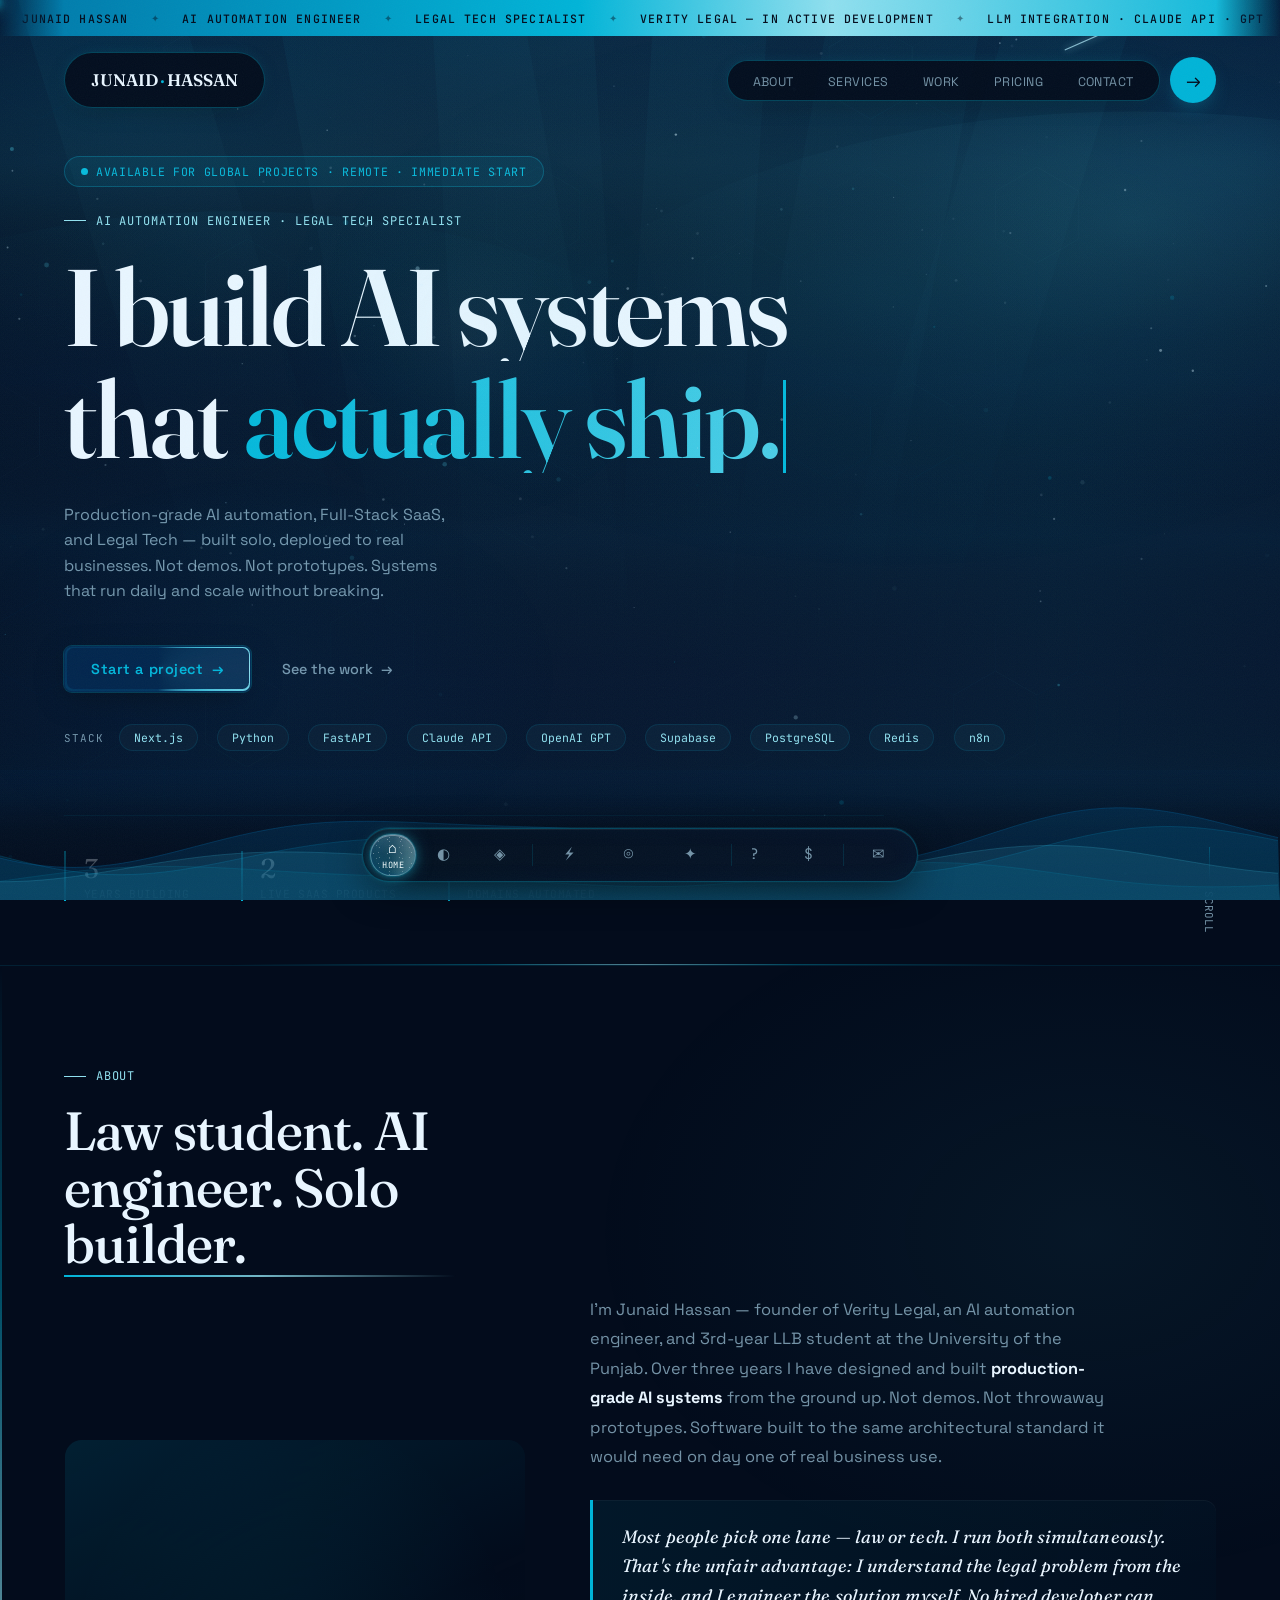
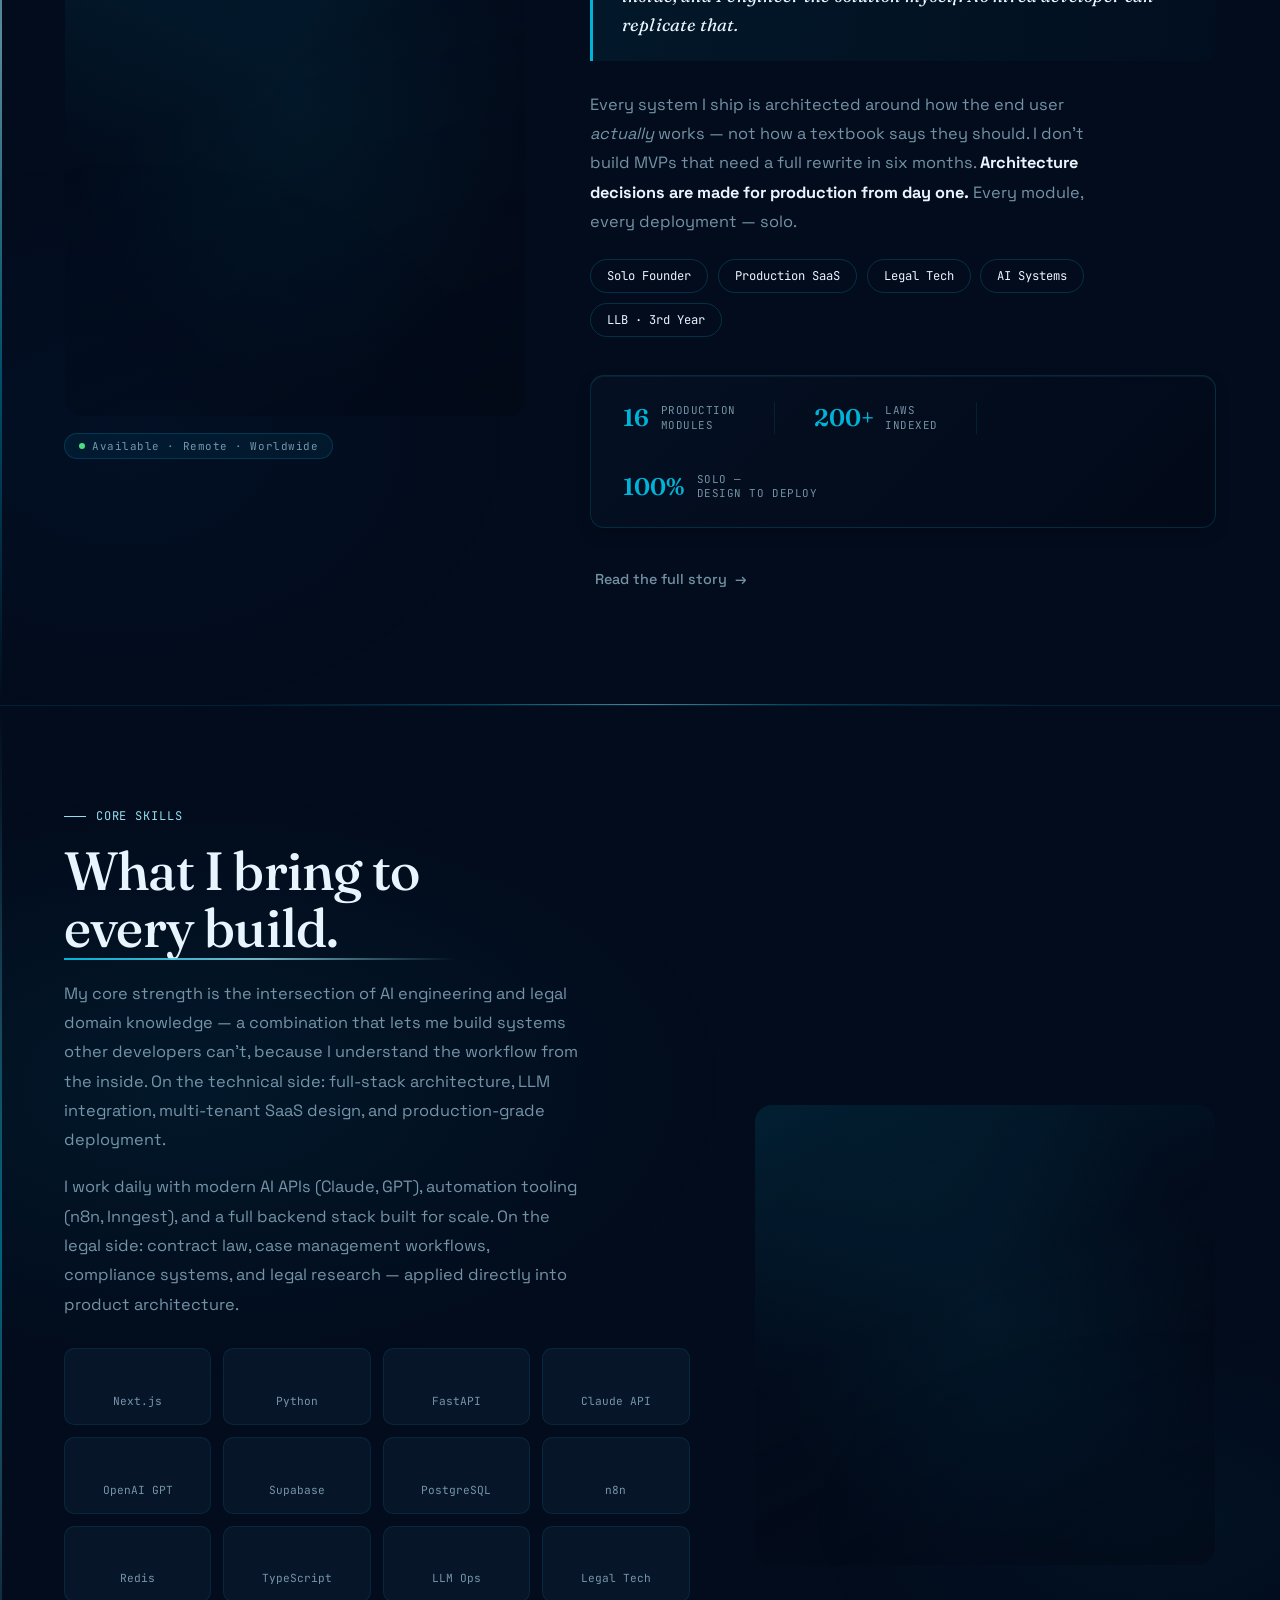
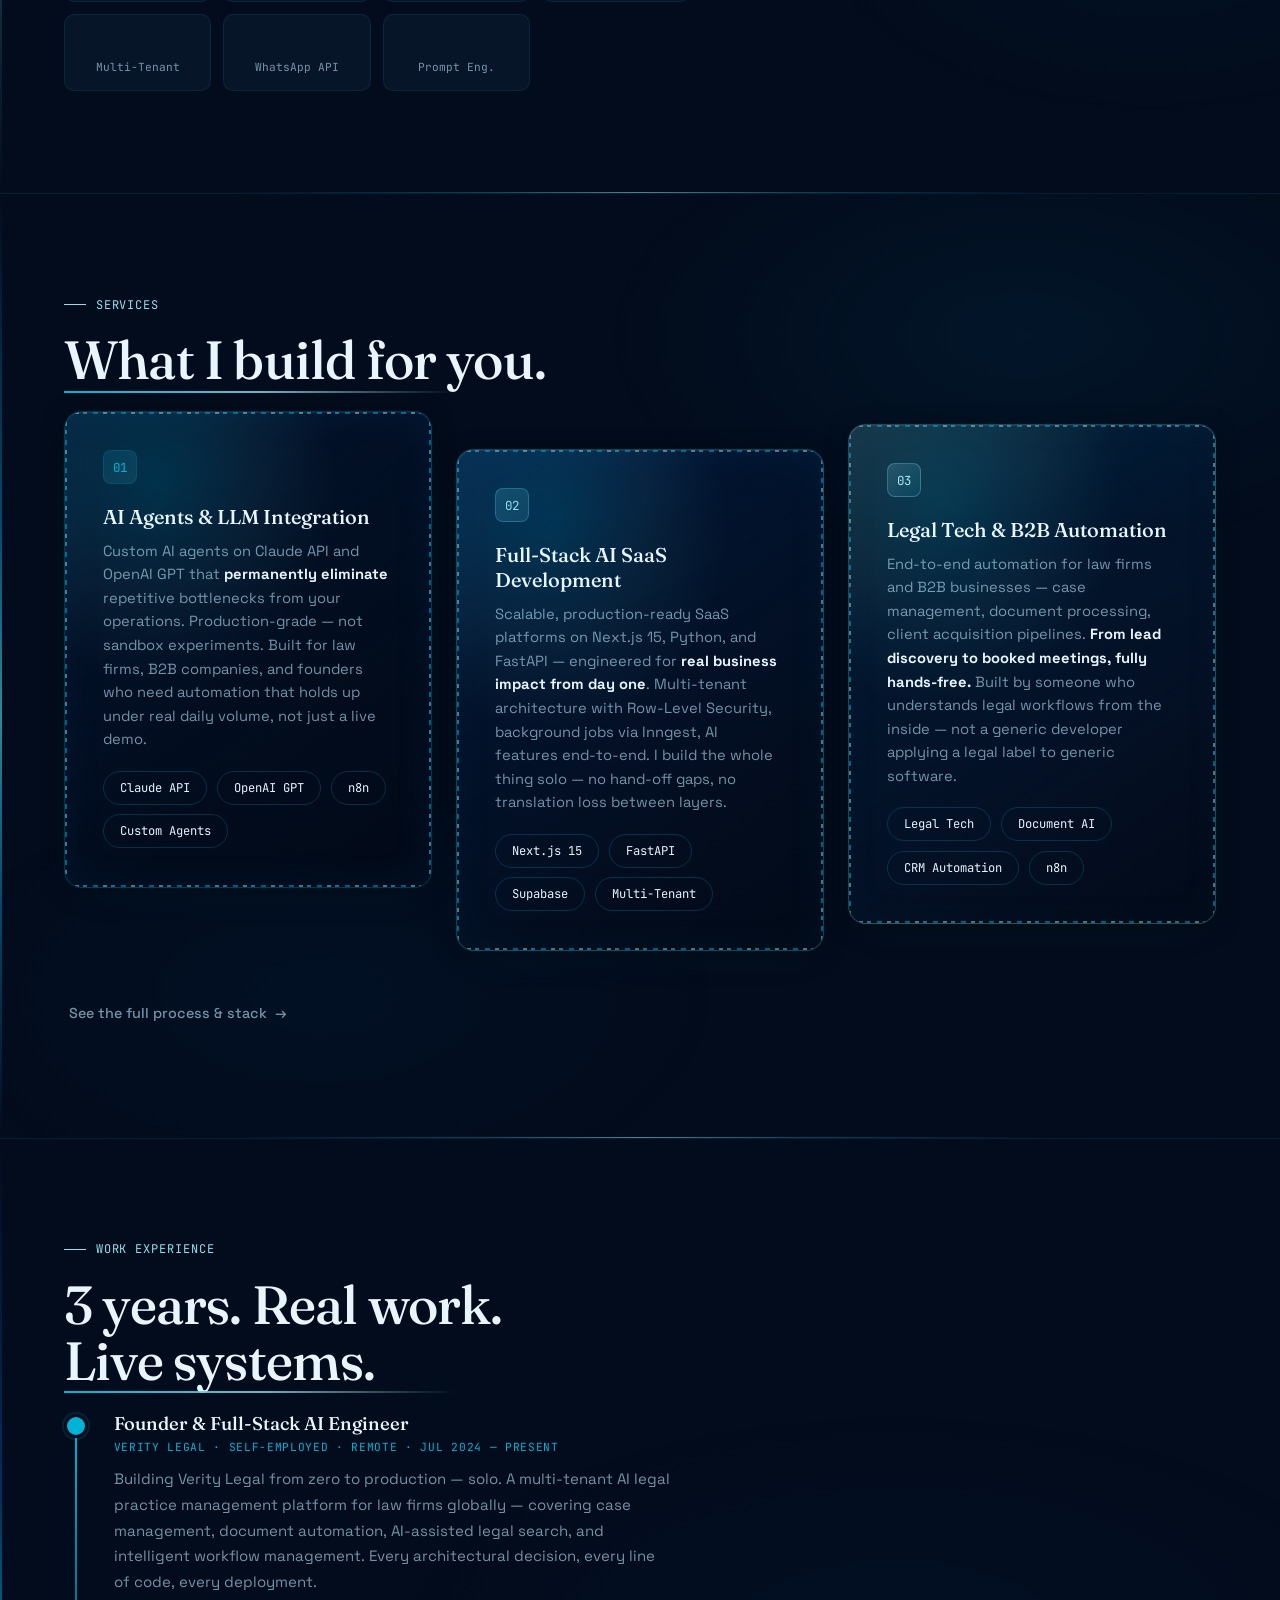
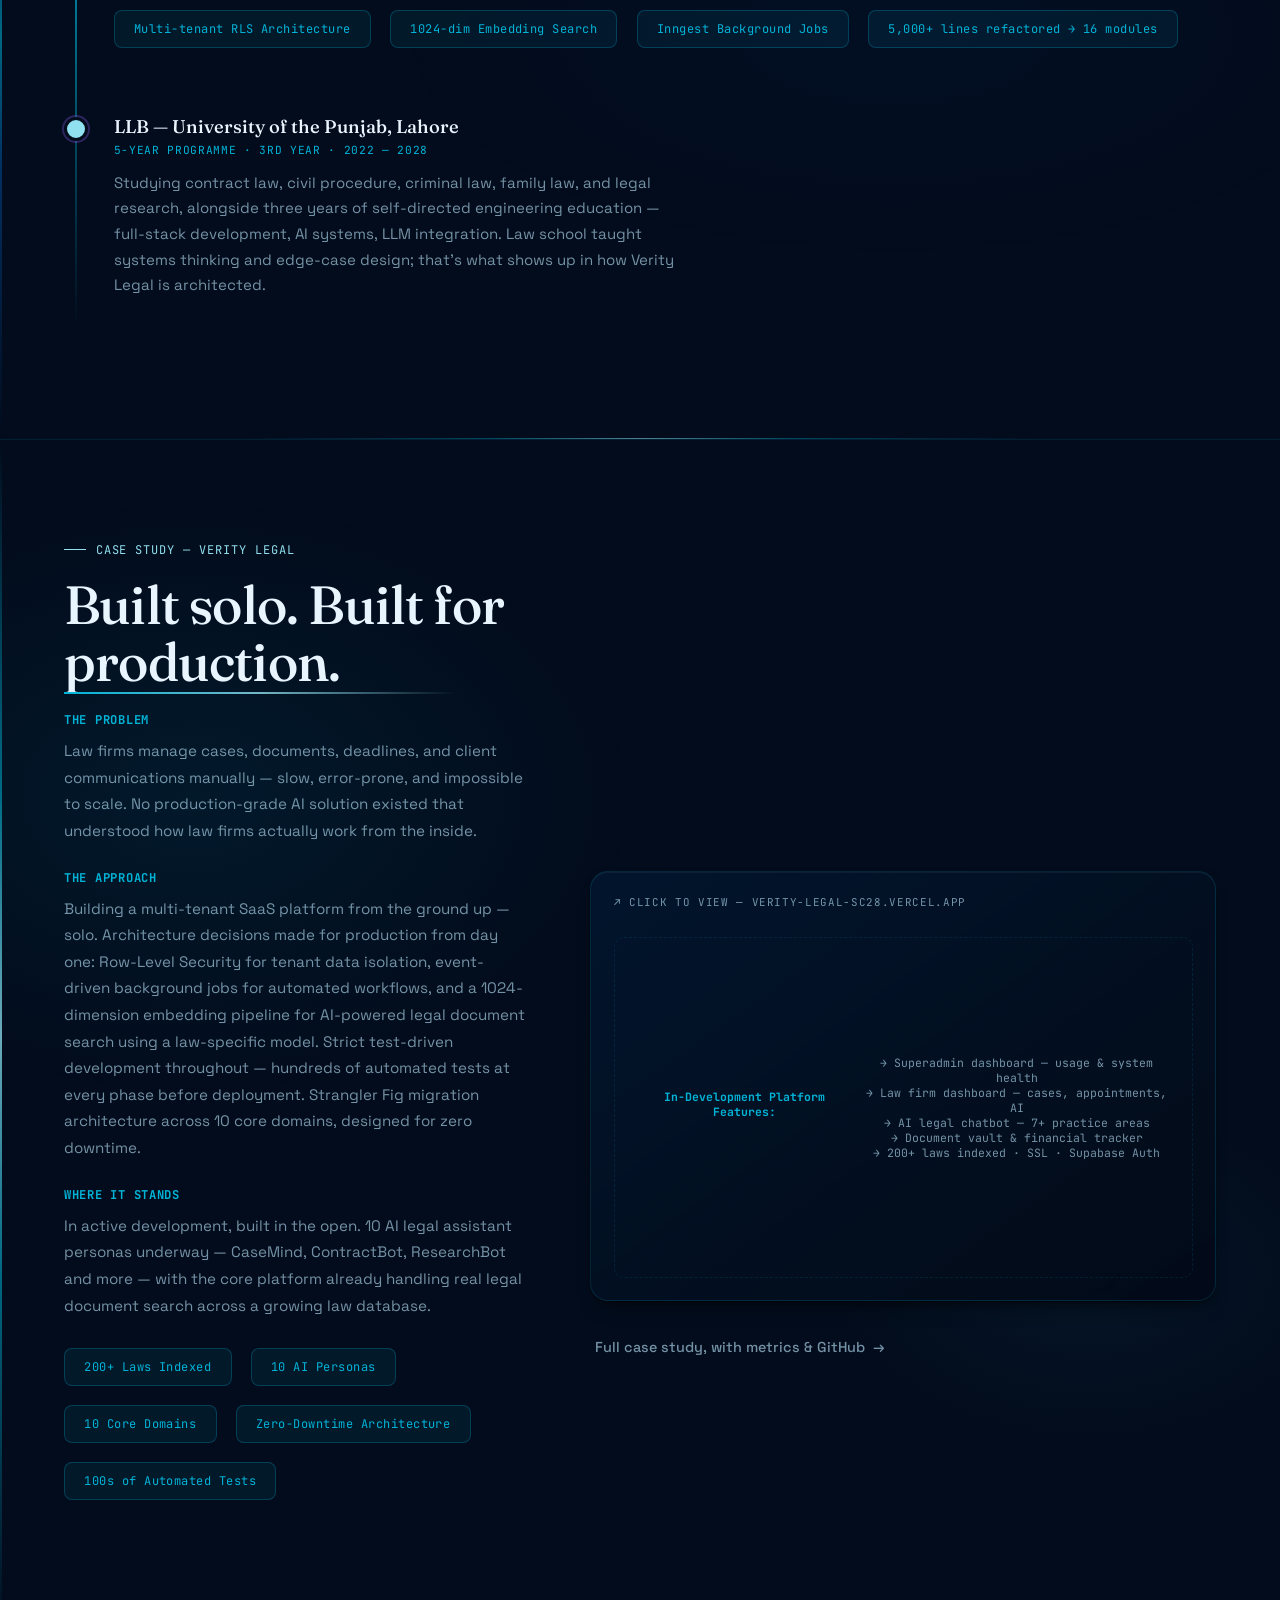
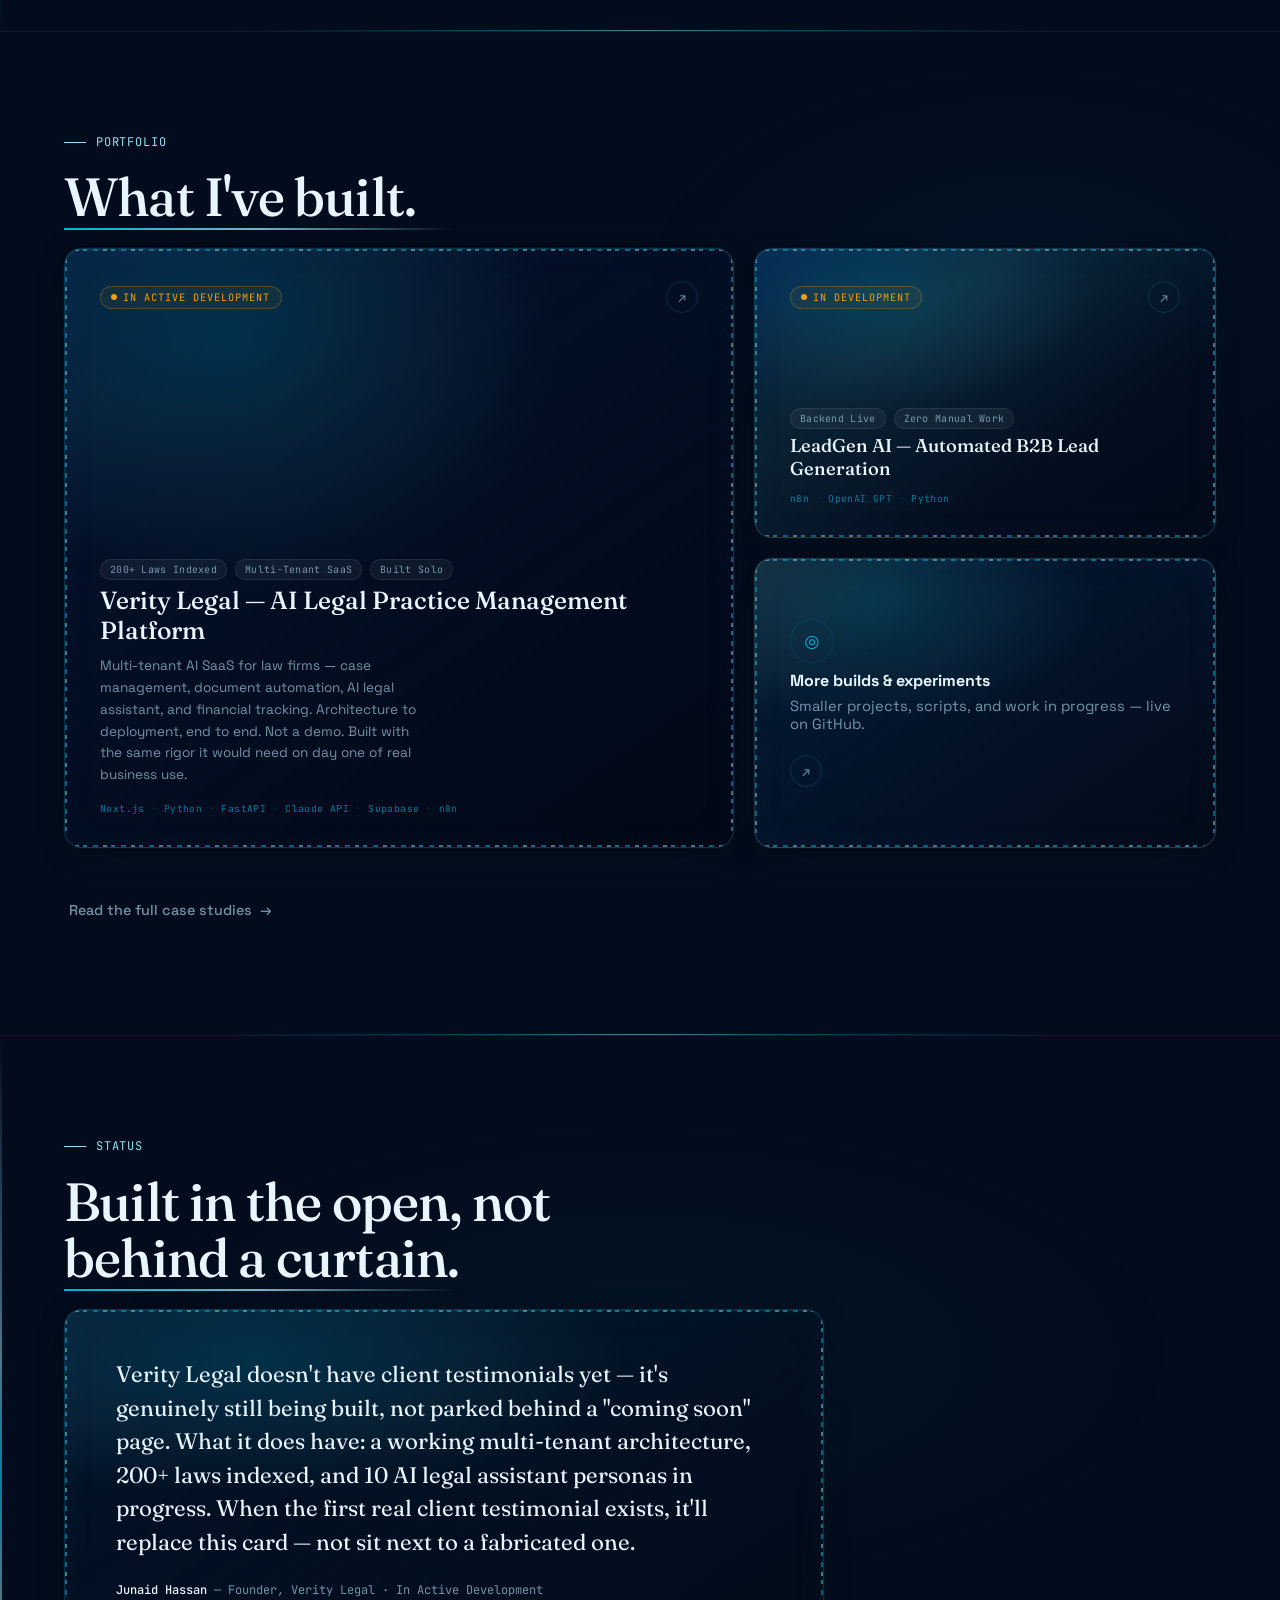
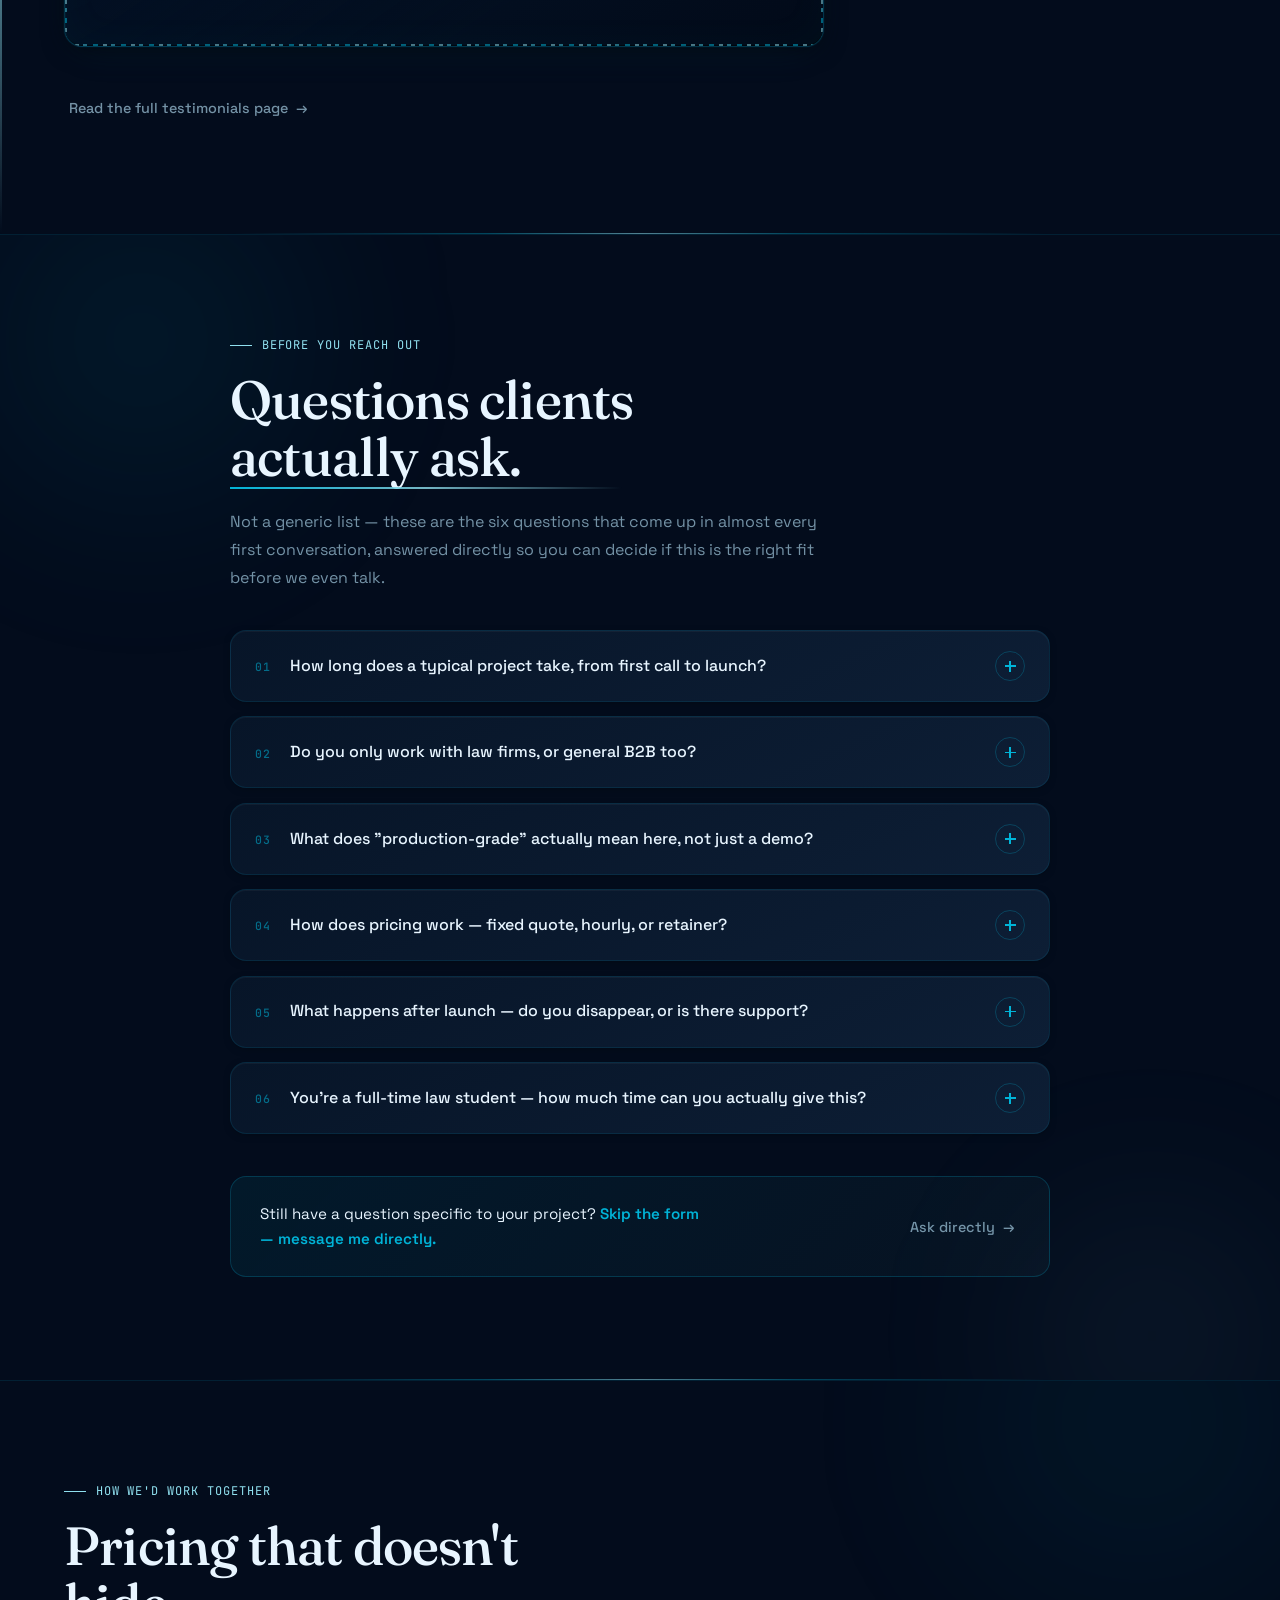
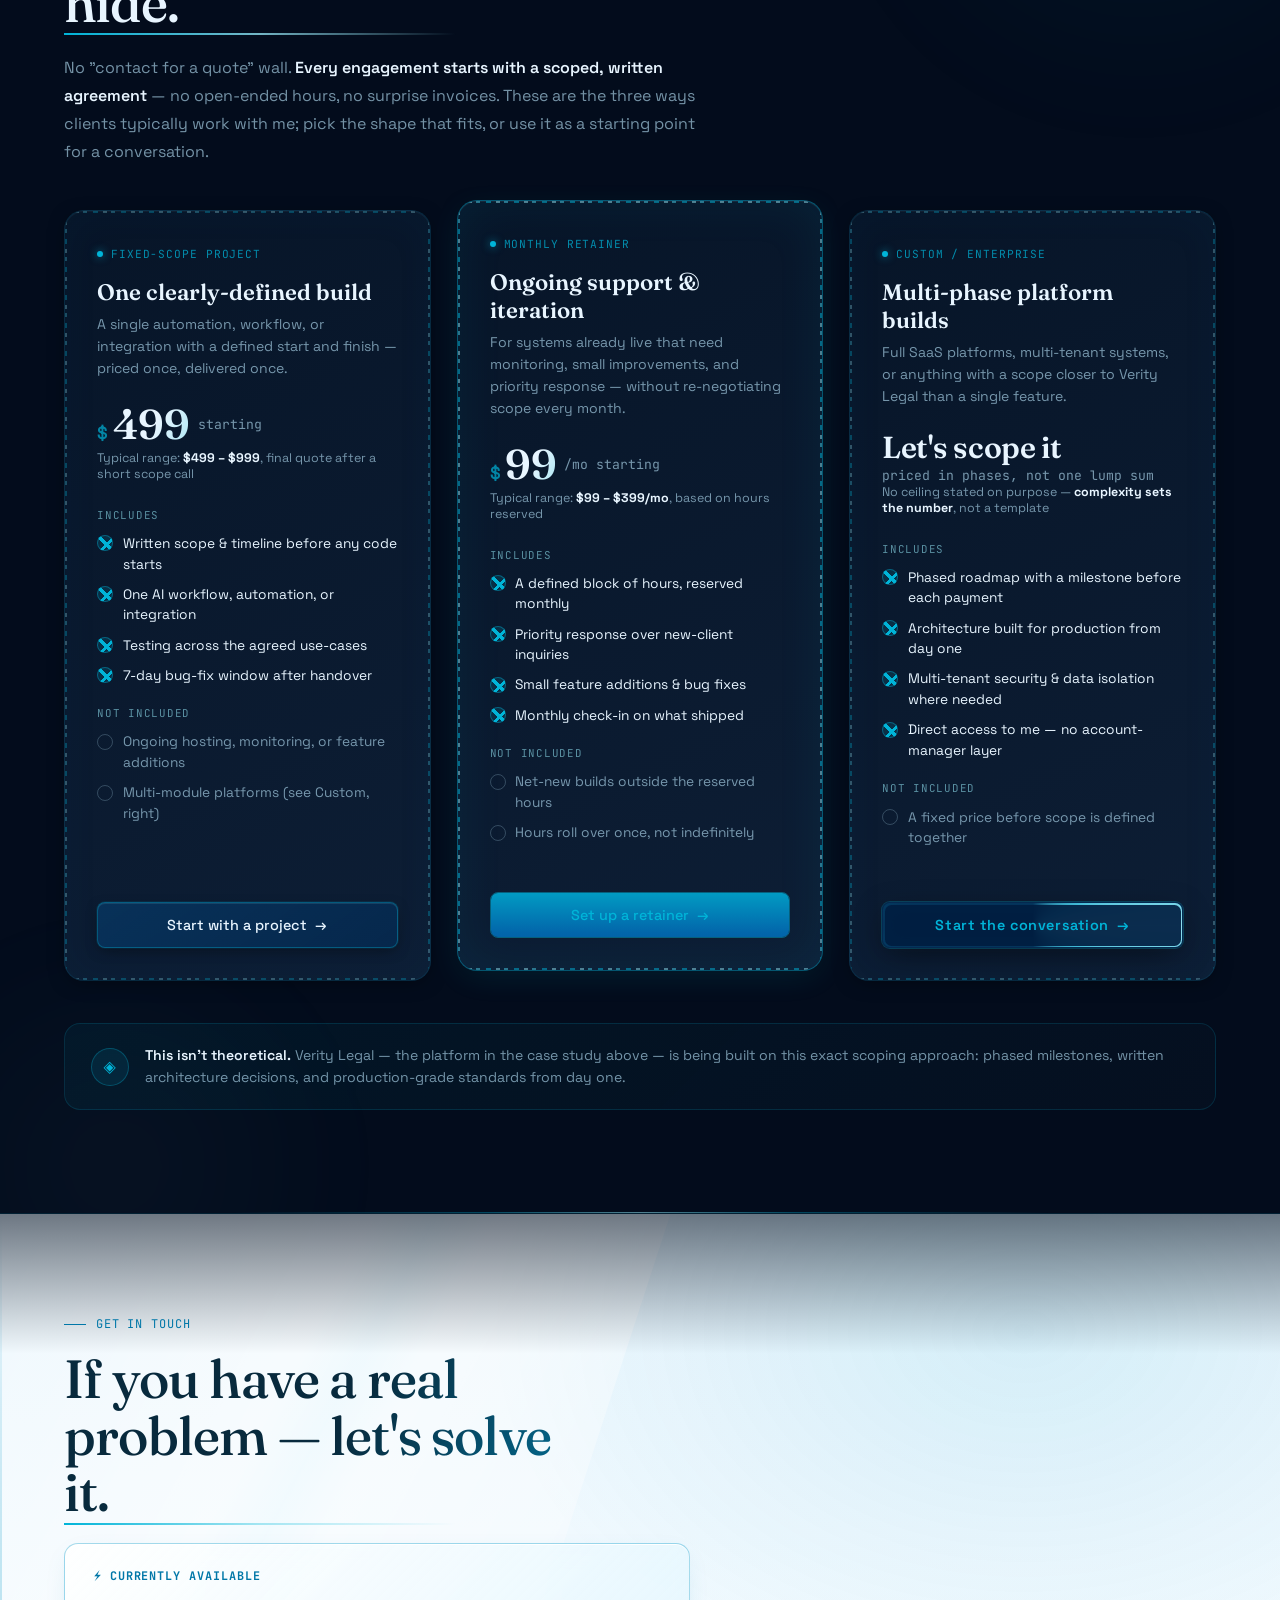
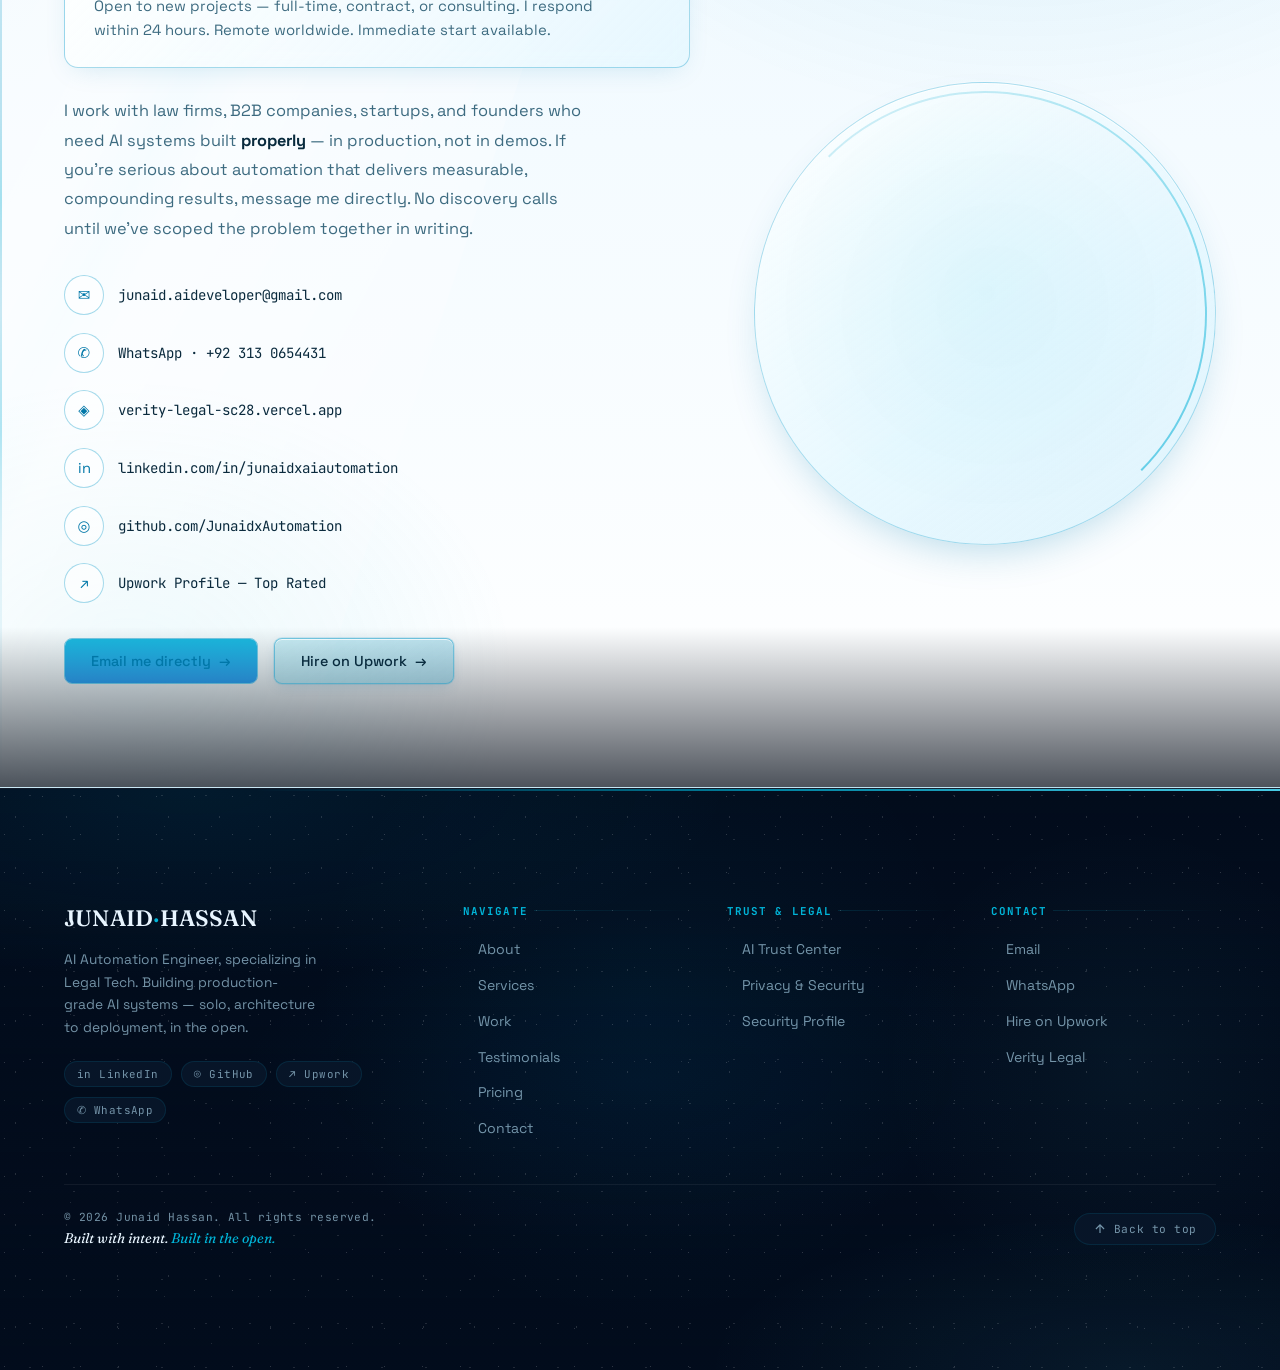
==== index.html @ a3a4503a "Initial site upload" ====
<!DOCTYPE html>
<html lang="en">
<head>
<meta charset="UTF-8">
<meta name="viewport" content="width=device-width, initial-scale=1.0, viewport-fit=cover">
<meta name="mobile-web-app-capable" content="yes">
<meta name="apple-mobile-web-app-capable" content="yes">
<meta name="apple-mobile-web-app-status-bar-style" content="black-translucent">
<link rel="icon" href="data:image/svg+xml,%3Csvg xmlns=%22http://www.w3.org/2000/svg%22 viewBox=%220 0 100 100%22%3E%3Crect width=%22100%22 height=%22100%22 rx=%2220%22 fill=%22%23030c1c%22/%3E%3Ctext x=%2250%22 y=%2266%22 font-size=%2255%22 font-family=%22Arial,sans-serif%22 font-weight=%22bold%22 fill=%22%2300b4d8%22 text-anchor=%22middle%22%3EJ%3C/text%3E%3C/svg%3E">
<title>Junaid Hassan — AI Automation Engineer, Legal Tech Specialist | Portfolio</title>
<meta name="description" content="Portfolio of Junaid Hassan — AI Automation Engineer specializing in Legal Tech. Building production-grade AI systems for law firms and B2B companies globally.">
<meta name="theme-color" content="#030c1c">
<meta name="color-scheme" content="dark">
<meta property="og:title" content="Junaid Hassan — AI Automation Engineer, Legal Tech Specialist">
<meta property="og:description" content="Production-grade AI systems, Legal Tech SaaS, and B2B automation — built solo, shipped to production. See the work and get in touch.">
<meta property="og:type" content="website">
<meta property="og:url" content="https://verity-legal-sc28.vercel.app">
<link rel="canonical" href="https://verity-legal-sc28.vercel.app">
<meta name="twitter:card" content="summary_large_image">
<meta name="twitter:title" content="Junaid Hassan — AI Automation Engineer, Legal Tech Specialist">
<meta name="twitter:description" content="Production-grade AI systems, Legal Tech SaaS, and B2B automation — built solo, shipped to production.">
<script type="application/ld+json">
{
  "@context": "https://schema.org",
  "@type": "Person",
  "name": "Junaid Hassan",
  "jobTitle": "AI Automation Engineer",
  "description": "AI Automation Engineer and Legal Tech Specialist. Building production-grade AI systems for law firms and B2B companies globally.",
  "url": "https://verity-legal-sc28.vercel.app",
  "email": "junaid.aideveloper@gmail.com",
  "sameAs": [
    "https://www.linkedin.com/in/junaidxaiautomation",
    "https://github.com/JunaidxAutomation",
    "https://www.upwork.com/freelancers/~0137bbeb7425fe8586"
  ],
  "knowsAbout": ["AI Automation","Legal Tech","LLM Integration","Next.js","Python","FastAPI","Supabase"]
}
</script>
<link rel="preconnect" href="https://fonts.googleapis.com">
<link rel="preconnect" href="https://fonts.gstatic.com" crossorigin>
<link href="https://fonts.googleapis.com/css2?family=Fraunces:opsz,wght@9..144,300;9..144,500;9..144,600;9..144,700&family=Space+Grotesk:wght@400;500;700&family=JetBrains+Mono:wght@400;500&display=swap" rel="stylesheet">
<style>
  :root{
    /* Arctic Water Fusion — deep ocean + crystal blue brand system */
    --bg:#030c1c;
    --surface:#071528;
    --surface-2:#0d1e35;
    --line:rgba(0,180,216,0.12);
    --text:#e8f5ff;
    --muted:rgba(176,218,240,0.65);
    --teal:#00b4d8;
    --violet:#90e0ef;
    --teal-dim:rgba(0,180,216,0.14);
    --violet-dim:rgba(144,224,239,0.10);
    --bar-h:36px;
    --grad-btn:linear-gradient(135deg, #0077a8, #00b4d8 50%, #90e0ef 100%);
  }
  .skip-link{
    position:fixed; top:-100px; left:16px; z-index:10000;
    background:var(--teal); color:var(--bg); padding:12px 20px; border-radius:6px;
    font-family:'JetBrains Mono', monospace; font-size:.85rem; font-weight:500; text-decoration:none;
    transition:top .3s ease;
  }
  .skip-link:focus{ top:16px; }
  *, *::before, *::after{ box-sizing:border-box; margin:0; padding:0; }
  @media (prefers-reduced-motion:no-preference){ html{ scroll-behavior:smooth; } }
  html{ background:#030c1c; color-scheme:dark; overscroll-behavior-y:none; -webkit-text-size-adjust:100%; text-size-adjust:100%; }
  body{
    background:#030c1c; background-color:#030c1c;
    color:var(--text);
    font-family:'Space Grotesk', system-ui, -apple-system, BlinkMacSystemFont, sans-serif;
    overflow-x:hidden;
    -webkit-font-smoothing:antialiased;
    -moz-osx-font-smoothing:grayscale;
    -webkit-tap-highlight-color:transparent;
    touch-action:manipulation;
  }
  ::selection{ background:#00b4d8; color:#030c1c; }
  .mono{ font-family:'JetBrains Mono', monospace; }
  img,svg{ max-width:100%; display:block; }

  @media (prefers-reduced-motion: reduce){
    *{ animation-duration:0.01ms !important; animation-iteration-count:1 !important; transition-duration:0.01ms !important; }
  }
  a:focus-visible, button:focus-visible, [tabindex]:focus-visible{
    outline:2px solid var(--teal); outline-offset:3px; border-radius:2px;
  }

  .container{ max-width:1240px; margin:0 auto; }
  .eyebrow{
    font-family:'JetBrains Mono', monospace; font-size:.75rem; color:var(--violet);
    letter-spacing:.08em; text-transform:uppercase; margin-bottom:1.2rem;
    display:flex; align-items:center; gap:.6rem;
  }
  .eyebrow::before{ content:''; width:22px; height:1px; background:var(--violet); }
  h2{
    font-family:'Fraunces', serif; font-weight:500; font-size:clamp(2.1rem, 4.2vw, 3.4rem);
    max-width:14ch; margin-bottom:1.4rem; letter-spacing:-0.015em; line-height:1.05;
  }
  main{ position:relative; z-index:1; }
  section{ padding:clamp(4.5rem, 8vw, 7.5rem) 5vw; border-bottom:1px solid var(--line); position:relative; z-index:1; }

  /* ===== PAGE BACKGROUND LINES — subtle low-intensity sliding lines ===== */
  .page-lines{ position:fixed; inset:0; z-index:0; pointer-events:none; overflow:hidden; }
  .page-lines .pl-h{
    position:absolute; left:0; right:0; height:1px;
    background:linear-gradient(90deg, transparent 0%, rgba(0,180,216,.0) 8%, rgba(0,180,216,.15) 30%, rgba(0,180,216,.24) 50%, rgba(0,180,216,.15) 70%, rgba(0,180,216,.0) 92%, transparent 100%);
    box-shadow:0 0 6px rgba(0,180,216,.07);
    animation:plHSlide var(--dur, 6s) ease-in-out infinite var(--delay, 0s);
    opacity:0;
  }
  .page-lines .pl-h:nth-child(1){ top:8%;  --dur:7s;  --delay:0s; }
  .page-lines .pl-h:nth-child(2){ top:18%; --dur:9s;  --delay:1.4s; }
  .page-lines .pl-h:nth-child(3){ top:28%; --dur:6.5s; --delay:2.8s; }
  .page-lines .pl-h:nth-child(4){ top:38%; --dur:8s;  --delay:0.7s; }
  .page-lines .pl-h:nth-child(5){ top:48%; --dur:7.5s; --delay:3.5s; }
  .page-lines .pl-h:nth-child(6){ top:58%; --dur:9.5s; --delay:1.8s; }
  .page-lines .pl-h:nth-child(7){ top:68%; --dur:6s;  --delay:4.2s; }
  .page-lines .pl-h:nth-child(8){ top:78%; --dur:8.5s; --delay:2.1s; }
  .page-lines .pl-h:nth-child(9){ top:88%; --dur:7s;  --delay:3s; }
  .page-lines .pl-h:nth-child(10){ top:96%; --dur:10s; --delay:0.5s; }
  @keyframes plHSlide{
    0%{ transform:translateX(-110%); opacity:0; }
    12%{ opacity:1; }
    88%{ opacity:1; }
    100%{ transform:translateX(110%); opacity:0; }
  }

  .page-lines .pl-v{
    position:absolute; top:0; bottom:0; width:1px;
    background:linear-gradient(180deg, transparent 0%, rgba(0,180,216,.0) 8%, rgba(0,180,216,.10) 30%, rgba(0,180,216,.18) 50%, rgba(0,180,216,.10) 70%, rgba(0,180,216,.0) 92%, transparent 100%);
    box-shadow:0 0 5px rgba(0,180,216,.05);
    animation:plVSlide var(--vdur, 8s) ease-in-out infinite var(--vdelay, 0s);
    opacity:0;
  }
  .page-lines .pl-v:nth-child(11){ left:8%;  --vdur:9s;   --vdelay:0.5s; }
  .page-lines .pl-v:nth-child(12){ left:18%; --vdur:7s;   --vdelay:2s; }
  .page-lines .pl-v:nth-child(13){ left:28%; --vdur:11s;  --vdelay:0s; }
  .page-lines .pl-v:nth-child(14){ left:38%; --vdur:8.5s; --vdelay:3.5s; }
  .page-lines .pl-v:nth-child(15){ left:50%; --vdur:10s;  --vdelay:1.2s; }
  .page-lines .pl-v:nth-child(16){ left:62%; --vdur:7.5s; --vdelay:4s; }
  .page-lines .pl-v:nth-child(17){ left:72%; --vdur:9.5s; --vdelay:2.5s; }
  .page-lines .pl-v:nth-child(18){ left:82%; --vdur:8s;   --vdelay:1s; }
  .page-lines .pl-v:nth-child(19){ left:92%; --vdur:6.5s; --vdelay:3s; }
  @keyframes plVSlide{
    0%{ transform:translateY(-110%); opacity:0; }
    12%{ opacity:1; }
    88%{ opacity:1; }
    100%{ transform:translateY(110%); opacity:0; }
  }

  /* diagonal lines — extra depth */
  .page-lines .pl-d{
    position:absolute; height:1px; width:200%;
    background:linear-gradient(90deg, transparent 0%, rgba(0,180,216,.0) 10%, rgba(0,180,216,.08) 40%, rgba(0,180,216,.13) 50%, rgba(0,180,216,.08) 60%, rgba(0,180,216,.0) 90%, transparent 100%);
    transform-origin:left center;
    animation:plDSlide var(--ddur, 12s) ease-in-out infinite var(--ddelay, 0s);
    opacity:0;
  }
  .page-lines .pl-d:nth-child(20){ top:15%; left:0; --rot:-8deg; --ddur:14s; --ddelay:0s; }
  .page-lines .pl-d:nth-child(21){ top:35%; left:0; --rot:6deg;  --ddur:11s; --ddelay:3s; }
  .page-lines .pl-d:nth-child(22){ top:55%; left:0; --rot:-5deg; --ddur:13s; --ddelay:1.5s; }
  .page-lines .pl-d:nth-child(23){ top:72%; left:0; --rot:9deg;  --ddur:10s; --ddelay:4s; }
  .page-lines .pl-d:nth-child(24){ top:88%; left:0; --rot:-7deg; --ddur:15s; --ddelay:2s; }
  @keyframes plDSlide{
    0%{ transform:translateX(-60%) rotate(var(--rot, -8deg)); opacity:0; }
    10%{ opacity:1; }
    90%{ opacity:1; }
    100%{ transform:translateX(60%) rotate(var(--rot, -8deg)); opacity:0; }
  }

  @media (prefers-reduced-motion:reduce){ .page-lines *{ animation:none !important; } }
  @media (max-width:600px){
    .page-lines .pl-d{ display:none; }
    .page-lines .pl-v:nth-child(even){ display:none; }
  }

  /* ===== ARCTIC WATER CANVAS BACKGROUND — 3-layer deep animation system ===== */
  /* canvas layers sit behind everything */
  #bg-aurora,#bg-hex,#bg-stars{
    position:fixed;inset:0;width:100%;height:100%;
    pointer-events:none;z-index:0;
  }
  #bg-aurora{ z-index:0; }
  #bg-hex   { z-index:1; }
  #bg-stars  { z-index:2; }

  /* keep legacy .bg-orbs div as placeholder (no visual) */
  .bg-orbs{ position:fixed;inset:0;z-index:0;pointer-events:none; }
  .orb{ display:none !important; }

  /* subtle film-grain — keeps flat dark panels from looking sterile/flat on any screen */
  .grain-overlay{
    position:fixed; inset:0; z-index:200; pointer-events:none; opacity:.035;
    background-image:url("data:image/svg+xml;utf8,<svg xmlns='http://www.w3.org/2000/svg' width='120' height='120'><filter id='n'><feTurbulence type='fractalNoise' baseFrequency='0.9' numOctaves='2' stitchTiles='stitch'/></filter><rect width='100%25' height='100%25' filter='url(%23n)'/></svg>");
  }

  /* thin gradient bar tracking scroll position */
  .scroll-progress{
    position:fixed; top:0; left:0; height:3px; width:0%; z-index:300; pointer-events:none;
    background:var(--grad-btn); transition:width .1s linear;
  }

  /* ===== BUTTON SYSTEM — gradient fill, sliding sweep, lift ===== */
  .btn{
    position:relative; overflow:hidden; z-index:0;
    font-family:'Space Grotesk', sans-serif; font-size:.9rem; font-weight:500;
    padding:13px 26px; border-radius:8px; text-decoration:none; display:inline-flex;
    align-items:center; gap:8px; border:1px solid transparent; cursor:pointer;
    transition:transform .35s cubic-bezier(.19,1,.22,1), box-shadow .35s ease, border-color .35s ease, color .3s ease, background-position .6s ease;
  }
  .btn-arrow{ transition:transform .3s ease; }
  .btn:hover .btn-arrow{ transform:translateX(4px); }

  /* primary: gradient glass-look without relying on backdrop-filter compositing */
  .btn-primary{
    background:linear-gradient(160deg, rgba(0,180,216,.25), rgba(0,180,216,.10));
    border:1px solid rgba(0,180,216,0.42);
    color:var(--text);
    box-shadow:inset 0 1px 0 rgba(255,255,255,.12), 0 8px 24px -10px rgba(0,0,0,.5), 0 0 14px -4px rgba(0,180,216,.22);
  }
  .btn-primary::after{
    content:''; position:absolute; inset:0; z-index:1; pointer-events:none;
    background:linear-gradient(115deg, transparent 35%, rgba(255,255,255,.3) 48%, transparent 62%);
    transform:translateX(-140%);
    transition:transform .7s ease;
  }
  .btn-primary:hover{
    background:linear-gradient(160deg, rgba(0,180,216,.30), rgba(0,180,216,.12));
    border-color:rgba(0,180,216,.65);
    color:var(--teal);
    transform:translateY(-3px);
    animation-play-state:paused;
    box-shadow:inset 0 1px 0 rgba(255,255,255,.16), 0 16px 36px -12px rgba(0,180,216,.32), 0 0 22px -2px rgba(0,180,216,.55);
  }
  .btn-primary:hover::after{ transform:translateX(140%); }

  /* secondary: gradient fill slides in from the left on hover */
  .btn-secondary{ border-color:rgba(0,180,216,.3); color:var(--text); background:transparent; }
  .btn-secondary::before{
    content:''; position:absolute; inset:0; z-index:-1;
    background:var(--grad-btn);
    transform:scaleX(0); transform-origin:left center;
    transition:transform .45s cubic-bezier(.19,1,.22,1);
  }
  .btn-secondary:hover{ color:var(--bg); border-color:transparent; transform:translateY(-3px); animation-play-state:paused; }
  .btn-secondary:hover::before{ transform:scaleX(1); }

  /* ghost: gradient underline slides in from the left on hover */
  .btn-ghost{ color:var(--muted); background:transparent; padding:13px 4px; }
  .btn-ghost::after{
    content:''; position:absolute; left:4px; right:4px; bottom:9px; height:2px; z-index:-1;
    background:var(--grad-btn);
    transform:scaleX(0); transform-origin:left center;
    transition:transform .4s cubic-bezier(.19,1,.22,1);
  }
  .btn-ghost:hover{ color:var(--text); }
  .btn-ghost:hover::after{ transform:scaleX(1); }

  /* ===== ANNOUNCEMENT BAR ===== */
  .announce-bar{
    position:fixed; top:0; left:0; right:0; z-index:110; height:36px;
    overflow:hidden; display:flex; align-items:center;
    background:linear-gradient(90deg, #0077a8 0%, #00b4d8 45%, #90e0ef 65%, #00b4d8 100%);
    /* left/right edge fade masks */
    -webkit-mask-image:linear-gradient(90deg, transparent 0%, black 5%, black 95%, transparent 100%);
    mask-image:linear-gradient(90deg, transparent 0%, black 5%, black 95%, transparent 100%);
  }
  /* track: TWO layers at different speeds for depth */
  .announce-outer{ overflow:hidden; display:flex; position:relative; z-index:1; width:100%; }
  .announce-track{
    display:flex;
    animation:announceScroll 18s linear infinite;
    will-change:transform;
  }
  .announce-track-slow{
    display:flex;
    animation:announceScroll 32s linear infinite reverse;
    will-change:transform; opacity:.45;
    position:absolute; top:0; left:0;
  }
  .announce-group{ display:flex; align-items:center; flex-shrink:0; }
  .announce-group span{
    font-family:'JetBrains Mono', monospace; font-size:.72rem; font-weight:500;
    letter-spacing:.1em; text-transform:uppercase; color:var(--bg);
    white-space:nowrap; padding:0 1.4rem;
  }
  .announce-group .sep{
    padding:0; opacity:.45; font-size:.6rem;
  }
  @keyframes announceScroll{
    from{ transform:translateX(0); }
    to{ transform:translateX(-50%); }
  }

  /* ===== HEADER / NAV PATHS — floating frosted-glass pills ===== */
  header{
    position:fixed; top:calc(var(--bar-h) + 16px); left:0; right:0; z-index:100;
    display:flex; justify-content:space-between; align-items:center;
    padding:0 5vw;
    transition:top .35s ease;
    pointer-events:none;
  }
  header > *{ pointer-events:auto; }
  .logo{ font-family:'Fraunces', serif; font-weight:600; font-size:1.05rem; color:var(--text); text-decoration:none; }
  .logo span{ color:var(--teal); }
  .logo-pill{
    display:flex; align-items:center; gap:2px;
    padding:17px 26px; border-radius:999px;
    background:rgba(4,14,30,.96);
    border:1.5px solid rgba(0,180,216,0.32);
    box-shadow:0 8px 24px -12px rgba(0,0,0,.5), 0 0 16px -4px rgba(0,180,216,.18);
    transition:border-color .4s ease, box-shadow .4s ease;
  }
  .nav-cluster{ display:flex; align-items:center; gap:10px; }
  nav.pill-nav{
    display:flex; align-items:center;
    padding:9px; border-radius:999px;
    background:rgba(4,14,30,.96);
    border:1.5px solid rgba(0,180,216,0.32);
    box-shadow:0 8px 24px -12px rgba(0,0,0,.5), 0 0 16px -4px rgba(0,180,216,.18);
    transition:border-color .4s ease, box-shadow .4s ease;
  }
  .logo-pill:hover, nav.pill-nav:hover{
    border-color:rgba(0,180,216,.6); box-shadow:0 8px 24px -12px rgba(0,0,0,.5), 0 0 20px -3px rgba(0,180,216,.28);
  }
  nav ul{ list-style:none; display:flex; gap:2px; }
  nav a.navlink{
    color:var(--muted); text-decoration:none; font-size:.78rem; letter-spacing:.04em; text-transform:uppercase;
    padding:9px 16px; border-radius:999px; transition:color .25s ease, background .25s ease, transform .25s ease;
  }
  nav a.navlink:hover{ color:var(--bg); background:var(--teal); transform:scale(1.04); }
  nav a.navlink.active{ color:var(--teal); background:rgba(0,180,216,.12); }
  .nav-cta-circle{
    width:46px; height:46px; border-radius:50%; flex-shrink:0;
    background:var(--teal); color:var(--bg);
    display:flex; align-items:center; justify-content:center;
    text-decoration:none; font-size:1.15rem;
    box-shadow:0 8px 20px -8px rgba(0,180,216,.5);
    transition:transform .3s cubic-bezier(.19,1,.22,1), box-shadow .3s ease;
  }
  .nav-cta-circle:hover{ transform:translateY(-3px) scale(1.06); box-shadow:0 14px 30px -8px rgba(0,180,216,.65); }
  .mobile-toggle{
    display:none; align-items:center; justify-content:center; flex-direction:column; gap:5px;
    width:46px; height:46px; border-radius:50%; flex-shrink:0;
    background:rgba(4,14,30,.96);
    border:1px solid rgba(0,180,216,.3);
    cursor:pointer; transition:border-color .3s ease;
  }
  .mobile-toggle:hover{ border-color:rgba(0,180,216,.4); }
  .hb-bar{ width:18px; height:2px; border-radius:2px; background:var(--text); transition:transform .35s cubic-bezier(.19,1,.22,1), opacity .25s ease, background .3s ease; }
  .mobile-toggle:hover .hb-bar{ background:var(--teal); }
  .mobile-toggle.open .hb-bar:nth-child(1){ transform:translateY(7px) rotate(45deg); }
  .mobile-toggle.open .hb-bar:nth-child(2){ opacity:0; }
  .mobile-toggle.open .hb-bar:nth-child(3){ transform:translateY(-7px) rotate(-45deg); }
  @media (max-width:860px){
    nav.pill-nav{ display:none; }
    .mobile-toggle{ display:flex; }
  }

  /* ===== HERO ===== */
  .hero{
    position:relative; min-height:100svh; display:flex; flex-direction:column; justify-content:center;
    padding:calc(120px + var(--bar-h)) 5vw 4rem; border-bottom:1px solid var(--line); overflow:hidden;
    transition:padding-top .35s ease;
  }
  #hero-canvas{
    position:absolute; inset:0; z-index:0; opacity:.85;
    touch-action:none; /* prevent canvas stealing touch events on mobile */
  user-select:none; -webkit-user-select:none;
  }
  @media (max-width:600px){
    /* disable heavy WebGL canvas on small screens for performance */
    #hero-canvas{ display:none; }
  }
  .hero-content{ position:relative; z-index:2; max-width:960px; }
  .hero-content .eyebrow{ margin-bottom:1.6rem; }
  h1.hero-title{
    font-family:'Fraunces', serif; font-weight:600; line-height:0.98;
    font-size:clamp(3rem, 8.5vw, 7rem); letter-spacing:-0.02em; max-width:13ch;
  }
  h1.hero-title em{
    font-style:normal; color:transparent;
    background:linear-gradient(100deg, var(--teal), var(--violet));
    -webkit-background-clip:text; background-clip:text; color:transparent;
  }
  .hero-sub{
    margin-top:1.8rem; max-width:40ch; color:var(--muted);
    font-size:1rem; line-height:1.6; font-weight:400;
  }
  .hero-actions{ margin-top:2.6rem; display:flex; align-items:center; gap:1.6rem; flex-wrap:wrap; }
  .hero-proof{
    margin-top:4rem; display:flex; gap:clamp(1.6rem,4vw,3.2rem); flex-wrap:wrap;
    padding-top:2.2rem; border-top:1px solid var(--line); max-width:820px;
  }
  .hero-proof .stat .num{ font-family:'Fraunces', serif; font-size:1.7rem; color:var(--text); }
  .hero-proof .stat .label{ font-family:'JetBrains Mono', monospace; font-size:.7rem; color:var(--muted); text-transform:uppercase; letter-spacing:.05em; margin-top:2px; }
  .scroll-cue{
    position:absolute; bottom:2rem; right:5vw; z-index:2;
    font-family:'JetBrains Mono', monospace; font-size:.68rem; color:var(--muted);
    display:flex; align-items:center; gap:10px; writing-mode:vertical-rl;
  }
  .scroll-cue .bar{ width:1px; height:34px; background:linear-gradient(var(--teal), transparent); animation:pulseDown 2.2s ease-in-out infinite; }
  @keyframes pulseDown{ 0%,100%{opacity:.3;} 50%{opacity:1;} }

  /* node labels projected from the 3D automation graph */
  .node-label{
    position:absolute; top:0; left:0; z-index:3; pointer-events:none;
    font-size:.66rem; letter-spacing:.1em; color:var(--teal);
    background:rgba(2,8,20,0.88); border:1px solid rgba(0,180,216,.22);
    padding:4px 10px; border-radius:2px; white-space:nowrap;
    transform:translate(-50%,-50%);
    transition:opacity .4s ease;
    opacity:0;
  }
  @media (max-width:760px){ .node-label{ display:none; } }

  /* ===== ABOUT / EXPERTISE ===== */
  .stat{ border-left:2px solid var(--teal); padding-left:1.1rem; }
  .stat .num{ font-family:'Fraunces', serif; font-size:2rem; }
  .stat .label{ font-family:'JetBrains Mono', monospace; font-size:.72rem; color:var(--muted); text-transform:uppercase; letter-spacing:.05em; margin-top:2px; }

  /* ===== UNIFIED BOX SYSTEM — base border-radius + overflow only ===== */
  .service-card, .testimonial-card, .venture-tile, .photo-frame, .proof-block{
    position:relative; overflow:hidden; border-radius:18px;
  }

  /* ===== PHOTO-FRAME & PROOF-BLOCK — untouched ===== */
  .photo-frame, .proof-block{
    background:linear-gradient(155deg, var(--surface), var(--surface-2));
    border:1px solid var(--line);
    box-shadow:
      inset 0 1px 0 rgba(255,255,255,.05),
      0 1px 0 rgba(0,0,0,.4),
      0 3px 8px -3px rgba(0,0,0,.5),
      0 14px 22px -14px rgba(0,0,0,.55);
    transition:transform .4s cubic-bezier(.19,1,.22,1), box-shadow .4s ease, border-color .4s ease;
  }
  .photo-frame:hover, .proof-block:hover{
    border-color:var(--teal-dim);
    box-shadow:
      inset 0 1px 0 rgba(255,255,255,.08),
      0 1px 0 rgba(0,0,0,.4),
      0 3px 8px -3px rgba(0,0,0,.5),
      0 18px 30px -16px rgba(0,0,0,.6);
  }

  /* ===== TEXT BOXES — ocean glass system (defined fully below) ===== */
  .service-card, .testimonial-card, .venture-tile{
    will-change:transform, box-shadow;
    transition:
      transform 0.5s cubic-bezier(.19,1,.22,1),
      box-shadow 0.5s cubic-bezier(.19,1,.22,1),
      border-color 0.35s ease,
      background 0.4s ease;
  }
  @media (prefers-reduced-motion:reduce){
    .service-card,.testimonial-card,.venture-tile{ transition:none; }
  }

  /* ===== INNER AMBIENT GLOW — defined in ocean glass block below ===== */
  .service-card::before, .testimonial-card::before, .venture-tile::before{
    content:''; position:absolute; inset:0; z-index:0; pointer-events:none; border-radius:inherit;
    transition:background 0.25s ease;
  }

  /* ===== SHIMMER SWEEP — defined in ocean glass block below ===== */
  .service-card::after, .testimonial-card::after, .venture-tile::after{
    content:''; position:absolute; inset:0; z-index:1; pointer-events:none; border-radius:inherit;
    transform:translateX(-150%) skewX(-10deg);
    transition:transform 0.9s cubic-bezier(.19,1,.22,1);
  }
  .service-card:hover::after, .testimonial-card:hover::after, .venture-tile:hover::after{
    transform:translateX(170%) skewX(-10deg);
  }

  /* ===== content z-index above pseudo layers ===== */
  .service-card > *, .testimonial-card > *, .venture-tile > *,
  .photo-frame > *, .proof-block > *{ position:relative; z-index:2; }

  /* ===== HOVER STATE — defined in ocean glass block below ===== */
  .service-card:hover, .testimonial-card:hover, .venture-tile:hover{
    transform:translateY(-8px) scale(1.015);
  }

  /* ===== EDGE SIGNAL — circuit traces on all 4 sides ===== */
  .edge-signal{ position:absolute; z-index:3; pointer-events:none; opacity:.5; transition:opacity 0.35s ease; }
  .edge-signal.v{
    top:0; bottom:0; width:2px;
    background:repeating-linear-gradient(to bottom,
      #00b4d8 0px, #00b4d8 5px, transparent 5px, transparent 10px,
      #90e0ef 10px, #90e0ef 14px, transparent 14px, transparent 18px,
      #48cae4 18px, #48cae4 22px, transparent 22px, transparent 28px);
    background-size:100% 28px;
  }
  .edge-signal.h{
    left:0; right:0; height:2px;
    background:repeating-linear-gradient(to right,
      #00b4d8 0px, #00b4d8 5px, transparent 5px, transparent 10px,
      #90e0ef 10px, #90e0ef 14px, transparent 14px, transparent 18px,
      #48cae4 18px, #48cae4 22px, transparent 22px, transparent 28px);
    background-size:28px 100%;
  }
  .edge-signal.left{ left:0; animation:signalUp 2.4s linear infinite; }
  .edge-signal.right{ right:0; animation:signalDown 2.4s linear infinite; }
  .edge-signal.top{ top:0; animation:signalRight 2.4s linear infinite; }
  .edge-signal.bottom{ bottom:0; animation:signalLeft 2.4s linear infinite; }
  @keyframes signalDown{ to{ background-position:0 28px; } }
  @keyframes signalUp{ to{ background-position:0 -28px; } }
  @keyframes signalRight{ to{ background-position:28px 0; } }
  @keyframes signalLeft{ to{ background-position:-28px 0; } }
  .service-card:hover .edge-signal,
  .testimonial-card:hover .edge-signal,
  .venture-tile:hover .edge-signal{ opacity:1; }
  @media (prefers-reduced-motion:reduce){ .edge-signal{ animation:none; } }

  /* ===== CORNER BRACKET — photo-frame only ===== */
  .photo-frame::after{
    content:''; position:absolute; inset:12px; z-index:1; pointer-events:none;
    background-image:
      linear-gradient(var(--teal),var(--teal)),linear-gradient(var(--teal),var(--teal)),
      linear-gradient(var(--teal),var(--teal)),linear-gradient(var(--teal),var(--teal)),
      linear-gradient(var(--teal),var(--teal)),linear-gradient(var(--teal),var(--teal)),
      linear-gradient(var(--teal),var(--teal)),linear-gradient(var(--teal),var(--teal));
    background-repeat:no-repeat;
    background-size:14px 2px,2px 14px,14px 2px,2px 14px,14px 2px,2px 14px,14px 2px,2px 14px;
    background-position:top left,top left,top right,top right,bottom right,bottom right,bottom left,bottom left;
    animation:cornerPulse 2.8s ease-in-out infinite;
  }
  @keyframes cornerPulse{ 0%,100%{opacity:.4;} 50%{opacity:1;} }
  @media (prefers-reduced-motion:reduce){ .photo-frame::after{ animation:none; opacity:.6; } }

  /* ===== SCROLL REVEAL ===== */
  .reveal, main section h2, .photo-frame{
    opacity:0; transform:translateY(28px);
    transition:opacity 0.75s cubic-bezier(.19,1,.22,1), transform 0.75s cubic-bezier(.19,1,.22,1);
  }
  .reveal.is-visible, main section h2.is-visible, .photo-frame.is-visible{ opacity:1; transform:translateY(0); }
  main section:not(.hero) .eyebrow{
    opacity:0; transform:translateY(14px);
    transition:opacity .6s ease, transform .6s ease;
  }
  main section:not(.hero) .eyebrow.is-visible{ opacity:1; transform:translateY(0); }
  .services-grid .reveal:nth-child(1){ transition-delay:.04s; }
  .services-grid .reveal:nth-child(2){ transition-delay:.14s; }
  .services-grid .reveal:nth-child(3){ transition-delay:.24s; }
  .ventures-grid .reveal:nth-child(1){ transition-delay:.04s; }
  .ventures-grid .reveal:nth-child(2){ transition-delay:.14s; }
  .ventures-grid .reveal:nth-child(3){ transition-delay:.22s; }
  .testimonial-grid .reveal:nth-child(1){ transition-delay:.04s; }
  .testimonial-grid .reveal:nth-child(2){ transition-delay:.14s; }

  /* ===== MEDIA ROWS — alternating photo+text pattern, mirrors the reference layout ===== */
  .media-row{ display:grid; grid-template-columns:0.85fr 1.15fr; gap:clamp(2rem,5vw,4rem); align-items:center; }
  .media-row.reverse{ grid-template-columns:1.15fr 0.85fr; }
  .media-row.reverse .media-col{ order:2; }
  .media-row.reverse .text-col{ order:1; }
  @media (max-width:820px){
    .media-row, .media-row.reverse{ grid-template-columns:1fr; }
    .media-row.reverse .media-col{ order:1; }
    .media-row.reverse .text-col{ order:2; }
    .photo-frame, .photo-frame.wide, .photo-frame.square, .photo-frame.landscape, .photo-frame.circle{
      aspect-ratio:auto; width:100%; height:280px; max-height:38vh;
    }
    .photo-frame.circle{ border-radius:50%; aspect-ratio:1/1; width:auto; height:min(280px,38vh); max-width:100%; margin:0 auto; }
  }
  .media-col, .text-col{ min-width:0; max-width:100%; }
  .photo-frame{
    aspect-ratio:4/5;
    display:flex; align-items:center; justify-content:center; flex-direction:column; gap:.7rem;
    min-width:0; max-width:100%; box-sizing:border-box;
  }
  .photo-frame .frame-icon{
    width:44px; height:44px; border-radius:50%; border:1px solid var(--teal-dim);
    display:flex; align-items:center; justify-content:center; color:var(--teal); font-size:1.1rem;
  }
  .photo-frame .frame-mono{ font-family:'JetBrains Mono', monospace; font-size:.7rem; color:var(--muted); letter-spacing:.08em; text-transform:uppercase; }
  .photo-frame.wide{ aspect-ratio:16/10; }
  .photo-frame.square{ aspect-ratio:1/1; }
  .photo-frame.landscape{ aspect-ratio:4/3; }
  .photo-frame.circle{ aspect-ratio:1/1; border-radius:50%; }
  .photo-frame.circle::after{
    inset:8px; border-radius:50%; background-image:none;
    border:2px solid transparent; border-top-color:var(--teal); border-right-color:var(--teal);
    animation:circleOrbit 3.2s linear infinite;
  }
  @keyframes circleOrbit{ to{ transform:rotate(360deg); } }
  @media (prefers-reduced-motion: reduce){ .photo-frame.circle::after{ animation:none; opacity:.7; } }
  .photo-frame.circle:has(img)::after{ border-radius:50%; }

  /* one-time premium bloom when a frame scrolls into view — the tint itself is the animation, so it always reads as "on brand" */
  .photo-frame.is-visible::before{ animation:frameBloom 1.3s cubic-bezier(.19,1,.22,1) .1s backwards; }
  @keyframes frameBloom{
    0%{ opacity:0; transform:scale(.8); }
    55%{ opacity:1; }
    100%{ opacity:1; transform:scale(1); }
  }
  @media (prefers-reduced-motion: reduce){ .photo-frame.is-visible::before{ animation:none; } }

  /* ---- once a real photo is dropped in, the box disappears and the image emerges from the page ---- */
  .photo-frame img{
    position:absolute; inset:0; width:100%; height:100%; object-fit:cover; z-index:2;
    -webkit-mask-image:radial-gradient(ellipse 88% 88% at 50% 50%, black 56%, transparent 100%);
    mask-image:radial-gradient(ellipse 88% 88% at 50% 50%, black 56%, transparent 100%);
    transition:transform .7s cubic-bezier(.19,1,.22,1);
  }
  .photo-frame:has(img){ background:none; border-color:transparent; box-shadow:none; }
  .photo-frame:has(img):hover{ border-color:transparent; box-shadow:none; transform:none; }
  .photo-frame:has(img) .frame-icon,
  .photo-frame:has(img) .frame-mono{ display:none; }
  .photo-frame:has(img)::before{
    background:radial-gradient(ellipse 70% 70% at 50% 45%, rgba(0,180,216,.10), transparent 70%);
  }
  .photo-frame:has(img)::after{
    content:''; position:absolute; inset:0; z-index:3; pointer-events:none;
    border:none; border-radius:0; animation:none; transform:none;
    background:linear-gradient(155deg, rgba(0,180,216,.12) 0%, transparent 42%, rgba(2,8,20,.5) 100%);
    mix-blend-mode:overlay;
  }
  .photo-frame:hover img{ transform:scale(1.05); }

  .text-col p{ color:var(--muted); font-size:1.02rem; line-height:1.8; margin-bottom:1.1rem; max-width:52ch; }

  /* skill tags */
  .skills-tags{ display:flex; flex-wrap:wrap; gap:.6rem; margin-top:1.6rem; }
  .skill-tag{
    padding:8px 16px; border:1px solid var(--line); border-radius:999px;
    font-family:'JetBrains Mono', monospace; font-size:.76rem; color:var(--text);
    transition:border-color .3s ease, color .3s ease;
  }
  .skill-tag:hover{ border-color:var(--teal-dim); color:var(--teal); }

  /* case-study proof block */
  .case-meta h4{ font-family:'JetBrains Mono', monospace; font-size:.76rem; text-transform:uppercase; letter-spacing:.06em; color:var(--teal); margin-bottom:.6rem; }
  .case-meta p{ color:var(--muted); font-size:.95rem; line-height:1.75; margin-bottom:1.6rem; max-width:52ch; }
  .proof-block{ padding:1.4rem; aspect-ratio:16/11; display:flex; flex-direction:column; }
  .proof-block .proof-label{ font-family:'JetBrains Mono', monospace; font-size:.68rem; color:var(--muted); text-transform:uppercase; letter-spacing:.06em; margin-bottom:1rem; }
  .proof-block .proof-body{ flex:1; border:1px dashed var(--line); border-radius:10px; display:flex; align-items:center; justify-content:center; color:var(--muted); font-family:'JetBrains Mono', monospace; font-size:.72rem; text-align:center; padding:1rem; }

  /* ===== VENTURES / PORTFOLIO BENTO GRID ===== */
  .ventures-grid{
    display:grid;
    grid-template-columns:1.45fr 1fr;
    grid-template-rows:1fr 1fr;
    gap:1.2rem;
    height:600px;
  }
  .venture-tile{
    padding:2rem 2.2rem;
    display:flex; flex-direction:column; justify-content:space-between;
    cursor:default;
  }
  .venture-tile:nth-child(1){ grid-row:1/3; }

  /* top meta row inside tile */
  .vt-top{ display:flex; align-items:center; justify-content:space-between; margin-bottom:auto; }
  .vtag{
    font-family:'JetBrains Mono', monospace; font-size:.64rem;
    text-transform:uppercase; letter-spacing:.1em;
    display:inline-flex; align-items:center; gap:6px;
    padding:4px 10px; border-radius:999px;
    border:1px solid rgba(0,180,216,.25);
    background:rgba(0,180,216,.07);
    color:var(--teal);
  }
  .vtag-dot{
    width:6px; height:6px; border-radius:50%;
    background:var(--teal);
    animation:badgePulse 2s ease-in-out infinite;
  }
  .vtag.dev .vtag-dot{ background:#f59e0b; }
  .vtag.dev{ border-color:rgba(245,158,11,.25); background:rgba(245,158,11,.06); color:#f59e0b; }
  .vtag.open .vtag-dot{ background:#8b5cf6; }
  .vtag.open{ border-color:rgba(139,92,246,.25); background:rgba(139,92,246,.06); color:#a78bfa; }

  /* tile arrow icon top-right */
  .vt-arrow{
    width:32px; height:32px; border-radius:50%;
    border:1px solid rgba(0,180,216,.2);
    display:flex; align-items:center; justify-content:center;
    font-size:.85rem; color:var(--muted);
    transition:border-color .3s ease, color .3s ease, transform .3s ease, background .3s ease;
    flex-shrink:0;
  }
  .venture-tile:hover .vt-arrow{
    border-color:rgba(0,180,216,.6); color:var(--teal);
    background:rgba(0,180,216,.08); transform:translate(2px, -2px);
  }

  /* main content bottom */
  .vt-body{ margin-top:auto; }
  .vt-body h4{
    font-family:'Fraunces', serif; font-weight:500; line-height:1.2;
    color:var(--text); margin-bottom:.6rem;
    font-size:1.15rem;
  }
  .venture-tile:nth-child(1) .vt-body h4{ font-size:1.55rem; }
  .vt-body p{
    font-size:.85rem; color:var(--muted); line-height:1.6;
    max-width:36ch; margin-bottom:1rem;
  }
  .venture-tile:nth-child(2) .vt-body p,
  .venture-tile:nth-child(3) .vt-body p{ display:none; }

  /* metric chips inside tiles */
  .vt-metrics{
    display:flex; gap:.5rem; flex-wrap:wrap; margin-bottom:.4rem;
  }
  .vt-chip{
    font-family:'JetBrains Mono', monospace; font-size:.62rem;
    padding:3px 9px; border-radius:999px;
    background:rgba(255,255,255,.05); border:1px solid rgba(255,255,255,.08);
    color:var(--muted); letter-spacing:.03em;
    transition:border-color .3s ease, color .3s ease;
  }
  .venture-tile:hover .vt-chip{ border-color:rgba(0,180,216,.2); color:var(--text); }

  /* ===== VENTURE TILE — IMAGE REVEAL SYSTEM ===== */

  /* background image layer — always present, dimmed at rest */
  .venture-tile .vt-img{
    position:absolute; inset:0; z-index:0;
    border-radius:inherit; overflow:hidden;
    pointer-events:none;
  }
  .venture-tile .vt-img img{ image-rendering:-webkit-optimize-contrast;
    width:100%; height:100%;
    object-fit:cover; object-position:center top;
    display:block;
    /* dimmed at rest — 0.18 opacity */
    opacity:.18;
    transition:opacity 0.55s cubic-bezier(.19,1,.22,1),
               transform 0.55s cubic-bezier(.19,1,.22,1);
    will-change:opacity, transform;
    transform:scale(1.04);
  }
  /* dark overlay on top of image — fades out on hover revealing image */
  .venture-tile .vt-img::after{
    content:''; position:absolute; inset:0;
    background:linear-gradient(
      160deg,
      rgba(18,18,18,.85) 0%,
      rgba(18,18,18,.6) 60%,
      rgba(18,18,18,.3) 100%
    );
    transition:opacity 0.5s cubic-bezier(.19,1,.22,1);
    border-radius:inherit;
  }

  /* text content layer — fades out when image reveals */
  .venture-tile .vt-content{
    position:relative; z-index:2;
    display:flex; flex-direction:column;
    height:100%; justify-content:space-between;
    transition:opacity 0.45s cubic-bezier(.19,1,.22,1),
               transform 0.45s cubic-bezier(.19,1,.22,1);
    will-change:opacity, transform;
  }

  /* ── HOVER state ── image brightens, text fades */
  .venture-tile:hover .vt-img img,
  .venture-tile.active .vt-img img{
    opacity:.72;
    transform:scale(1.0);
  }
  .venture-tile:hover .vt-img::after,
  .venture-tile.active .vt-img::after{
    opacity:0;
  }
  .venture-tile:hover .vt-content,
  .venture-tile.active .vt-content{
    opacity:0;
    transform:translateY(6px);
  }

  /* ── touch/click: same as hover but JS-toggled via .active ── */
  /* keep border + edge signals working above image */
  .venture-tile .edge-signal{ z-index:4; }

  /* tiles without an image — normal behaviour, no opacity change */
  .venture-tile:not(:has(.vt-img)) .vt-content{ opacity:1 !important; transform:none !important; }

  /* 'more work' wayfinding tile — plain link styled like a card, no image system needed */
  .venture-tile-more{ text-decoration:none; color:var(--text); justify-content:flex-start; }
  .vt-more-icon{
    width:44px; height:44px; border-radius:50%;
    border:1px solid var(--teal-dim); display:flex; align-items:center; justify-content:center;
    font-size:1.1rem; color:var(--teal); margin-bottom:.4rem;
    transition:border-color .3s ease, background .3s ease;
  }
  .venture-tile-more:hover .vt-more-icon{ background:rgba(0,180,216,.1); border-color:rgba(0,180,216,.5); }

  /* image reveal cursor signal */
  .venture-tile:has(.vt-img){ cursor:pointer; }

  /* stack tags row */
  .vt-stack{
    display:flex; gap:.4rem; flex-wrap:wrap; margin-top:.8rem;
  }
  .vt-stack span{
    font-family:'JetBrains Mono', monospace; font-size:.6rem;
    color:rgba(0,180,216,.65); letter-spacing:.04em;
  }
  .vt-stack span::after{ content:'·'; margin-left:.4rem; opacity:.4; }
  .vt-stack span:last-child::after{ display:none; }

  @media (max-width:820px){
    .ventures-grid{ grid-template-columns:1fr 1fr; grid-template-rows:none; height:auto; }
    .venture-tile{ aspect-ratio:1/1; min-height:220px; }
    .venture-tile:nth-child(1){ grid-row:auto; grid-column:1/3; aspect-ratio:16/9; }
  }
  @media (max-width:560px){
    .ventures-grid{ grid-template-columns:1fr; }
    .venture-tile:nth-child(1){ grid-column:auto; aspect-ratio:4/3; }
    .venture-tile:nth-child(2) .vt-body p,
    .venture-tile:nth-child(3) .vt-body p{ display:none; }
  }

  /* contact icon list */
  .contact-list{ display:flex; flex-direction:column; gap:1.1rem; margin-top:2rem; }
  .contact-list a{ display:flex; align-items:center; gap:14px; color:var(--text); text-decoration:none; font-size:.98rem; }
  .contact-list a:hover .icon-circle{ background:var(--teal); color:var(--bg); border-color:var(--teal); }
  .contact-list a:hover .contact-value{ color:var(--teal); }
  .icon-circle{
    width:40px; height:40px; border-radius:50%; flex-shrink:0;
    border:1px solid var(--teal-dim); display:flex; align-items:center; justify-content:center;
    font-size:.92rem; color:var(--muted); transition:all .3s ease;
  }
  .contact-value{ font-family:'JetBrains Mono', monospace; font-size:.88rem; transition:color .3s ease; }

  /* ===== SERVICES / EXPERTISE CARDS ===== */
  .services-grid{ display:grid; grid-template-columns:repeat(3, 1fr); gap:1.5rem; align-items:start; }
  .services-grid .service-card:nth-child(2){ margin-top:2.4rem; }
  .services-grid .service-card:nth-child(3){ margin-top:.8rem; }
  @media (max-width:820px){ .services-grid{ grid-template-columns:1fr; } .services-grid .service-card{ margin-top:0 !important; } }
  .service-card{ padding:2.4rem; }
  .service-card .snum{
    display:inline-flex; align-items:center; justify-content:center;
    width:34px; height:34px; border-radius:8px; margin-bottom:1.2rem;
    font-family:'JetBrains Mono', monospace; font-size:.78rem; color:var(--teal);
    background:linear-gradient(135deg, var(--teal-dim), var(--violet-dim));
    border:1px solid var(--teal-dim);
  }
  .service-card h3{ font-family:'Fraunces', serif; font-weight:500; font-size:1.25rem; margin-bottom:.7rem; }
  .service-card p{ color:var(--muted); font-size:.92rem; line-height:1.6; }

  /* ===== TESTIMONIALS / PROOF ===== */
  .testimonial-grid{ display:grid; grid-template-columns:repeat(2, 1fr); gap:1.5rem; align-items:start; }
  .testimonial-grid .testimonial-card:nth-child(2){ margin-top:2.2rem; }
  .testimonial-card{ padding:2.4rem; }
  .testimonial-card::after{
    content:'"'; position:absolute; top:.4rem; right:1.3rem; z-index:0;
    font-family:'Fraunces', serif; font-size:4.5rem; line-height:1; color:var(--teal-dim);
  }
  .testimonial-card p.quote{ font-family:'Fraunces', serif; font-size:1.15rem; font-weight:400; line-height:1.55; margin-bottom:1.4rem; color:var(--text); }
  .testimonial-card .who{ font-family:'JetBrains Mono', monospace; font-size:.75rem; color:var(--muted); }
  .testimonial-grid.single{ grid-template-columns:1fr; max-width:760px; }
  .testimonial-grid.single .testimonial-card{ padding:3rem 3.2rem; }
  .testimonial-grid.single .testimonial-card p.quote{ font-size:1.4rem; line-height:1.5; }
  @media (max-width:600px){ .testimonial-grid.single .testimonial-card{ padding:2rem; } .testimonial-grid.single .testimonial-card p.quote{ font-size:1.15rem; } }
  .testimonial-card .who strong{ color:var(--text); font-weight:500; }
  @media (max-width:820px){ .testimonial-grid{ grid-template-columns:1fr; } .testimonial-grid .testimonial-card{ margin-top:0 !important; } }

  /* ===== CTA BANNER ===== */
  .cta-actions{ display:flex; justify-content:center; gap:1rem; flex-wrap:wrap; }

  /* ===== FOOTER — premium rebuild ===== */
  footer{
    position:relative; z-index:1; overflow:hidden;
    padding:4rem 5vw 0;
    background:
      radial-gradient(ellipse 70% 55% at 15% 0%, rgba(0,150,199,.10), transparent 60%),
      radial-gradient(ellipse 55% 45% at 88% 100%, rgba(72,202,228,.07), transparent 60%),
      radial-gradient(ellipse 45% 40% at 50% 50%, rgba(0,80,140,.08), transparent 70%),
      linear-gradient(180deg, rgba(3,12,28,.0) 0%, #020c1c 100%),
      #020c1c;
    border-top:1px solid rgba(255,255,255,.06);
  }
  /* animated top accent line */
  footer::before{
    content:''; position:absolute; top:0; left:0; right:0; height:2px; pointer-events:none; z-index:2;
    background:linear-gradient(90deg,
      transparent 0%,
      rgba(0,180,216,.0) 10%,
      rgba(0,180,216,.7) 30%,
      rgba(72,202,228,1) 50%,
      rgba(0,180,216,.7) 70%,
      rgba(0,180,216,.0) 90%,
      transparent 100%);
    background-size:200% 100%;
    animation:footerLineSlide 6s ease-in-out infinite;
  }
  @keyframes footerLineSlide{
    0%{ background-position:200% 0; opacity:.4; }
    50%{ background-position:0% 0; opacity:1; }
    100%{ background-position:-200% 0; opacity:.4; }
  }
  @media (prefers-reduced-motion:reduce){ footer::before{ animation:none; opacity:.5; } }

  footer .footer-orb{
    position:absolute; width:60vw; height:60vw; border-radius:50%;
    background:radial-gradient(circle, rgba(0,150,199,.06), transparent 60%);
    top:-30%; left:50%; transform:translateX(-50%);
    pointer-events:none; z-index:0;
    animation:footerOrbPulse 12s ease-in-out infinite;
  }
  @keyframes footerOrbPulse{ 0%,100%{transform:translateX(-50%) scale(1);} 50%{transform:translateX(-50%) scale(1.1);} }
  @media (prefers-reduced-motion:reduce){ footer .footer-orb{ animation:none; } }

  /* second orb — drifts opposite direction, adds parallax depth so the
     footer doesn't read as a single flat glow the way it did before */
  footer .footer-orb-2{
    position:absolute; width:42vw; height:42vw; max-width:520px; max-height:520px;
    border-radius:50%;
    background:radial-gradient(circle, rgba(72,202,228,.05), transparent 65%);
    bottom:8%; right:-8%;
    pointer-events:none; z-index:0;
    animation:footerOrb2Drift 18s ease-in-out infinite;
  }
  @keyframes footerOrb2Drift{
    0%,100%{ transform:translate(0,0) scale(1); }
    50%{ transform:translate(-4vw,-3vw) scale(1.14); }
  }
  @media (prefers-reduced-motion:reduce){ footer .footer-orb-2{ animation:none; } }
  @media (max-width:700px){ footer .footer-orb-2{ display:none; } }

  /* crystalline frost speckle — same fine "snow grain" texture used on
     the bottom-nav snow-bar, extended here at very low opacity so the
     footer reads as part of the same frozen-ocean material language */
  footer .footer-frost{
    position:absolute; inset:0; z-index:0; pointer-events:none;
    background-image:
      radial-gradient(circle at 12% 20%, rgba(255,255,255,.5) 0.7px, transparent 0.7px),
      radial-gradient(circle at 68% 15%, rgba(255,255,255,.35) 0.6px, transparent 0.6px),
      radial-gradient(circle at 30% 55%, rgba(255,255,255,.4) 0.6px, transparent 0.6px),
      radial-gradient(circle at 85% 45%, rgba(255,255,255,.3) 0.5px, transparent 0.5px),
      radial-gradient(circle at 50% 80%, rgba(255,255,255,.35) 0.6px, transparent 0.6px),
      radial-gradient(circle at 92% 85%, rgba(255,255,255,.3) 0.5px, transparent 0.5px);
    background-size:38px 38px, 44px 44px, 51px 51px, 33px 33px, 47px 47px, 40px 40px;
    opacity:.35;
  }

  /* footer brand block */
  .footer-brand{
    display:flex; flex-direction:column; gap:1rem;
    position:relative; z-index:1;
  }
  .footer-brand .logo{
    font-family:'Fraunces', serif; font-size:1.4rem; font-weight:600;
    color:var(--text); text-decoration:none; letter-spacing:.01em;
    transition:color .35s ease, text-shadow .35s ease;
  }
  .footer-brand .logo span{ color:var(--teal); }
  .footer-brand .logo:hover{
    color:var(--teal);
    text-shadow:0 0 18px rgba(0,180,216,.5), 0 0 36px rgba(72,202,228,.25);
  }
  .footer-brand p{
    color:var(--muted); font-size:.86rem; line-height:1.65;
    max-width:28ch;
  }
  .footer-socials{
    display:flex; gap:.6rem; margin-top:.4rem; flex-wrap:wrap;
  }
  .footer-social-pill{
    display:inline-flex; align-items:center; gap:6px;
    padding:5px 12px; border-radius:999px;
    border:1px solid var(--line); background:var(--surface);
    font-family:'JetBrains Mono', monospace; font-size:.68rem; color:var(--muted);
    text-decoration:none; letter-spacing:.04em;
    position:relative; overflow:hidden;
    transition:border-color .35s ease, color .3s ease, background .3s ease, transform .35s cubic-bezier(.19,1,.22,1), box-shadow .35s ease;
  }
  /* glow-trail sweep — travels across the pill on hover, echoing the
     btn-data scan-line language used elsewhere in the site */
  .footer-social-pill::before{
    content:''; position:absolute; top:0; left:-60%; width:40%; height:100%;
    background:linear-gradient(90deg, transparent, rgba(144,224,239,.35), transparent);
    transform:skewX(-18deg);
    transition:left .55s cubic-bezier(.19,1,.22,1);
    pointer-events:none;
  }
  .footer-social-pill:hover{
    border-color:rgba(0,180,216,.5); color:var(--teal);
    background:rgba(0,180,216,.08); transform:translateY(-3px) scale(1.03);
    box-shadow:0 6px 18px -6px rgba(0,180,216,.35), 0 0 0 1px rgba(72,202,228,.12);
  }
  .footer-social-pill:hover::before{ left:130%; }

  /* footer nav columns */
  .footer-grid{
    display:grid;
    grid-template-columns:1.6fr 1fr 1fr 1fr;
    gap:clamp(1.5rem,3vw,3rem);
    padding-bottom:2.8rem;
    padding-top:3.2rem;
    border-bottom:1px solid rgba(255,255,255,.06);
    position:relative; z-index:1;
  }
  .footer-col h5{
    font-family:'JetBrains Mono', monospace; font-size:.68rem; color:var(--teal);
    text-transform:uppercase; letter-spacing:.1em; margin-bottom:1.2rem;
    display:flex; align-items:center; gap:6px;
  }
  .footer-col h5::after{
    content:''; flex:1; height:1px; background:linear-gradient(90deg, var(--teal-dim), transparent);
  }
  .footer-col ul{ list-style:none; display:flex; flex-direction:column; gap:.8rem; }
  .footer-col ul li a{
    color:var(--muted); text-decoration:none; font-size:.88rem;
    display:inline-flex; align-items:center; gap:6px;
    transition:color .25s ease, gap .25s ease;
    position:relative; padding-bottom:2px;
  }
  .footer-col ul li a::before{
    content:'→'; font-size:.7rem; color:var(--teal); opacity:0;
    transition:opacity .25s ease, transform .25s ease;
    transform:translateX(-4px);
  }
  .footer-col ul li a::after{
    content:''; position:absolute; left:0; right:100%; bottom:0; height:1px;
    background:linear-gradient(90deg, var(--teal), rgba(72,202,228,.5));
    transition:right .35s cubic-bezier(.19,1,.22,1);
  }
  .footer-col ul li a:hover{ color:var(--teal); gap:10px; }
  .footer-col ul li a:hover::before{ opacity:1; transform:translateX(0); }
  .footer-col ul li a:hover::after{ right:0; }

  /* footer bottom bar */
  .footer-bottom{
    position:relative; z-index:1;
    padding:1.6rem 0 2.2rem;
    display:flex; justify-content:space-between; align-items:center;
    flex-wrap:wrap; gap:1rem;
  }
  .footer-bottom-left{
    display:flex; flex-direction:column; gap:.3rem;
  }
  .footer-copy{
    font-family:'JetBrains Mono', monospace; font-size:.7rem; color:var(--muted);
    letter-spacing:.04em;
  }
  .footer-tagline{
    font-family:'Fraunces', serif; font-size:.88rem; color:var(--text);
    font-style:italic;
  }
  .footer-tagline span{ color:var(--teal); }
  .footer-back-top{
    display:inline-flex; align-items:center; gap:7px;
    padding:8px 18px; border-radius:999px;
    border:1px solid var(--line); background:var(--surface);
    font-family:'JetBrains Mono', monospace; font-size:.7rem; color:var(--muted);
    text-decoration:none; letter-spacing:.05em;
    transition:border-color .3s ease, color .3s ease, background .3s ease, transform .3s ease;
  }
  .footer-back-top:hover{
    border-color:var(--teal-dim); color:var(--teal);
    background:rgba(0,180,216,.06); transform:translateY(-2px);
  }

  /* footer — extra bottom clears the fixed bottom nav */
  footer{ padding-bottom:5.5rem !important; }
  @media (max-width:600px){ footer{ padding-bottom:4.5rem !important; } }

  /* footer responsive */
  @media (max-width:900px){
    .footer-grid{ grid-template-columns:1fr 1fr; gap:2rem; }
    .footer-brand{ grid-column:1/3; }
  }
  @media (max-width:560px){
    .footer-grid{ grid-template-columns:1fr 1fr; }
    .footer-brand{ grid-column:1/3; }
    .footer-bottom{ flex-direction:column; align-items:flex-start; gap:.8rem; }
    footer{ padding:3rem 5vw 4.5rem !important; }
  }

/* ===== PRELOADER — world-class cinematic 2026 ===== */
  .preloader{
    position:fixed; inset:0; z-index:9999;
    background:
      linear-gradient(165deg,
        #020c1c 0%,
        #030e22 30%,
        #041528 55%,
        #021025 80%,
        #020b1e 100%);
    display:flex; align-items:center; justify-content:center; overflow:hidden;
    -webkit-clip-path:inset(0 0 0% 0);
    clip-path:inset(0 0 0% 0);
    transition:-webkit-clip-path 1.1s cubic-bezier(.76,0,.24,1), clip-path 1.1s cubic-bezier(.76,0,.24,1), opacity 0.3s ease 0.9s;
    will-change:clip-path;
  }
  .preloader.is-done{ -webkit-clip-path:inset(0 0 100% 0); clip-path:inset(0 0 100% 0); opacity:0; pointer-events:none; }
  @media (prefers-reduced-motion:reduce){
    .preloader{ transition:opacity 0.3s ease; clip-path:none; -webkit-clip-path:none; }
    .preloader::before, .preloader::after, .preloader-grid-lines span{ animation:none; }
  }

  /* ── SCAN LINES — retro CRT feel ── */
  .preloader::before{
    content:''; position:absolute; inset:0; z-index:1; pointer-events:none;
    background:repeating-linear-gradient(0deg, transparent, transparent 2px, rgba(0,0,0,.08) 2px, rgba(0,0,0,.08) 4px);
    animation:scanMove 8s linear infinite;
  }
  @keyframes scanMove{ to{ background-position:0 100px; } }

  /* ── GRID OVERLAY ── */
  .preloader::after{
    content:''; position:absolute; inset:0; z-index:1; pointer-events:none;
    background-image:
      linear-gradient(rgba(0,180,216,.06) 1px, transparent 1px),
      linear-gradient(90deg, rgba(0,180,216,.06) 1px, transparent 1px);
    background-size:60px 60px;
    animation:gridPulse 4s ease-in-out infinite;
  }
  @keyframes gridPulse{ 0%,100%{ opacity:.5; } 50%{ opacity:1; } }

  /* ── AMBIENT ORBS ── */
  .preloader-ambient{ position:absolute; inset:0; z-index:0; pointer-events:none; overflow:hidden; }
  .preloader-ambient span{ position:absolute; border-radius:50%; filter:blur(80px); }
  .pa-1{ width:50vmax; height:50vmax; top:-20%; left:-15%; background:radial-gradient(circle, rgba(0,150,199,.22), transparent 70%); animation:paDrift1 9s ease-in-out infinite; }
  .pa-2{ width:45vmax; height:45vmax; bottom:-20%; right:-10%; background:radial-gradient(circle, rgba(72,202,228,.15), transparent 70%); animation:paDrift2 11s ease-in-out infinite; }
  .pa-3{ width:35vmax; height:35vmax; top:35%; left:55%; background:radial-gradient(circle, rgba(0,180,216,.12), transparent 70%); animation:paDrift3 7s ease-in-out infinite; }
  @keyframes paDrift1{ 0%,100%{ transform:translate(0,0) scale(1); } 50%{ transform:translate(5vw,4vw) scale(1.15); } }
  @keyframes paDrift2{ 0%,100%{ transform:translate(0,0) scale(1); } 50%{ transform:translate(-4vw,-5vw) scale(1.1); } }
  @keyframes paDrift3{ 0%,100%{ transform:scale(.9); } 50%{ transform:scale(1.2); } }
  @media (prefers-reduced-motion:reduce){ .preloader-ambient span{ animation:none; } }

  /* ── VIGNETTE ── */
  .preloader-vignette{
    position:absolute; inset:0; z-index:2; pointer-events:none;
    background:radial-gradient(ellipse 75% 65% at 50% 50%, transparent 35%, rgba(0,0,0,.7) 100%);
  }

  /* ── CORNER BRACKETS ── */
  .preloader-corner{ position:absolute; width:clamp(40px,6vw,70px); height:clamp(40px,6vw,70px); z-index:10; pointer-events:none; }
  .preloader-corner.tl{ top:clamp(16px,3vw,32px); left:clamp(16px,3vw,32px); border-top:2px solid rgba(0,180,216,.85); border-left:2px solid rgba(0,180,216,.85); animation:cBracket 3s ease-in-out infinite; }
  .preloader-corner.tr{ top:clamp(16px,3vw,32px); right:clamp(16px,3vw,32px); border-top:2px solid rgba(72,202,228,.85); border-right:2px solid rgba(72,202,228,.85); animation:cBracket 3s ease-in-out infinite .75s; }
  .preloader-corner.bl{ bottom:clamp(16px,3vw,32px); left:clamp(16px,3vw,32px); border-bottom:2px solid rgba(144,224,239,.85); border-left:2px solid rgba(144,224,239,.85); animation:cBracket 3s ease-in-out infinite 1.5s; }
  .preloader-corner.br{ bottom:clamp(16px,3vw,32px); right:clamp(16px,3vw,32px); border-bottom:2px solid rgba(0,150,199,.85); border-right:2px solid rgba(0,150,199,.85); animation:cBracket 3s ease-in-out infinite 2.25s; }
  @keyframes cBracket{ 0%,100%{ opacity:.3; transform:scale(1); } 50%{ opacity:1; transform:scale(1.06); } }

  /* ── HORIZONTAL SCAN BEAM ── */
  .preloader-scanbeam{
    position:absolute; left:0; right:0; height:2px; z-index:8; pointer-events:none;
    background:linear-gradient(90deg, transparent 0%, rgba(0,180,216,.0) 10%, rgba(0,180,216,.95) 50%, rgba(0,180,216,.0) 90%, transparent 100%);
    box-shadow:0 0 24px rgba(0,180,216,.7), 0 0 48px rgba(72,202,228,.35);
    animation:scanBeam 3s ease-in-out infinite;
    top:0;
  }
  @keyframes scanBeam{ 0%{ top:0%; opacity:0; } 5%{ opacity:1; } 95%{ opacity:1; } 100%{ top:100%; opacity:0; } }
  @media (prefers-reduced-motion:reduce){ .preloader-scanbeam{ display:none; } }
  /* ── PRELOADER SCAN LINES ── */
  .preloader-lines{ position:absolute; inset:0; z-index:3; pointer-events:none; overflow:hidden; }
  .preloader-lines span{
    position:absolute; left:0; right:0; height:1px;
    background:linear-gradient(90deg, transparent 0%, rgba(0,180,216,.0) 5%, rgba(0,180,216,.65) 30%, rgba(0,180,216,1) 50%, rgba(0,180,216,.65) 70%, rgba(0,180,216,.0) 95%, transparent 100%);
    box-shadow:0 0 8px rgba(0,180,216,.45);
    animation:lineSlide 3s ease-in-out infinite;
    opacity:0;
  }
  .preloader-lines span:nth-child(1){ top:18%; animation-delay:0s; animation-duration:3.2s; }
  .preloader-lines span:nth-child(2){ top:32%; animation-delay:0.6s; animation-duration:2.8s; }
  .preloader-lines span:nth-child(3){ top:50%; animation-delay:1.2s; animation-duration:3.5s; }
  .preloader-lines span:nth-child(4){ top:68%; animation-delay:1.8s; animation-duration:2.6s; }
  .preloader-lines span:nth-child(5){ top:82%; animation-delay:2.4s; animation-duration:3.8s; }
  @keyframes lineSlide{
    0%{ transform:translateX(-110%); opacity:0; }
    15%{ opacity:1; }
    85%{ opacity:1; }
    100%{ transform:translateX(110%); opacity:0; }
  }
  @media (prefers-reduced-motion:reduce){ .preloader-lines span{ animation:none; } }

  /* ── SIDE VERTICAL LINES ── */
  .preloader-vlines{ position:absolute; inset:0; z-index:3; pointer-events:none; overflow:hidden; }
  .preloader-vlines span{
    position:absolute; top:0; bottom:0; width:1px;
    background:linear-gradient(180deg, transparent 0%, rgba(72,202,228,.0) 5%, rgba(72,202,228,.55) 30%, rgba(72,202,228,.88) 50%, rgba(72,202,228,.55) 70%, rgba(72,202,228,.0) 95%, transparent 100%);
    box-shadow:0 0 6px rgba(72,202,228,.35);
    animation:vlineSlide 4s ease-in-out infinite;
    opacity:0;
  }
  .preloader-vlines span:nth-child(1){ left:20%; animation-delay:0.3s; animation-duration:4.2s; }
  .preloader-vlines span:nth-child(2){ left:40%; animation-delay:1.1s; animation-duration:3.8s; }
  .preloader-vlines span:nth-child(3){ left:60%; animation-delay:1.9s; animation-duration:4.5s; }
  .preloader-vlines span:nth-child(4){ left:80%; animation-delay:0.7s; animation-duration:3.5s; }
  @keyframes vlineSlide{
    0%{ transform:translateY(-110%); opacity:0; }
    15%{ opacity:1; }
    85%{ opacity:1; }
    100%{ transform:translateY(110%); opacity:0; }
  }
  @media (prefers-reduced-motion:reduce){ .preloader-vlines span{ animation:none; } }

  /* ── GLITCH EFFECT ── */
  .preloader-glitch{
    position:absolute; inset:0; z-index:4; pointer-events:none;
    animation:glitchFlash 5s ease-in-out infinite;
    opacity:0;
  }
  .preloader-glitch::before{
    content:''; position:absolute; inset:0;
    background:linear-gradient(90deg, transparent 30%, rgba(0,180,216,.05) 50%, transparent 70%);
    animation:glitchSlide 5s ease-in-out infinite;
  }
  @keyframes glitchFlash{ 0%,89%,91%,100%{ opacity:0; } 90%{ opacity:1; } }
  @keyframes glitchSlide{ 0%{ transform:translateX(-100%) skewX(-5deg); } 100%{ transform:translateX(100%) skewX(-5deg); } }
  @media (prefers-reduced-motion:reduce){ .preloader-glitch{ display:none; } }

  /* ── AVATAR ── */
  .preloader-avatar{
    width:clamp(120px, 18vw, 200px); height:clamp(120px, 18vw, 200px);
    border-radius:50%; position:relative; z-index:5;
    opacity:0; transform:scale(.88);
    animation:avatarFadeIn .6s cubic-bezier(.19,1,.22,1) .1s forwards, avatarFloat 4s ease-in-out 0.8s infinite;
    filter:drop-shadow(0 0 32px rgba(0,180,216,.6)) drop-shadow(0 0 60px rgba(72,202,228,.3));
  }
  @keyframes avatarFloat{ 0%,100%{ transform:translateY(0); } 50%{ transform:translateY(-8px); } }
  .preloader-avatar-ring{
    position:absolute; inset:0; border-radius:50%;
    background:conic-gradient(from 0deg, transparent 0deg, #0096c7 60deg, #48cae4 120deg, #90e0ef 180deg, transparent 240deg, transparent 360deg);
    animation:avatarRingSpin 1.9s linear infinite;
  }
  .preloader-avatar-ring::after{
    content:''; position:absolute; inset:3px; border-radius:50%;
    background:conic-gradient(from 180deg, transparent 0deg, rgba(0,180,216,.45) 80deg, transparent 160deg);
    animation:avatarRingSpin 2.8s linear infinite reverse;
  }
  .preloader-avatar-inner{
    position:absolute; inset:5px; border-radius:50%; overflow:hidden;
    background:linear-gradient(155deg, #071528, #050e1e);
    display:flex; align-items:center; justify-content:center;
    box-shadow:inset 0 0 24px rgba(0,180,216,.22);
    animation:avatarInnerPulse 2.6s ease-in-out infinite;
  }
  @keyframes avatarInnerPulse{ 0%,100%{ box-shadow:inset 0 0 18px rgba(0,180,216,.18); } 50%{ box-shadow:inset 0 0 36px rgba(0,180,216,.35); } }
  .preloader-avatar-inner .frame-icon{ color:var(--teal); font-size:1.75rem; }
  .preloader-avatar img{
    position:absolute; inset:5px; width:calc(100% - 10px); height:calc(100% - 10px);
    border-radius:50%; object-fit:cover; object-position:center top; z-index:2;
  }
  .preloader-avatar:has(img) .preloader-avatar-inner .frame-icon{ display:none; }
  @keyframes avatarFadeIn{ to{ opacity:1; transform:scale(1); } }
  @keyframes avatarRingSpin{ to{ transform:rotate(360deg); } }
  @media (prefers-reduced-motion:reduce){ .preloader-avatar{ animation:avatarFadeIn .6s forwards; } .preloader-avatar-ring{ animation:none; } }

  /* ── INNER CONTENT ── */
  .preloader-inner{
    position:relative; z-index:6;
    display:flex; flex-direction:column; align-items:center; gap:1rem;
    opacity:0; animation:preInnerIn 0.5s ease 0.1s forwards;
  }
  @keyframes preInnerIn{ to{ opacity:1; } }

  /* ── WORDMARK ── */
  .preloader-wordmark{
    font-family:'Fraunces', serif; font-weight:600;
    font-size:clamp(1.2rem, 3.5vw, 2.2rem);
    color:var(--text); letter-spacing:.08em; overflow:hidden;
    text-shadow:0 0 30px rgba(0,180,216,.4), 0 0 60px rgba(72,202,228,.2);
  }
  .preloader-wordmark span{
    display:inline-block; opacity:0; transform:translateY(100%);
    animation:wmarkUp 0.65s cubic-bezier(.76,0,.24,1) 0.3s forwards;
  }
  .preloader-wordmark .wm-dot{ color:var(--teal); }
  @keyframes wmarkUp{ to{ opacity:1; transform:translateY(0); } }

  /* ── TAGLINE ── */
  .preloader-tagline{
    font-family:'JetBrains Mono', monospace; font-size:clamp(.65rem,.9vw,.82rem);
    color:var(--teal); letter-spacing:.14em; text-transform:uppercase;
    min-height:1.2em; white-space:nowrap;
    text-shadow:0 0 14px rgba(0,180,216,.6), 0 0 28px rgba(72,202,228,.3);
  }

  /* ── STATUS ── */
  .preloader-status{
    font-family:'JetBrains Mono', monospace; font-size:.68rem; color:var(--muted);
    letter-spacing:.06em; text-transform:uppercase;
    opacity:0; animation:statusFade .5s ease 1s forwards;
  }
  @keyframes statusFade{ to{ opacity:1; } }

  /* ── PROGRESS BAR ── */
  .preloader-line{
    width:clamp(200px, 38vw, 400px); height:3px;
    background:rgba(0,180,216,.08); overflow:hidden;
    border-radius:999px; margin-top:.4rem;
    box-shadow:0 0 16px rgba(0,180,216,.15);
    position:relative;
  }
  .preloader-line-fill{
    height:100%; width:0%;
    background:linear-gradient(90deg, #0077a8, #00b4d8 40%, #48cae4 75%, #90e0ef 100%);
    border-radius:999px;
    box-shadow:0 0 24px rgba(0,180,216,1), 0 0 10px rgba(72,202,228,1);
    position:relative;
    transition:none;
  }
  .preloader-line-fill::after{
    content:''; position:absolute; right:-1px; top:50%; transform:translateY(-50%);
    width:8px; height:8px; border-radius:50%;
    background:#ade8f4;
    box-shadow:0 0 14px rgba(144,224,239,1), 0 0 28px rgba(0,180,216,.9), 0 0 44px rgba(72,202,228,.5);
  }

  /* ── PERCENT COUNTER ── */
  .preloader-percent{
    font-family:'JetBrains Mono', monospace; font-size:clamp(.7rem,1.2vw,.85rem);
    color:rgba(0,180,216,.7); letter-spacing:.1em;
    opacity:0; animation:statusFade .4s ease 1.1s forwards;
  }

  /* ===== HERO TYPEWRITER CURSOR ===== */
  .cursor-blink{
    display:inline-block; width:3px; height:0.85em;
    background:var(--teal); margin-left:4px; vertical-align:middle;
    animation:cursorBlink 1.1s step-end infinite;
  }
  @keyframes cursorBlink{ 0%,100%{opacity:1;} 50%{opacity:0;} }

  /* ===== HERO BADGE ===== */
  .hero-badge{
    display:inline-flex; align-items:center; gap:8px;
    padding:7px 16px; border-radius:999px;
    background:rgba(0,180,216,.08); border:1px solid rgba(0,180,216,.28);
    font-family:'JetBrains Mono', monospace; font-size:.72rem; color:var(--teal);
    letter-spacing:.06em; text-transform:uppercase; margin-bottom:1.6rem;
  }
  .hero-badge-dot{
    width:7px; height:7px; border-radius:50%; background:var(--teal);
    animation:badgePulse 2s ease-in-out infinite;
  }
  @keyframes badgePulse{ 0%,100%{transform:scale(1);opacity:1;} 50%{transform:scale(1.4);opacity:.6;} }

  /* ===== STACK TICKER ===== */
  .stack-ticker{
    margin-top:2rem; display:flex; align-items:center; gap:1rem; overflow:hidden;
  }
  .stack-ticker-label{
    font-family:'JetBrains Mono', monospace; font-size:.68rem; color:var(--muted);
    text-transform:uppercase; letter-spacing:.08em; white-space:nowrap; flex-shrink:0;
  }
  .stack-ticker-track{
    display:flex; gap:1.2rem; animation:tickerScroll 22s linear infinite;
    will-change:transform;
  }
  .stack-ticker-track span{
    font-family:'JetBrains Mono', monospace; font-size:.72rem; color:var(--violet);
    white-space:nowrap; padding:5px 14px; border-radius:999px;
    border:1px solid var(--line); background:var(--surface);
    transition:border-color .3s ease, color .3s ease;
  }
  .stack-ticker-track span:hover{ border-color:var(--teal-dim); color:var(--teal); }
  @keyframes tickerScroll{ 0%{transform:translateX(0);} 100%{transform:translateX(-50%);} }
  @media (prefers-reduced-motion: reduce){ .stack-ticker-track{ animation:none; } }

  /* ===== AVAILABILITY PILL ===== */
  .avail-pill{
    display:inline-flex; align-items:center; gap:7px;
    padding:5px 14px; border-radius:999px;
    background:rgba(0,180,216,.07); border:1px solid rgba(0,180,216,.2);
    font-family:'JetBrains Mono', monospace; font-size:.68rem; color:var(--muted);
    letter-spacing:.05em; margin-top:1rem;
  }
  .avail-dot{ width:6px; height:6px; border-radius:50%; background:#4ade80; animation:badgePulse 2s ease-in-out infinite; }

  /* ===== SECTION COUNTER ===== */
  @media (min-width:1024px){
 }

  /* ===== PROOF TICKER ROW (stats bar) ===== */
  .proof-ticker{
    display:flex; gap:clamp(1.4rem,3vw,2.4rem); flex-wrap:wrap;
    padding:1.6rem 2rem; border-radius:14px;
    background:linear-gradient(135deg, rgba(4,16,34,.96) 0%, rgba(2,10,26,.98) 100%);
    border:1px solid rgba(0,180,216,.18);
    box-shadow:inset 0 1px 0 rgba(255,255,255,.05), 0 6px 20px -10px rgba(0,0,0,.5);
    margin-top:2.4rem;
  }
  .proof-ticker .pt-item{ display:flex; align-items:center; gap:.7rem; }
  .proof-ticker .pt-num{
    font-family:'Fraunces', serif; font-size:1.5rem; color:var(--teal); font-weight:600;
  }
  .proof-ticker .pt-label{
    font-family:'JetBrains Mono', monospace; font-size:.68rem; color:var(--muted);
    text-transform:uppercase; letter-spacing:.05em; line-height:1.3;
  }
  .proof-ticker .pt-sep{ width:1px; height:2rem; background:var(--line); flex-shrink:0; }

  /* ===== ABOUT QUOTE BLOCK ===== */
  .quote-pull{
    border-left:3px solid var(--teal); padding:1.4rem 1.8rem;
    background:linear-gradient(100deg, rgba(0,180,216,.07), rgba(0,180,216,.02));
    border-radius:0 12px 12px 0;
    margin:1.8rem 0;
    box-shadow:inset 0 1px 0 rgba(255,255,255,.04);
  }
  .quote-pull p{
    font-family:'Fraunces', serif; font-size:1.12rem; font-style:italic;
    color:var(--text); line-height:1.62; margin:0 !important;
    letter-spacing:.005em;
  }

  /* ===== TECH STACK GRID (skills section) ===== */
  .tech-grid{
    display:grid; grid-template-columns:repeat(auto-fill,minmax(120px,1fr)); gap:.75rem;
    margin-top:1.8rem;
  }
  .tech-item{
    display:flex; flex-direction:column; align-items:center; gap:.5rem;
    padding:1rem .8rem; border-radius:10px;
    background:var(--surface); border:1px solid var(--line);
    font-family:'JetBrains Mono', monospace; font-size:.7rem; color:var(--muted);
    text-align:center; cursor:default;
    transition:border-color .3s ease, color .3s ease, transform .35s cubic-bezier(.19,1,.22,1), box-shadow .3s ease, background .3s ease;
  }
  .tech-item:hover{
    border-color:rgba(0,180,216,.5); color:var(--teal);
    background:rgba(0,180,216,.06); transform:translateY(-4px);
    box-shadow:0 6px 18px -6px rgba(0,180,216,.18), 0 0 0 1px rgba(0,180,216,.08);
  }
  .tech-item .t-icon{ font-size:1.3rem; line-height:1; transition:transform .3s ease; }
  .tech-item:hover .t-icon{ transform:scale(1.2); }

  /* ===== TIMELINE (experience) ===== */
  .timeline{ display:flex; flex-direction:column; gap:0; position:relative; }
  .timeline::before{
    content:''; position:absolute; left:11px; top:8px; bottom:8px; width:2px;
    background:linear-gradient(to bottom, var(--teal), transparent);
  }
  .tl-item{ display:flex; gap:1.6rem; padding-bottom:2.4rem; }
  .tl-dot{
    width:24px; height:24px; border-radius:50%; flex-shrink:0;
    background:var(--teal); border:3px solid var(--bg);
    box-shadow:0 0 0 2px var(--teal-dim);
    position:relative; z-index:1; margin-top:2px;
  }
  .tl-body h4{
    font-family:'Fraunces', serif; font-weight:500; font-size:1.15rem;
    margin-bottom:.3rem;
  }
  .tl-body .tl-meta{
    font-family:'JetBrains Mono', monospace; font-size:.7rem; color:var(--teal);
    text-transform:uppercase; letter-spacing:.06em; margin-bottom:.8rem;
  }
  .tl-body p{ color:var(--muted); font-size:.94rem; line-height:1.7; max-width:56ch; }

  /* ===== CASE STUDY METRICS ROW ===== */
  .metrics-row{
    display:flex; gap:1.2rem; flex-wrap:wrap; margin:1.8rem 0;
  }
  .metric-chip{
    padding:.62rem 1.2rem; border-radius:8px;
    background:rgba(0,180,216,.08); border:1px solid rgba(0,180,216,.25);
    font-family:'JetBrains Mono', monospace; font-size:.75rem; color:var(--teal);
    letter-spacing:.04em;
    transition:background .25s ease, border-color .25s ease, transform .25s ease;
  }
  .metric-chip:hover{ background:rgba(0,180,216,.14); border-color:rgba(0,180,216,.45); transform:translateY(-2px); }

  /* ===== CONTACT AVAILABILITY CARD ===== */
  .avail-card{
    padding:1.5rem 1.8rem; border-radius:14px;
    background:linear-gradient(135deg, rgba(0,180,216,.09), rgba(0,180,216,.03));
    border:1px solid rgba(0,180,216,.3);
    margin-bottom:1.8rem;
    box-shadow:inset 0 1px 0 rgba(255,255,255,.05);
    animation:avCardGlow 6s ease-in-out infinite;
  }
  @keyframes avCardGlow{
    0%,100%{ border-color:rgba(0,180,216,.3); }
    50%{ border-color:rgba(0,180,216,.5); box-shadow:inset 0 1px 0 rgba(255,255,255,.07), 0 0 18px -4px rgba(0,180,216,.18); }
  }
  @media (prefers-reduced-motion:reduce){ .avail-card{ animation:none; } }
  .avail-card h4{
    font-family:'JetBrains Mono', monospace; font-size:.74rem; color:var(--teal);
    text-transform:uppercase; letter-spacing:.08em; margin-bottom:.6rem;
  }
  .avail-card p{ color:var(--muted); font-size:.93rem; line-height:1.65; margin:0; }

  /* ===== iOS/Safari compositing — isolate all animated layers, prevent flicker ===== */
  .preloader, .orb, .grain-overlay, .scroll-progress, header,
  .service-card, .testimonial-card, .venture-tile, .photo-frame,
  .bottom-nav-inner, .logo-pill, nav.pill-nav{
    -webkit-backface-visibility:hidden;
    backface-visibility:hidden;
  }
  .orb{ -webkit-transform:translateZ(0); transform:translateZ(0); }
  #hero-canvas{ -webkit-transform:translateZ(0); transform:translateZ(0); }

  /* ═══════════════════════════════════════════════════════════════════
     BOTTOM NAVIGATION BAR — crystalline dock with sliding snow-bar
  ═══════════════════════════════════════════════════════════════════ */
  .bottom-nav{
    position:fixed; bottom:0; left:0; right:0; z-index:105;
    display:flex; justify-content:center;
    padding:0 5vw 1.1rem;
    pointer-events:none;
    /* safe area on iPhone X+ */
    padding-bottom:calc(1.1rem + env(safe-area-inset-bottom, 0px));
  }
  .bottom-nav-inner{
    pointer-events:auto;
    display:flex; align-items:center; gap:2px;
    padding:5px 7px; border-radius:999px;
    position:relative; isolation:isolate;
    background:linear-gradient(135deg,rgba(4,16,30,.96) 0%,rgba(6,20,40,.98) 100%);
    border:1px solid rgba(0,180,216,.32);
    box-shadow:
      0 -1px 0 rgba(0,180,216,.08),
      0 8px 40px -8px rgba(0,0,0,.85),
      0 0 0 1px rgba(72,202,228,.06),
      inset 0 1px 0 rgba(255,255,255,.06),
      inset 0 0 24px rgba(0,100,180,.05);
    backdrop-filter:blur(28px);-webkit-backdrop-filter:blur(28px);
    opacity:0; transform:translateY(18px);
    animation:bnIn 0.55s cubic-bezier(.19,1,.22,1) 2.2s forwards, bnGlow 8s ease-in-out 2.8s infinite;
    -webkit-backface-visibility:hidden; backface-visibility:hidden;
  }
  @keyframes bnIn{ to{ opacity:1; transform:translateY(0); } }
  @keyframes bnGlow{
    0%,100%{ border-color:rgba(0,180,216,.32); }
    40%{ border-color:rgba(72,202,228,.55); box-shadow:0 -1px 0 rgba(0,180,216,.1), 0 8px 40px -8px rgba(0,0,0,.85), 0 0 22px -4px rgba(0,180,216,.22), inset 0 1px 0 rgba(255,255,255,.08), inset 0 0 24px rgba(0,100,180,.08); }
  }
  @media (prefers-reduced-motion:reduce){ .bottom-nav-inner{ animation:none; opacity:1; transform:none; } }

  /* ── SNOW-BAR — crystalline sliding indicator that tracks the
        active item. Positioned + sized entirely via JS-set CSS vars
        (--sb-x, --sb-w) so it glides between items with real physics,
        not a discrete jump. ────────────────────────────────────────── */
  .bn-snowbar{
    position:absolute; z-index:0; top:5px; left:0;
    height:calc(100% - 10px);
    width:var(--sb-w, 0px);
    transform:translateX(var(--sb-x, 0px));
    border-radius:999px;
    pointer-events:none;
    opacity:0;
    background:
      linear-gradient(180deg, rgba(255,255,255,.14) 0%, rgba(144,224,239,.06) 45%, rgba(0,180,216,.10) 100%),
      linear-gradient(135deg, rgba(0,150,210,.30), rgba(72,202,228,.22));
    border:1px solid rgba(144,224,239,.45);
    box-shadow:
      0 0 0 1px rgba(0,180,216,.15),
      0 2px 12px -2px rgba(0,180,216,.45),
      0 0 20px -4px rgba(72,202,228,.5),
      inset 0 1px 0 rgba(255,255,255,.35),
      inset 0 -1px 3px rgba(0,60,120,.3);
    transition:
      transform .5s cubic-bezier(.22,1,.36,1),
      width .5s cubic-bezier(.22,1,.36,1),
      opacity .3s ease;
  }
  .bn-snowbar.is-ready{ opacity:1; }
  /* drifting frost shimmer across the snow-bar surface */
  .bn-snowbar::before{
    content:''; position:absolute; inset:0; border-radius:inherit; overflow:hidden;
    background:linear-gradient(100deg,
      transparent 20%, rgba(255,255,255,.35) 45%,
      rgba(255,255,255,.5) 50%, rgba(255,255,255,.35) 55%,
      transparent 80%);
    background-size:250% 100%;
    animation:snowShimmer 3.4s ease-in-out infinite;
    mix-blend-mode:overlay;
  }
  /* fine crystalline speckle texture — tiny static "snow grain" dots */
  .bn-snowbar::after{
    content:''; position:absolute; inset:0; border-radius:inherit;
    background-image:
      radial-gradient(circle at 15% 30%, rgba(255,255,255,.5) 0.6px, transparent 0.6px),
      radial-gradient(circle at 65% 60%, rgba(255,255,255,.4) 0.5px, transparent 0.5px),
      radial-gradient(circle at 40% 80%, rgba(255,255,255,.35) 0.5px, transparent 0.5px),
      radial-gradient(circle at 85% 25%, rgba(255,255,255,.4) 0.5px, transparent 0.5px);
    background-size:14px 14px, 11px 11px, 13px 13px, 10px 10px;
    opacity:.7;
  }
  @keyframes snowShimmer{
    0%,100%{ background-position:180% 0; }
    50%{ background-position:-80% 0; }
  }
  @media (prefers-reduced-motion:reduce){
    .bn-snowbar{ transition:opacity .3s ease; }
    .bn-snowbar::before{ animation:none; }
  }

  .bn-item{
    display:flex; flex-direction:column; align-items:center; gap:3px;
    padding:7px 12px; border-radius:999px; cursor:pointer;
    text-decoration:none; color:var(--muted);
    font-family:'JetBrains Mono', monospace; font-size:.56rem; letter-spacing:.06em; text-transform:uppercase;
    transition:color .25s ease, transform .3s cubic-bezier(.19,1,.22,1);
    position:relative; z-index:1;
  }
  .bn-item .bn-icon{
    font-size:.92rem; line-height:1; font-style:normal;
    transition:transform .35s cubic-bezier(.34,1.56,.64,1), filter .3s ease;
  }
  .bn-item .bn-label{
    font-size:.54rem; letter-spacing:.06em;
    opacity:0; transform:translateY(4px); max-height:0; overflow:hidden;
    transition:opacity .2s ease, transform .2s ease, max-height .2s ease;
  }
  .bn-item:hover .bn-label, .bn-item.active .bn-label{
    opacity:1; transform:translateY(0); max-height:1.2em;
  }
  .bn-item:hover{ color:#e8fbff; transform:translateY(-4px); }
  .bn-item:hover .bn-icon{ transform:scale(1.3) rotate(-4deg); filter:drop-shadow(0 0 7px rgba(0,180,216,.85)); }
  .bn-item.active{ color:#f4feff; }
  .bn-item.active .bn-icon{
    filter:drop-shadow(0 0 9px rgba(144,224,239,.95));
    animation:bnActivePulse 2.4s ease-in-out infinite;
  }
  @keyframes bnActivePulse{
    0%,100%{ transform:scale(1); }
    50%{ transform:scale(1.12); }
  }
  @media (prefers-reduced-motion:reduce){ .bn-item.active .bn-icon{ animation:none; } }

  /* ripple pulse fired once on click, before scroll settles the snow-bar */
  .bn-item .bn-ripple{
    position:absolute; inset:0; border-radius:999px; pointer-events:none;
    background:radial-gradient(circle, rgba(144,224,239,.4) 0%, transparent 70%);
    opacity:0; transform:scale(.4);
  }
  .bn-item.is-clicked .bn-ripple{
    animation:bnRipple .55s cubic-bezier(.19,1,.22,1);
  }
  @keyframes bnRipple{
    0%{ opacity:.85; transform:scale(.4); }
    100%{ opacity:0; transform:scale(1.8); }
  }

  .bn-sep{ width:1px; height:22px; background:rgba(0,180,216,.14); flex-shrink:0; margin:0 1px; position:relative; z-index:1; }

  @media (max-width:640px){
    .bn-item{ padding:7px 9px; }
    .bn-item .bn-label{ display:none; }
  }
  @media (max-width:400px){
    .bottom-nav-inner{ gap:1px; padding:5px 5px; }
    .bn-item{ padding:6px 7px; }
  }

  @media (max-width:600px){
    section{ padding-top:3rem; padding-bottom:3rem; }
    h1.hero-title{ font-size:clamp(2.2rem, 10vw, 3.2rem); }
    .hero{ padding-top:calc(116px + var(--bar-h)); min-height:auto; padding-bottom:3.5rem; }
    .hero-proof{ margin-top:2.6rem; gap:1.4rem; }
    .media-row{ gap:1.8rem; }
    .venture-tile{ aspect-ratio:4/3; }
    .proof-block{ aspect-ratio:4/3; }
    .ventures-grid{ gap:.9rem; }
    .services-grid{ gap:1rem; }
    .service-card, .testimonial-card{ padding:1.8rem; }
    .logo-pill, nav.pill-nav{ padding:10px 16px; }
    .nav-cta-circle, .mobile-toggle{ width:42px; height:42px; }
    .contact-list a{ font-size:.9rem; }
  }

  /* ===== BOTTOM NAV WAVE CANVAS ===== */
  #bottom-wave{
    position:fixed;bottom:0;left:0;right:0;
    height:130px;z-index:103;pointer-events:none;
  }

  /* ===== PRELOADER SKY SWEEP overlay ===== */
  .preloader-sky{
    position:absolute;inset:0;z-index:0;pointer-events:none;
    background:
      linear-gradient(180deg,
        rgba(0,60,130,.28) 0%,
        rgba(0,100,180,.12) 25%,
        transparent 55%),
      linear-gradient(0deg,
        rgba(0,50,120,.22) 0%,
        rgba(0,80,160,.10) 20%,
        transparent 50%);
    animation:skyPulse 8s ease-in-out infinite;
  }
  @keyframes skyPulse{
    0%,100%{ opacity:.7; }
    50%{ opacity:1; }
  }
  @media(prefers-reduced-motion:reduce){ .preloader-sky{ animation:none; } }

  /* ===== PRELOADER OCEAN FLOOR line ===== */
  .preloader-ocean-floor{
    position:absolute;bottom:0;left:0;right:0;
    height:3px;z-index:9;pointer-events:none;
    background:linear-gradient(90deg,
      transparent 0%,
      rgba(0,180,216,.6) 20%,
      rgba(72,202,228,1) 50%,
      rgba(0,180,216,.6) 80%,
      transparent 100%);
    animation:oceanFloor 4s ease-in-out infinite;
  }
  @keyframes oceanFloor{
    0%,100%{ opacity:.4; transform:scaleX(.8); }
    50%{ opacity:1; transform:scaleX(1); }
  }
  @media(prefers-reduced-motion:reduce){ .preloader-ocean-floor{ animation:none;opacity:.7; } }

  /* ═══════════════════════════════════════════════════════
     ULTRA SKY — animated gradient canvas over all content
  ═══════════════════════════════════════════════════════ */
  #sky-canvas{
    position:fixed;inset:0;width:100%;height:100%;
    pointer-events:none;z-index:3;
    mix-blend-mode:screen;
    opacity:.38;
  }

  /* ═══════════════════════════════════════════════════════
     UNIFIED OCEAN GLASS SYSTEM — single source of truth
     No !important — proper cascade order
  ═══════════════════════════════════════════════════════ */
  .service-card, .testimonial-card, .venture-tile{
    background:
      linear-gradient(145deg,
        rgba(0,70,120,.24) 0%,
        rgba(0,40,80,.14) 30%,
        rgba(3,15,32,.94) 70%,
        rgba(2,10,24,.97) 100%);
    border:1px solid rgba(0,180,216,0.22);
    box-shadow:
      inset 0 0 40px var(--card-sky, rgba(0,100,160,.04)),
      inset 0 1px 0 rgba(144,224,239,.10),
      inset 0 -1px 0 rgba(0,0,0,.5),
      inset 1px 0 0 rgba(0,180,216,.06),
      0 4px 24px -4px rgba(0,0,0,.7),
      0 12px 40px -12px rgba(0,150,199,.12),
      0 0 0 1px rgba(0,180,216,.05);
  }

  /* card inner glow — tracks cursor */
  .service-card::before, .testimonial-card::before, .venture-tile::before{
    background:radial-gradient(
      ellipse 70% 60% at var(--gx,25%) var(--gy,15%),
      rgba(0,180,216,.18) 0%,
      rgba(72,202,228,.07) 40%,
      transparent 70%
    );
  }
  .service-card:hover::before, .testimonial-card:hover::before, .venture-tile:hover::before{
    background:radial-gradient(
      ellipse 80% 70% at var(--gx,50%) var(--gy,10%),
      rgba(0,180,216,.28) 0%,
      rgba(72,202,228,.12) 42%,
      transparent 68%
    );
  }

  /* card shimmer — ocean cyan sweep */
  .service-card::after, .testimonial-card::after, .venture-tile::after{
    background:linear-gradient(
      118deg,
      transparent 10%,
      rgba(0,180,216,.06) 28%,
      rgba(72,202,228,.22) 42%,
      rgba(144,224,239,.14) 50%,
      rgba(0,180,216,.10) 58%,
      rgba(72,202,228,.05) 72%,
      transparent 88%
    );
  }

  /* card hover — deep ocean lift */
  .service-card:hover, .testimonial-card:hover, .venture-tile:hover{
    background:
      linear-gradient(145deg,
        rgba(0,100,170,.30) 0%,
        rgba(0,60,110,.18) 30%,
        rgba(4,18,38,.95) 70%,
        rgba(3,12,28,.97) 100%);
    border-color:rgba(0,180,216,0.55);
    box-shadow:
      inset 0 0 40px var(--card-sky, rgba(0,100,160,.06)),
      inset 0 1px 0 rgba(144,224,239,.18),
      inset 0 -1px 0 rgba(0,0,0,.4),
      inset 1px 0 0 rgba(0,180,216,.12),
      0 4px 16px -4px rgba(0,180,216,.20),
      0 20px 48px -14px rgba(0,180,216,.32),
      0 40px 72px -28px rgba(0,0,0,.55),
      0 0 32px -8px rgba(72,202,228,.18),
      0 0 0 1px rgba(0,180,216,.18);
  }

  /* photo-frame / proof-block — ocean tint */
  .photo-frame, .proof-block{
    background:linear-gradient(145deg,
      rgba(0,40,80,.32) 0%,
      rgba(3,15,32,.88) 60%,
      rgba(2,10,24,.93) 100%);
    border:1px solid rgba(0,180,216,.15);
  }
  .photo-frame:hover, .proof-block:hover{
    border-color:rgba(0,180,216,.38);
    box-shadow:
      inset 0 1px 0 rgba(144,224,239,.1),
      0 18px 40px -16px rgba(0,180,216,.20),
      0 0 0 1px rgba(0,180,216,.10);
  }

  /* top-border accent on cards — via box-shadow inset to avoid ::before conflict */
  /* Removed: was overriding ::before radial glow. The inset glow handles top accent. */

  /* ── RUNNING GRADIENT BORDER on cards (animated) ── */
  /* @property with fallback for non-Chromium browsers */
  @supports (background: conic-gradient(from 1deg, red, red)) {
    @property --bg-angle {
      syntax: '<angle>';
      inherits: false;
      initial-value: 0deg;
    }
    @keyframes border-spin { to { --bg-angle: 360deg; } }
  }
  /* Fallback for Safari/Firefox: static cyan border replaces spinning gradient */
  .card-glow-border{
    background:conic-gradient(
      rgba(0,180,216,0) 0%, rgba(72,202,228,.7) 15%,
      rgba(144,224,239,1) 25%, rgba(0,180,216,.7) 35%,
      rgba(0,100,160,.4) 50%, rgba(0,180,216,0) 65%,
      rgba(0,100,160,0) 100%
    );
  }

  /* applied via a wrapper class for supported browsers */
  .card-glow-border{
    position:absolute;inset:-1px;border-radius:19px;z-index:-1;pointer-events:none;
    background:conic-gradient(
      from var(--bg-angle),
      rgba(0,180,216,0)    0%,
      rgba(72,202,228,.7)  15%,
      rgba(144,224,239,1)  25%,
      rgba(0,180,216,.7)   35%,
      rgba(0,100,160,.4)   50%,
      rgba(0,180,216,0)    65%,
      rgba(0,100,160,0)    100%
    );
    animation:border-spin 5s linear infinite;
    opacity:0;transition:opacity .35s ease;
  }
  .service-card:hover .card-glow-border,
  .testimonial-card:hover .card-glow-border,
  .venture-tile:hover .card-glow-border{ opacity:1; }

  /* ═══════════════════════════════════════════════════════
     BOTTOM NAV — background/border/active-state now fully
     consolidated into the single system defined earlier
     (see "BOTTOM NAVIGATION BAR — crystalline dock").
     The snow-bar is the sole active-state indicator; no
     separate per-item background is applied here anymore.
  ═══════════════════════════════════════════════════════ */

  /* card sky tint — JS sets --card-sky custom property, used in ocean glass block */


  /* ═══════════════════════════════════════════════════════
     MOBILE MENU — fullscreen ocean overlay
  ═══════════════════════════════════════════════════════ */
  .mobile-menu{
    position:fixed; inset:0; z-index:500;
    background:
      linear-gradient(160deg,
        rgba(0,20,50,.97) 0%,
        rgba(0,30,70,.98) 50%,
        rgba(0,20,50,.97) 100%);
    backdrop-filter:blur(24px); -webkit-backdrop-filter:blur(24px);
    display:flex; flex-direction:column; align-items:center; justify-content:center;
    gap:0;
    opacity:0; pointer-events:none;
    transform:translateY(-10px);
    transition:opacity .3s cubic-bezier(.19,1,.22,1), transform .3s cubic-bezier(.19,1,.22,1);
  }
  .mobile-menu.open{
    opacity:1; pointer-events:auto; transform:translateY(0);
  }
  .mobile-menu::before{
    content:'JUNAID · HASSAN';
    position:absolute; top:calc(var(--bar-h) + 22px); left:5vw;
    font-family:'Fraunces', serif; font-size:1rem; font-weight:600;
    color:var(--text); letter-spacing:.05em; opacity:.7;
  }
  .mobile-menu-close{
    position:absolute; top:calc(var(--bar-h) + 16px); right:5vw;
    width:46px; height:46px; border-radius:50%;
    background:rgba(0,40,80,.85); border:1px solid rgba(0,180,216,.3);
    color:var(--muted); font-size:1.1rem; cursor:pointer;
    display:flex; align-items:center; justify-content:center;
    transition:border-color .3s ease, color .3s ease, background .3s ease;
    -webkit-appearance:none; appearance:none;
  }
  .mobile-menu-close:hover{
    border-color:rgba(0,180,216,.6); color:var(--teal); background:rgba(0,80,140,.5);
  }
  .mobile-menu nav{
    display:flex; flex-direction:column; align-items:center; gap:.3rem;
  }
  .mobile-navlink{
    font-family:'Fraunces', serif; font-weight:500;
    font-size:clamp(1.8rem,7vw,2.6rem);
    color:rgba(144,224,239,.7); text-decoration:none; letter-spacing:.01em;
    padding:.45rem 1.5rem; display:block; text-align:center;
    transition:color .25s ease, transform .25s ease, text-shadow .25s ease;
    position:relative;
  }
  .mobile-navlink::after{
    content:''; position:absolute; left:1.5rem; right:1.5rem; bottom:.3rem;
    height:1px; background:var(--grad-btn);
    transform:scaleX(0); transform-origin:left;
    transition:transform .3s cubic-bezier(.19,1,.22,1);
  }
  .mobile-navlink:hover{
    color:var(--teal); transform:translateX(6px);
    text-shadow:0 0 20px rgba(0,180,216,.4);
  }
  .mobile-navlink:hover::after{ transform:scaleX(1); }


  /* ═══════════════════════════════════════════════════════════════
     PREMIUM BUTTON SYSTEM — 5 deep-animated ocean variants
     All variants extend .btn base — no conflicts
  ═══════════════════════════════════════════════════════════════ */

  /* ── VARIANT 1: ORBITAL — rotating border + core glow ── */
  .btn-orbital{
    background:rgba(0,50,100,.6);
    border:1px solid transparent;
    color:var(--teal);
    font-weight:600;
    letter-spacing:.04em;
    position:relative;
    isolation:isolate;
    /* inner glow */
    box-shadow:
      inset 0 0 20px rgba(0,180,216,.18),
      0 0 0 1px rgba(0,180,216,.25),
      0 8px 32px -8px rgba(0,0,0,.6);
  }
  /* rotating conic border layer */
  .btn-orbital::before{
    content:''; position:absolute; inset:-1.5px; border-radius:inherit;
    z-index:-1;
    background:conic-gradient(
      from var(--bg-angle,0deg),
      rgba(0,180,216,0)   0%,
      rgba(72,202,228,.9) 18%,
      rgba(144,224,239,1) 25%,
      rgba(72,202,228,.9) 32%,
      rgba(0,180,216,0)   50%,
      rgba(0,100,160,0)   100%
    );
    animation:border-spin 3s linear infinite;
  }
  @supports not (background: conic-gradient(from 1deg, red, red)){
    .btn-orbital::before{
      background:rgba(0,180,216,.5);
      animation:none;
    }
  }
  /* mask: show only border strip */
  .btn-orbital::after{
    content:''; position:absolute; inset:1.5px; border-radius:calc(8px - 1.5px);
    background:rgba(0,30,65,.92); z-index:-1;
  }
  .btn-orbital:hover{
    color:#fff; transform:translateY(-4px) scale(1.03);
    box-shadow:
      inset 0 0 28px rgba(0,180,216,.28),
      0 0 0 1px rgba(72,202,228,.5),
      0 12px 40px -8px rgba(0,180,216,.4),
      0 0 40px -12px rgba(72,202,228,.35);
  }
  .btn-orbital:hover::before{ animation-duration:1.2s; }

  /* ── VARIANT 2: MAGNETIC LIFT — parallax depth hover ── */
  .btn-magnetic{
    background:
      linear-gradient(145deg, rgba(0,100,180,.3), rgba(0,50,100,.5));
    border:1px solid rgba(0,180,216,.35);
    color:var(--text);
    box-shadow:
      inset 0 1px 0 rgba(144,224,239,.12),
      0 4px 14px -4px rgba(0,0,0,.5),
      0 0 0 1px rgba(0,180,216,.1);
    transition:
      transform .4s cubic-bezier(.175,.885,.32,1.275),
      box-shadow .4s ease,
      border-color .3s ease,
      background .3s ease;
  }
  .btn-magnetic::before{
    content:''; position:absolute; inset:0; border-radius:inherit; z-index:0;
    background:radial-gradient(ellipse 80% 60% at 50% 0%,
      rgba(0,180,216,.22) 0%, transparent 70%);
    opacity:0; transition:opacity .3s ease;
  }
  .btn-magnetic:hover{
    transform:translateY(-6px) scale(1.02);
    background:linear-gradient(145deg, rgba(0,120,200,.35), rgba(0,70,130,.55));
    border-color:rgba(0,180,216,.6);
    box-shadow:
      inset 0 1px 0 rgba(144,224,239,.18),
      0 12px 32px -8px rgba(0,180,216,.3),
      0 20px 48px -16px rgba(0,0,0,.4),
      0 0 0 1px rgba(0,180,216,.2);
  }
  .btn-magnetic:hover::before{ opacity:1; }

  /* ── VARIANT 3: LIQUID FILL — water floods up from bottom ── */
  .btn-liquid{
    background:transparent;
    border:1.5px solid rgba(0,180,216,.45);
    color:var(--teal);
    overflow:hidden;
  }
  .btn-liquid::before{
    content:''; position:absolute;
    bottom:-100%; left:-10%; right:-10%;
    height:220%;
    border-radius:45% 45% 0 0 / 20% 20% 0 0;
    background:linear-gradient(180deg,
      rgba(0,180,216,.9) 0%,
      rgba(0,120,200,.8) 50%,
      rgba(0,80,160,.95) 100%);
    transition:bottom .55s cubic-bezier(.19,1,.22,1);
    z-index:-1;
  }
  .btn-liquid:hover{
    color:#fff; border-color:rgba(0,180,216,.8);
    box-shadow:0 8px 30px -6px rgba(0,180,216,.5), 0 0 20px -6px rgba(72,202,228,.35);
    transform:translateY(-3px);
  }
  .btn-liquid:hover::before{ bottom:-10%; }

  /* ── VARIANT 4: DATA STREAM — text-scan & moving lines ── */
  .btn-data{
    background:rgba(0,20,50,.8);
    border:1px solid rgba(0,180,216,.3);
    color:var(--teal);
    font-family:'JetBrains Mono', monospace;
    font-size:.8rem; letter-spacing:.08em;
    text-transform:uppercase;
    overflow:hidden;
  }
  /* data scan line */
  .btn-data::before{
    content:''; position:absolute; top:0; left:-100%; right:0; bottom:0;
    background:linear-gradient(90deg,
      transparent 0%,
      rgba(0,180,216,.0) 30%,
      rgba(0,180,216,.18) 50%,
      rgba(72,202,228,.28) 52%,
      rgba(0,180,216,.18) 54%,
      rgba(0,180,216,.0) 70%,
      transparent 100%);
    transition:left .6s cubic-bezier(.19,1,.22,1);
    z-index:0;
  }
  .btn-data::after{
    content:''; position:absolute; bottom:0; left:0; right:0; height:1.5px;
    background:linear-gradient(90deg,
      transparent 0%,
      rgba(0,180,216,.7) 30%,
      rgba(72,202,228,1) 50%,
      rgba(0,180,216,.7) 70%,
      transparent 100%);
    transform:scaleX(0); transform-origin:left;
    transition:transform .45s cubic-bezier(.19,1,.22,1);
  }
  .btn-data:hover{
    border-color:rgba(0,180,216,.6); color:rgba(144,224,239,1);
    background:rgba(0,30,70,.9); transform:translateY(-2px);
    box-shadow:0 0 18px -4px rgba(0,180,216,.3), inset 0 0 20px rgba(0,180,216,.06);
  }
  .btn-data:hover::before{ left:100%; }
  .btn-data:hover::after{ transform:scaleX(1); }

  /* ── VARIANT 5: MORPH BORDER — corner brackets animate in ── */
  .btn-morph{
    background:rgba(0,40,90,.5);
    border:1px solid rgba(0,180,216,.18);
    color:var(--text);
    transition:background .35s ease, color .3s ease, transform .35s cubic-bezier(.19,1,.22,1);
  }
  /* corner bracket pseudo — drawn with box shadows */
  .btn-morph::before, .btn-morph::after{
    content:''; position:absolute; width:12px; height:12px;
    transition:all .35s cubic-bezier(.19,1,.22,1);
    border-color:var(--teal); border-style:solid;
  }
  .btn-morph::before{
    top:-1px; left:-1px;
    border-width:2px 0 0 2px;
    transform:scale(0); transform-origin:top left;
  }
  .btn-morph::after{
    bottom:-1px; right:-1px;
    border-width:0 2px 2px 0;
    transform:scale(0); transform-origin:bottom right;
    background:none; /* override btn shimmer positioning */
    height:12px; width:12px; /* explicit size */
    left:auto; /* override .btn::after left:4px */
    bottom:-1px; right:-1px;
  }
  .btn-morph:hover{
    background:rgba(0,60,120,.6); color:var(--teal);
    border-color:rgba(0,180,216,.35); transform:translateY(-3px);
    box-shadow:0 8px 24px -8px rgba(0,180,216,.25), inset 0 0 16px rgba(0,180,216,.06);
  }
  .btn-morph:hover::before, .btn-morph:hover::after{ transform:scale(1); }



/* ═══════════════════════════════════════════════════════════════════════
   ENTERPRISE SYSTEM — SECTION GRADIENT VARIANTS
   Each section gets a unique left-border gradient + ambient tint
═══════════════════════════════════════════════════════════════════════ */

/* -- Section ambient accent lines ----------------------------------- */
section::before{
  content:''; position:absolute; inset:0; z-index:0; pointer-events:none;
  border-left:1px solid transparent;
}

/* Hero — aurora blue-white */
#top{
  background:
    radial-gradient(ellipse 70% 45% at 70% 30%,
      rgba(0,180,216,.08) 0%, transparent 65%),
    radial-gradient(ellipse 40% 35% at 20% 70%,
      rgba(0,100,180,.06) 0%, transparent 60%);
}

/* About — deep indigo tint */
#about{
  background:
    radial-gradient(ellipse 60% 40% at 85% 20%,
      rgba(72,202,228,.06) 0%, transparent 65%),
    radial-gradient(ellipse 50% 35% at 10% 80%,
      rgba(2,62,138,.08) 0%, transparent 60%);
}
#about::before{
  border-left:2px solid;
  border-image:linear-gradient(180deg,
    transparent 0%, rgba(0,180,216,.4) 25%,
    rgba(144,224,239,.6) 50%, rgba(0,180,216,.4) 75%,
    transparent 100%) 1;
}

/* Skills — prismatic cyan */
#skills{
  background:
    radial-gradient(ellipse 65% 42% at 15% 35%,
      rgba(0,180,216,.07) 0%, transparent 65%),
    radial-gradient(ellipse 45% 30% at 90% 75%,
      rgba(0,119,182,.06) 0%, transparent 60%);
}
#skills::before{
  border-left:2px solid;
  border-image:linear-gradient(180deg,
    transparent 0%, rgba(72,202,228,.3) 30%,
    rgba(0,180,216,.5) 50%, rgba(72,202,228,.3) 70%,
    transparent 100%) 1;
}

/* Services — ocean deep */
#services{
  background:
    radial-gradient(ellipse 55% 40% at 80% 15%,
      rgba(0,150,210,.07) 0%, transparent 60%),
    radial-gradient(ellipse 48% 35% at 25% 85%,
      rgba(0,70,140,.08) 0%, transparent 65%);
}
#services::before{
  border-left:2px solid;
  border-image:linear-gradient(180deg,
    transparent 0%, rgba(0,150,210,.45) 35%,
    rgba(72,202,228,.65) 55%, rgba(0,150,210,.45) 75%,
    transparent 100%) 1;
}

/* Experience — twilight navy */
#experience{
  background:
    radial-gradient(ellipse 60% 38% at 70% 55%,
      rgba(2,62,138,.07) 0%, transparent 65%);
}
#experience::before{
  border-left:2px solid;
  border-image:linear-gradient(180deg,
    transparent 0%, rgba(0,100,200,.4) 40%,
    rgba(0,180,216,.55) 55%, rgba(0,100,200,.4) 70%,
    transparent 100%) 1;
}

/* Work — bright cyan accent */
#work{
  background:
    radial-gradient(ellipse 58% 42% at 15% 30%,
      rgba(0,180,216,.08) 0%, transparent 60%),
    radial-gradient(ellipse 40% 28% at 85% 70%,
      rgba(72,202,228,.05) 0%, transparent 55%);
}
#work::before{
  border-left:2px solid;
  border-image:linear-gradient(180deg,
    transparent 0%, rgba(0,180,216,.55) 30%,
    rgba(144,224,239,.75) 50%, rgba(0,180,216,.55) 70%,
    transparent 100%) 1;
}

/* Ventures — midnight frost */
#ventures{
  background:
    radial-gradient(ellipse 50% 36% at 80% 25%,
      rgba(0,119,182,.07) 0%, transparent 60%);
}

/* Testimonials — amber → cyan contrast */
#testimonials{
  background:
    radial-gradient(ellipse 65% 45% at 50% 40%,
      rgba(0,180,216,.06) 0%, transparent 65%);
}
#testimonials::before{
  border-left:2px solid;
  border-image:linear-gradient(180deg,
    transparent 0%, rgba(144,224,239,.5) 40%,
    rgba(0,180,216,.7) 55%, rgba(144,224,239,.5) 70%,
    transparent 100%) 1;
}

/* ═══════════════════════════════════════════════════════════════════════
   CONTACT — WHITE CRYSTAL SURFACE
   Self-contained light-mode override. The rest of the site stays deep
   ocean; this section alone "surfaces" into daylight — every color
   dependency below is redeclared explicitly rather than left to
   inherit the global dark tokens, so nothing goes invisible or
   low-contrast on the white background.
═══════════════════════════════════════════════════════════════════════ */
#contact{
  position:relative; isolation:isolate; overflow:hidden;
  background:
    radial-gradient(ellipse 70% 55% at 80% 10%, rgba(0,150,199,.10) 0%, transparent 60%),
    radial-gradient(ellipse 55% 45% at 10% 90%, rgba(72,202,228,.12) 0%, transparent 55%),
    linear-gradient(180deg, #eaf6fd 0%, #f4fbff 45%, #ffffff 100%);
  border-bottom:1px solid rgba(0,150,199,.14);
}
/* replaces the deep-sapphire left border used on the dark theme */
#contact::before{
  border-left:2px solid;
  border-image:linear-gradient(180deg,
    transparent 0%, rgba(0,150,199,.35) 30%,
    rgba(0,150,199,.55) 50%, rgba(0,150,199,.35) 70%,
    transparent 100%) 1;
}

/* ── surfacing seam — the exact boundary where dark ocean meets
      white crystal, softened with a genuine cross-fade band instead
      of a hard color cut ─────────────────────────────────────────── */
#contact::after{
  content:''; position:absolute; top:0; left:0; right:0; height:140px;
  z-index:0; pointer-events:none;
  background:linear-gradient(180deg, rgba(3,14,30,.55) 0%, transparent 100%);
}

/* ── re-submerging seam — mirrors the top seam so the transition back
      into the near-black footer isn't an abrupt hard cut. A plain
      element (not a second ::after) since #contact already owns one. */
#contact .contact-seam-bottom{
  position:absolute; bottom:0; left:0; right:0; height:160px;
  z-index:0; pointer-events:none;
  background:linear-gradient(0deg, rgba(2,10,22,.7) 0%, transparent 100%);
}

/* ── floating ice-shard particles — small rotating crystalline
      diamonds drifting upward through the section, distinct motion
      language from the dark-theme orbs/waves used elsewhere ──────── */
.contact-shards{ position:absolute; inset:0; z-index:0; pointer-events:none; overflow:hidden; }
.contact-shards span{
  position:absolute; bottom:-8%;
  width:var(--sz,10px); height:var(--sz,10px);
  background:linear-gradient(135deg, rgba(0,180,216,.35), rgba(144,224,239,.15));
  border:1px solid rgba(0,150,199,.3);
  transform:rotate(45deg);
  animation:shardRise var(--dur,14s) linear infinite var(--delay,0s);
  opacity:0;
}
.contact-shards span:nth-child(1){ left:8%;  --sz:8px;  --dur:16s; --delay:0s; }
.contact-shards span:nth-child(2){ left:22%; --sz:13px; --dur:19s; --delay:2.4s; }
.contact-shards span:nth-child(3){ left:38%; --sz:7px;  --dur:14s; --delay:5s; }
.contact-shards span:nth-child(4){ left:55%; --sz:11px; --dur:21s; --delay:1.2s; }
.contact-shards span:nth-child(5){ left:70%; --sz:9px;  --dur:17s; --delay:7.5s; }
.contact-shards span:nth-child(6){ left:85%; --sz:14px; --dur:20s; --delay:3.8s; }
.contact-shards span:nth-child(7){ left:15%; --sz:6px;  --dur:13s; --delay:9s; }
.contact-shards span:nth-child(8){ left:92%; --sz:8px;  --dur:15s; --delay:6.2s; }
@keyframes shardRise{
  0%{ transform:translateY(0) rotate(45deg); opacity:0; }
  8%{ opacity:.55; }
  85%{ opacity:.4; }
  100%{ transform:translateY(-115vh) rotate(230deg); opacity:0; }
}
@media (prefers-reduced-motion:reduce){ .contact-shards span{ animation:none; opacity:0; } }
@media (max-width:700px){ .contact-shards span:nth-child(even){ display:none; } }

/* ── refracted light-beam sweep — a soft diagonal shaft of light
      that crosses the whole section slowly, as if sun is passing
      through the crystal surface ───────────────────────────────── */
.contact-beam{
  position:absolute; top:-20%; left:-30%; width:60%; height:180%; z-index:0;
  pointer-events:none;
  background:linear-gradient(100deg,
    transparent 0%, rgba(255,255,255,.55) 45%,
    rgba(180,232,244,.4) 50%, rgba(255,255,255,.55) 55%, transparent 100%);
  transform:rotate(18deg);
  animation:beamSweep 11s ease-in-out infinite;
  mix-blend-mode:overlay;
}
@keyframes beamSweep{
  0%,100%{ left:-45%; }
  50%{ left:105%; }
}
@media (prefers-reduced-motion:reduce){ .contact-beam{ animation:none; opacity:.3; } }

/* ── text & type overrides — explicit light-mode contrast ───────── */
#contact .eyebrow{ color:#0077a8; }
#contact .eyebrow::before{ background:#0077a8; }
#contact h2{
  color:#082a3d;
  background:linear-gradient(120deg, #082a3d 30%, #0096c7 70%, #0077a8);
  background-size:200% 100%;
  -webkit-background-clip:text; background-clip:text; color:transparent;
  animation:contactHeadingShift 8s ease-in-out infinite;
}
@keyframes contactHeadingShift{
  0%,100%{ background-position:0% 50%; }
  50%{ background-position:100% 50%; }
}
@media (prefers-reduced-motion:reduce){ #contact h2{ animation:none; } }
#contact .text-col p{ color:#3d6b80; }
#contact .text-col p strong{ color:#082a3d !important; }

/* ── avail-card — frosted white glass, not dark-ocean glass ─────── */
#contact .avail-card{
  background:linear-gradient(135deg, rgba(255,255,255,.85), rgba(224,246,255,.6));
  border:1px solid rgba(0,150,199,.35);
  box-shadow:
    inset 0 1px 0 rgba(255,255,255,.9),
    0 8px 28px -10px rgba(0,120,170,.18);
  backdrop-filter:blur(10px); -webkit-backdrop-filter:blur(10px);
  animation:avCardGlowLight 6s ease-in-out infinite;
}
@keyframes avCardGlowLight{
  0%,100%{ border-color:rgba(0,150,199,.35); }
  50%{ border-color:rgba(0,150,199,.6); box-shadow:inset 0 1px 0 rgba(255,255,255,.95), 0 10px 32px -8px rgba(0,150,199,.28); }
}
@media (prefers-reduced-motion:reduce){ #contact .avail-card{ animation:none; } }
#contact .avail-card::before{ display:none; } /* dark-theme scan-line retired here — replaced by contact-beam globally */
#contact .avail-card h4{ color:#0077a8; }
#contact .avail-card p{ color:#3d6b80; }

/* ── contact list — icon circles reworked for white surface ─────── */
#contact .contact-list a{ color:#0a2a3d; }
#contact .contact-value{ color:#0a2a3d; }
#contact .contact-list a:hover .contact-value{ color:#0077a8; }
#contact .icon-circle{
  border-color:rgba(0,150,199,.35);
  color:#0077a8;
  background:rgba(255,255,255,.6);
}
#contact .contact-list a:hover .icon-circle{
  background:linear-gradient(135deg,#0096c7,#48cae4);
  color:#ffffff; border-color:#0096c7;
}

/* ── buttons — liquid keeps its fill-on-hover language (already
      readable), magnetic gets explicit light-mode text so it never
      goes near-invisible against white ─────────────────────────── */
#contact .btn-liquid{ color:#0077a8; border-color:rgba(0,150,199,.5); }
#contact .btn-magnetic{
  color:#082a3d;
  background:linear-gradient(145deg, rgba(0,180,216,.16), rgba(0,150,199,.24));
  border-color:rgba(0,150,199,.4);
  box-shadow:
    inset 0 1px 0 rgba(255,255,255,.7),
    0 4px 14px -4px rgba(0,100,150,.2),
    0 0 0 1px rgba(0,150,199,.12);
}
#contact .btn-magnetic:hover{
  color:#082a3d;
  background:linear-gradient(145deg, rgba(0,180,216,.24), rgba(0,150,199,.34));
  border-color:rgba(0,150,199,.65);
}

/* ── photo-frame — frosted crystal disc instead of dark-ocean tile ─ */
#contact .photo-frame{
  background:linear-gradient(145deg, rgba(255,255,255,.9) 0%, rgba(224,246,255,.7) 60%, rgba(200,236,250,.55) 100%);
  border:1px solid rgba(0,150,199,.3);
  box-shadow:
    inset 0 1px 0 rgba(255,255,255,.9),
    0 18px 44px -18px rgba(0,120,170,.32),
    0 0 0 1px rgba(255,255,255,.4);
}
#contact .photo-frame:hover{
  border-color:rgba(0,150,199,.55);
}
#contact .photo-frame .frame-icon{ border-color:rgba(0,150,199,.4); color:#0077a8; }
#contact .photo-frame .frame-mono{ color:#2d6580; }
#contact .photo-frame.circle::after{
  border-top-color:#0096c7; border-right-color:#0096c7;
}
/* stacking-context fix — #contact uses isolation:isolate, which means a
   plain-static .container would otherwise paint BENEATH the absolutely-
   positioned .contact-shards/.contact-beam layers (both z-index:0),
   regardless of DOM order. Elevating it here keeps content on top. */
#contact .container{ position:relative; z-index:1; }

/* ═══════════════════════════════════════════════════════════════════════
   HERO ENTRANCE — premium stagger reveal system
═══════════════════════════════════════════════════════════════════════ */
.hero-badge, .hero-content .eyebrow, .hero-title,
.hero-sub, .hero-actions, .stack-ticker, .hero-proof{
  opacity:0;
  transform:translateY(22px);
  animation:heroItemIn .7s cubic-bezier(.19,1,.22,1) forwards;
}
.hero-badge        { animation-delay:.15s; }
.hero-content .eyebrow{ animation-delay:.28s; }
.hero-title        { animation-delay:.42s; }
.hero-sub          { animation-delay:.58s; }
.hero-actions      { animation-delay:.72s; }
.stack-ticker      { animation-delay:.86s; }
.hero-proof        { animation-delay:1.0s; }

@keyframes heroItemIn{
  to{ opacity:1; transform:translateY(0); }
}
@media(prefers-reduced-motion:reduce){
  .hero-badge,.hero-content .eyebrow,.hero-title,
  .hero-sub,.hero-actions,.stack-ticker,.hero-proof{
    animation:none; opacity:1; transform:none;
  }
}

/* ── Hero title gradient text shimmer ───────────────────────────── */
h1.hero-title em{
  background-size:200% 100%;
  animation:heroGradShift 6s ease-in-out infinite;
}
@keyframes heroGradShift{
  0%,100%{ background-position:0% 50%; }
  50%     { background-position:100% 50%; }
}
@media(prefers-reduced-motion:reduce){ h1.hero-title em{ animation:none; } }

/* ── Hero title: reveal words from below, one by one ─────────────── */
.hero-title .word{
  display:inline-block; overflow:hidden; vertical-align:bottom;
}
.hero-title .word-inner{
  display:inline-block;
  transform:translateY(105%);
  animation:wordRise .65s cubic-bezier(.76,0,.24,1) forwards;
  opacity:0;
}
.hero-title .word:nth-child(1) .word-inner{ animation-delay:.44s; }
.hero-title .word:nth-child(2) .word-inner{ animation-delay:.56s; }
.hero-title .word:nth-child(3) .word-inner{ animation-delay:.68s; }
.hero-title .word:nth-child(4) .word-inner{ animation-delay:.80s; }
.hero-title .word:nth-child(5) .word-inner{ animation-delay:.92s; }
.hero-title .word:nth-child(6) .word-inner{ animation-delay:1.04s; }
@keyframes wordRise{
  to{ transform:translateY(0); opacity:1; }
}
@media(prefers-reduced-motion:reduce){
  .hero-title .word-inner{ animation:none; opacity:1; transform:none; }
}

/* ═══════════════════════════════════════════════════════════════════════
   SECTION HEADING REVEAL — line sweep + word slide
═══════════════════════════════════════════════════════════════════════ */
main section h2{
  position:relative;
}
/* animated underline sweep on section h2 */
main section:not(.hero) h2.is-visible::after{
  content:''; position:absolute; left:0; bottom:-4px;
  height:2px; width:0%;
  background:linear-gradient(90deg,
    var(--teal) 0%, rgba(144,224,239,.8) 50%, transparent 100%);
  animation:h2Underline .85s cubic-bezier(.19,1,.22,1) .35s forwards;
}
@keyframes h2Underline{ to{ width:80%; } }
@media(prefers-reduced-motion:reduce){ main section:not(.hero) h2.is-visible::after{ animation:none; width:60%; } }

/* ═══════════════════════════════════════════════════════════════════════
   SERVICE CARDS — 3 DISTINCT GRADIENT VARIANTS
   01=cold ocean, 02=electric blue, 03=arctic frost
═══════════════════════════════════════════════════════════════════════ */
/* Card 01 — cold deep ocean */
.services-grid .service-card:nth-child(1){
  background:
    linear-gradient(145deg,
      rgba(0,70,120,.28) 0%,
      rgba(0,40,90,.18) 30%,
      rgba(2,12,28,.94) 70%,
      rgba(2,10,24,.97) 100%);
  border-color:rgba(0,150,210,.28);
}
.services-grid .service-card:nth-child(1):hover{
  border-color:rgba(0,180,216,.65);
  box-shadow:
    inset 0 1px 0 rgba(0,180,216,.22),
    0 4px 16px -4px rgba(0,180,216,.22),
    0 20px 48px -14px rgba(0,180,216,.32),
    0 0 40px -12px rgba(0,150,210,.25);
}

/* Card 02 — electric arc blue */
.services-grid .service-card:nth-child(2){
  background:
    linear-gradient(145deg,
      rgba(0,100,200,.26) 0%,
      rgba(0,60,140,.16) 30%,
      rgba(3,14,32,.94) 70%,
      rgba(2,10,24,.97) 100%);
  border-color:rgba(72,202,228,.28);
}
.services-grid .service-card:nth-child(2):hover{
  border-color:rgba(72,202,228,.70);
  box-shadow:
    inset 0 1px 0 rgba(72,202,228,.22),
    0 4px 16px -4px rgba(72,202,228,.22),
    0 20px 48px -14px rgba(72,202,228,.32),
    0 0 40px -12px rgba(72,202,228,.28);
}
.services-grid .service-card:nth-child(2) .snum{
  background:linear-gradient(135deg, rgba(72,202,228,.2), rgba(144,224,239,.1));
  border-color:rgba(72,202,228,.3);
  color:#90e0ef;
}

/* Card 03 — arctic frost crystal */
.services-grid .service-card:nth-child(3){
  background:
    linear-gradient(145deg,
      rgba(144,224,239,.14) 0%,
      rgba(0,100,180,.12) 30%,
      rgba(4,16,36,.94) 70%,
      rgba(2,10,24,.97) 100%);
  border-color:rgba(144,224,239,.25);
}
.services-grid .service-card:nth-child(3):hover{
  border-color:rgba(144,224,239,.65);
  box-shadow:
    inset 0 1px 0 rgba(144,224,239,.22),
    0 4px 16px -4px rgba(144,224,239,.18),
    0 20px 48px -14px rgba(144,224,239,.28),
    0 0 40px -12px rgba(144,224,239,.22);
}
.services-grid .service-card:nth-child(3) .snum{
  background:linear-gradient(135deg, rgba(144,224,239,.18), rgba(0,180,216,.1));
  border-color:rgba(144,224,239,.28);
  color:#ade8f4;
}

/* ═══════════════════════════════════════════════════════════════════════
   SKILL TAGS — animated ripple + colour wave on hover
═══════════════════════════════════════════════════════════════════════ */
.skill-tag{
  position:relative; overflow:hidden;
  padding:8px 16px; border:1px solid rgba(0,180,216,.22); border-radius:999px;
  font-family:'JetBrains Mono', monospace; font-size:.76rem; color:var(--text);
  transition:border-color .3s ease, color .3s ease, transform .3s ease, box-shadow .3s ease;
  cursor:default;
}
.skill-tag::before{
  content:''; position:absolute; inset:0; border-radius:inherit;
  background:linear-gradient(90deg,
    rgba(0,180,216,0) 0%,
    rgba(0,180,216,.18) 50%,
    rgba(0,180,216,0) 100%);
  transform:translateX(-100%);
  transition:transform .5s cubic-bezier(.19,1,.22,1);
}
.skill-tag:hover{
  border-color:rgba(0,180,216,.55); color:var(--teal);
  transform:translateY(-2px);
  box-shadow:0 4px 12px -4px rgba(0,180,216,.2);
}
.skill-tag:hover::before{ transform:translateX(100%); }

/* ═══════════════════════════════════════════════════════════════════════
   TECH GRID — staggered 3D flip entrance
═══════════════════════════════════════════════════════════════════════ */
.tech-item{
  transform-style:preserve-3d;
  perspective:600px;
  opacity:0;
  transform:rotateX(-35deg) translateY(18px);
  transition:
    opacity .5s ease,
    transform .5s cubic-bezier(.19,1,.22,1),
    border-color .3s ease,
    color .3s ease,
    background .3s ease,
    box-shadow .3s ease;
}
.tech-item.is-visible{
  opacity:1;
  transform:rotateX(0deg) translateY(0);
}
.tech-item:hover{
  transform:rotateX(0) translateY(-6px) scale(1.04);
}
/* stagger via nth-child — up to 15 items */
.tech-item:nth-child(1){transition-delay:.02s;}
.tech-item:nth-child(2){transition-delay:.06s;}
.tech-item:nth-child(3){transition-delay:.10s;}
.tech-item:nth-child(4){transition-delay:.14s;}
.tech-item:nth-child(5){transition-delay:.18s;}
.tech-item:nth-child(6){transition-delay:.22s;}
.tech-item:nth-child(7){transition-delay:.26s;}
.tech-item:nth-child(8){transition-delay:.30s;}
.tech-item:nth-child(9){transition-delay:.34s;}
.tech-item:nth-child(10){transition-delay:.38s;}
.tech-item:nth-child(11){transition-delay:.42s;}
.tech-item:nth-child(12){transition-delay:.46s;}
.tech-item:nth-child(13){transition-delay:.50s;}
.tech-item:nth-child(14){transition-delay:.54s;}
.tech-item:nth-child(15){transition-delay:.58s;}
@media(prefers-reduced-motion:reduce){
  .tech-item{ animation:none; opacity:1; transform:none; }
}

/* ═══════════════════════════════════════════════════════════════════════
   PHOTO FRAME — dual orbit ring system
═══════════════════════════════════════════════════════════════════════ */
.photo-frame{
  position:relative;
}
/* inner orbit ring — already exists for .circle variant */
/* outer ambient pulse ring */
.photo-frame::before{
  content:''; position:absolute;
  inset:-6px; border-radius:inherit;
  background:conic-gradient(
    from var(--bg-angle, 0deg),
    rgba(0,180,216,0) 0%,
    rgba(72,202,228,.35) 20%,
    rgba(144,224,239,.55) 30%,
    rgba(72,202,228,.35) 40%,
    rgba(0,180,216,0) 55%,
    rgba(0,100,160,0) 100%
  );
  z-index:0; pointer-events:none;
  opacity:0; transition:opacity .5s ease;
  animation:border-spin 8s linear infinite;
}
.photo-frame.is-visible::before{ opacity:.7; }
.photo-frame:hover::before{ opacity:1; animation-duration:3s; }
@media(prefers-reduced-motion:reduce){
  .photo-frame::before{ animation:none; opacity:.4; }
}

/* ═══════════════════════════════════════════════════════════════════════
   TIMELINE — animated draw-down line + stagger dots
═══════════════════════════════════════════════════════════════════════ */
.timeline::before{
  transform-origin:top center;
  transform:scaleY(0);
  transition:transform 1.2s cubic-bezier(.19,1,.22,1) .3s;
}
.timeline.is-visible::before{ transform:scaleY(1); }

.tl-item{
  opacity:0; transform:translateX(-18px);
  transition:opacity .6s ease, transform .6s cubic-bezier(.19,1,.22,1);
}
.tl-item.is-visible{ opacity:1; transform:translateX(0); }
.tl-item:nth-child(1){ transition-delay:.2s; }
.tl-item:nth-child(2){ transition-delay:.5s; }
.tl-item:nth-child(3){ transition-delay:.8s; }
/* tl-dot pulse on visible */
.tl-item.is-visible .tl-dot::after{
  content:''; position:absolute; inset:-4px; border-radius:50%;
  border:1.5px solid var(--teal); opacity:0;
  animation:dotPing 2.5s ease-out .5s infinite;
}
@keyframes dotPing{
  0%{ transform:scale(.8); opacity:.8; }
  70%{ transform:scale(1.6); opacity:0; }
  100%{ transform:scale(1.6); opacity:0; }
}
@media(prefers-reduced-motion:reduce){
  .tl-item{ opacity:1; transform:none; }
  .tl-item.is-visible .tl-dot::after{ animation:none; }
  .timeline::before{ transform:scaleY(1); transition:none; }
}

/* ═══════════════════════════════════════════════════════════════════════
   VENTURE TILES — 3D PERSPECTIVE TILT (CSS + JS vars)
═══════════════════════════════════════════════════════════════════════ */
.ventures-grid{
  perspective:1200px;
  transform-style:preserve-3d;
}
.venture-tile{
  transform:
    rotateX(var(--tilt-x, 0deg))
    rotateY(var(--tilt-y, 0deg))
    translateZ(0);
  transform-style:preserve-3d;
  transition:
    transform .4s cubic-bezier(.19,1,.22,1),
    box-shadow .4s ease,
    border-color .35s ease,
    background .4s ease;
}
.venture-tile:hover{
  transform:
    rotateX(var(--tilt-x, 0deg))
    rotateY(var(--tilt-y, 0deg))
    translateY(-10px)
    scale(1.018);
}

/* ═══════════════════════════════════════════════════════════════════════
   PROOF TICKER — live shimmer + number glow pulse
═══════════════════════════════════════════════════════════════════════ */
.proof-ticker .pt-num{
  position:relative;
  animation:numPulse 3.5s ease-in-out infinite;
}
@keyframes numPulse{
  0%,100%{ text-shadow:0 0 10px rgba(0,180,216,.3); }
  50%     { text-shadow:0 0 22px rgba(0,180,216,.7), 0 0 40px rgba(72,202,228,.25); }
}
@media(prefers-reduced-motion:reduce){ .proof-ticker .pt-num{ animation:none; } }

/* proof-ticker shimmer sweep */
.proof-ticker{
  position:relative; overflow:hidden;
}
.proof-ticker::after{
  content:''; position:absolute; inset:0;
  background:linear-gradient(
    105deg,
    transparent 35%,
    rgba(0,180,216,.08) 48%,
    rgba(144,224,239,.14) 50%,
    rgba(0,180,216,.08) 52%,
    transparent 65%
  );
  transform:translateX(-120%);
  animation:tickerShimmer 4s ease-in-out infinite;
}
@keyframes tickerShimmer{
  0%,35%{ transform:translateX(-120%); }
  65%,100%{ transform:translateX(120%); }
}
@media(prefers-reduced-motion:reduce){ .proof-ticker::after{ display:none; } }

/* ═══════════════════════════════════════════════════════════════════════
   SCROLL PROGRESS BAR — glowing dot at leading edge
═══════════════════════════════════════════════════════════════════════ */
.scroll-progress{
  position:fixed; top:0; left:0; height:3px; width:0%; z-index:300; pointer-events:none;
  background:linear-gradient(90deg, rgba(0,100,160,.6), var(--teal) 70%, #90e0ef);
  transition:width .1s linear;
}
.scroll-progress::after{
  content:''; position:absolute; right:0; top:50%;
  transform:translateY(-50%);
  width:10px; height:10px; border-radius:50%;
  background:#90e0ef;
  box-shadow:0 0 8px rgba(0,180,216,1), 0 0 18px rgba(72,202,228,.7), 0 0 32px rgba(0,180,216,.4);
}

/* ═══════════════════════════════════════════════════════════════════════
   CONTACT ICON CIRCLES — magnetic + glow hover
═══════════════════════════════════════════════════════════════════════ */
.icon-circle{
  position:relative; overflow:hidden;
  transition:all .35s cubic-bezier(.19,1,.22,1);
}
.icon-circle::before{
  content:''; position:absolute; inset:0; border-radius:50%;
  background:conic-gradient(
    from 0deg,
    rgba(0,180,216,0) 0%, rgba(72,202,228,.7) 25%,
    rgba(0,180,216,0) 50%, rgba(0,100,160,0) 100%
  );
  opacity:0; transform:scale(.6);
  transition:opacity .3s ease, transform .3s ease;
  animation:iconSpin 3s linear infinite paused;
}
.contact-list a:hover .icon-circle{
  transform:scale(1.12) translateY(-2px);
  box-shadow:0 0 0 2px rgba(0,180,216,.4), 0 4px 16px -4px rgba(0,180,216,.35);
}
.contact-list a:hover .icon-circle::before{
  opacity:1; transform:scale(1);
  animation-play-state:running;
}
@keyframes iconSpin{ to{ transform:rotate(360deg) scale(1); } }
@media(prefers-reduced-motion:reduce){ .icon-circle::before{ animation:none; } }

/* ═══════════════════════════════════════════════════════════════════════
   TESTIMONIAL CARD — quote mark animate + entrance from right
═══════════════════════════════════════════════════════════════════════ */
.testimonial-card{
  opacity:0;
  transform:translateX(28px);
  transition:opacity .7s cubic-bezier(.19,1,.22,1), transform .7s cubic-bezier(.19,1,.22,1);
}
.testimonial-card.is-visible{
  opacity:1; transform:translateX(0);
}
/* quote mark float */
.testimonial-card.is-visible::after{
  animation:quoteFloat 4s ease-in-out infinite .5s;
}
@keyframes quoteFloat{
  0%,100%{ transform:translateY(0) scale(1); opacity:1; }
  50%    { transform:translateY(-6px) scale(1.08); opacity:.7; }
}
@media(prefers-reduced-motion:reduce){
  .testimonial-card{ opacity:1; transform:none; }
  .testimonial-card.is-visible::after{ animation:none; }
}

/* ═══════════════════════════════════════════════════════════════════════
   BACK TO TOP — rocket launch, now with a crystalline trail-glow
═══════════════════════════════════════════════════════════════════════ */
.footer-back-top{
  position:relative; overflow:hidden;
}
.footer-back-top svg{
  width:14px; height:14px; stroke:currentColor; fill:none;
  position:relative; z-index:2;
  transition:transform .4s cubic-bezier(.19,1,.22,1);
}
/* trail-glow — a soft vertical streak that appears only while the
   icon is mid-launch, giving the hop real depth instead of a bare
   icon translation against flat background */
.footer-back-top::after{
  content:''; position:absolute; left:50%; bottom:50%;
  width:2px; height:0; transform:translateX(-50%);
  background:linear-gradient(180deg, rgba(144,224,239,.9), rgba(0,180,216,0));
  border-radius:2px; opacity:0; z-index:1; pointer-events:none;
}
.footer-back-top:hover::after{
  animation:rocketTrail .4s cubic-bezier(.19,1,.22,1) forwards;
}
@keyframes rocketTrail{
  0%{ height:0; opacity:0; }
  15%{ opacity:.9; }
  60%{ height:26px; opacity:.7; }
  100%{ height:0; opacity:0; }
}
.footer-back-top:hover svg{
  transform:translateY(-24px);
  animation:rocketLaunch .4s cubic-bezier(.19,1,.22,1) forwards;
}
@keyframes rocketLaunch{
  0% { transform:translateY(0); opacity:1; }
  60%{ transform:translateY(-32px); opacity:0; }
  61%{ transform:translateY(8px); opacity:0; }
  100%{ transform:translateY(0); opacity:1; }
}
@media(prefers-reduced-motion:reduce){
  .footer-back-top:hover svg{ transform:translateY(-2px); animation:none; }
  .footer-back-top:hover::after{ animation:none; opacity:0; }
}

/* ═══════════════════════════════════════════════════════════════════════
   AVAIL CARD — animated gradient border + scan line
═══════════════════════════════════════════════════════════════════════ */
.avail-card{
  position:relative; overflow:hidden;
}
.avail-card::before{
  content:''; position:absolute;
  top:-100%; left:0; right:0; height:1px;
  background:linear-gradient(90deg,
    transparent 0%, rgba(0,180,216,.7) 30%,
    rgba(144,224,239,1) 50%, rgba(0,180,216,.7) 70%,
    transparent 100%);
  animation:availScan 4s ease-in-out infinite;
}
@keyframes availScan{
  0%  { top:-5%; opacity:0; }
  5%  { opacity:1; }
  95% { opacity:1; }
  100%{ top:105%; opacity:0; }
}
@media(prefers-reduced-motion:reduce){ .avail-card::before{ display:none; } }

/* ═══════════════════════════════════════════════════════════════════════
   FOOTER BRAND — logo shimmer on hover
═══════════════════════════════════════════════════════════════════════ */
.footer-brand .logo{
  position:relative; overflow:hidden; display:inline-block;
}
.footer-brand .logo::after{
  content:''; position:absolute; inset:0;
  background:linear-gradient(90deg,
    transparent 30%,
    rgba(0,180,216,.2) 50%,
    transparent 70%);
  transform:translateX(-100%);
  transition:transform .6s ease;
}
.footer-brand .logo:hover::after{ transform:translateX(100%); }

/* ═══════════════════════════════════════════════════════════════════════
   BOTTOM NAV ITEMS — staggered entrance animation
═══════════════════════════════════════════════════════════════════════ */
.bn-item{
  opacity:0; transform:translateY(8px);
  animation:bnItemIn .4s cubic-bezier(.19,1,.22,1) forwards;
}
.bn-item:nth-child(2){ animation-delay:2.35s; }
.bn-item:nth-child(3){ animation-delay:2.42s; }
.bn-item:nth-child(4){ animation-delay:2.49s; }
.bn-item:nth-child(6){ animation-delay:2.56s; }
.bn-item:nth-child(7){ animation-delay:2.63s; }
.bn-item:nth-child(8){ animation-delay:2.70s; }
.bn-item:nth-child(10){ animation-delay:2.77s; }
.bn-item:nth-child(11){ animation-delay:2.84s; }
.bn-item:nth-child(13){ animation-delay:2.91s; }
@keyframes bnItemIn{ to{ opacity:1; transform:translateY(0); } }
@media(prefers-reduced-motion:reduce){
  .bn-item{ animation:none; opacity:1; transform:none; }
}

/* ═══════════════════════════════════════════════════════════════════════
   METRIC CHIPS — cascade stagger on reveal
═══════════════════════════════════════════════════════════════════════ */
.metric-chip{
  opacity:0; transform:translateY(10px) scale(.96);
  transition:opacity .4s ease, transform .4s cubic-bezier(.19,1,.22,1);
}
.metric-chip.is-visible{
  opacity:1; transform:translateY(0) scale(1);
}
.metrics-row .metric-chip:nth-child(1){ transition-delay:.05s; }
.metrics-row .metric-chip:nth-child(2){ transition-delay:.12s; }
.metrics-row .metric-chip:nth-child(3){ transition-delay:.19s; }
.metrics-row .metric-chip:nth-child(4){ transition-delay:.26s; }
.metrics-row .metric-chip:nth-child(5){ transition-delay:.33s; }

/* ═══════════════════════════════════════════════════════════════════════
   SECTION SEPARATOR LINES — animated gradient sweeps between sections
═══════════════════════════════════════════════════════════════════════ */
section{
  position:relative;
}
section::after{
  content:''; position:absolute; bottom:0; left:10%; right:10%; height:1px;
  background:linear-gradient(90deg,
    transparent 0%,
    rgba(0,180,216,.0) 10%,
    rgba(0,180,216,.35) 35%,
    rgba(144,224,239,.55) 50%,
    rgba(0,180,216,.35) 65%,
    rgba(0,180,216,.0) 90%,
    transparent 100%);
  transform:scaleX(0); transform-origin:center;
  transition:transform 1s cubic-bezier(.19,1,.22,1) .4s;
  pointer-events:none; z-index:0;
}
section.is-visible::after{ transform:scaleX(1); }
@media(prefers-reduced-motion:reduce){ section::after{ transform:scaleX(1); transition:none; } }

/* ═══════════════════════════════════════════════════════════════════════
   VENTURES TILE VARIANT GRADIENTS
   3 tiles — each has unique deep-ocean gradient combination
═══════════════════════════════════════════════════════════════════════ */
/* Tile 1 — Verity Legal: deep sapphire-to-cyan */
.ventures-grid .venture-tile:nth-child(1){
  background:
    linear-gradient(145deg,
      rgba(0,60,120,.32) 0%,
      rgba(0,30,80,.20) 30%,
      rgba(2,12,30,.95) 70%,
      rgba(1,8,22,.98) 100%);
  border-color:rgba(0,180,216,.25);
}
.ventures-grid .venture-tile:nth-child(1):hover{
  border-color:rgba(0,180,216,.6);
}

/* Tile 2 — LeadGen: electric violet-to-blue */
.ventures-grid .venture-tile:nth-child(2){
  background:
    linear-gradient(145deg,
      rgba(0,80,180,.28) 0%,
      rgba(72,202,228,.12) 30%,
      rgba(3,14,32,.95) 70%,
      rgba(2,10,24,.98) 100%);
  border-color:rgba(72,202,228,.22);
}
.ventures-grid .venture-tile:nth-child(2):hover{
  border-color:rgba(72,202,228,.62);
  box-shadow:
    inset 0 1px 0 rgba(72,202,228,.18),
    0 20px 48px -14px rgba(72,202,228,.30),
    0 0 40px -12px rgba(72,202,228,.22);
}

/* Tile 3 — GitHub More: crystal frost */
.ventures-grid .venture-tile:nth-child(3){
  background:
    linear-gradient(145deg,
      rgba(144,224,239,.12) 0%,
      rgba(0,120,200,.10) 30%,
      rgba(4,16,36,.96) 70%,
      rgba(2,10,24,.98) 100%);
  border-color:rgba(144,224,239,.20);
}
.ventures-grid .venture-tile:nth-child(3):hover{
  border-color:rgba(144,224,239,.55);
}
/* ═══════════════════════════════════════════════════════════
     FAQ SECTION — deep-dive accordion system
     Built on the site's existing token set (--teal/--surface/--line)
     No new globals introduced; every rule is scoped under .faq-*
  ═══════════════════════════════════════════════════════════ */
  #faq{ position:relative; overflow:hidden; }

  /* ambient live backdrop — two slow-drifting radial blooms,
     same technique as .bg-orbs but locally scoped so it never
     bleeds outside the section and never fights the fixed layers */
  .faq-ambient{
    position:absolute; inset:0; z-index:0; pointer-events:none;
    overflow:hidden;
  }
  .faq-ambient span{
    position:absolute; border-radius:50%; filter:blur(90px);
    opacity:.5; will-change:transform;
  }
  .faq-ambient span:nth-child(1){
    width:38vw; height:38vw; max-width:520px; max-height:520px;
    top:-12%; left:-8%;
    background:radial-gradient(circle, rgba(0,180,216,.22), transparent 70%);
    animation:faqDrift1 26s ease-in-out infinite;
  }
  .faq-ambient span:nth-child(2){
    width:32vw; height:32vw; max-width:440px; max-height:440px;
    bottom:-14%; right:-6%;
    background:radial-gradient(circle, rgba(144,224,239,.16), transparent 70%);
    animation:faqDrift2 32s ease-in-out infinite;
  }
  @keyframes faqDrift1{
    0%,100%{ transform:translate(0,0) scale(1); }
    50%{ transform:translate(6vw,5vw) scale(1.12); }
  }
  @keyframes faqDrift2{
    0%,100%{ transform:translate(0,0) scale(1); }
    50%{ transform:translate(-5vw,-4vw) scale(1.08); }
  }
  @media (prefers-reduced-motion:reduce){
    .faq-ambient span{ animation:none; }
  }
  @media (max-width:700px){ .faq-ambient span:nth-child(2){ display:none; } }

  .faq-shell{ position:relative; z-index:1; max-width:820px; }

  /* intro line under the h2 — sets expectation, mirrors research:
     answers real questions, ends with a path forward */
  .faq-intro{
    color:var(--muted); font-size:1rem; line-height:1.75;
    max-width:62ch; margin-bottom:2.4rem;
  }

  /* ---- accordion list ------------------------------------------------ */
  .faq-list{ display:flex; flex-direction:column; gap:.9rem; }

  .faq-item{
    position:relative; overflow:hidden; border-radius:16px;
    background:
      linear-gradient(155deg, var(--surface), var(--surface-2));
    border:1px solid var(--line);
    box-shadow:
      inset 0 1px 0 rgba(255,255,255,.04),
      0 2px 10px -4px rgba(0,0,0,.5);
    transition:border-color .35s ease, box-shadow .35s ease, transform .35s cubic-bezier(.19,1,.22,1);
  }
  .faq-item:hover{ border-color:rgba(0,180,216,.28); }
  .faq-item.is-open{
    border-color:rgba(0,180,216,.4);
    box-shadow:
      inset 0 1px 0 rgba(255,255,255,.06),
      0 8px 28px -10px rgba(0,180,216,.22),
      0 2px 10px -4px rgba(0,0,0,.5);
  }

  /* corner edge-signal — reuses the site's circuit-trace language
     at reduced intensity so the FAQ feels native, not bolted on */
  .faq-item .edge-signal{ opacity:0; }
  .faq-item.is-open .edge-signal{ opacity:.45; }

  /* trigger — native <button>, full-width, WCAG 2.2-compliant target */
  .faq-q{
    width:100%; display:flex; align-items:center; justify-content:space-between;
    gap:1.2rem; text-align:left; cursor:pointer;
    background:none; border:none; margin:0;
    padding:1.25rem 1.5rem; min-height:56px;
    font-family:'Space Grotesk', sans-serif; font-size:1rem; font-weight:500;
    color:var(--text); line-height:1.4;
    position:relative; z-index:2;
  }
  .faq-q:focus-visible{
    outline:2px solid var(--teal); outline-offset:-2px; border-radius:14px;
  }
  .faq-q-num{
    font-family:'JetBrains Mono', monospace; font-size:.72rem;
    color:rgba(0,180,216,.55); letter-spacing:.06em;
    flex-shrink:0; padding-top:.15rem; transition:color .3s ease;
  }
  .faq-item.is-open .faq-q-num{ color:var(--teal); }
  .faq-q-text{ flex:1; min-width:0; }

  /* toggle icon — plus rotates to cross, per accordion best practice */
  .faq-toggle{
    flex-shrink:0; width:30px; height:30px; border-radius:50%;
    border:1px solid rgba(0,180,216,.25);
    display:flex; align-items:center; justify-content:center;
    position:relative; transition:border-color .3s ease, background .3s ease, transform .4s cubic-bezier(.19,1,.22,1);
  }
  .faq-item.is-open .faq-toggle{
    border-color:rgba(0,180,216,.6); background:rgba(0,180,216,.1);
    transform:rotate(180deg);
  }
  .faq-toggle::before, .faq-toggle::after{
    content:''; position:absolute; background:var(--teal);
    transition:transform .3s ease;
  }
  .faq-toggle::before{ width:11px; height:1.5px; }
  .faq-toggle::after{ width:1.5px; height:11px; }
  .faq-item.is-open .faq-toggle::after{ transform:scaleY(0); }

  /* panel — height-animated via JS-measured max-height (not display:none,
     so aria-hidden state is CSS+JS aligned and screen readers stay accurate) */
  .faq-a{
    max-height:0; overflow:hidden; position:relative; z-index:2;
    transition:max-height .45s cubic-bezier(.19,1,.22,1);
  }
  .faq-a-inner{
    padding:0 1.5rem 1.4rem 1.5rem;
    padding-left:calc(1.5rem + 2.6rem); /* aligns under question text, not the number column */
    color:var(--muted); font-size:.94rem; line-height:1.75;
    max-width:60ch;
  }
  @media (max-width:560px){
    .faq-a-inner{ padding-left:1.5rem; }
  }

  /* ambient inner glow while open — subtle, on-brand, cheap (no filter) */
  .faq-item::before{
    content:''; position:absolute; inset:0; z-index:0; pointer-events:none;
    background:radial-gradient(ellipse 70% 55% at 15% 0%, rgba(0,180,216,.06), transparent 65%);
    opacity:0; transition:opacity .4s ease;
  }
  .faq-item.is-open::before{ opacity:1; }

  /* ---- reveal stagger — reuses the existing .reveal system,
         so no second observer needed; delays only added here ------------ */
  .faq-list .faq-item:nth-child(1){ transition-delay:.02s; }
  .faq-list .faq-item:nth-child(2){ transition-delay:.09s; }
  .faq-list .faq-item:nth-child(3){ transition-delay:.16s; }
  .faq-list .faq-item:nth-child(4){ transition-delay:.23s; }
  .faq-list .faq-item:nth-child(5){ transition-delay:.30s; }
  .faq-list .faq-item:nth-child(6){ transition-delay:.37s; }

  /* ---- closing CTA strip — "without a next step" is a named mistake
         in FAQ copywriting research; this closes that gap -------------- */
  .faq-cta{
    margin-top:2.6rem; padding:1.6rem 1.8rem; border-radius:16px;
    display:flex; align-items:center; justify-content:space-between;
    gap:1.4rem; flex-wrap:wrap;
    background:linear-gradient(135deg, rgba(0,180,216,.08), rgba(144,224,239,.03));
    border:1px solid rgba(0,180,216,.22);
  }
  .faq-cta p{
    color:var(--text); font-size:.95rem; line-height:1.6; margin:0; max-width:44ch;
  }
  .faq-cta p strong{ color:var(--teal); font-weight:600; }
  @media (max-width:560px){
    .faq-cta{ flex-direction:column; align-items:flex-start; }
  }

  /* ═══════════════════════════════════════════════════════════
     PRICING / ENGAGEMENT — deep-dive, enterprise-grade section
     Reuses existing tokens (--card-sky, edge-signal, .reveal,
     btn-magnetic/liquid/orbital). Introduces only .pricing-*
     scoped rules — nothing here can leak into or collide with
     any other section on the page.
  ═══════════════════════════════════════════════════════════ */
  #pricing{ position:relative; overflow:hidden; }

  .pricing-ambient{
    position:absolute; inset:0; z-index:0; pointer-events:none; overflow:hidden;
  }
  .pricing-ambient span{
    position:absolute; border-radius:50%; filter:blur(100px);
    opacity:.45; will-change:transform;
  }
  .pricing-ambient span:nth-child(1){
    width:42vw; height:42vw; max-width:580px; max-height:580px;
    top:-16%; right:-10%;
    background:radial-gradient(circle, rgba(0,180,216,.20), transparent 70%);
    animation:pricingDrift1 30s ease-in-out infinite;
  }
  .pricing-ambient span:nth-child(2){
    width:34vw; height:34vw; max-width:460px; max-height:460px;
    bottom:-12%; left:-8%;
    background:radial-gradient(circle, rgba(144,224,239,.14), transparent 70%);
    animation:pricingDrift2 34s ease-in-out infinite;
  }
  @keyframes pricingDrift1{
    0%,100%{ transform:translate(0,0) scale(1); }
    50%{ transform:translate(-5vw,4vw) scale(1.1); }
  }
  @keyframes pricingDrift2{
    0%,100%{ transform:translate(0,0) scale(1); }
    50%{ transform:translate(4vw,-5vw) scale(1.08); }
  }
  @media (prefers-reduced-motion:reduce){ .pricing-ambient span{ animation:none; } }
  @media (max-width:700px){ .pricing-ambient span:nth-child(2){ display:none; } }

  .pricing-shell{ position:relative; z-index:1; }

  .pricing-intro{
    color:var(--muted); font-size:1rem; line-height:1.75;
    max-width:64ch; margin-bottom:2.8rem;
  }
  .pricing-intro strong{ color:var(--text); font-weight:600; }

  /* ---- 3-card grid --------------------------------------------------- */
  .pricing-grid{
    display:grid; grid-template-columns:repeat(3, 1fr); gap:1.6rem;
    align-items:stretch;
  }
  @media (max-width:980px){
    .pricing-grid{ grid-template-columns:1fr; max-width:520px; margin:0 auto; }
  }

  .pricing-card{
    position:relative; overflow:hidden; border-radius:20px;
    padding:2.2rem 2rem 2rem;
    display:flex; flex-direction:column;
    background:
      linear-gradient(155deg, var(--surface), var(--surface-2));
    border:1px solid var(--line);
    box-shadow:
      inset 0 0 40px var(--card-sky, rgba(0,100,160,.05)),
      inset 0 1px 0 rgba(255,255,255,.04),
      0 4px 20px -6px rgba(0,0,0,.55);
    transition:border-color .4s ease, box-shadow .4s ease, transform .4s cubic-bezier(.19,1,.22,1);
  }
  .pricing-card:hover{
    border-color:rgba(0,180,216,.32);
    transform:translateY(-4px);
  }
  .pricing-card .edge-signal{ opacity:.3; transition:opacity .4s ease; }
  .pricing-card:hover .edge-signal{ opacity:.6; }

  /* middle card — featured, without shouting "MOST POPULAR" */
  .pricing-card.featured{
    border-color:rgba(0,180,216,.4);
    box-shadow:
      inset 0 0 50px rgba(0,180,216,.08),
      inset 0 1px 0 rgba(255,255,255,.06),
      0 8px 32px -8px rgba(0,180,216,.18),
      0 4px 20px -6px rgba(0,0,0,.55);
  }
  @media (min-width:981px){
    .pricing-card.featured{ transform:translateY(-10px); }
    .pricing-card.featured:hover{ transform:translateY(-14px); }
  }
  .pricing-card.featured .edge-signal{ opacity:.5; }

  .pricing-tag{
    display:inline-flex; align-items:center; gap:.5rem;
    font-family:'JetBrains Mono', monospace; font-size:.7rem;
    letter-spacing:.08em; text-transform:uppercase;
    color:rgba(0,180,216,.75); margin-bottom:1.1rem;
  }
  .pricing-tag::before{
    content:''; width:6px; height:6px; border-radius:50%;
    background:var(--teal); box-shadow:0 0 8px rgba(0,180,216,.7);
  }

  .pricing-title{
    font-family:'Fraunces', serif; font-weight:600; font-size:1.4rem;
    color:var(--text); margin-bottom:.5rem; line-height:1.25;
  }

  .pricing-for{
    color:var(--muted); font-size:.88rem; line-height:1.55;
    margin-bottom:1.5rem; min-height:2.7em;
  }

  /* ---- price display --------------------------------------------------- */
  .pricing-figure{
    display:flex; align-items:baseline; gap:.3rem; margin-bottom:.3rem;
  }
  .pricing-currency{
    font-family:'Space Grotesk', sans-serif; font-size:1.1rem;
    color:rgba(0,180,216,.7); font-weight:600;
  }
  .pricing-amount{
    font-family:'Fraunces', serif; font-weight:600; font-size:2.6rem;
    line-height:1; letter-spacing:-.01em;
    background:linear-gradient(120deg, var(--text) 30%, #90e0ef 70%, var(--teal));
    background-size:200% 100%;
    -webkit-background-clip:text; background-clip:text; color:transparent;
    animation:pricingShift 7s ease-in-out infinite;
  }
  @keyframes pricingShift{
    0%,100%{ background-position:0% 50%; }
    50%{ background-position:100% 50%; }
  }
  @media (prefers-reduced-motion:reduce){ .pricing-amount{ animation:none; } }
  .pricing-amount.no-gradient{
    background:none; -webkit-text-fill-color:initial; color:var(--text);
  }
  .pricing-suffix{
    font-family:'JetBrains Mono', monospace; font-size:.82rem; color:var(--muted);
  }
  .pricing-note{
    font-size:.78rem; color:var(--muted); margin-bottom:1.6rem;
  }

  /* ---- includes / not-included lists ------------------------------------ */
  .pricing-scope{ flex:1; margin-bottom:1.8rem; }
  .pricing-scope-label{
    font-family:'JetBrains Mono', monospace; font-size:.68rem;
    letter-spacing:.07em; text-transform:uppercase;
    color:rgba(144,224,239,.6); margin-bottom:.7rem;
  }
  .pricing-list{ list-style:none; display:flex; flex-direction:column; gap:.6rem; margin-bottom:1.3rem; }
  .pricing-list li{
    display:flex; align-items:flex-start; gap:.6rem;
    font-size:.86rem; line-height:1.5; color:var(--text);
  }
  .pricing-list li::before{
    content:''; flex-shrink:0; width:16px; height:16px; margin-top:.15rem;
    border-radius:50%; background:rgba(0,180,216,.14);
    border:1px solid rgba(0,180,216,.4);
    background-image:
      linear-gradient(45deg, transparent 42%, var(--teal) 42%, var(--teal) 58%, transparent 58%),
      linear-gradient(-45deg, transparent 30%, var(--teal) 30%, var(--teal) 46%, transparent 46%);
    background-repeat:no-repeat;
  }
  .pricing-list.not-included li{ color:var(--muted); }
  .pricing-list.not-included li::before{
    background:none; background-image:none; border-color:rgba(176,218,240,.25);
  }

  .pricing-card .btn{ width:100%; justify-content:center; margin-top:auto; }

  /* ---- trust strip near CTA — reuses real, existing data ---------------- */
  .pricing-trust{
    margin-top:2.6rem; padding:1.3rem 1.6rem; border-radius:16px;
    display:flex; align-items:center; gap:1rem;
    background:linear-gradient(135deg, rgba(0,180,216,.06), rgba(144,224,239,.02));
    border:1px solid rgba(0,180,216,.16);
  }
  .pricing-trust-icon{
    flex-shrink:0; width:38px; height:38px; border-radius:50%;
    display:flex; align-items:center; justify-content:center;
    background:rgba(0,180,216,.1); border:1px solid rgba(0,180,216,.3);
    color:var(--teal); font-size:1rem;
  }
  .pricing-trust p{
    color:var(--muted); font-size:.88rem; line-height:1.55; margin:0;
  }
  .pricing-trust p strong{ color:var(--text); font-weight:600; }

  /* ---- reveal stagger — reuses the site's single global observer -------- */
  .pricing-grid .pricing-card:nth-child(1){ transition-delay:.02s; }
  .pricing-grid .pricing-card:nth-child(2){ transition-delay:.12s; }
  .pricing-grid .pricing-card:nth-child(3){ transition-delay:.22s; }
</style>
</head>
<body>

<a href="#about" class="skip-link">Skip to content</a>

<div class="preloader" id="preloader" role="status" aria-live="polite" aria-atomic="true" aria-label="Loading portfolio">
  <div class="preloader-sky" aria-hidden="true"></div>
  <div class="preloader-ocean-floor" aria-hidden="true"></div>
  <div class="preloader-ambient" aria-hidden="true">
    <span class="pa-1"></span>
    <span class="pa-2"></span>
    <span class="pa-3"></span>
  </div>
  <div class="preloader-vignette" aria-hidden="true"></div>
  <div class="preloader-scanbeam" aria-hidden="true"></div>
  <div class="preloader-lines" aria-hidden="true">
    <span></span><span></span><span></span><span></span><span></span>
  </div>
  <div class="preloader-vlines" aria-hidden="true">
    <span></span><span></span><span></span><span></span>
  </div>
  <div class="preloader-glitch" aria-hidden="true"></div>
  <div class="preloader-corner tl" aria-hidden="true"></div>
  <div class="preloader-corner tr" aria-hidden="true"></div>
  <div class="preloader-corner bl" aria-hidden="true"></div>
  <div class="preloader-corner br" aria-hidden="true"></div>
  <div class="preloader-inner">
    <div class="preloader-avatar" aria-hidden="true">
      <div class="preloader-avatar-ring"></div>
      <div class="preloader-avatar-inner">
        <span class="frame-icon">⚡</span>
      </div>
      <img src="assets/me.jpeg" alt="" onerror="this.style.display='none'">
    </div>
    <div class="preloader-wordmark" aria-hidden="true"><span>JUNAID<span class="wm-dot">·</span>HASSAN</span></div>
    <div class="preloader-tagline" id="preloaderTagline" aria-hidden="true"></div>
    <!-- preloader-status is intentionally NOT aria-hidden: it changes
         at most 4 times across the whole load (via setStage in the JS
         below), which is exactly the low-frequency update pattern
         aria-live="polite" is designed for — unlike the typewriter
         tagline above, which mutates on every keystroke and would
         spam a screen reader if left exposed. -->
    <div class="preloader-status" id="preloaderStatus">Initializing portfolio...</div>
    <div class="preloader-line" id="preloaderBar" role="progressbar" aria-valuemin="0" aria-valuemax="100" aria-valuenow="0" aria-label="Load progress">
      <div class="preloader-line-fill" id="preloaderLine"></div>
    </div>
    <div class="preloader-percent" id="preloaderPercent" aria-hidden="true">0%</div>
  </div>
</div>
<noscript><style>.preloader{display:none!important;}</style></noscript>


<div class="page-lines" aria-hidden="true">
  <span class="pl-h"></span>
  <span class="pl-h"></span>
  <span class="pl-h"></span>
  <span class="pl-h"></span>
  <span class="pl-h"></span>
  <span class="pl-h"></span>
  <span class="pl-h"></span>
  <span class="pl-h"></span>
  <span class="pl-h"></span>
  <span class="pl-h"></span>
  <span class="pl-v"></span>
  <span class="pl-v"></span>
  <span class="pl-v"></span>
  <span class="pl-v"></span>
  <span class="pl-v"></span>
  <span class="pl-v"></span>
  <span class="pl-v"></span>
  <span class="pl-v"></span>
  <span class="pl-v"></span>
  <span class="pl-d"></span>
  <span class="pl-d"></span>
  <span class="pl-d"></span>
  <span class="pl-d"></span>
  <span class="pl-d"></span>
</div>

<canvas id="bg-aurora" aria-hidden="true"></canvas>
<canvas id="bg-hex"    aria-hidden="true"></canvas>
<canvas id="bg-stars"  aria-hidden="true"></canvas>
<canvas id="sky-canvas" aria-hidden="true"></canvas>
<div class="bg-orbs" aria-hidden="true"></div>
<div class="grain-overlay" aria-hidden="true"></div>
<div class="scroll-progress" id="scrollProgress"></div>

<div class="announce-bar" id="announceBar">
  <div class="announce-outer">
    <div class="announce-track" id="announceTrack" aria-label="Available for global projects">
      <div class="announce-group">
        <span>Junaid Hassan</span><span class="sep">✦</span>
        <span>AI Automation Engineer</span><span class="sep">✦</span>
        <span>Legal Tech Specialist</span><span class="sep">✦</span>
        <span>Verity Legal — In Active Development</span><span class="sep">✦</span>
        <span>LLM Integration · Claude API · GPT</span><span class="sep">✦</span>
        <span>Remote · Open to Global Work</span><span class="sep">✦</span>
        <span>Available — Immediate Start</span><span class="sep">✦</span>
      </div>
      <div class="announce-group" aria-hidden="true">
        <span>Junaid Hassan</span><span class="sep">✦</span>
        <span>AI Automation Engineer</span><span class="sep">✦</span>
        <span>Legal Tech Specialist</span><span class="sep">✦</span>
        <span>Verity Legal — In Active Development</span><span class="sep">✦</span>
        <span>LLM Integration · Claude API · GPT</span><span class="sep">✦</span>
        <span>Remote · Open to Global Work</span><span class="sep">✦</span>
        <span>Available — Immediate Start</span><span class="sep">✦</span>
      </div>
    </div>
  </div>
</div>

<header>
  <a href="#top" class="logo logo-pill">JUNAID<span>·</span>HASSAN</a>
  <div class="nav-cluster">
    <nav class="pill-nav" aria-label="Primary">
      <ul>
        <li><a href="about.html" class="navlink">About</a></li>
        <li><a href="services.html" class="navlink">Services</a></li>
        <li><a href="work.html" class="navlink">Work</a></li>
        <li><a href="pricing.html" class="navlink">Pricing</a></li>
        <li><a href="contact.html" class="navlink">Contact</a></li>
      </ul>
    </nav>
    <a href="contact.html" class="nav-cta-circle" aria-label="Book a call">→</a>
    <button class="mobile-toggle" id="hamburgerBtn" aria-label="Open navigation menu" aria-expanded="false" aria-controls="mobileMenu" type="button">
      <span class="hb-bar"></span>
      <span class="hb-bar"></span>
      <span class="hb-bar"></span>
    </button>
  </div>
</header>

<div class="mobile-menu" id="mobileMenu" role="dialog" aria-modal="true" aria-label="Navigation menu">
  <button class="mobile-menu-close" id="mobileMenuClose" aria-label="Close menu">✕</button>
  <nav aria-label="Mobile">
    <a href="#top" class="mobile-navlink">Home</a>
    <a href="about.html" class="mobile-navlink">About</a>
    <a href="services.html" class="mobile-navlink">Services</a>
    <a href="work.html" class="mobile-navlink">Work</a>
    <a href="testimonials.html" class="mobile-navlink">Testimonials</a>
    <a href="pricing.html" class="mobile-navlink">Pricing</a>
    <a href="trust.html" class="mobile-navlink">AI Trust Center</a>
    <a href="legal.html" class="mobile-navlink">Legal &amp; Security</a>
    <a href="contact.html" class="mobile-navlink">Contact</a>
  </nav>
</div>

<main>
<!-- ============ HERO ============ -->
<section class="hero" id="top">
  <canvas id="hero-canvas" aria-hidden="true"></canvas>
  <div class="hero-content">
    <div class="hero-badge">
      <span class="hero-badge-dot"></span>
      Available for Global Projects · Remote · Immediate Start
    </div>
    <div class="eyebrow mono">AI Automation Engineer · Legal Tech Specialist</div>
    <h1 class="hero-title"><span class="word"><span class="word-inner">I</span></span> <span class="word"><span class="word-inner">build</span></span> <span class="word"><span class="word-inner">AI</span></span> <span class="word"><span class="word-inner">systems</span></span> <span class="word"><span class="word-inner">that</span></span> <span class="word"><span class="word-inner"><em>actually ship.</em></span></span><span class="cursor-blink" aria-hidden="true"></span></h1>
    <p class="hero-sub">Production-grade AI automation, Full-Stack SaaS, and Legal Tech — built solo, deployed to real businesses. Not demos. Not prototypes. Systems that run daily and scale without breaking.</p>
    <div class="hero-actions">
      <a href="contact.html" class="btn btn-orbital">Start a project <span class="btn-arrow">→</span></a>
      <a href="work.html" class="btn btn-ghost">See the work <span class="btn-arrow">→</span></a>
    </div>
    <div class="stack-ticker">
      <span class="stack-ticker-label">Stack</span>
      <div class="stack-ticker-track" aria-hidden="true">
        <span>Next.js</span><span>Python</span><span>FastAPI</span>
        <span>Claude API</span><span>OpenAI GPT</span><span>Supabase</span>
        <span>PostgreSQL</span><span>Redis</span><span>n8n</span>
        <span>Inngest</span><span>TypeScript</span><span>Voyage AI</span>
        <span>Next.js</span><span>Python</span><span>FastAPI</span>
        <span>Claude API</span><span>OpenAI GPT</span><span>Supabase</span>
        <span>PostgreSQL</span><span>Redis</span><span>n8n</span>
        <span>Inngest</span><span>TypeScript</span><span>Voyage AI</span>
      </div>
    </div>
    <div class="hero-proof">
      <div class="stat"><div class="num" data-target="3">3</div><div class="label">Years building</div></div>
      <div class="stat"><div class="num" data-target="2">2</div><div class="label">Live SaaS products</div></div>
      <div class="stat"><div class="num" data-target="10">10</div><div class="label">Domains automated</div></div>
    </div>
  </div>
  <div class="scroll-cue"><div class="bar"></div>SCROLL</div>
</section>

<!-- ============ ABOUT ============ -->
<section id="about">
  <div class="container">
    <div class="eyebrow mono">About</div>
    <h2>Law student. AI engineer. Solo builder.</h2>
    <div class="media-row">
      <div class="media-col">
        <div class="photo-frame">
          <img src="assets/me.jpeg" alt="Junaid Hassan" onerror="this.style.display='none'">
          <div class="frame-icon">◐</div>
          <div class="frame-mono">Junaid Hassan · Wazirabad, Pakistan</div>
        </div>
        <div class="avail-pill">
          <span class="avail-dot"></span>
          Available · Remote · Worldwide
        </div>
      </div>
      <div class="text-col">
        <p>I'm Junaid Hassan — founder of Verity Legal, an AI automation engineer, and 3rd-year LLB student at the University of the Punjab. Over three years I have designed and built <strong style="color:var(--text)">production-grade AI systems</strong> from the ground up. Not demos. Not throwaway prototypes. Software built to the same architectural standard it would need on day one of real business use.</p>
        <div class="quote-pull">
          <p>Most people pick one lane — law or tech. I run both simultaneously. That's the unfair advantage: I understand the legal problem from the inside, and I engineer the solution myself. No hired developer can replicate that.</p>
        </div>
        <p>Every system I ship is architected around how the end user <em>actually</em> works — not how a textbook says they should. I don't build MVPs that need a full rewrite in six months. <strong style="color:var(--text)">Architecture decisions are made for production from day one.</strong> Every module, every deployment — solo.</p>
        <div class="skills-tags" style="margin-top:1.4rem; margin-bottom:.5rem;">
          <span class="skill-tag">Solo Founder</span>
          <span class="skill-tag">Production SaaS</span>
          <span class="skill-tag">Legal Tech</span>
          <span class="skill-tag">AI Systems</span>
          <span class="skill-tag">LLB · 3rd Year</span>
        </div>
        <div class="proof-ticker">
          <div class="pt-item">
            <div class="pt-num">16</div>
            <div class="pt-label">Production<br>Modules</div>
          </div>
          <div class="pt-sep"></div>
          <div class="pt-item">
            <div class="pt-num">200+</div>
            <div class="pt-label">Laws<br>Indexed</div>
          </div>
          <div class="pt-sep"></div>
          <div class="pt-item">
            <div class="pt-num">100%</div>
            <div class="pt-label">Solo —<br>Design to Deploy</div>
          </div>
        </div>
        <div style="margin-top:1.8rem;">
          <a href="about.html" class="btn btn-ghost">Read the full story <span class="btn-arrow">→</span></a>
        </div>
      </div>
    </div>
  </div>
</section>

<!-- ============ SKILLS ============ -->
<section id="skills">
  <div class="container">
    <div class="eyebrow mono">Core Skills</div>
    <h2>What I bring to every build.</h2>
    <div class="media-row reverse">
      <div class="text-col">
        <p>My core strength is the intersection of AI engineering and legal domain knowledge — a combination that lets me build systems other developers can't, because I understand the workflow from the inside. On the technical side: full-stack architecture, LLM integration, multi-tenant SaaS design, and production-grade deployment.</p>
        <p>I work daily with modern AI APIs (Claude, GPT), automation tooling (n8n, Inngest), and a full backend stack built for scale. On the legal side: contract law, case management workflows, compliance systems, and legal research — applied directly into product architecture.</p>
        <div class="tech-grid">
          <div class="tech-item"><div class="t-icon">▲</div>Next.js</div>
          <div class="tech-item"><div class="t-icon">🐍</div>Python</div>
          <div class="tech-item"><div class="t-icon">⚡</div>FastAPI</div>
          <div class="tech-item"><div class="t-icon">🤖</div>Claude API</div>
          <div class="tech-item"><div class="t-icon">✦</div>OpenAI GPT</div>
          <div class="tech-item"><div class="t-icon">◈</div>Supabase</div>
          <div class="tech-item"><div class="t-icon">🗄</div>PostgreSQL</div>
          <div class="tech-item"><div class="t-icon">⚙</div>n8n</div>
          <div class="tech-item"><div class="t-icon">🔴</div>Redis</div>
          <div class="tech-item"><div class="t-icon">📝</div>TypeScript</div>
          <div class="tech-item"><div class="t-icon">🔗</div>LLM Ops</div>
          <div class="tech-item"><div class="t-icon">⚖</div>Legal Tech</div>
          <div class="tech-item"><div class="t-icon">🏗</div>Multi-Tenant</div>
          <div class="tech-item"><div class="t-icon">💬</div>WhatsApp API</div>
          <div class="tech-item"><div class="t-icon">🧠</div>Prompt Eng.</div>
        </div>
      </div>
      <div class="media-col">
        <div class="photo-frame square">
          <img src="assets/me.jpeg" alt="Junaid Hassan" onerror="this.style.display='none'">
          <div class="frame-icon">◐</div>
          <div class="frame-mono">Junaid Hassan · Skills</div>
        </div>
      </div>
    </div>
  </div>
</section>

<!-- ============ SERVICES ============ -->
<section id="services">
  <div class="container">
    <div class="eyebrow mono">Services</div>
    <h2>What I build for you.</h2>
    <div class="services-grid">
      <div class="service-card reveal">
        <span class="edge-signal v left" aria-hidden="true"></span>
        <span class="edge-signal v right" aria-hidden="true"></span>
        <span class="edge-signal h top" aria-hidden="true"></span>
        <span class="edge-signal h bottom" aria-hidden="true"></span>
        <div class="snum mono">01</div>
        <h3>AI Agents &amp; LLM Integration</h3>
        <p>Custom AI agents on Claude API and OpenAI GPT that <strong style="color:var(--text)">permanently eliminate</strong> repetitive bottlenecks from your operations. Production-grade — not sandbox experiments. Built for law firms, B2B companies, and founders who need automation that holds up under real daily volume, not just a live demo.</p>
        <div class="skills-tags" style="margin-top:1.2rem;"><span class="skill-tag">Claude API</span><span class="skill-tag">OpenAI GPT</span><span class="skill-tag">n8n</span><span class="skill-tag">Custom Agents</span></div>
      </div>
      <div class="service-card reveal">
        <span class="edge-signal v left" aria-hidden="true"></span>
        <span class="edge-signal v right" aria-hidden="true"></span>
        <span class="edge-signal h top" aria-hidden="true"></span>
        <span class="edge-signal h bottom" aria-hidden="true"></span>
        <div class="snum mono">02</div>
        <h3>Full-Stack AI SaaS Development</h3>
        <p>Scalable, production-ready SaaS platforms on Next.js 15, Python, and FastAPI — engineered for <strong style="color:var(--text)">real business impact from day one</strong>. Multi-tenant architecture with Row-Level Security, background jobs via Inngest, AI features end-to-end. I build the whole thing solo — no hand-off gaps, no translation loss between layers.</p>
        <div class="skills-tags" style="margin-top:1.2rem;"><span class="skill-tag">Next.js 15</span><span class="skill-tag">FastAPI</span><span class="skill-tag">Supabase</span><span class="skill-tag">Multi-Tenant</span></div>
      </div>
      <div class="service-card reveal">
        <span class="edge-signal v left" aria-hidden="true"></span>
        <span class="edge-signal v right" aria-hidden="true"></span>
        <span class="edge-signal h top" aria-hidden="true"></span>
        <span class="edge-signal h bottom" aria-hidden="true"></span>
        <div class="snum mono">03</div>
        <h3>Legal Tech &amp; B2B Automation</h3>
        <p>End-to-end automation for law firms and B2B businesses — case management, document processing, client acquisition pipelines. <strong style="color:var(--text)">From lead discovery to booked meetings, fully hands-free.</strong> Built by someone who understands legal workflows from the inside — not a generic developer applying a legal label to generic software.</p>
        <div class="skills-tags" style="margin-top:1.2rem;"><span class="skill-tag">Legal Tech</span><span class="skill-tag">Document AI</span><span class="skill-tag">CRM Automation</span><span class="skill-tag">n8n</span></div>
      </div>
    </div>
    <div style="margin-top:2.4rem;">
      <a href="services.html" class="btn btn-ghost">See the full process &amp; stack <span class="btn-arrow">→</span></a>
    </div>
  </div>
</section>

<!-- ============ EXPERIENCE ============ -->
<section id="experience">
  <div class="container">
    <div class="eyebrow mono">Work Experience</div>
    <h2>3 years. Real work. Live systems.</h2>
    <div class="timeline reveal" id="timelineEl">
      <div class="tl-item reveal">
        <div class="tl-dot"></div>
        <div class="tl-body">
          <h4>Founder & Full-Stack AI Engineer</h4>
          <div class="tl-meta">Verity Legal · Self-employed · Remote · Jul 2024 — Present</div>
          <p>Building Verity Legal from zero to production — solo. A multi-tenant AI legal practice management platform for law firms globally — covering case management, document automation, AI-assisted legal search, and intelligent workflow management. Every architectural decision, every line of code, every deployment.</p>
          <div class="metrics-row" style="margin-top:1rem;">
            <div class="metric-chip reveal">Multi-tenant RLS Architecture</div>
            <div class="metric-chip reveal">1024-dim Embedding Search</div>
            <div class="metric-chip reveal">Inngest Background Jobs</div>
            <div class="metric-chip reveal">5,000+ lines refactored → 16 modules</div>
          </div>
        </div>
      </div>
      <div class="tl-item reveal">
        <div class="tl-dot" style="background:var(--violet);box-shadow:0 0 0 2px rgba(139,92,246,.3);"></div>
        <div class="tl-body">
          <h4>LLB — University of the Punjab, Lahore</h4>
          <div class="tl-meta">5-Year Programme · 3rd Year · 2022 — 2028</div>
          <p>Studying contract law, civil procedure, criminal law, family law, and legal research, alongside three years of self-directed engineering education — full-stack development, AI systems, LLM integration. Law school taught systems thinking and edge-case design; that's what shows up in how Verity Legal is architected.</p>
        </div>
      </div>
    </div>
  </div>
</section>

<!-- ============ RECENT PROJECT / CASE STUDY ============ -->
<section id="work">
  <div class="container">
    <div class="eyebrow mono">Case Study — Verity Legal</div>
    <h2>Built solo. Built for production.</h2>
    <div class="media-row">
      <div class="text-col">
        <div class="case-meta">
          <h4>The Problem</h4>
          <p>Law firms manage cases, documents, deadlines, and client communications manually — slow, error-prone, and impossible to scale. No production-grade AI solution existed that understood how law firms actually work from the inside.</p>
          <h4>The Approach</h4>
          <p>Building a multi-tenant SaaS platform from the ground up — solo. Architecture decisions made for production from day one: Row-Level Security for tenant data isolation, event-driven background jobs for automated workflows, and a 1024-dimension embedding pipeline for AI-powered legal document search using a law-specific model. Strict test-driven development throughout — hundreds of automated tests at every phase before deployment. Strangler Fig migration architecture across 10 core domains, designed for zero downtime.</p>
          <h4>Where It Stands</h4>
          <p>In active development, built in the open. 10 AI legal assistant personas underway — CaseMind, ContractBot, ResearchBot and more — with the core platform already handling real legal document search across a growing law database.</p>
        </div>
        <div class="metrics-row">
          <div class="metric-chip reveal">200+ Laws Indexed</div>
          <div class="metric-chip reveal">10 AI Personas</div>
          <div class="metric-chip reveal">10 Core Domains</div>
          <div class="metric-chip reveal">Zero-Downtime Architecture</div>
          <div class="metric-chip reveal">100s of Automated Tests</div>
        </div>
      </div>
      <div class="media-col">
        <a href="https://verity-legal-sc28.vercel.app" target="_blank" rel="noopener noreferrer" style="display:block; text-decoration:none;">
          <div class="proof-block" style="cursor:pointer;">
            <div class="proof-label">↗ Click to view — verity-legal-sc28.vercel.app</div>
            <div class="proof-body" style="margin-top:.8rem;">
              <strong style="color:var(--teal); display:block; margin-bottom:.5rem;">In-Development Platform Features:</strong>
              → Superadmin dashboard — usage &amp; system health<br>
              → Law firm dashboard — cases, appointments, AI<br>
              → AI legal chatbot — 7+ practice areas<br>
              → Document vault &amp; financial tracker<br>
              → 200+ laws indexed · SSL · Supabase Auth
            </div>
          </div>
        </a>
        <div style="margin-top:1.4rem;">
          <a href="work.html" class="btn btn-ghost">Full case study, with metrics &amp; GitHub <span class="btn-arrow">→</span></a>
        </div>
      </div>
    </div>
  </div>
</section>

<!-- ============ VENTURES / PORTFOLIO GRID ============ -->
<section id="ventures">
  <div class="container">
    <div class="eyebrow mono">Portfolio</div>
    <h2>What I've built.</h2>
    <div class="ventures-grid">

      <!-- Tile 1 — Verity Legal (large, spans full height) -->
      <div class="venture-tile reveal" role="button" tabindex="0" aria-label="Verity Legal project">
        <span class="edge-signal v left" aria-hidden="true"></span>
        <span class="edge-signal v right" aria-hidden="true"></span>
        <span class="edge-signal h top" aria-hidden="true"></span>
        <span class="edge-signal h bottom" aria-hidden="true"></span>

        <!-- Image layer: add your screenshot here -->
        <div class="vt-img" aria-hidden="true">
          <img src="assets/verity-dashboard.png"
               onerror="this.parentElement.style.display='none'"
               alt="Verity Legal Dashboard">
        </div>

        <!-- Text content layer -->
        <div class="vt-content">
          <div class="vt-top">
            <div class="vtag dev">
              <span class="vtag-dot"></span>In Active Development
            </div>
            <div class="vt-arrow">↗</div>
          </div>
          <div class="vt-body">
            <div class="vt-metrics">
              <span class="vt-chip">200+ Laws Indexed</span>
              <span class="vt-chip">Multi-Tenant SaaS</span>
              <span class="vt-chip">Built Solo</span>
            </div>
            <h4>Verity Legal — AI Legal Practice Management Platform</h4>
            <p>Multi-tenant AI SaaS for law firms — case management, document automation, AI legal assistant, and financial tracking. Architecture to deployment, end to end. Not a demo. Built with the same rigor it would need on day one of real business use.</p>
            <div class="vt-stack">
              <span>Next.js</span><span>Python</span><span>FastAPI</span>
              <span>Claude API</span><span>Supabase</span><span>n8n</span>
            </div>
          </div>
        </div>
      </div>

      <!-- Tile 2 — LeadGen AI -->
      <div class="venture-tile reveal" role="button" tabindex="0" aria-label="LeadGen AI project">
        <span class="edge-signal v left" aria-hidden="true"></span>
        <span class="edge-signal v right" aria-hidden="true"></span>
        <span class="edge-signal h top" aria-hidden="true"></span>
        <span class="edge-signal h bottom" aria-hidden="true"></span>

        <!-- Image layer -->
        <div class="vt-img" aria-hidden="true">
          <img src="assets/leadgen-screenshot.png"
               onerror="this.parentElement.style.display='none'"
               alt="LeadGen AI">
        </div>

        <div class="vt-content">
          <div class="vt-top">
            <div class="vtag dev">
              <span class="vtag-dot"></span>In Development
            </div>
            <div class="vt-arrow">↗</div>
          </div>
          <div class="vt-body">
            <div class="vt-metrics">
              <span class="vt-chip">Backend Live</span>
              <span class="vt-chip">Zero Manual Work</span>
            </div>
            <h4>LeadGen AI — Automated B2B Lead Generation</h4>
            <div class="vt-stack">
              <span>n8n</span><span>OpenAI GPT</span><span>Python</span>
            </div>
          </div>
        </div>
      </div>

      <!-- Tile 3 — more work / GitHub. Swap this for a real 3rd case study once one is ready. -->
      <a href="https://github.com/JunaidxAutomation" target="_blank" rel="noopener noreferrer" class="venture-tile venture-tile-more reveal" aria-label="More projects on GitHub">
        <span class="edge-signal v left" aria-hidden="true"></span>
        <span class="edge-signal v right" aria-hidden="true"></span>
        <span class="edge-signal h top" aria-hidden="true"></span>
        <span class="edge-signal h bottom" aria-hidden="true"></span>
        <div class="vt-content" style="justify-content:center; align-items:flex-start; height:100%;">
          <div>
            <div class="vt-more-icon">◎</div>
            <h4>More builds &amp; experiments</h4>
            <p style="color:var(--muted); font-size:.92rem; margin-top:.4rem;">Smaller projects, scripts, and work in progress — live on GitHub.</p>
          </div>
          <div class="vt-arrow" style="margin-top:1.4rem;">↗</div>
        </div>
      </a>

    </div>
    <div style="margin-top:2.4rem;">
      <a href="work.html" class="btn btn-ghost">Read the full case studies <span class="btn-arrow">→</span></a>
    </div>
  </div>
</section>


<!-- ============ TESTIMONIALS ============ -->
<section id="testimonials">
  <div class="container">
    <div class="eyebrow mono">Status</div>
    <h2>Built in the open, not behind a curtain.</h2>
    <div class="testimonial-grid single">
      <div class="testimonial-card reveal">
        <span class="edge-signal v left" aria-hidden="true"></span>
        <span class="edge-signal v right" aria-hidden="true"></span>
        <span class="edge-signal h top" aria-hidden="true"></span>
        <span class="edge-signal h bottom" aria-hidden="true"></span>
        <p class="quote">Verity Legal doesn't have client testimonials yet — it's genuinely still being built, not parked behind a "coming soon" page. What it does have: a working multi-tenant architecture, 200+ laws indexed, and 10 AI legal assistant personas in progress. When the first real client testimonial exists, it'll replace this card — not sit next to a fabricated one.</p>
        <div class="who"><strong>Junaid Hassan</strong> — Founder, Verity Legal · In Active Development</div>
      </div>
    </div>
    <div style="margin-top:2.4rem;">
      <a href="testimonials.html" class="btn btn-ghost">Read the full testimonials page <span class="btn-arrow">→</span></a>
    </div>
  </div>
</section>

<!-- ============ FAQ ============ -->
<section id="faq">
  <div class="faq-ambient" aria-hidden="true"><span></span><span></span></div>
  <div class="container faq-shell">
    <div class="eyebrow mono">Before you reach out</div>
    <h2>Questions clients actually ask.</h2>
    <p class="faq-intro">Not a generic list — these are the six questions that come up in almost every first conversation, answered directly so you can decide if this is the right fit before we even talk.</p>

    <div class="faq-list" role="presentation">

      <div class="faq-item reveal" id="faqItem1">
        <span class="edge-signal v left" aria-hidden="true"></span>
        <span class="edge-signal v right" aria-hidden="true"></span>
        <span class="edge-signal h top" aria-hidden="true"></span>
        <span class="edge-signal h bottom" aria-hidden="true"></span>
        <h3 style="margin:0;">
          <button type="button" class="faq-q" id="faqQ1" aria-expanded="false" aria-controls="faqA1">
            <span class="faq-q-num mono">01</span>
            <span class="faq-q-text">How long does a typical project take, from first call to launch?</span>
            <span class="faq-toggle" aria-hidden="true"></span>
          </button>
        </h3>
        <div class="faq-a" id="faqA1" role="region" aria-labelledby="faqQ1">
          <div class="faq-a-inner">
            Most AI automation builds land in <strong style="color:var(--text)">2–4 weeks</strong>; a full multi-tenant SaaS platform like Verity Legal is a longer engagement, scoped in phases so you see working software every week, not just at the end. I share a written scope with milestones before any code starts — no surprises on either side.
          </div>
        </div>
      </div>

      <div class="faq-item reveal" id="faqItem2">
        <span class="edge-signal v left" aria-hidden="true"></span>
        <span class="edge-signal v right" aria-hidden="true"></span>
        <span class="edge-signal h top" aria-hidden="true"></span>
        <span class="edge-signal h bottom" aria-hidden="true"></span>
        <h3 style="margin:0;">
          <button type="button" class="faq-q" id="faqQ2" aria-expanded="false" aria-controls="faqA2">
            <span class="faq-q-num mono">02</span>
            <span class="faq-q-text">Do you only work with law firms, or general B2B too?</span>
            <span class="faq-toggle" aria-hidden="true"></span>
          </button>
        </h3>
        <div class="faq-a" id="faqA2" role="region" aria-labelledby="faqQ2">
          <div class="faq-a-inner">
            Legal tech is where I have the deepest domain edge — I'm building Verity Legal from inside a live law degree — but the underlying skillset is AI automation and full-stack SaaS, which applies to any B2B workflow: lead qualification, document processing, internal tooling, client-facing dashboards. If it involves moving structured data through an AI pipeline reliably, it's in scope.
          </div>
        </div>
      </div>

      <div class="faq-item reveal" id="faqItem3">
        <span class="edge-signal v left" aria-hidden="true"></span>
        <span class="edge-signal v right" aria-hidden="true"></span>
        <span class="edge-signal h top" aria-hidden="true"></span>
        <span class="edge-signal h bottom" aria-hidden="true"></span>
        <h3 style="margin:0;">
          <button type="button" class="faq-q" id="faqQ3" aria-expanded="false" aria-controls="faqA3">
            <span class="faq-q-num mono">03</span>
            <span class="faq-q-text">What does "production-grade" actually mean here, not just a demo?</span>
            <span class="faq-toggle" aria-hidden="true"></span>
          </button>
        </h3>
        <div class="faq-a" id="faqA3" role="region" aria-labelledby="faqQ3">
          <div class="faq-a-inner">
            It means row-level security for multi-tenant data isolation, automated tests before every deploy, error handling that degrades gracefully instead of crashing, and monitoring so I know about a problem before you do. Verity Legal is built and held to exactly this standard as it's developed — that's the bar every build works toward, not a lighter "portfolio version" of it.
          </div>
        </div>
      </div>

      <div class="faq-item reveal" id="faqItem4">
        <span class="edge-signal v left" aria-hidden="true"></span>
        <span class="edge-signal v right" aria-hidden="true"></span>
        <span class="edge-signal h top" aria-hidden="true"></span>
        <span class="edge-signal h bottom" aria-hidden="true"></span>
        <h3 style="margin:0;">
          <button type="button" class="faq-q" id="faqQ4" aria-expanded="false" aria-controls="faqA4">
            <span class="faq-q-num mono">04</span>
            <span class="faq-q-text">How does pricing work — fixed quote, hourly, or retainer?</span>
            <span class="faq-toggle" aria-hidden="true"></span>
          </button>
        </h3>
        <div class="faq-a" id="faqA4" role="region" aria-labelledby="faqQ4">
          <div class="faq-a-inner">
            Fixed-scope projects get a fixed quote, agreed in writing before work starts. Ongoing automation work or ambiguous-scope projects run on a monthly retainer so priorities can shift without re-negotiating every time. I don't do open-ended hourly billing with no ceiling — you'll always know the number before you commit to it.
          </div>
        </div>
      </div>

      <div class="faq-item reveal" id="faqItem5">
        <span class="edge-signal v left" aria-hidden="true"></span>
        <span class="edge-signal v right" aria-hidden="true"></span>
        <span class="edge-signal h top" aria-hidden="true"></span>
        <span class="edge-signal h bottom" aria-hidden="true"></span>
        <h3 style="margin:0;">
          <button type="button" class="faq-q" id="faqQ5" aria-expanded="false" aria-controls="faqA5">
            <span class="faq-q-num mono">05</span>
            <span class="faq-q-text">What happens after launch — do you disappear, or is there support?</span>
            <span class="faq-toggle" aria-hidden="true"></span>
          </button>
        </h3>
        <div class="faq-a" id="faqA5" role="region" aria-labelledby="faqQ5">
          <div class="faq-a-inner">
            Every build ships with a short handover window for bug fixes at no extra cost, plus documentation so your team isn't dependent on me for basic changes. Past that, most clients move to a lightweight monthly retainer for monitoring, updates, and new features — but nothing is locked in; the code and infrastructure are yours either way.
          </div>
        </div>
      </div>

      <div class="faq-item reveal" id="faqItem6">
        <span class="edge-signal v left" aria-hidden="true"></span>
        <span class="edge-signal v right" aria-hidden="true"></span>
        <span class="edge-signal h top" aria-hidden="true"></span>
        <span class="edge-signal h bottom" aria-hidden="true"></span>
        <h3 style="margin:0;">
          <button type="button" class="faq-q" id="faqQ6" aria-expanded="false" aria-controls="faqA6">
            <span class="faq-q-num mono">06</span>
            <span class="faq-q-text">You're a full-time law student — how much time can you actually give this?</span>
            <span class="faq-toggle" aria-hidden="true"></span>
          </button>
        </h3>
        <div class="faq-a" id="faqA6" role="region" aria-labelledby="faqQ6">
          <div class="faq-a-inner">
            Fair question, and worth being direct about. I structure client work around a fixed weekly capacity rather than accepting more than I can deliver well — which is exactly how Verity Legal has stayed in steady, disciplined development while I'm still in school, without either side slipping. If a project needs more bandwidth than I have that month, I'll tell you upfront instead of letting your deadline slip.
          </div>
        </div>
      </div>

    </div>

    <div class="faq-cta reveal">
      <p>Still have a question specific to your project? <strong>Skip the form — message me directly.</strong></p>
      <a href="contact.html" class="btn btn-ghost">Ask directly <span class="btn-arrow">→</span></a>
    </div>

  </div>
</section>

<!-- ============ PRICING / ENGAGEMENT ============ -->
<section id="pricing">
  <div class="pricing-ambient" aria-hidden="true"><span></span><span></span></div>
  <div class="container pricing-shell">
    <div class="eyebrow mono">How we'd work together</div>
    <h2>Pricing that doesn't hide.</h2>
    <p class="pricing-intro">No "contact for a quote" wall. <strong>Every engagement starts with a scoped, written agreement</strong> — no open-ended hours, no surprise invoices. These are the three ways clients typically work with me; pick the shape that fits, or use it as a starting point for a conversation.</p>

    <div class="pricing-grid">

      <!-- CARD 1 — FIXED-SCOPE PROJECT -->
      <div class="pricing-card reveal">
        <span class="edge-signal v left" aria-hidden="true"></span>
        <span class="edge-signal v right" aria-hidden="true"></span>
        <span class="edge-signal h top" aria-hidden="true"></span>
        <span class="edge-signal h bottom" aria-hidden="true"></span>

        <div class="pricing-tag">Fixed-Scope Project</div>
        <h3 class="pricing-title">One clearly-defined build</h3>
        <p class="pricing-for">A single automation, workflow, or integration with a defined start and finish — priced once, delivered once.</p>

        <div class="pricing-figure">
          <span class="pricing-currency">$</span>
          <span class="pricing-amount">499</span>
          <span class="pricing-suffix" style="align-self:center; margin-left:.2rem;">starting</span>
        </div>
        <p class="pricing-note">Typical range: <strong style="color:var(--text)">$499 – $999</strong>, final quote after a short scope call</p>

        <div class="pricing-scope">
          <div class="pricing-scope-label">Includes</div>
          <ul class="pricing-list">
            <li>Written scope &amp; timeline before any code starts</li>
            <li>One AI workflow, automation, or integration</li>
            <li>Testing across the agreed use-cases</li>
            <li>7-day bug-fix window after handover</li>
          </ul>
          <div class="pricing-scope-label">Not included</div>
          <ul class="pricing-list not-included">
            <li>Ongoing hosting, monitoring, or feature additions</li>
            <li>Multi-module platforms (see Custom, right)</li>
          </ul>
        </div>

        <a href="contact.html" class="btn btn-magnetic">Start with a project <span class="btn-arrow">→</span></a>
      </div>

      <!-- CARD 2 — MONTHLY RETAINER (featured) -->
      <div class="pricing-card featured reveal">
        <span class="edge-signal v left" aria-hidden="true"></span>
        <span class="edge-signal v right" aria-hidden="true"></span>
        <span class="edge-signal h top" aria-hidden="true"></span>
        <span class="edge-signal h bottom" aria-hidden="true"></span>

        <div class="pricing-tag">Monthly Retainer</div>
        <h3 class="pricing-title">Ongoing support &amp; iteration</h3>
        <p class="pricing-for">For systems already live that need monitoring, small improvements, and priority response — without re-negotiating scope every month.</p>

        <div class="pricing-figure">
          <span class="pricing-currency">$</span>
          <span class="pricing-amount">99</span>
          <span class="pricing-suffix" style="align-self:center; margin-left:.2rem;">/mo starting</span>
        </div>
        <p class="pricing-note">Typical range: <strong style="color:var(--text)">$99 – $399/mo</strong>, based on hours reserved</p>

        <div class="pricing-scope">
          <div class="pricing-scope-label">Includes</div>
          <ul class="pricing-list">
            <li>A defined block of hours, reserved monthly</li>
            <li>Priority response over new-client inquiries</li>
            <li>Small feature additions &amp; bug fixes</li>
            <li>Monthly check-in on what shipped</li>
          </ul>
          <div class="pricing-scope-label">Not included</div>
          <ul class="pricing-list not-included">
            <li>Net-new builds outside the reserved hours</li>
            <li>Hours roll over once, not indefinitely</li>
          </ul>
        </div>

        <a href="contact.html" class="btn btn-liquid">Set up a retainer <span class="btn-arrow">→</span></a>
      </div>

      <!-- CARD 3 — CUSTOM / ENTERPRISE -->
      <div class="pricing-card reveal">
        <span class="edge-signal v left" aria-hidden="true"></span>
        <span class="edge-signal v right" aria-hidden="true"></span>
        <span class="edge-signal h top" aria-hidden="true"></span>
        <span class="edge-signal h bottom" aria-hidden="true"></span>

        <div class="pricing-tag">Custom / Enterprise</div>
        <h3 class="pricing-title">Multi-phase platform builds</h3>
        <p class="pricing-for">Full SaaS platforms, multi-tenant systems, or anything with a scope closer to Verity Legal than a single feature.</p>

        <div class="pricing-figure">
          <span class="pricing-amount no-gradient" style="font-size:1.9rem;">Let's scope it</span>
        </div>
        <div class="pricing-suffix">priced in phases, not one lump sum</div>
        <p class="pricing-note">No ceiling stated on purpose — <strong style="color:var(--text)">complexity sets the number</strong>, not a template</p>

        <div class="pricing-scope">
          <div class="pricing-scope-label">Includes</div>
          <ul class="pricing-list">
            <li>Phased roadmap with a milestone before each payment</li>
            <li>Architecture built for production from day one</li>
            <li>Multi-tenant security &amp; data isolation where needed</li>
            <li>Direct access to me — no account-manager layer</li>
          </ul>
          <div class="pricing-scope-label">Not included</div>
          <ul class="pricing-list not-included">
            <li>A fixed price before scope is defined together</li>
          </ul>
        </div>

        <a href="contact.html" class="btn btn-orbital">Start the conversation <span class="btn-arrow">→</span></a>
      </div>

    </div>

    <div class="pricing-trust reveal">
      <div class="pricing-trust-icon" aria-hidden="true">◈</div>
      <p><strong>This isn't theoretical.</strong> Verity Legal — the platform in the case study above — is being built on this exact scoping approach: phased milestones, written architecture decisions, and production-grade standards from day one.</p>
    </div>

  </div>
</section>

<!-- ============ CTA ============ -->
<section id="contact">
  <div class="contact-shards" aria-hidden="true">
    <span></span><span></span><span></span><span></span>
    <span></span><span></span><span></span><span></span>
  </div>
  <div class="contact-beam" aria-hidden="true"></div>
  <div class="container">
    <div class="eyebrow mono">Get in touch</div>
    <h2>If you have a real problem — let's solve it.</h2>
    <div class="media-row reverse">
      <div class="text-col">
        <div class="avail-card">
          <h4>⚡ Currently Available</h4>
          <p>Open to new projects — full-time, contract, or consulting. I respond within 24 hours. Remote worldwide. Immediate start available.</p>
        </div>
        <p>I work with law firms, B2B companies, startups, and founders who need AI systems built <strong style="color:var(--text)">properly</strong> — in production, not in demos. If you're serious about automation that delivers measurable, compounding results, message me directly. No discovery calls until we've scoped the problem together in writing.</p>
        <div class="contact-list">
          <a href="mailto:junaid.aideveloper@gmail.com">
            <span class="icon-circle">✉</span>
            <span class="contact-value">junaid.aideveloper@gmail.com</span>
          </a>
          <a href="https://wa.me/923130654431" target="_blank" rel="noopener noreferrer">
            <span class="icon-circle">✆</span>
            <span class="contact-value">WhatsApp · +92 313 0654431</span>
          </a>
          <a href="https://verity-legal-sc28.vercel.app" target="_blank" rel="noopener noreferrer">
            <span class="icon-circle">◈</span>
            <span class="contact-value">verity-legal-sc28.vercel.app</span>
          </a>
          <a href="https://www.linkedin.com/in/junaidxaiautomation" target="_blank" rel="noopener noreferrer">
            <span class="icon-circle">in</span>
            <span class="contact-value">linkedin.com/in/junaidxaiautomation</span>
          </a>
          <a href="https://github.com/JunaidxAutomation" target="_blank" rel="noopener noreferrer">
            <span class="icon-circle">◎</span>
            <span class="contact-value">github.com/JunaidxAutomation</span>
          </a>
          <a href="https://www.upwork.com/freelancers/~0137bbeb7425fe8586" target="_blank" rel="noopener noreferrer">
            <span class="icon-circle">↗</span>
            <span class="contact-value">Upwork Profile — Top Rated</span>
          </a>
        </div>
        <div class="cta-actions" style="justify-content:flex-start; margin-top:2.2rem;">
          <a href="mailto:junaid.aideveloper@gmail.com" class="btn btn-liquid">Email me directly <span class="btn-arrow">→</span></a>
          <a href="https://www.upwork.com/freelancers/~0137bbeb7425fe8586" target="_blank" rel="noopener noreferrer" class="btn btn-magnetic">Hire on Upwork <span class="btn-arrow">→</span></a>
        </div>
      </div>
      <div class="media-col">
        <div class="photo-frame circle">
          <img src="assets/me.jpeg" alt="Junaid Hassan" onerror="this.style.display='none'">
          <div class="frame-icon">◐</div>
          <div class="frame-mono">Junaid Hassan · Available Now</div>
        </div>
      </div>
    </div>
  </div>
  <div class="contact-seam-bottom" aria-hidden="true"></div>
</section>

</main>

<footer>
  <div class="footer-orb" aria-hidden="true"></div>
  <div class="footer-orb-2" aria-hidden="true"></div>
  <div class="footer-frost" aria-hidden="true"></div>
  <div class="container">
    <div class="footer-grid">

      <!-- Brand -->
      <div class="footer-brand">
        <a href="#top" class="logo">JUNAID<span>·</span>HASSAN</a>
        <p>AI Automation Engineer, specializing in Legal Tech. Building production-grade AI systems — solo, architecture to deployment, in the open.</p>
        <div class="footer-socials">
          <a href="https://www.linkedin.com/in/junaidxaiautomation" target="_blank" rel="noopener noreferrer" class="footer-social-pill">in LinkedIn</a>
          <a href="https://github.com/JunaidxAutomation" target="_blank" rel="noopener noreferrer" class="footer-social-pill">◎ GitHub</a>
          <a href="https://www.upwork.com/freelancers/~0137bbeb7425fe8586" target="_blank" rel="noopener noreferrer" class="footer-social-pill">↗ Upwork</a>
          <a href="https://wa.me/923130654431" target="_blank" rel="noopener noreferrer" class="footer-social-pill">✆ WhatsApp</a>
        </div>
      </div>

      <!-- Navigate -->
      <div class="footer-col">
        <h5>Navigate</h5>
        <ul>
          <li><a href="about.html">About</a></li>
          <li><a href="services.html">Services</a></li>
          <li><a href="work.html">Work</a></li>
          <li><a href="testimonials.html">Testimonials</a></li>
          <li><a href="pricing.html">Pricing</a></li>
          <li><a href="contact.html">Contact</a></li>
        </ul>
      </div>

      <!-- Trust & Legal -->
      <div class="footer-col">
        <h5>Trust &amp; Legal</h5>
        <ul>
          <li><a href="trust.html">AI Trust Center</a></li>
          <li><a href="legal.html">Privacy &amp; Security</a></li>
          <li><a href="legal.html#security-profile">Security Profile</a></li>
        </ul>
      </div>

      <!-- Contact -->
      <div class="footer-col">
        <h5>Contact</h5>
        <ul>
          <li><a href="mailto:junaid.aideveloper@gmail.com">Email</a></li>
          <li><a href="https://wa.me/923130654431" target="_blank" rel="noopener noreferrer">WhatsApp</a></li>
          <li><a href="https://www.upwork.com/freelancers/~0137bbeb7425fe8586" target="_blank" rel="noopener noreferrer">Hire on Upwork</a></li>
          <li><a href="https://verity-legal-sc28.vercel.app" target="_blank" rel="noopener noreferrer">Verity Legal</a></li>
        </ul>
      </div>

    </div>

    <div class="footer-bottom">
      <div class="footer-bottom-left">
        <div class="footer-copy">© 2026 Junaid Hassan. All rights reserved.</div>
        <div class="footer-tagline">Built with intent. <span>Built in the open.</span></div>
      </div>
      <a href="#top" class="footer-back-top">
        <svg viewBox="0 0 24 24" stroke-width="2"><path d="M12 19V5M5 12l7-7 7 7"/></svg>
        Back to top
      </a>
    </div>
  </div>
</footer>

<script>
/* ===== HERO CANVAS — CSS-only fallback when WebGL/Three.js unavailable ===== */
/* The canvas shows an ambient particle network on capable browsers.
   On old browsers, Safari private mode, or WebGL-blocked envs, it
   silently hides and the hero CSS gradient shows instead. */
(function(){
  var canvas = document.getElementById('hero-canvas');
  if(!canvas) return;

  /* Check WebGL support before loading Three.js */
  function webglAvailable(){
    try{
      var c = document.createElement('canvas');
      return !!(window.WebGLRenderingContext &&
        (c.getContext('webgl') || c.getContext('experimental-webgl')));
    } catch(e){ return false; }
  }

  if(!webglAvailable()){
    canvas.style.display = 'none';
    return;
  }

  /* Dynamically load Three.js so a CDN block never crashes the page */
  var s = document.createElement('script');
  s.src = 'https://cdnjs.cloudflare.com/ajax/libs/three.js/r128/three.min.js';
  s.crossOrigin = 'anonymous';

  s.onerror = function(){ canvas.style.display = 'none'; };

  s.onload = function(){
    try{ initScene(); }
    catch(e){ canvas.style.display = 'none'; }
  };

  document.head.appendChild(s);

  function initScene(){
    var hero = document.querySelector('.hero');
    if(!hero) return;
    var w = hero.clientWidth, h = hero.clientHeight;
    if(w === 0 || h === 0){ canvas.style.display='none'; return; }

    var scene    = new THREE.Scene();
    var camera   = new THREE.PerspectiveCamera(45, w/h, 0.1, 100);
    camera.position.set(0, 0, 9);

    var renderer = new THREE.WebGLRenderer({ canvas:canvas, alpha:true, antialias:true });
    renderer.setSize(w, h);
    renderer.setPixelRatio(Math.min(window.devicePixelRatio || 1, 2));

    function makeGlowTexture(){
      var size = 128;
      var c2 = document.createElement('canvas');
      c2.width = c2.height = size;
      var ctx = c2.getContext('2d');
      var g = ctx.createRadialGradient(size/2, size/2, 0, size/2, size/2, size/2);
      g.addColorStop(0,   'rgba(255,255,255,1)');
      g.addColorStop(0.35,'rgba(255,255,255,0.6)');
      g.addColorStop(1,   'rgba(255,255,255,0)');
      ctx.fillStyle = g;
      ctx.fillRect(0, 0, size, size);
      return new THREE.CanvasTexture(c2);
    }
    var glowTex = makeGlowTexture();

    function makeSprite(color, size){
      var mat = new THREE.SpriteMaterial({
        map:glowTex, color:color, transparent:true,
        depthWrite:false, blending:THREE.AdditiveBlending
      });
      var sp = new THREE.Sprite(mat);
      sp.scale.set(size, size, 1);
      return sp;
    }

    var group = new THREE.Group();
    scene.add(group);
    group.position.set(1.8, -0.2, 0);

    var hubCount = 5, hubs = [];
    for(var i = 0; i < hubCount; i++){
      var t = i / (hubCount - 1);
      hubs.push(new THREE.Vector3(
        -2.6 + t * 5.2,
        Math.sin(t * Math.PI * 1.6) * 0.7,
        Math.cos(t * Math.PI * 1.3) * 0.6
      ));
      var sp = makeSprite(0x00b4d8, 0.32);
      sp.position.copy(hubs[i]);
      group.add(sp);
    }

    var hubLabelKeys = { 0:'TRIGGER', 2:'AUTOMATE', 4:'DEPLOY' };
    var labelEls = {}, labelAnchors = {};
    Object.keys(hubLabelKeys).forEach(function(idxStr){
      var idx = parseInt(idxStr, 10);
      var el = document.createElement('div');
      el.className = 'node-label mono';
      el.textContent = hubLabelKeys[idx];
      hero.appendChild(el);
      labelEls[idx] = el;
      var anchor = new THREE.Object3D();
      anchor.position.copy(hubs[idx]);
      group.add(anchor);
      labelAnchors[idx] = anchor;
    });

    hubs.forEach(function(hubPos){
      var count = 2 + Math.floor(Math.random() * 2);
      for(var j = 0; j < count; j++){
        var satPos = hubPos.clone().add(new THREE.Vector3(
          (Math.random() - 0.5) * 1.6,
          (Math.random() - 0.5) * 1.2,
          (Math.random() - 0.5) * 1.2
        ));
        var ssp = makeSprite(0x48cae4, 0.13);
        ssp.position.copy(satPos);
        group.add(ssp);
      }
    });

    var trunkGeo = new THREE.BufferGeometry().setFromPoints(hubs);
    group.add(new THREE.Line(trunkGeo, new THREE.LineBasicMaterial({ color:0x00b4d8, transparent:true, opacity:0.4 })));

    var ambientCount = 150;
    var ambientPos = new Float32Array(ambientCount * 3);
    for(var k = 0; k < ambientCount; k++){
      ambientPos[k*3]   = (Math.random() - 0.5) * 16;
      ambientPos[k*3+1] = (Math.random() - 0.5) * 10;
      ambientPos[k*3+2] = (Math.random() - 0.5) * 10 - 2;
    }
    var ambientGeo = new THREE.BufferGeometry();
    ambientGeo.setAttribute('position', new THREE.BufferAttribute(ambientPos, 3));
    var ambientParticles = new THREE.Points(ambientGeo, new THREE.PointsMaterial({
      color:0x0a3a5e, size:0.03, transparent:true, opacity:0.65
    }));
    scene.add(ambientParticles);

    var pulses = [];
    for(var p = 0; p < 3; p++){
      var psp = makeSprite(0x00b4d8, 0.15);
      group.add(psp);
      pulses.push({ sprite:psp, s:(p/3) * (hubCount-1) });
    }

    var mouseX = 0, mouseY = 0;
    /* passive:true prevents scroll jank on mobile */
    window.addEventListener('mousemove', function(e){
      mouseX = (e.clientX / window.innerWidth  - 0.5);
      mouseY = (e.clientY / window.innerHeight - 0.5);
    }, { passive:true });

    var reduceMotion = window.matchMedia('(prefers-reduced-motion: reduce)').matches;
    var tmpVec = new THREE.Vector3();
    var heroInView = true;
    var animId = null;

    function updateLabels(){
      Object.keys(labelAnchors).forEach(function(idxStr){
        var idx = parseInt(idxStr, 10);
        labelAnchors[idx].getWorldPosition(tmpVec);
        var projected = tmpVec.clone().project(camera);
        var el = labelEls[idx];
        el.style.left = ((projected.x *  0.5 + 0.5) * w) + 'px';
        el.style.top  = ((-projected.y * 0.5 + 0.5) * h) + 'px';
        el.style.opacity = projected.z < 1 ? '0.9' : '0';
      });
    }

    function animate(time){
      if(!heroInView){ animId = null; return; }
      animId = requestAnimationFrame(animate);
      if(!reduceMotion){
        group.rotation.y = Math.sin(time * 0.00012) * 0.32 + 0.12;
        group.rotation.x = Math.cos(time * 0.00009) * 0.1;
        ambientParticles.rotation.y += 0.0004;
        pulses.forEach(function(pu){
          pu.s += 0.006;
          if(pu.s > hubCount - 1) pu.s = 0;
          var seg  = Math.floor(pu.s);
          var segT = pu.s - seg;
          pu.sprite.position.lerpVectors(hubs[seg], hubs[Math.min(seg+1, hubCount-1)], segT);
        });
        camera.position.x += (mouseX * 1.0 - camera.position.x) * 0.02;
        camera.position.y += (-mouseY * 1.0 - camera.position.y) * 0.02;
        camera.lookAt(scene.position);
      }
      updateLabels();
      renderer.render(scene, camera);
    }

    if('IntersectionObserver' in window){
      new IntersectionObserver(function(entries){
        heroInView = entries[0].isIntersecting;
        if(heroInView && !animId) requestAnimationFrame(animate);
      }, { threshold:0 }).observe(hero);
    }
    requestAnimationFrame(animate);

    var resizeTimer;
    window.addEventListener('resize', function(){
      clearTimeout(resizeTimer);
      resizeTimer = setTimeout(function(){
        w = hero.clientWidth; h = hero.clientHeight;
        if(w === 0 || h === 0) return;
        camera.aspect = w / h;
        camera.updateProjectionMatrix();
        renderer.setSize(w, h);
      }, 150);
    }, { passive:true });
  }
})();
</script>







<!-- ===== BOTTOM NAVIGATION BAR ===== -->
<nav class="bottom-nav" id="bottomNav" aria-label="Quick navigation">
  <div class="bottom-nav-inner">
    <span class="bn-snowbar" id="bnSnowbar" aria-hidden="true"></span>
    <a href="#top"       class="bn-item" data-section="top">
      <span class="bn-icon">⌂</span><span class="bn-label">Home</span>
    </a>
    <a href="#about"     class="bn-item" data-section="about">
      <span class="bn-icon">◐</span><span class="bn-label">About</span>
    </a>
    <a href="#skills"    class="bn-item" data-section="skills">
      <span class="bn-icon">◈</span><span class="bn-label">Skills</span>
    </a>
    <div class="bn-sep"></div>
    <a href="#services"  class="bn-item" data-section="services">
      <span class="bn-icon">⚡</span><span class="bn-label">Services</span>
    </a>
    <a href="#work"      class="bn-item" data-section="work">
      <span class="bn-icon">◎</span><span class="bn-label">Work</span>
    </a>
    <a href="#ventures"  class="bn-item" data-section="ventures">
      <span class="bn-icon">✦</span><span class="bn-label">Portfolio</span>
    </a>
    <div class="bn-sep"></div>
    <a href="#faq"       class="bn-item" data-section="faq">
      <span class="bn-icon">?</span><span class="bn-label">FAQ</span>
    </a>
    <a href="#pricing"   class="bn-item" data-section="pricing">
      <span class="bn-icon">$</span><span class="bn-label">Pricing</span>
    </a>
    <div class="bn-sep"></div>
    <a href="#contact"   class="bn-item" data-section="contact">
      <span class="bn-icon">✉</span><span class="bn-label">Contact</span>
    </a>
  </div>
</nav>






<script>
/* ━━━━━━━━━━━━━━━━━━━━━━━━━━━━━━━━━━━━━━━━━━━━━━━━━━━━━
   ARCTIC WATER FUSION — 3-Layer Background Animation
   Layer 1: Aurora volumetric light orbs (deep ocean)
   Layer 2: Hex grid + ice particles (arctic glass)
   Layer 3: Stars + shooting stars + mouse glow (sky)
━━━━━━━━━━━━━━━━━━━━━━━━━━━━━━━━━━━━━━━━━━━━━━━━━━━━━ */
(function(){
  'use strict';
  var PI2=Math.PI*2;
  var NM=window.matchMedia('(prefers-reduced-motion:reduce)').matches;
  var mouse={x:innerWidth/2,y:innerHeight/2};
  window.addEventListener('mousemove',function(e){mouse.x=e.clientX;mouse.y=e.clientY;},{passive:true});
  window.addEventListener('touchmove',function(e){mouse.x=e.touches[0].clientX;mouse.y=e.touches[0].clientY;},{passive:true});
  function lerp(a,b,t){return a+(b-a)*t;}
  function rnd(a,b){return Math.random()*(b-a)+a;}

  /* ── LAYER 1: AURORA ── */
  (function Aurora(){
    var cv=document.getElementById('bg-aurora');
    if(!cv)return;
    var cx=cv.getContext('2d');
    var W=0,H=0,t=0;
    var orbs=[
      {xf:.10,yf:.15,rx:.58,ry:.44,c:'0,150,199',  p:0,   s:.00042,a:.17},
      {xf:.80,yf:.52,rx:.50,ry:.36,c:'72,202,228', p:2.1, s:.00055,a:.13},
      {xf:.40,yf:.85,rx:.55,ry:.32,c:'0,70,130',   p:4.2, s:.00038,a:.19},
      {xf:.88,yf:.18,rx:.38,ry:.42,c:'0,100,170',  p:1.1, s:.00065,a:.11},
      {xf:.22,yf:.60,rx:.42,ry:.30,c:'18,175,225', p:3.5, s:.00072,a:.12},
      {xf:.55,yf:.06,rx:.46,ry:.26,c:'0,190,240',  p:5.1, s:.00048,a:.09},
    ];
    function rs(){W=cv.width=innerWidth;H=cv.height=innerHeight;}
    rs();
    function draw(){
      cx.clearRect(0,0,W,H);
      /* deep base gradient */
      var bg=cx.createLinearGradient(0,0,W*.6,H);
      bg.addColorStop(0,'#020c1c');bg.addColorStop(1,'#040e22');
      cx.fillStyle=bg;cx.fillRect(0,0,W,H);
      /* aurora orbs */
      orbs.forEach(function(o){
        var ox=(o.xf+Math.sin(t*o.s+o.p)*.10)*W;
        var oy=(o.yf+Math.cos(t*o.s*.72+o.p)*.07)*H;
        var rx=o.rx*W,ry=o.ry*H,rr=Math.max(rx,ry);
        var av=o.a*(.58+.42*Math.sin(t*o.s*2.1+o.p));
        var g=cx.createRadialGradient(ox,oy,0,ox,oy,rr);
        g.addColorStop(0,'rgba('+o.c+','+av+')');
        g.addColorStop(.38,'rgba('+o.c+','+(av*.32)+')');
        g.addColorStop(.72,'rgba('+o.c+','+(av*.07)+')');
        g.addColorStop(1,'rgba('+o.c+',0)');
        cx.save();
        cx.globalCompositeOperation='screen';
        cx.scale(1,ry/rx);cx.fillStyle=g;
        cx.beginPath();cx.arc(ox,oy*(rx/ry),rx,0,PI2);
        cx.fill();cx.restore();
        cx.globalCompositeOperation='source-over';
      });
      /* sky gradient band top */
      var top=cx.createLinearGradient(0,0,0,H*.28);
      top.addColorStop(0,'rgba(0,60,140,0.14)');top.addColorStop(1,'rgba(0,60,140,0)');
      cx.fillStyle=top;cx.fillRect(0,0,W,H);
      /* depth fog bottom */
      var fog=cx.createLinearGradient(0,H*.5,0,H);
      fog.addColorStop(0,'rgba(3,12,28,0)');fog.addColorStop(1,'rgba(3,12,28,0.62)');
      cx.fillStyle=fog;cx.fillRect(0,0,W,H);
      t++;
    }
    if(!NM)(function L(){draw();requestAnimationFrame(L);})();else draw();
    window._bgA=rs;
  })();

  /* ── LAYER 2: HEX + ICE PARTICLES ── */
  (function HexIce(){
    var cv=document.getElementById('bg-hex');
    if(!cv)return;
    var cx=cv.getContext('2d');
    var W=0,H=0,t=0,hexes=[],flakes=[];
    var COLS=['rgba(144,224,239,','rgba(72,202,228,','rgba(0,180,216,','rgba(180,235,255,'];
    function buildH(){
      hexes=[];
      var sz=Math.max(Math.min(W/22,48),24);
      var dx=sz*1.732,dy=sz*1.5;
      for(var r=-1;r<H/dy+2;r++){
        for(var c=-1;c<W/dx+2;c++){
          var ox=(r%2)*(dx/2);
          hexes.push({
            x:c*dx+ox,y:r*dy,sz:sz,
            a:rnd(.01,.048),ph:rnd(0,PI2),sp:rnd(.0004,.0011),
            col:COLS[Math.floor(Math.random()*4)],
            fill:Math.random()>.84
          });
        }
      }
    }
    function buildF(){
      flakes=[];
      var n=Math.floor(W*H/16000);
      for(var i=0;i<n;i++)flakes.push({
        x:rnd(0,W),y:rnd(0,H),
        vx:rnd(-.11,.11),vy:rnd(-.06,-.28),
        r:rnd(.5,2.6),a:rnd(.06,.4),
        ph:rnd(0,PI2),col:COLS[Math.floor(Math.random()*4)]
      });
    }
    function rs(){W=cv.width=innerWidth;H=cv.height=innerHeight;buildH();buildF();}
    rs();
    function hex(x,y,r){
      cx.beginPath();
      for(var i=0;i<6;i++){var a=PI2/6*i-Math.PI/6;cx.lineTo(x+r*Math.cos(a),y+r*Math.sin(a));}
      cx.closePath();
    }
    var mx=0,my=0;
    function draw(){
      cx.clearRect(0,0,W,H);
      mx=lerp(mx,mouse.x,.026);my=lerp(my,mouse.y,.026);
      var sx=(mx/W-.5)*20,sy=(my/H-.5)*11;
      /* hex grid */
      cx.save();cx.translate(sx*.5,sy*.38);
      hexes.forEach(function(h){
        var a=h.a*(.42+.58*Math.sin(t*h.sp+h.ph));
        cx.strokeStyle=h.col+a+')';cx.lineWidth=.52;
        hex(h.x,h.y,h.sz);cx.stroke();
        if(h.fill){cx.fillStyle=h.col+(a*.11)+')';cx.fill();}
      });
      cx.restore();
      /* ice particles */
      cx.save();cx.translate(sx*1.2,sy*.82);
      flakes.forEach(function(f){
        f.x+=f.vx;f.y+=f.vy;
        if(f.y<-8){f.y=H+8;f.x=rnd(0,W);}
        if(f.x<0)f.x=W;if(f.x>W)f.x=0;
        var a=f.a*(.52+.48*Math.sin(t*.009+f.ph));
        cx.beginPath();cx.arc(f.x,f.y,f.r,0,PI2);
        cx.fillStyle=f.col+a+')';cx.fill();
      });
      cx.restore();
      t++;
    }
    if(!NM)(function L(){draw();requestAnimationFrame(L);})();else draw();
    window._bgH=rs;
  })();

  /* ── LAYER 3: STARS + SHOOTING STARS + MOUSE GLOW ── */
  (function Stars(){
    var cv=document.getElementById('bg-stars');
    if(!cv)return;
    var cx=cv.getContext('2d');
    var W=0,H=0,t=0,stars=[],shooters=[];
    function buildS(){
      stars=[];
      var n=Math.floor(W*H/5200);
      for(var i=0;i<n;i++)stars.push({
        x:rnd(0,W),y:rnd(0,H*.68),
        r:rnd(.3,1.6),a:rnd(.05,.52),
        ph:rnd(0,PI2),sp:rnd(.004,.015)
      });
    }
    function rs(){W=cv.width=innerWidth;H=cv.height=innerHeight;buildS();}
    rs();
    function spawn(){
      if(Math.random()>.0085)return;
      shooters.push({
        x:rnd(W*.05,W*.95),y:rnd(0,H*.26),
        vx:rnd(3,7)*(Math.random()>.5?1:-1),vy:rnd(2,4.5),
        life:1
      });
    }
    var gx=0,gy=0;
    function draw(){
      cx.clearRect(0,0,W,H);
      gx=lerp(gx,mouse.x,.042);gy=lerp(gy,mouse.y,.042);
      /* mouse glow */
      var r=Math.min(W,H)*.22;
      var mg=cx.createRadialGradient(gx,gy,0,gx,gy,r);
      mg.addColorStop(0,'rgba(144,224,239,0.055)');
      mg.addColorStop(.52,'rgba(0,180,216,0.022)');
      mg.addColorStop(1,'rgba(0,150,199,0)');
      cx.fillStyle=mg;cx.fillRect(0,0,W,H);
      /* stars */
      stars.forEach(function(s){
        var a=s.a*(.36+.64*Math.sin(t*s.sp+s.ph));
        cx.beginPath();cx.arc(s.x,s.y,s.r,0,PI2);
        cx.fillStyle='rgba(210,240,255,'+a+')';cx.fill();
      });
      /* shooting stars */
      spawn();
      shooters=shooters.filter(function(s){return s.life>0;});
      shooters.forEach(function(s){
        cx.save();cx.globalAlpha=s.life;
        cx.strokeStyle='rgba(180,238,255,.92)';cx.lineWidth=1.2;
        cx.shadowColor='rgba(144,224,239,1)';cx.shadowBlur=7;
        cx.beginPath();cx.moveTo(s.x,s.y);
        cx.lineTo(s.x-s.vx*18,s.y-s.vy*18);
        cx.stroke();cx.restore();
        s.x+=s.vx;s.y+=s.vy;s.life-=.021;
      });
      t++;
    }
    if(!NM)(function L(){draw();requestAnimationFrame(L);})();else draw();
    window._bgS=rs;
  })();

  /* ── RESIZE ALL ── */
  var _rt;
  window.addEventListener('resize',function(){
    clearTimeout(_rt);
    _rt=setTimeout(function(){
      window._bgA&&window._bgA();
      window._bgH&&window._bgH();
      window._bgS&&window._bgS();
    },140);
  });
})();
</script>

<canvas id="bottom-wave" aria-hidden="true"></canvas>
<script>
/* ── BOTTOM NAV OCEAN WAVE — now hover-reactive ── */
(function(){
  var cv = document.getElementById('bottom-wave');
  if (!cv) return;
  var cx = cv.getContext('2d');
  var NM = window.matchMedia('(prefers-reduced-motion:reduce)').matches;
  var W=0, H=0, t=0;

  function rs(){
    W = cv.width  = window.innerWidth;
    H = cv.height = 130;
  }
  rs();
  window.addEventListener('resize', function(){ clearTimeout(rs._t); rs._t=setTimeout(rs,120); });

  var waves = [
    { amp:18, spd:.008, phase:0,    color:'rgba(0,150,199,', alpha:.18, yoff:.62 },
    { amp:13, spd:.012, phase:1.1,  color:'rgba(72,202,228,',alpha:.13, yoff:.72 },
    { amp:10, spd:.007, phase:2.4,  color:'rgba(0,180,216,', alpha:.10, yoff:.82 },
    { amp:22, spd:.005, phase:.55,  color:'rgba(0,100,160,', alpha:.22, yoff:.52 },
  ];

  /* Hover reactivity state — targetHoverX is the raw mouse position
     (or null when not hovering the dock); hoverX/hoverStrength ease
     toward it every frame, giving the boost a natural swell-in and
     settle-out instead of an abrupt on/off. */
  var targetHoverX = null;
  var hoverX = 0, hoverStrength = 0;

  var bnInner = document.querySelector('.bottom-nav-inner');
  if(bnInner){
    bnInner.addEventListener('mousemove', function(e){
      targetHoverX = e.clientX;
    }, { passive: true });
    bnInner.addEventListener('mouseleave', function(){
      targetHoverX = null;
    });
  }

  /* Gaussian-style falloff so the amplitude boost is strongest directly
     under the cursor and fades smoothly outward, instead of a hard-edged
     spotlight — reads as the surface genuinely responding, not a mask. */
  function hoverBoost(x){
    if(hoverStrength <= 0.01) return 1;
    var dx = x - hoverX;
    var falloff = Math.exp(-(dx*dx) / (2 * 140 * 140));
    return 1 + (hoverStrength * 0.85 * falloff);
  }

  function draw(){
    /* ease hover position/strength toward their targets each frame */
    if(targetHoverX !== null){
      hoverX = hoverX + (targetHoverX - hoverX) * 0.18;
      hoverStrength = hoverStrength + (1 - hoverStrength) * 0.12;
    } else {
      hoverStrength = hoverStrength + (0 - hoverStrength) * 0.08;
    }

    cx.clearRect(0,0,W,H);

    /* deep ocean gradient base at bottom */
    var bg = cx.createLinearGradient(0,0,0,H);
    bg.addColorStop(0,   'rgba(2,12,28,0)');
    bg.addColorStop(.45, 'rgba(3,14,30,0.55)');
    bg.addColorStop(1,   'rgba(3,12,28,0.92)');
    cx.fillStyle = bg;
    cx.fillRect(0,0,W,H);

    /* draw each wave layer */
    waves.forEach(function(w){
      var yBase = H * w.yoff;
      cx.beginPath();
      cx.moveTo(0, H);
      for(var x=0; x<=W; x+=3){
        var boost = hoverBoost(x);
        var y = yBase
          + Math.sin(x * .009 + t*w.spd + w.phase) * w.amp * boost
          + Math.sin(x * .015 + t*w.spd*.7 + w.phase*1.3) * (w.amp*.4) * boost;
        cx.lineTo(x, y);
      }
      cx.lineTo(W, H);
      cx.closePath();
      var a = w.alpha * (.65 + .35*Math.sin(t*.006 + w.phase));
      cx.fillStyle = w.color + a + ')';
      cx.fill();

      /* crest line glow */
      cx.beginPath();
      for(var x2=0; x2<=W; x2+=3){
        var boost2 = hoverBoost(x2);
        var y2 = yBase
          + Math.sin(x2 * .009 + t*w.spd + w.phase) * w.amp * boost2
          + Math.sin(x2 * .015 + t*w.spd*.7 + w.phase*1.3) * (w.amp*.4) * boost2;
        x2===0 ? cx.moveTo(x2,y2) : cx.lineTo(x2,y2);
      }
      cx.strokeStyle = w.color + (a*1.8) + ')';
      cx.lineWidth = 1;
      cx.stroke();
    });

    /* sky gradient top of wave */
    var sky = cx.createLinearGradient(0,0,0,H*.5);
    sky.addColorStop(0,   'rgba(0,60,130,0.06)');
    sky.addColorStop(1,   'rgba(0,60,130,0)');
    cx.fillStyle = sky;
    cx.fillRect(0,0,W,H);

    /* localized shimmer spark exactly where the cursor is hovering —
       a small cluster of bright points that only appears while
       hoverStrength is meaningfully above zero. */
    if(hoverStrength > 0.15 && Math.random() > .55){
      var sparkCount = 1 + Math.floor(hoverStrength * 2);
      for(var s=0; s<sparkCount; s++){
        var sx = hoverX + (Math.random()-0.5) * 90;
        var sy = H*.45 + Math.random()*H*.3;
        cx.beginPath();
        cx.arc(sx, sy, Math.random()*1.8+.6, 0, Math.PI*2);
        cx.fillStyle = 'rgba(180,238,250,'+(hoverStrength*(Math.random()*.5+.3))+')';
        cx.fill();
      }
    }

    /* ambient star sparks on wave crests — unrelated to hover */
    if(Math.random() > .94){
      var asx = Math.random()*W;
      var asy = H*.5 + Math.random()*H*.2;
      cx.beginPath();
      cx.arc(asx, asy, Math.random()*1.5+.5, 0, Math.PI*2);
      cx.fillStyle = 'rgba(144,224,239,'+(Math.random()*.4+.15)+')';
      cx.fill();
    }

    t++;
  }

  if(!NM)(function L(){ draw(); requestAnimationFrame(L); })();
  else draw();
})();
</script>

<script>
/* ─────────────────────────────────────────────────────────────────
   SKY CANVAS — ultra premium animated sky layer
   3 animation systems running simultaneously:
   1. Colour wash: deep ocean → sky blue → violet → back (slow)
   2. Aurora bands: diagonal colour bands sweeping across
   3. Light rays: crepuscular god-rays from top
───────────────────────────────────────────────────────────────── */
(function SkyCanvas(){
  var cv = document.getElementById('sky-canvas');
  if(!cv) return;
  var cx = cv.getContext('2d');
  var NM = window.matchMedia('(prefers-reduced-motion:reduce)').matches;
  var W=0,H=0,t=0;

  function rs(){ W=cv.width=innerWidth; H=cv.height=innerHeight; }
  rs();
  var _rt; window.addEventListener('resize',function(){clearTimeout(_rt);_rt=setTimeout(rs,120);});

  /* colour palette — mixes between these stops */
  var stops = [
    [0, 60,130],   /* deep navy */
    [0,100,180],   /* ocean blue */
    [0,150,210],   /* bright ocean */
    [72,202,228],  /* sky cyan */
    [0,130,200],   /* mid blue */
    [20, 80,160],  /* twilight */
    [0, 60,140],   /* back to navy */
  ];
  function mixCol(a,b,t){
    return [
      a[0]+(b[0]-a[0])*t|0,
      a[1]+(b[1]-a[1])*t|0,
      a[2]+(b[2]-a[2])*t|0
    ];
  }
  function palette(tNorm){ /* tNorm 0..1 */
    var n=stops.length-1;
    var idx=Math.min(Math.floor(tNorm*n),n-1);
    var frac=tNorm*n-idx;
    return mixCol(stops[idx],stops[idx+1],frac);
  }

  /* aurora bands */
  var bands=[
    {y:.18,spd:.00035,phase:0,   width:.22,amp:.06},
    {y:.38,spd:.00028,phase:1.4, width:.18,amp:.04},
    {y:.58,spd:.00042,phase:2.8, width:.15,amp:.05},
    {y:.74,spd:.00022,phase:.7,  width:.20,amp:.03},
    {y:.90,spd:.00050,phase:3.5, width:.12,amp:.04},
  ];

  /* light rays */
  var rays=[];
  for(var i=0;i<6;i++){
    rays.push({
      angle: -0.3+i*0.12,
      x: 0.1+i*0.16,
      w: 0.04+Math.random()*.06,
      spd: 0.00015+Math.random()*.0001,
      phase: Math.random()*6.28
    });
  }

  function draw(){
    cx.clearRect(0,0,W,H);

    /* 1 — colour wash background */
    var cyc = ((Math.sin(t*.00018)+1)/2); /* 0..1 */
    var col = palette(cyc);
    var bg = cx.createRadialGradient(W*.5,0,0, W*.5,H*.4,Math.max(W,H)*.85);
    bg.addColorStop(0,'rgba('+col[0]+','+col[1]+','+col[2]+',.22)');
    bg.addColorStop(.4,'rgba('+col[0]+','+col[1]+','+col[2]+',.10)');
    bg.addColorStop(1,'rgba(0,20,60,0)');
    cx.fillStyle=bg; cx.fillRect(0,0,W,H);

    /* 2 — sliding aurora bands */
    bands.forEach(function(b){
      var yc=(b.y+Math.sin(t*b.spd+b.phase)*b.amp)*H;
      var bH=b.width*H;
      var cyc2=((Math.sin(t*b.spd*1.7+b.phase)+1)/2);
      var c2=palette(cyc2);
      var g=cx.createLinearGradient(0,yc-bH,0,yc+bH);
      g.addColorStop(0,'rgba('+c2[0]+','+c2[1]+','+c2[2]+',0)');
      g.addColorStop(.35,'rgba('+c2[0]+','+c2[1]+','+c2[2]+',.10)');
      g.addColorStop(.5,'rgba('+c2[0]+','+c2[1]+','+c2[2]+',.18)');
      g.addColorStop(.65,'rgba('+c2[0]+','+c2[1]+','+c2[2]+',.10)');
      g.addColorStop(1,'rgba('+c2[0]+','+c2[1]+','+c2[2]+',0)');
      cx.fillStyle=g; cx.fillRect(0,yc-bH,W,bH*2);
    });

    /* 3 — crepuscular god-rays */
    cx.save();
    cx.globalCompositeOperation='screen';
    rays.forEach(function(r){
      var xc=(r.x+Math.sin(t*r.spd+r.phase)*.06)*W;
      var hw=r.w*W;
      var g=cx.createLinearGradient(xc,0,xc,H*.75);
      g.addColorStop(0,'rgba(0,180,216,.14)');
      g.addColorStop(.3,'rgba(72,202,228,.06)');
      g.addColorStop(1,'rgba(0,150,199,0)');
      cx.save();
      cx.translate(xc,0);
      cx.rotate(r.angle);
      cx.fillStyle=g;
      cx.fillRect(-hw,-H*.05,hw*2,H*.9);
      cx.restore();
    });
    cx.restore();

    /* 4 — horizontal colour slide — mixing colours like light on water */
    var hg=cx.createLinearGradient(
      (Math.sin(t*.00025)*.5+.5)*W*1.2-W*.1, 0,
      (Math.sin(t*.00025+1.57)*.5+.5)*W*1.2+W*.1, 0
    );
    var cyc3=((Math.sin(t*.00020+2)+1)/2);
    var cA=palette(cyc3);
    var cB=palette((cyc3+.4)%1);
    var cC=palette((cyc3+.7)%1);
    hg.addColorStop(0,'rgba('+cA[0]+','+cA[1]+','+cA[2]+',.08)');
    hg.addColorStop(.4,'rgba('+cB[0]+','+cB[1]+','+cB[2]+',.14)');
    hg.addColorStop(.7,'rgba('+cC[0]+','+cC[1]+','+cC[2]+',.09)');
    hg.addColorStop(1,'rgba('+cA[0]+','+cA[1]+','+cA[2]+',.06)');
    cx.fillStyle=hg; cx.fillRect(0,0,W,H);

    t++;
  }

  if(!NM)(function L(){ draw(); requestAnimationFrame(L); })();
  else { cx.clearRect(0,0,W,H); }

  /* expose resize */
  window._skyR=rs;
  var _origRA=window.RA;
  window.RA=function(){ _origRA&&_origRA(); rs(); };
})();

/* ─────────────────────────────────────────────────────────────────
   CARD GLOW BORDER — inject into every card that needs it
───────────────────────────────────────────────────────────────── */
(function injectBorders(){
  var sel = '.service-card,.testimonial-card,.venture-tile';
  document.querySelectorAll(sel).forEach(function(card){
    if(card.querySelector('.card-glow-border')) return;
    var div=document.createElement('div');
    div.className='card-glow-border';
    card.appendChild(div);
  });
})();

/* ─────────────────────────────────────────────────────────────────
   CARD AURORA TINT — each card gets its own subtle animated sky
   wash that runs independently
───────────────────────────────────────────────────────────────── */
(function CardAuroraTint(){
  var NM=window.matchMedia('(prefers-reduced-motion:reduce)').matches;
  if(NM) return;
  var cards=document.querySelectorAll('.service-card,.testimonial-card,.photo-frame,.proof-block');
  var phases=[];
  cards.forEach(function(_,i){ phases.push(i*0.9); });

  var t=0;
  (function L(){
    cards.forEach(function(card,i){
      var ph=phases[i];
      /* hue cycles between ocean blue and sky */
      var hue=Math.round(185+Math.sin(t*.005+ph)*22);
      var sat=Math.round(75+Math.sin(t*.008+ph)*15);
      var lit=Math.round(40+Math.sin(t*.006+ph+1)*10);
      var a=(0.055+Math.sin(t*.007+ph)*0.025).toFixed(3);
      card.style.setProperty('--card-sky','hsla('+hue+','+sat+'%,'+lit+'%,'+a+')');
    });
    t++;
    requestAnimationFrame(L);
  })();
})();
</script>


<script>
/* ═══════════════════════════════════════════════════════════════════════
   ENTERPRISE JS v4 — all systems isolated in IIFEs, zero global pollution
═══════════════════════════════════════════════════════════════════════ */

/* ── 1. EXTENDED INTERSECTION OBSERVER
        Adds is-visible to: sections, tech-items, tl-items,
        metric-chips, testimonial-cards, timeline ─────────────────── */
(function(){
  var noMotion = window.matchMedia('(prefers-reduced-motion:reduce)').matches;

  var targets = document.querySelectorAll(
    'section, .tech-item, .tl-item, .metric-chip, ' +
    '.testimonial-card, .timeline, .photo-frame, ' +
    'main section h2, main section:not(.hero) .eyebrow, .reveal'
  );

  if(!('IntersectionObserver' in window)){
    targets.forEach(function(el){ el.classList.add('is-visible'); });
    return;
  }

  var obs = new IntersectionObserver(function(entries){
    entries.forEach(function(entry){
      if(entry.isIntersecting){
        entry.target.classList.add('is-visible');
        obs.unobserve(entry.target);
      }
    });
  }, { threshold: 0.06, rootMargin: '0px 0px -30px 0px' });

  targets.forEach(function(el){ obs.observe(el); });

  /* fallback — force reveal anything still hidden after 3.5s */
  setTimeout(function(){
    targets.forEach(function(el){
      if(!el.classList.contains('is-visible')) el.classList.add('is-visible');
    });
  }, 3500);
})();

/* ── 2. VENTURE TILE PARALLAX TILT
        Mouse position drives --tilt-x / --tilt-y CSS vars ─────────── */
(function(){
  var tiles = document.querySelectorAll('.venture-tile');
  if(!tiles.length) return;
  var noMotion = window.matchMedia('(prefers-reduced-motion:reduce)').matches;
  if(noMotion) return;

  var MAX_TILT = 5; /* degrees */

  tiles.forEach(function(tile){
    tile.addEventListener('mousemove', function(e){
      var r   = tile.getBoundingClientRect();
      var cx  = r.left + r.width  / 2;
      var cy  = r.top  + r.height / 2;
      var dx  = (e.clientX - cx) / (r.width  / 2);
      var dy  = (e.clientY - cy) / (r.height / 2);
      var tx  = (-dy * MAX_TILT).toFixed(2);
      var ty  = ( dx * MAX_TILT).toFixed(2);
      tile.style.setProperty('--tilt-x', tx + 'deg');
      tile.style.setProperty('--tilt-y', ty + 'deg');
    }, { passive: true });

    tile.addEventListener('mouseleave', function(){
      tile.style.setProperty('--tilt-x', '0deg');
      tile.style.setProperty('--tilt-y', '0deg');
    });
  });
})();

/* ── 3. SPOTLIGHT GLOW — cursor tracks inside every card ─────────── */
(function(){
  var cards = document.querySelectorAll(
    '.service-card, .testimonial-card, .venture-tile, .proof-block'
  );
  cards.forEach(function(card){
    card.addEventListener('mousemove', function(e){
      var r = card.getBoundingClientRect();
      card.style.setProperty('--gx', ((e.clientX - r.left) / r.width  * 100).toFixed(1) + '%');
      card.style.setProperty('--gy', ((e.clientY - r.top)  / r.height * 100).toFixed(1) + '%');
    }, { passive: true });
    card.addEventListener('mouseleave', function(){
      card.style.setProperty('--gx', '25%');
      card.style.setProperty('--gy', '15%');
    });
  });
})();

/* ── 4. VENTURE TILE IMAGE REVEAL (touch/click toggle) ───────────── */
(function(){
  var tiles = document.querySelectorAll('.venture-tile');
  tiles.forEach(function(tile){
    tile.addEventListener('click', function(){
      var isActive = tile.classList.contains('active');
      tiles.forEach(function(t){ t.classList.remove('active'); });
      if(!isActive) tile.classList.add('active');
    });
    tile.addEventListener('keydown', function(e){
      if(e.key === 'Enter' || e.key === ' '){ e.preventDefault(); tile.click(); }
    });
    tile.addEventListener('mouseleave', function(){
      tile.classList.remove('active');
    });
  });
  document.addEventListener('click', function(e){
    if(!e.target.closest('.venture-tile'))
      tiles.forEach(function(t){ t.classList.remove('active'); });
  });
})();

/* ── 5. SCROLL PROGRESS BAR ──────────────────────────────────────── */
(function(){
  var bar = document.getElementById('scrollProgress');
  if(!bar) return;
  function update(){
    var d   = document.documentElement;
    var pct = d.scrollHeight > d.clientHeight
              ? (d.scrollTop / (d.scrollHeight - d.clientHeight)) * 100 : 0;
    bar.style.width = pct.toFixed(2) + '%';
    bar.setAttribute('aria-valuenow', Math.round(pct));
  }
  window.addEventListener('scroll', update, { passive: true });
  window.addEventListener('resize', update, { passive: true });
  update();
})();

/* ── 6. SCROLL-DRIVEN ACTIVE STATES — top nav + bottom nav + snow-bar ── */
(function(){
  /* Top nav */
  var navLinks = document.querySelectorAll('nav.pill-nav a.navlink[href^="#"]');
  var topIds   = Array.from(navLinks).map(function(a){ return a.getAttribute('href').slice(1); });

  /* Bottom nav */
  var bnInner    = document.querySelector('.bottom-nav-inner');
  var bnSnowbar  = document.getElementById('bnSnowbar');
  var bnItems    = document.querySelectorAll('.bn-item[data-section]');
  var bnSections = [];
  bnItems.forEach(function(item){
    var id = item.getAttribute('data-section');
    var el = document.getElementById(id) || (id === 'top' ? document.querySelector('.hero') : null);
    if(el) bnSections.push({ id: id, el: el, item: item });
  });

  function getActive(ids){
    var scrollY = window.scrollY || window.pageYOffset;
    var winH    = window.innerHeight;
    var active  = ids[0];
    for(var i = ids.length - 1; i >= 0; i--){
      var el = document.getElementById(ids[i]);
      if(!el) el = (ids[i] === 'top' ? document.querySelector('.hero') : null);
      if(el && el.getBoundingClientRect().top + scrollY - winH * 0.38 <= scrollY){
        active = ids[i]; break;
      }
    }
    return active;
  }

  /* Positions the crystalline snow-bar under whichever .bn-item is
     currently active, by reading its real offsetLeft/offsetWidth
     relative to the shared .bottom-nav-inner container. Runs after
     the active class is already applied so the measured element is
     correct even on the very first paint. */
  function positionSnowbar(){
    if(!bnSnowbar || !bnInner) return;
    var activeItem = bnInner.querySelector('.bn-item.active');
    if(!activeItem) return;
    var x = activeItem.offsetLeft;
    var w = activeItem.offsetWidth;
    bnInner.style.setProperty('--sb-x', x + 'px');
    bnInner.style.setProperty('--sb-w', w + 'px');
    bnSnowbar.classList.add('is-ready');
  }

  function update(){
    var active = getActive(topIds);
    navLinks.forEach(function(a){
      a.classList.toggle('active', a.getAttribute('href') === '#' + active);
    });

    var bnActive = getActive(bnSections.map(function(s){ return s.id; }));
    bnItems.forEach(function(item){
      item.classList.toggle('active', item.getAttribute('data-section') === bnActive);
    });
    positionSnowbar();
  }

  window.addEventListener('scroll', update, { passive: true });

  /* Recalculate on resize/orientation change — item widths shift
     at the 640px and 400px breakpoints where labels hide. */
  var bnResizeTimer;
  window.addEventListener('resize', function(){
    clearTimeout(bnResizeTimer);
    bnResizeTimer = setTimeout(positionSnowbar, 120);
  }, { passive: true });

  /* Click ripple — fires the moment a bn-item is pressed, independent
     of scroll timing, so the tap feels instantly acknowledged even
     before the smooth-scroll finishes and the snow-bar glides over. */
  bnItems.forEach(function(item){
    if(!item.querySelector('.bn-ripple')){
      var ripple = document.createElement('span');
      ripple.className = 'bn-ripple';
      ripple.setAttribute('aria-hidden', 'true');
      item.appendChild(ripple);
    }
    item.addEventListener('click', function(){
      item.classList.remove('is-clicked');
      /* force reflow so the animation can restart on rapid re-clicks */
      void item.offsetWidth;
      item.classList.add('is-clicked');
    });
  });

  setTimeout(update, 2400);
})();


/* ── 7. COUNT-UP ANIMATION — .num[data-target] ───────────────────── */
(function(){
  var counters = document.querySelectorAll('.num[data-target]');
  if(!counters.length) return;

  function animateCounter(el){
    var raw    = el.getAttribute('data-target') || '0';
    var target = parseInt(raw, 10) || 0;
    if(!target){ el.textContent = raw; return; }
    var duration = 1400;
    var start    = performance.now();
    function tick(now){
      var p     = Math.min((now - start) / duration, 1);
      var eased = 1 - Math.pow(1 - p, 3);
      el.textContent = String(Math.round(target * eased)).padStart(raw.replace(/\D/g,'').length, '0');
      if(p < 1) requestAnimationFrame(tick);
      else el.textContent = raw;
    }
    requestAnimationFrame(tick);
  }

  if(!('IntersectionObserver' in window)){
    counters.forEach(animateCounter); return;
  }
  var obs = new IntersectionObserver(function(entries){
    entries.forEach(function(entry){
      if(entry.isIntersecting){ animateCounter(entry.target); obs.unobserve(entry.target); }
    });
  }, { threshold: 0.4 });
  counters.forEach(function(el){ obs.observe(el); });
})();

/* ── 8. :HAS() POLYFILL — venture tiles without image ───────────── */
(function(){
  try{ document.querySelector('.venture-tile:has(.vt-img)'); }
  catch(e){
    document.querySelectorAll('.venture-tile').forEach(function(t){
      if(t.querySelector('.vt-img')) t.style.cursor = 'pointer';
    });
  }
  document.querySelectorAll('.venture-tile').forEach(function(t){
    if(!t.querySelector('.vt-img')){
      var c = t.querySelector('.vt-content');
      if(c){ c.style.opacity = '1'; c.style.transform = 'none'; c.style.pointerEvents = 'auto'; }
    }
  });

  /* photo-frame has-image polyfill */
  document.querySelectorAll('.photo-frame').forEach(function(frame){
    if(frame.querySelector('img')) frame.classList.add('has-image');
  });
})();

/* ── 9. MAGNETIC CONTACT ICONS — micro-parallax on hover ─────────── */
(function(){
  var noMotion = window.matchMedia('(prefers-reduced-motion:reduce)').matches;
  if(noMotion) return;

  var items = document.querySelectorAll('.contact-list a');
  items.forEach(function(item){
    var icon = item.querySelector('.icon-circle');
    if(!icon) return;

    item.addEventListener('mousemove', function(e){
      var r  = icon.getBoundingClientRect();
      var cx = r.left + r.width  / 2;
      var cy = r.top  + r.height / 2;
      var dx = ((e.clientX - cx) / (r.width  / 2)) * 5;
      var dy = ((e.clientY - cy) / (r.height / 2)) * 5;
      icon.style.transform = 'translate(' + dx.toFixed(1) + 'px,' + dy.toFixed(1) + 'px) scale(1.12)';
    }, { passive: true });

    item.addEventListener('mouseleave', function(){
      icon.style.transform = '';
    });
  });
})();

/* ── 10. PARALLAX DEPTH ON HERO PROOF STATS ─────────────────────── */
(function(){
  var noMotion = window.matchMedia('(prefers-reduced-motion:reduce)').matches;
  if(noMotion) return;

  var heroProof = document.querySelector('.hero-proof');
  var heroSub   = document.querySelector('.hero-sub');
  var heroBadge = document.querySelector('.hero-badge');
  if(!heroProof) return;

  var rafId = null;
  var mx = 0, my = 0;

  window.addEventListener('mousemove', function(e){
    mx = (e.clientX / window.innerWidth  - 0.5) * 2;
    my = (e.clientY / window.innerHeight - 0.5) * 2;
    if(!rafId) rafId = requestAnimationFrame(applyParallax);
  }, { passive: true });

  function applyParallax(){
    rafId = null;
    if(heroProof) heroProof.style.transform = 'translate(' + (mx * 4).toFixed(2) + 'px,' + (my * 4).toFixed(2) + 'px)';
    if(heroSub)   heroSub.style.transform   = 'translate(' + (mx * 6).toFixed(2) + 'px,' + (my * 6).toFixed(2) + 'px)';
    if(heroBadge) heroBadge.style.transform = 'translate(' + (mx * 3).toFixed(2) + 'px,' + (my * 3).toFixed(2) + 'px)';
  }
})();

/* ── 11. LIVE "AVAILABLE" STATUS TICKER ──────────────────────────── */
(function(){
  var avail = document.querySelector('.avail-dot');
  if(!avail) return;

  /* subtle scale pulse already in CSS — add ARIA live for screen readers */
  var pill = document.querySelector('.avail-pill');
  if(pill) pill.setAttribute('aria-label', 'Availability status: Open to new projects worldwide');
})();

/* ── 12. SECTION SEPARATOR TRIGGER
         Wires all <section> elements into the reveal observer ──────── */
(function(){
  if(!('IntersectionObserver' in window)) return;
  var sections = document.querySelectorAll('main section');
  var obs = new IntersectionObserver(function(entries){
    entries.forEach(function(entry){
      if(entry.isIntersecting) entry.target.classList.add('is-visible');
    });
  }, { threshold: 0.05 });
  sections.forEach(function(s){ obs.observe(s); });
})();

/* ── 13. FOOTER COLUMNS STAGGER REVEAL ──────────────────────────── */
(function(){
  var cols = document.querySelectorAll('.footer-col');
  cols.forEach(function(col, i){
    col.style.opacity = '0';
    col.style.transform = 'translateY(16px)';
    col.style.transition = 'opacity .5s ease ' + (i * 0.1 + 0.1) + 's, transform .5s cubic-bezier(.19,1,.22,1) ' + (i * 0.1 + 0.1) + 's';
  });

  if(!('IntersectionObserver' in window)){
    cols.forEach(function(col){ col.style.opacity = '1'; col.style.transform = 'none'; });
    return;
  }
  var obs = new IntersectionObserver(function(entries){
    entries.forEach(function(entry){
      if(entry.isIntersecting){
        entry.target.style.opacity = '1';
        entry.target.style.transform = 'translateY(0)';
        obs.unobserve(entry.target);
      }
    });
  }, { threshold: 0.1 });
  cols.forEach(function(col){ obs.observe(col); });
})();

/* ── 14. PROOF TICKER NUMBERS LIVE SHIMMER
         Randomly nudges opacity to simulate a live data feel ────────── */
(function(){
  var nums = document.querySelectorAll('.proof-ticker .pt-num');
  if(!nums.length) return;
  var noMotion = window.matchMedia('(prefers-reduced-motion:reduce)').matches;
  if(noMotion) return;

  /* Already animated via CSS numPulse — enhance with random
     subtle char swap on the "+" suffix items for live feel */
  nums.forEach(function(num){
    var base = num.textContent.replace(/\+$/, '');
    var hasPlus = num.textContent.endsWith('+');
    if(!hasPlus) return;
    setInterval(function(){
      /* flicker between N+ and N for 80ms — live data feel */
      num.textContent = base;
      setTimeout(function(){ num.textContent = base + '+'; }, 80);
    }, 4000 + Math.random() * 3000);
  });
})();

/* ── 15. SKILLS TAGS — sequential entrance stagger ──────────────── */
(function(){
  var tagGroups = document.querySelectorAll('.skills-tags');
  if(!('IntersectionObserver' in window)) return;

  var obs = new IntersectionObserver(function(entries){
    entries.forEach(function(entry){
      if(!entry.isIntersecting) return;
      var tags = entry.target.querySelectorAll('.skill-tag');
      tags.forEach(function(tag, i){
        tag.style.opacity = '0';
        tag.style.transform = 'translateY(10px) scale(.95)';
        tag.style.transition = 'opacity .35s ease ' + (i * 0.06) + 's, transform .35s cubic-bezier(.19,1,.22,1) ' + (i * 0.06) + 's';
        setTimeout(function(){
          tag.style.opacity = '1';
          tag.style.transform = 'translateY(0) scale(1)';
        }, 50 + i * 60);
      });
      obs.unobserve(entry.target);
    });
  }, { threshold: 0.2 });

  tagGroups.forEach(function(g){ obs.observe(g); });
})();

/* ── 16. MOBILE MENU — full handler with focus trap + ARIA ──────── */
(function(){
  var toggle   = document.getElementById('hamburgerBtn');
  var menu     = document.getElementById('mobileMenu');
  var closeBtn = document.getElementById('mobileMenuClose');
  if(!toggle || !menu) return;

  var focusable = 'a[href], button:not([disabled]), [tabindex]:not([tabindex="-1"])';

  function trapFocus(e){
    var els   = Array.from(menu.querySelectorAll(focusable));
    var first = els[0], last = els[els.length - 1];
    if(e.key === 'Tab'){
      if(e.shiftKey){ if(document.activeElement === first){ e.preventDefault(); last.focus(); } }
      else           { if(document.activeElement === last) { e.preventDefault(); first.focus(); } }
    }
  }

  function openMenu(){
    menu.classList.add('open');
    toggle.classList.add('open');
    toggle.setAttribute('aria-expanded', 'true');
    toggle.setAttribute('aria-label', 'Close navigation menu');
    document.body.style.overflow = 'hidden';
    menu.addEventListener('keydown', trapFocus);
    if(closeBtn) setTimeout(function(){ closeBtn.focus(); }, 50);
  }

  function closeMenu(){
    menu.classList.remove('open');
    toggle.classList.remove('open');
    toggle.setAttribute('aria-expanded', 'false');
    toggle.setAttribute('aria-label', 'Open navigation menu');
    document.body.style.overflow = '';
    menu.removeEventListener('keydown', trapFocus);
    toggle.focus();
  }

  toggle.addEventListener('click', function(){
    menu.classList.contains('open') ? closeMenu() : openMenu();
  });
  if(closeBtn) closeBtn.addEventListener('click', closeMenu);
  menu.addEventListener('click', function(e){ if(e.target === menu) closeMenu(); });
  document.addEventListener('keydown', function(e){
    if(e.key === 'Escape' && menu.classList.contains('open')) closeMenu();
  });
  menu.querySelectorAll('a').forEach(function(a){ a.addEventListener('click', closeMenu); });
})();

/* ── 17. BACK-TO-TOP SMOOTH SCROLL ──────────────────────────────── */
(function(){
  var btn = document.querySelector('.footer-back-top');
  if(!btn) return;
  btn.addEventListener('click', function(e){
    e.preventDefault();
    window.scrollTo({ top: 0, behavior: 'smooth' });
  });
})();

/* ── 18. TECH ITEMS — custom observer with stagger delay ─────────── */
(function(){
  var items = document.querySelectorAll('.tech-item');
  if(!items.length) return;
  if(!('IntersectionObserver' in window)){
    items.forEach(function(el){ el.classList.add('is-visible'); }); return;
  }
  var obs = new IntersectionObserver(function(entries){
    entries.forEach(function(entry){
      if(entry.isIntersecting){ entry.target.classList.add('is-visible'); obs.unobserve(entry.target); }
    });
  }, { threshold: 0.08, rootMargin: '0px 0px -20px 0px' });
  items.forEach(function(el){ obs.observe(el); });
})();

/* ── 19. PRELOADER — real-progress tracking + typewriter tagline ──
   Combines three genuine load signals (not a cosmetic fixed timer):
     · document.readyState / DOMContentLoaded  → structural HTML ready
     · document.fonts.ready                    → web fonts painted
     · window.load                             → all images/scripts done
   Progress bar reflects an honest blend of these; a short minimum-
   display floor (600ms) prevents an ugly flash on very fast loads
   without ever faking progress beyond what has actually happened. ── */
(function(){
  var preloader  = document.getElementById('preloader');
  var lineFill   = document.getElementById('preloaderLine');
  var taglineEl  = document.getElementById('preloaderTagline');
  var statusEl   = document.getElementById('preloaderStatus');
  var pctEl      = document.getElementById('preloaderPercent');
  var barEl      = document.getElementById('preloaderBar');
  if(!preloader) return;

  var reduceMotion = window.matchMedia('(prefers-reduced-motion:reduce)').matches;

  /* ── typewriter tagline (unchanged visual language) ── */
  var text = 'AI Automation Engineer · Legal Tech';
  var i = 0, cursor = '▇';
  function typeChar(){
    if(i <= text.length){
      taglineEl.textContent = text.slice(0, i) + (i < text.length ? cursor : '');
      if(i === text.length) setTimeout(function(){ taglineEl.textContent = text; }, 550);
      i++;
      setTimeout(typeChar, i === 1 ? 90 : 36);
    }
  }
  setTimeout(typeChar, 220);

  /* ── staged status line — reflects which real signal just landed,
        instead of one static "Initializing..." for the whole load ── */
  var stages = [
    'Initializing portfolio...',
    'Loading typefaces...',
    'Rendering interface...',
    'Almost ready...'
  ];
  var stageIdx = 0;
  function setStage(idx){
    if(idx <= stageIdx || idx >= stages.length) return;
    stageIdx = idx;
    if(statusEl) statusEl.textContent = stages[idx];
  }

  /* ── real progress model ──
     Three weighted signals combine into 0–100. Nothing here is
     invented: each signal only contributes once its underlying
     browser event has genuinely fired. */
  var signals = { dom:false, fonts:false, load:false };
  var WEIGHT  = { dom:35, fonts:25, load:40 };

  function currentRealProgress(){
    var p = 0;
    if(signals.dom)   p += WEIGHT.dom;
    if(signals.fonts) p += WEIGHT.fonts;
    if(signals.load)  p += WEIGHT.load;
    return p;
  }

  var displayed = 0;      /* what's currently painted in the bar */
  var target    = 0;      /* current real progress target */
  var rafId     = null;
  var minFloorMs   = 600;   /* never dismiss before this, avoids flash-of-preloader */
  var hardTimeoutMs = 6000; /* absolute safety net if a load event never fires */
  var startTime = performance.now();
  var doneFlag  = false;

  function paint(){
    /* ease displayed toward target every frame — real data, smoothed
       presentation, never fabricated beyond what target allows */
    displayed += (target - displayed) * (reduceMotion ? 1 : 0.14);
    if(Math.abs(target - displayed) < 0.3) displayed = target;
    var shown = Math.round(displayed);
    if(lineFill) lineFill.style.width = displayed + '%';
    if(pctEl)    pctEl.textContent    = shown + '%';
    if(barEl)    barEl.setAttribute('aria-valuenow', shown);

    if(displayed < target && !doneFlag){
      rafId = requestAnimationFrame(paint);
    } else if(target >= 100){
      maybeFinish();
    } else {
      rafId = requestAnimationFrame(paint);
    }
  }

  function bump(signalName, stageOnComplete){
    if(signals[signalName]) return;
    signals[signalName] = true;
    target = currentRealProgress();
    if(stageOnComplete !== undefined) setStage(stageOnComplete);
    if(!rafId) rafId = requestAnimationFrame(paint);
  }

  function maybeFinish(){
    var elapsed = performance.now() - startTime;
    var wait = Math.max(0, minFloorMs - elapsed);
    setTimeout(reveal, wait + 220); /* +220ms so 100% is visibly registered, not skipped */
  }

  function reveal(){
    if(!preloader || preloader.dataset.done) return;
    preloader.dataset.done = '1';
    doneFlag = true;
    if(rafId) cancelAnimationFrame(rafId);
    preloader.classList.add('is-done');
    document.documentElement.style.overflow = '';
    setTimeout(function(){
      if(preloader && preloader.parentNode) preloader.parentNode.removeChild(preloader);
    }, 1200);
  }

  /* single hard-timeout safety net — guards against a load/fonts.ready
     event that never fires (e.g. a hung request); reveal() itself is
     idempotent via preloader.dataset.done, so this can never double-fire
     against the normal completion path in maybeFinish(). */
  setTimeout(reveal, hardTimeoutMs);

  try{
    document.documentElement.style.overflow = 'hidden';

    /* signal 1 — DOM structure ready */
    if(document.readyState === 'interactive' || document.readyState === 'complete'){
      bump('dom', 1);
    } else {
      document.addEventListener('DOMContentLoaded', function(){ bump('dom', 1); });
    }

    /* signal 2 — web fonts painted (Font Loading API, MDN-confirmed) */
    if(document.fonts && document.fonts.ready){
      document.fonts.ready.then(function(){ bump('fonts', 2); });
    } else {
      /* no Font Loading API support — treat as already satisfied
         rather than blocking progress on a feature that can't fire */
      bump('fonts');
    }

    /* signal 3 — full window load (images, scripts, iframes) */
    if(document.readyState === 'complete'){
      bump('load', 3);
    } else {
      window.addEventListener('load', function(){ bump('load', 3); });
    }
    /* no separate requestAnimationFrame call here — each bump() call
       above already self-schedules paint() exactly once via its own
       rafId guard, so scheduling again here would create a second,
       untracked frame that cancelAnimationFrame() in reveal() could
       miss during cleanup. */
  } catch(e){ reveal(); }
})();


/* ── 20. CARD-SKY AURORA TINT — JS drives --card-sky per card ─────
         Each card gets a slightly randomised ocean tint so they
         feel alive and unique even without images loaded ──────────── */
(function(){
  var cards = document.querySelectorAll('.service-card, .testimonial-card');
  var palettes = [
    'rgba(0,100,160,.05)',
    'rgba(0,150,200,.06)',
    'rgba(72,202,228,.04)',
    'rgba(0,80,140,.07)',
    'rgba(0,180,216,.04)',
  ];
  cards.forEach(function(card, i){
    card.style.setProperty('--card-sky', palettes[i % palettes.length]);
  });
})();

</script>

<script>
/* ═══════════════════════════════════════════════════════════
   FAQ ACCORDION — WCAG 2.2 compliant, single-open, animated.
   Self-contained: does not touch or duplicate any other script
   on the page (reveal/observer logic already handles .reveal).
═══════════════════════════════════════════════════════════ */
(function(){
  var items = document.querySelectorAll('.faq-item');
  if(!items.length) return;

  var reduceMotion = window.matchMedia('(prefers-reduced-motion: reduce)').matches;

  function closeItem(item){
    var btn   = item.querySelector('.faq-q');
    var panel = item.querySelector('.faq-a');
    btn.setAttribute('aria-expanded', 'false');
    item.classList.remove('is-open');
    panel.style.maxHeight = '0px';
  }

  function openItem(item){
    var btn   = item.querySelector('.faq-q');
    var panel = item.querySelector('.faq-a');
    btn.setAttribute('aria-expanded', 'true');
    item.classList.add('is-open');
    /* measure true content height so the CSS transition animates
       to an exact value instead of a guessed max-height */
    panel.style.maxHeight = reduceMotion ? 'none' : panel.scrollHeight + 'px';
  }

  items.forEach(function(item){
    var btn = item.querySelector('.faq-q');

    btn.addEventListener('click', function(){
      var isOpen = item.classList.contains('is-open');
      /* single-open pattern, per accordion best practice:
         close any sibling before opening this one */
      items.forEach(function(other){
        if(other !== item) closeItem(other);
      });
      isOpen ? closeItem(item) : openItem(item);
    });

    /* Arrow Up/Down between headers — WAI-ARIA accordion pattern */
    btn.addEventListener('keydown', function(e){
      var list = Array.prototype.slice.call(items);
      var idx  = list.indexOf(item);
      if(e.key === 'ArrowDown'){
        e.preventDefault();
        var next = list[(idx + 1) % list.length];
        next.querySelector('.faq-q').focus();
      }
      if(e.key === 'ArrowUp'){
        e.preventDefault();
        var prev = list[(idx - 1 + list.length) % list.length];
        prev.querySelector('.faq-q').focus();
      }
      if(e.key === 'Home'){
        e.preventDefault();
        list[0].querySelector('.faq-q').focus();
      }
      if(e.key === 'End'){
        e.preventDefault();
        list[list.length - 1].querySelector('.faq-q').focus();
      }
    });
  });

  /* Recalculate open panel height on resize/orientation change
     so an open answer never gets clipped after a reflow */
  var resizeTimer;
  window.addEventListener('resize', function(){
    clearTimeout(resizeTimer);
    resizeTimer = setTimeout(function(){
      var openItem = document.querySelector('.faq-item.is-open');
      if(openItem){
        var panel = openItem.querySelector('.faq-a');
        panel.style.maxHeight = panel.scrollHeight + 'px';
      }
    }, 120);
  }, { passive: true });
})();
</script>

<script type="application/ld+json">
{
  "@context": "https://schema.org",
  "@type": "FAQPage",
  "mainEntity": [
    {
      "@type": "Question",
      "name": "How long does a typical project take, from first call to launch?",
      "acceptedAnswer": {
        "@type": "Answer",
        "text": "Most AI automation builds land in 2–4 weeks; a full multi-tenant SaaS platform like Verity Legal is a longer engagement, scoped in phases so you see working software every week, not just at the end. I share a written scope with milestones before any code starts — no surprises on either side."
      }
    },
    {
      "@type": "Question",
      "name": "Do you only work with law firms, or general B2B too?",
      "acceptedAnswer": {
        "@type": "Answer",
        "text": "Legal tech is where I have the deepest domain edge — I'm building Verity Legal from inside a live law degree — but the underlying skillset is AI automation and full-stack SaaS, which applies to any B2B workflow: lead qualification, document processing, internal tooling, client-facing dashboards. If it involves moving structured data through an AI pipeline reliably, it's in scope."
      }
    },
    {
      "@type": "Question",
      "name": "What does \"production-grade\" actually mean here, not just a demo?",
      "acceptedAnswer": {
        "@type": "Answer",
        "text": "It means row-level security for multi-tenant data isolation, automated tests before every deploy, error handling that degrades gracefully instead of crashing, and monitoring so I know about a problem before you do. Verity Legal is built and held to exactly this standard as it's developed — that's the bar every build works toward, not a lighter \"portfolio version\" of it."
      }
    },
    {
      "@type": "Question",
      "name": "How does pricing work — fixed quote, hourly, or retainer?",
      "acceptedAnswer": {
        "@type": "Answer",
        "text": "Fixed-scope projects get a fixed quote, agreed in writing before work starts. Ongoing automation work or ambiguous-scope projects run on a monthly retainer so priorities can shift without re-negotiating every time. I don't do open-ended hourly billing with no ceiling — you'll always know the number before you commit to it."
      }
    },
    {
      "@type": "Question",
      "name": "What happens after launch — do you disappear, or is there support?",
      "acceptedAnswer": {
        "@type": "Answer",
        "text": "Every build ships with a short handover window for bug fixes at no extra cost, plus documentation so your team isn't dependent on me for basic changes. Past that, most clients move to a lightweight monthly retainer for monitoring, updates, and new features — but nothing is locked in; the code and infrastructure are yours either way."
      }
    },
    {
      "@type": "Question",
      "name": "You're a full-time law student — how much time can you actually give this?",
      "acceptedAnswer": {
        "@type": "Answer",
        "text": "Fair question, and worth being direct about. I structure client work around a fixed weekly capacity rather than accepting more than I can deliver well — which is exactly how Verity Legal has stayed in steady, disciplined development while I'm still in school, without either side slipping. If a project needs more bandwidth than I have that month, I'll tell you upfront instead of letting your deadline slip."
      }
    }
  ]
}
</script>

</body>
</html>
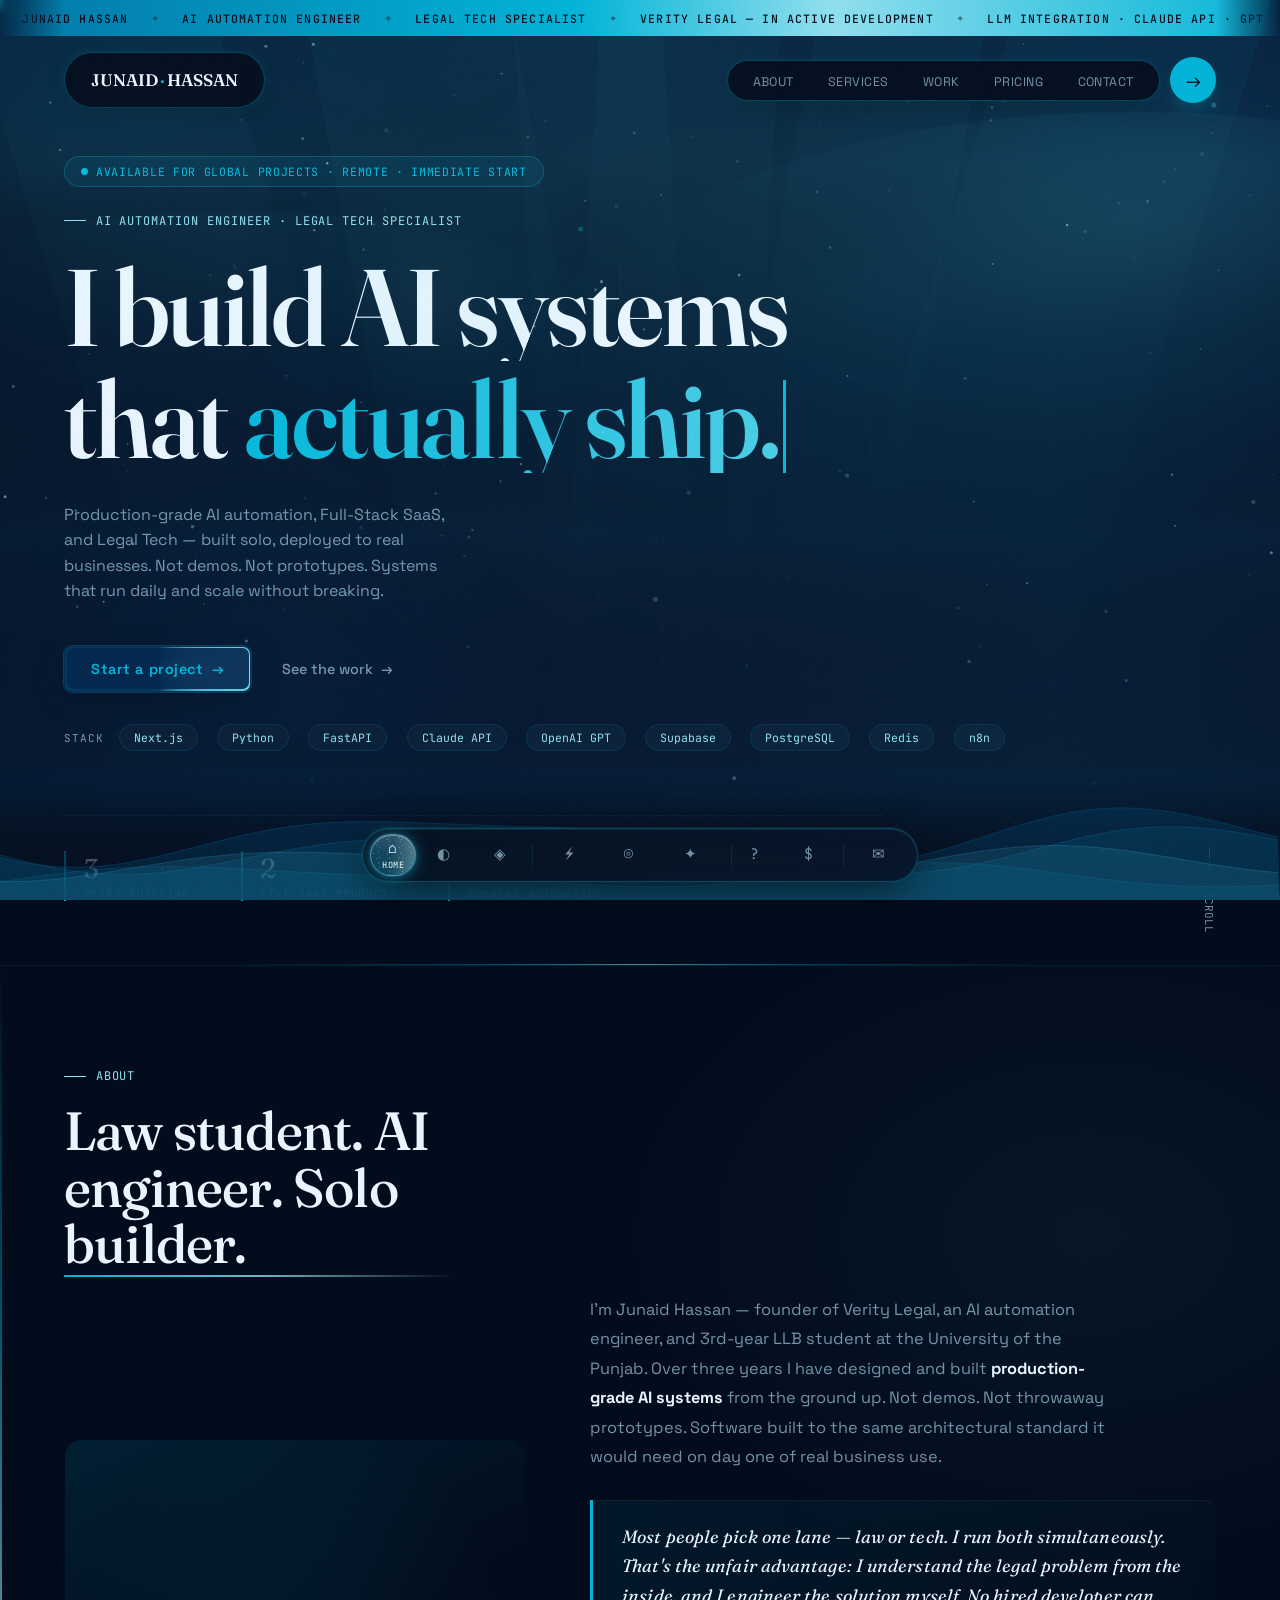
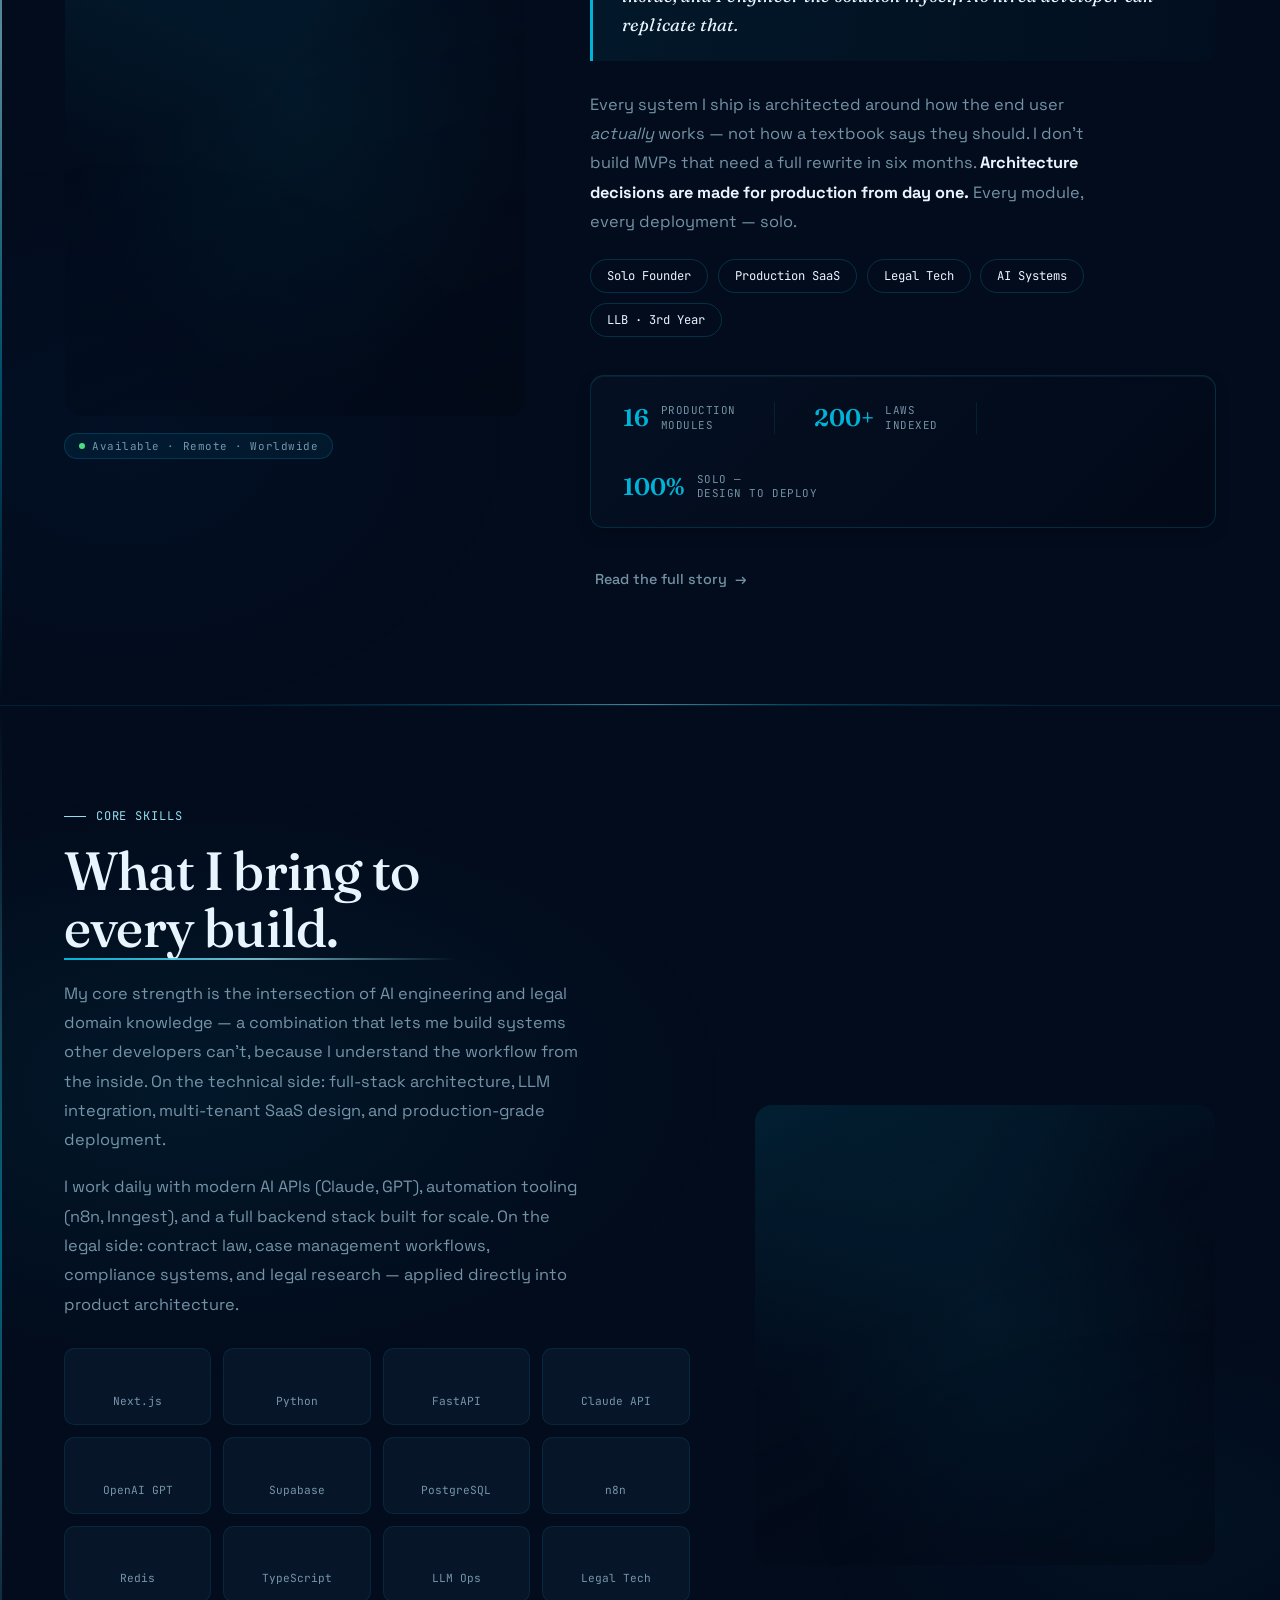
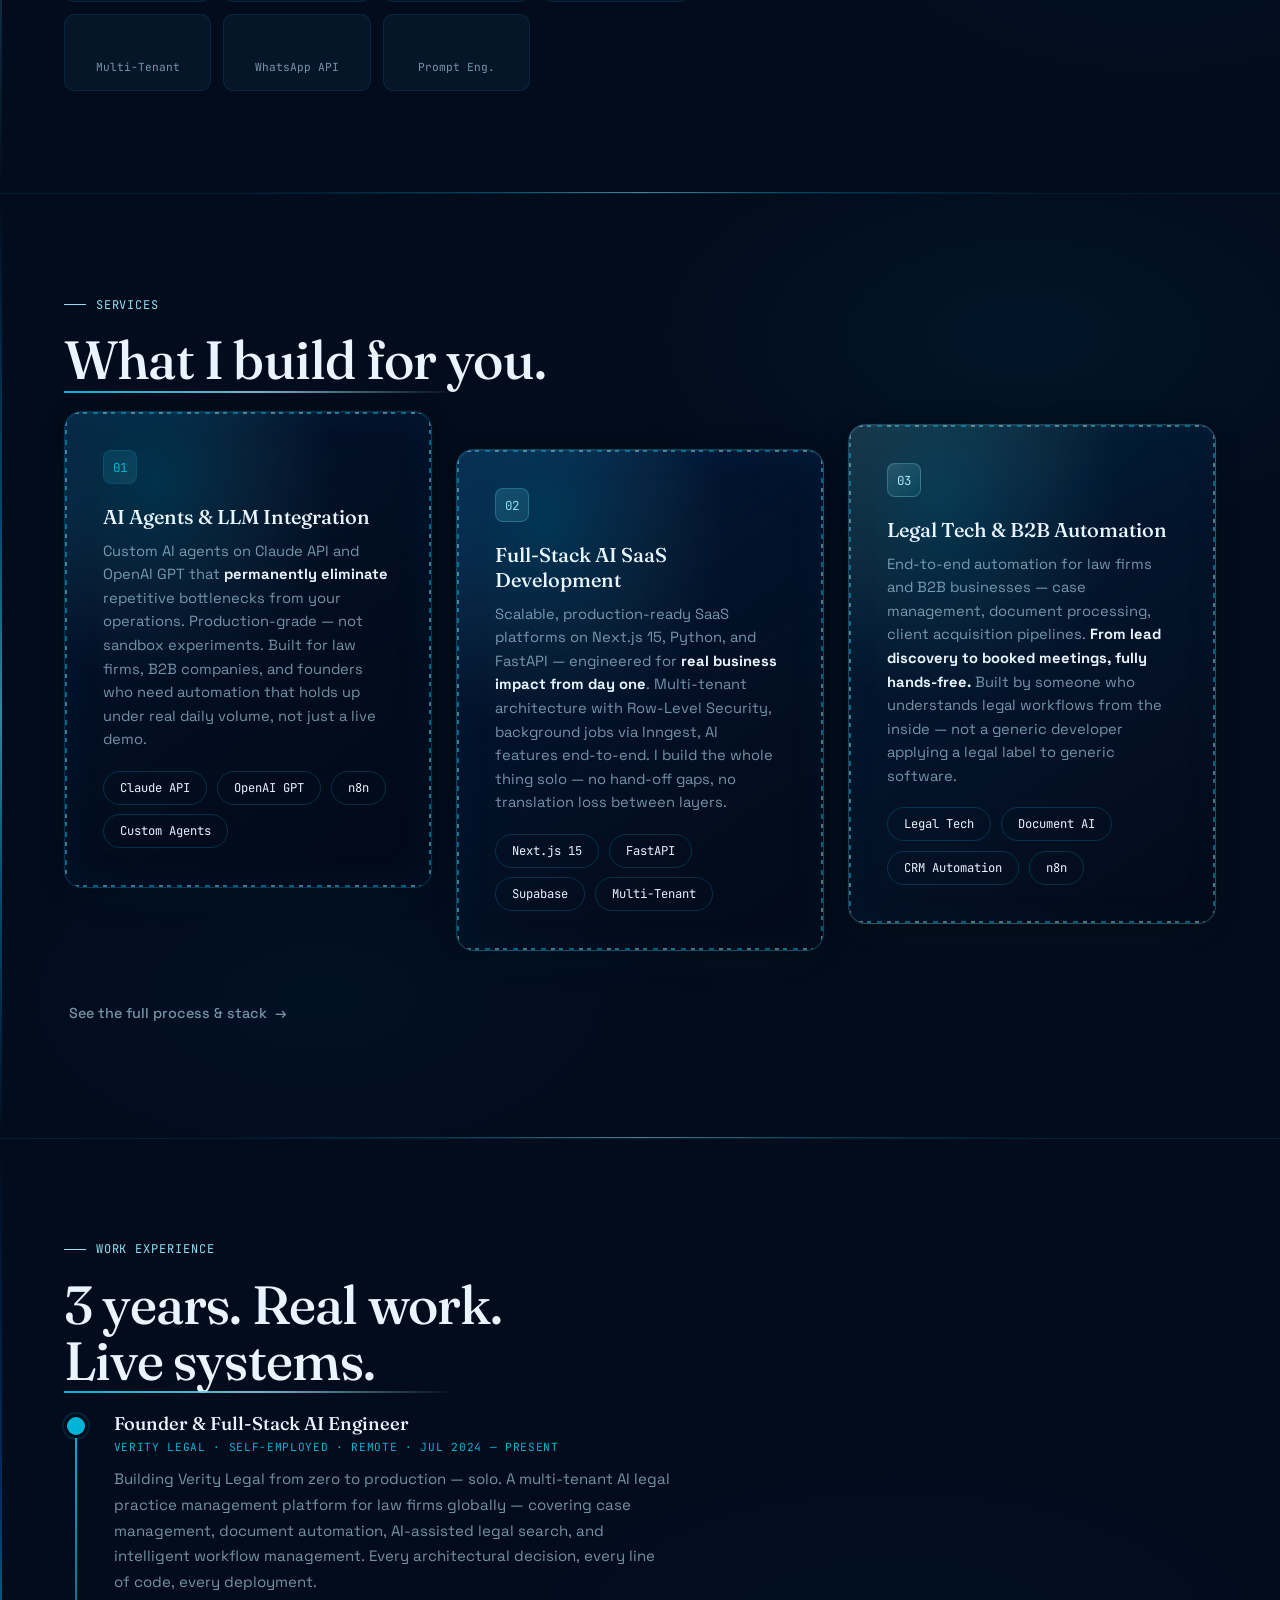
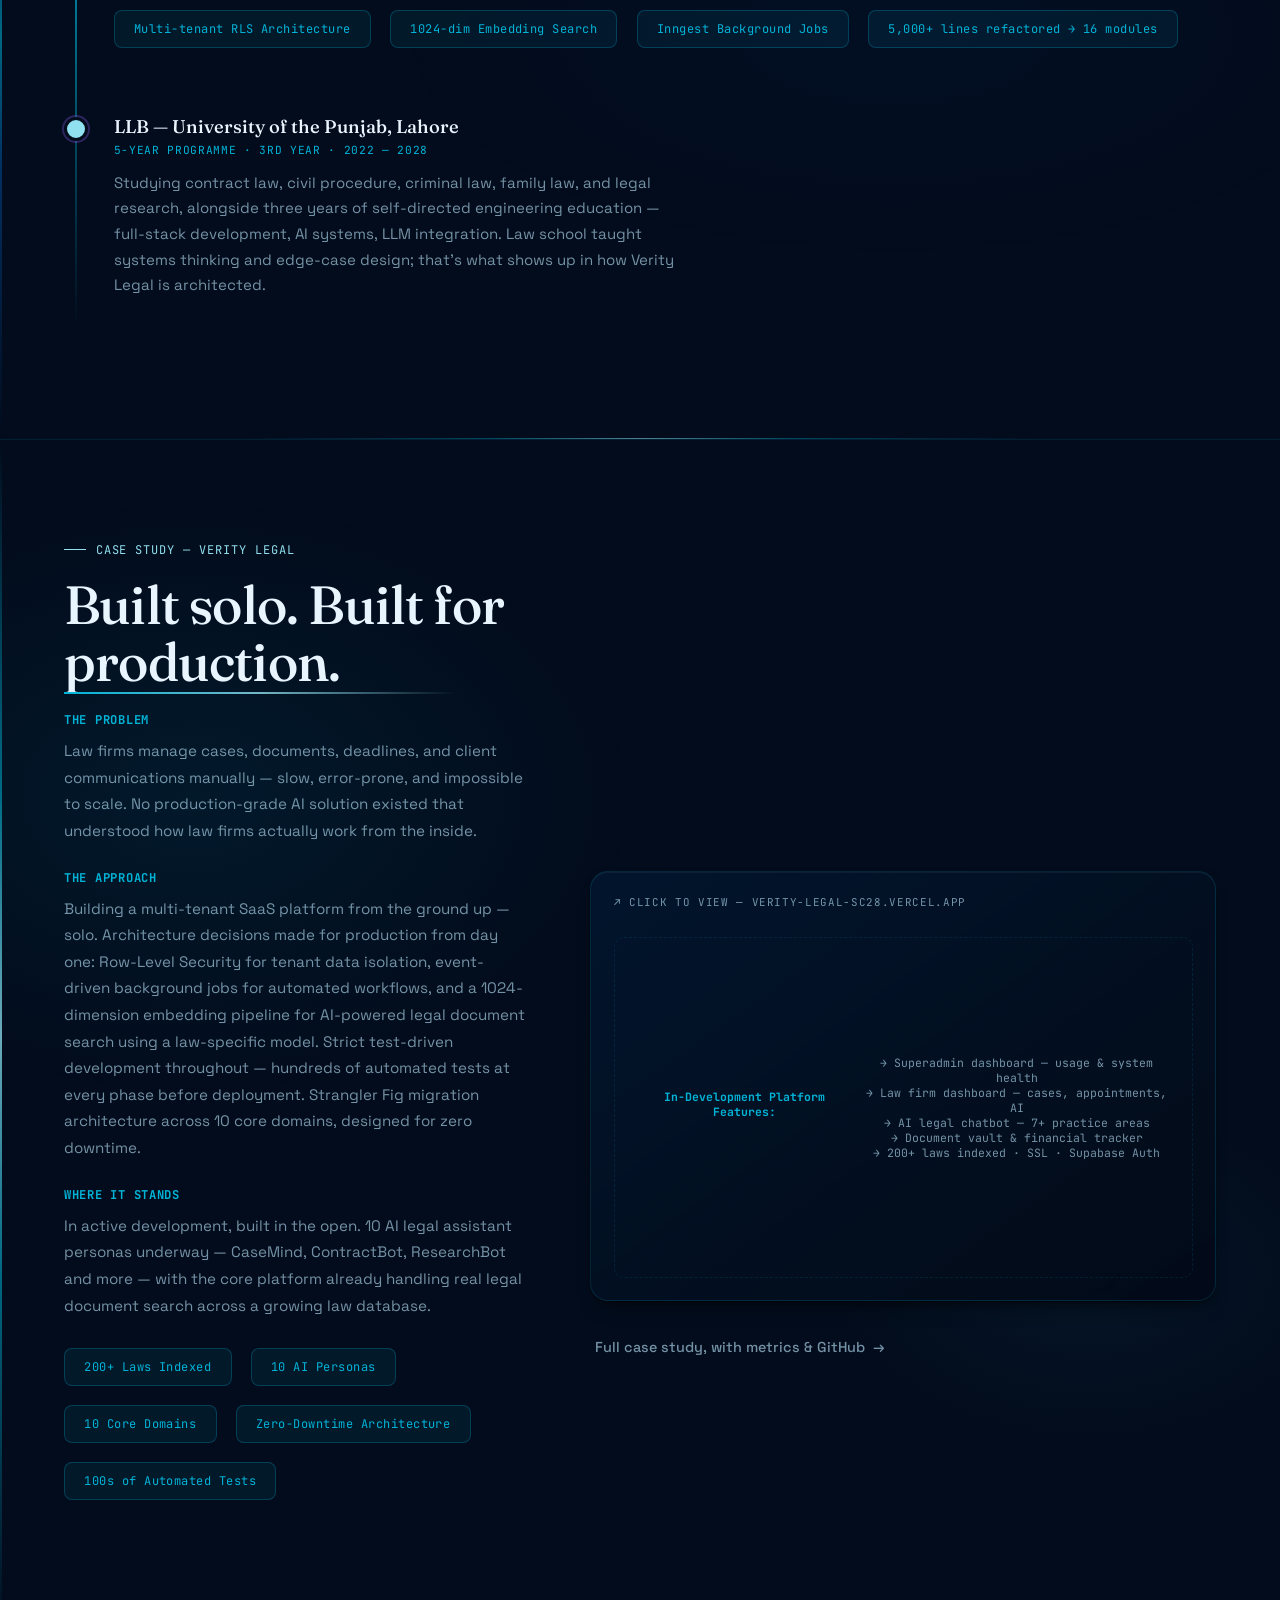
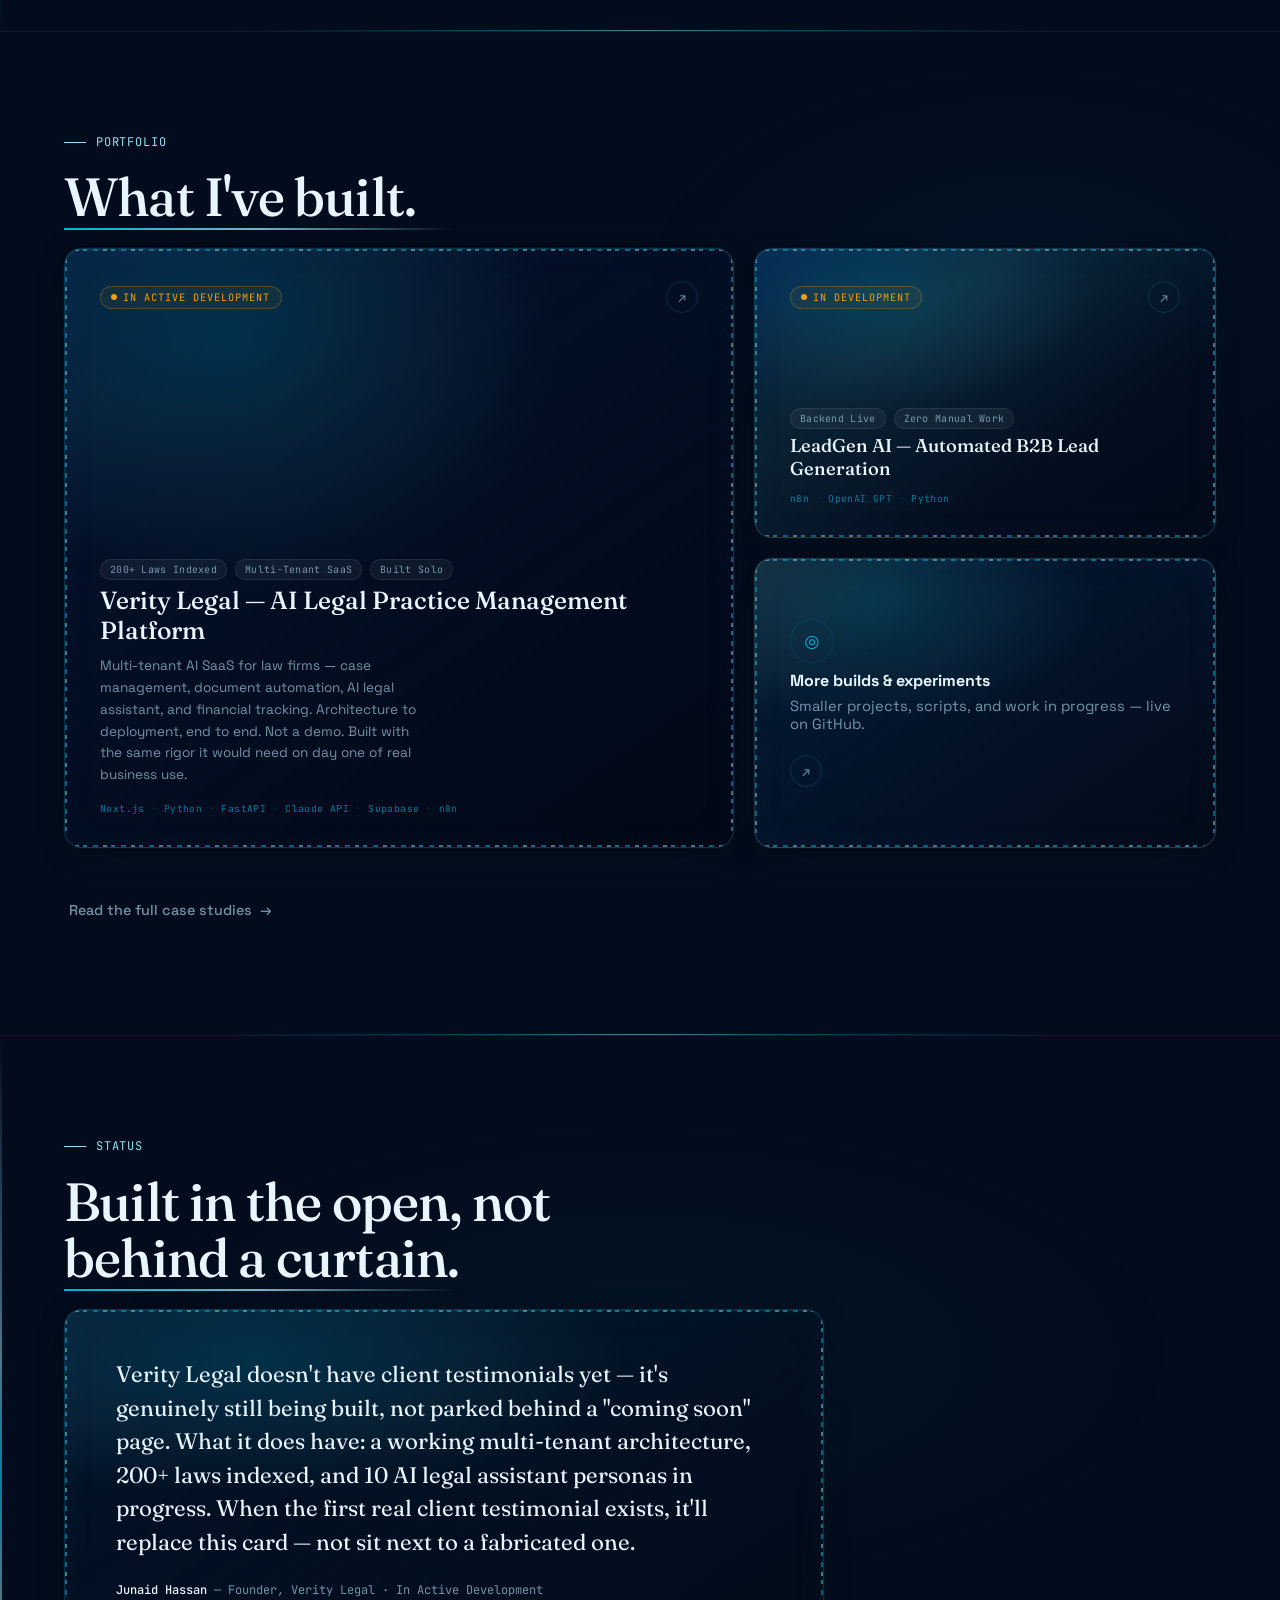
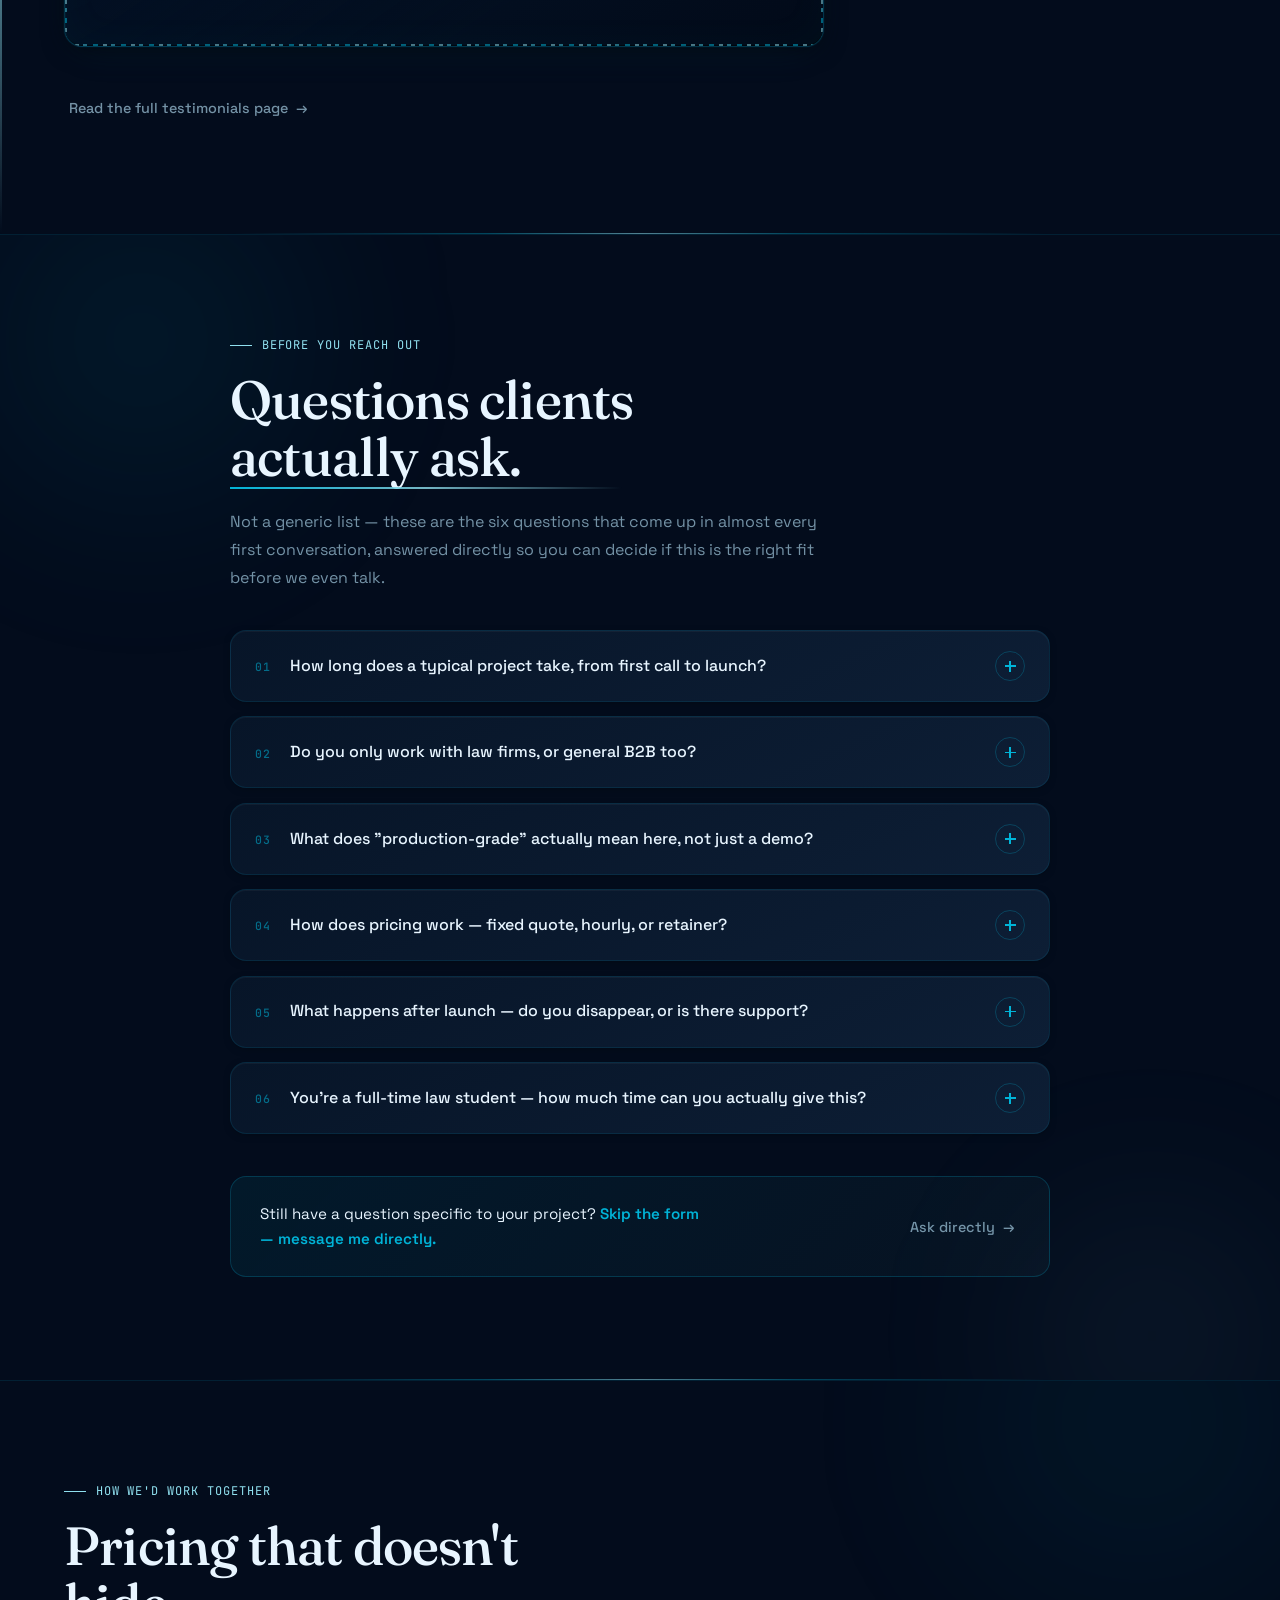
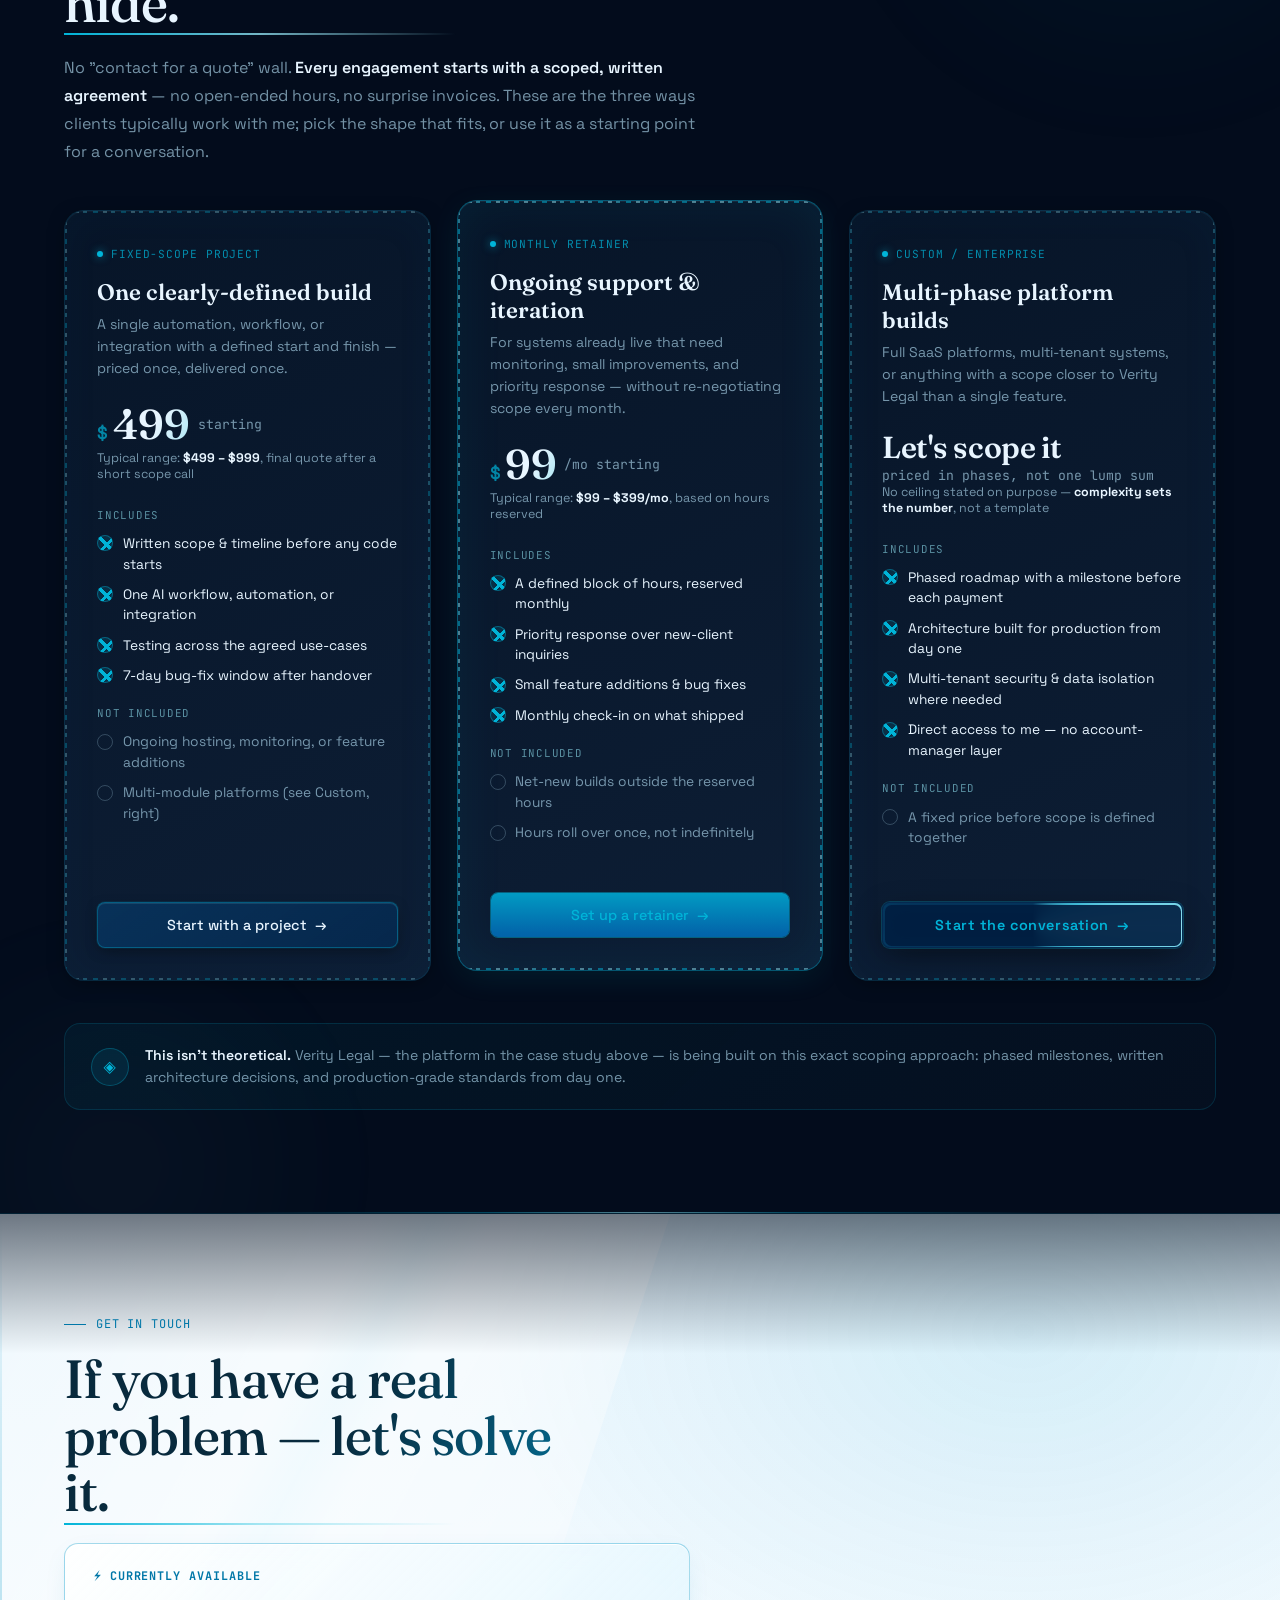
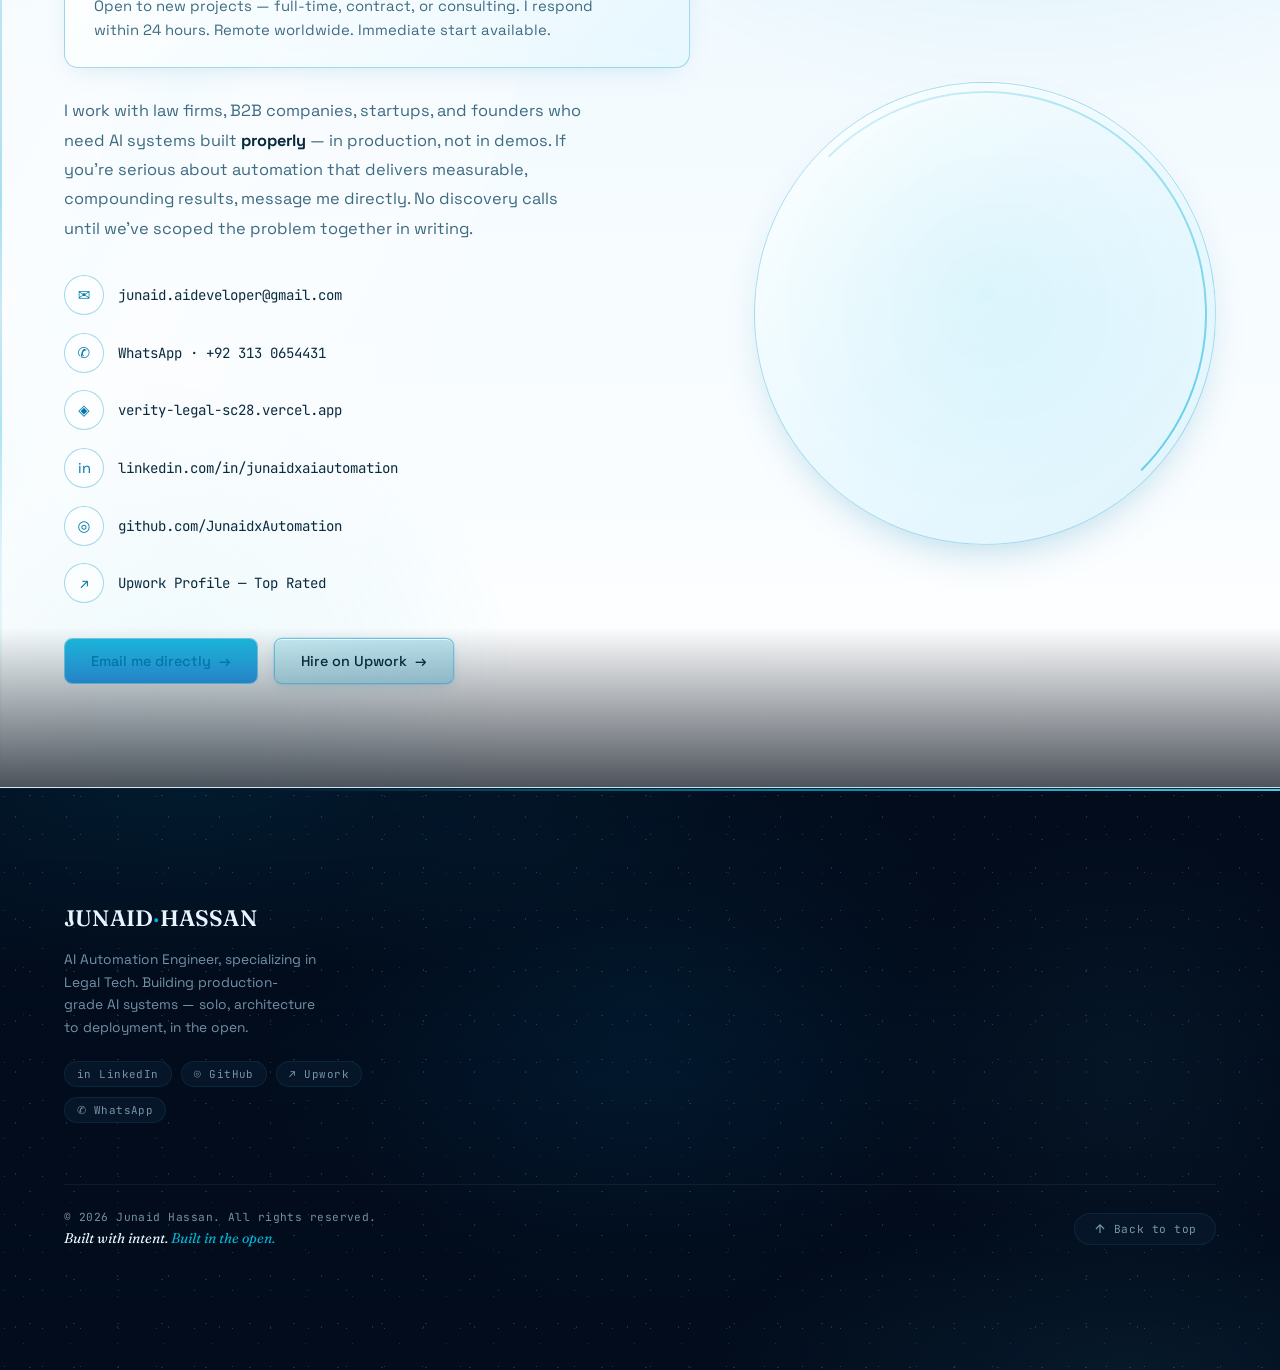
==== commit 45a90452: "Phase 1: SEO/GEO foundation, security headers, 404 page" ====
--- a/index.html
+++ b/index.html
@@ -9,16 +9,21 @@
 <link rel="icon" href="data:image/svg+xml,%3Csvg xmlns=%22http://www.w3.org/2000/svg%22 viewBox=%220 0 100 100%22%3E%3Crect width=%22100%22 height=%22100%22 rx=%2220%22 fill=%22%23030c1c%22/%3E%3Ctext x=%2250%22 y=%2266%22 font-size=%2255%22 font-family=%22Arial,sans-serif%22 font-weight=%22bold%22 fill=%22%2300b4d8%22 text-anchor=%22middle%22%3EJ%3C/text%3E%3C/svg%3E">
 <title>Junaid Hassan — AI Automation Engineer, Legal Tech Specialist | Portfolio</title>
 <meta name="description" content="Portfolio of Junaid Hassan — AI Automation Engineer specializing in Legal Tech. Building production-grade AI systems for law firms and B2B companies globally.">
+<link rel="manifest" href="/manifest.json">
 <meta name="theme-color" content="#030c1c">
 <meta name="color-scheme" content="dark">
 <meta property="og:title" content="Junaid Hassan — AI Automation Engineer, Legal Tech Specialist">
 <meta property="og:description" content="Production-grade AI systems, Legal Tech SaaS, and B2B automation — built solo, shipped to production. See the work and get in touch.">
 <meta property="og:type" content="website">
-<meta property="og:url" content="https://verity-legal-sc28.vercel.app">
-<link rel="canonical" href="https://verity-legal-sc28.vercel.app">
+<meta property="og:url" content="https://junaid-hassan.vercel.app">
+<meta property="og:image" content="https://junaid-hassan.vercel.app/assets/og-banner.png">
+<meta property="og:image:width" content="1200">
+<meta property="og:image:height" content="630">
+<link rel="canonical" href="https://junaid-hassan.vercel.app">
 <meta name="twitter:card" content="summary_large_image">
 <meta name="twitter:title" content="Junaid Hassan — AI Automation Engineer, Legal Tech Specialist">
 <meta name="twitter:description" content="Production-grade AI systems, Legal Tech SaaS, and B2B automation — built solo, shipped to production.">
+<meta name="twitter:image" content="https://junaid-hassan.vercel.app/assets/og-banner.png">
 <script type="application/ld+json">
 {
   "@context": "https://schema.org",
@@ -26,7 +31,7 @@
   "name": "Junaid Hassan",
   "jobTitle": "AI Automation Engineer",
   "description": "AI Automation Engineer and Legal Tech Specialist. Building production-grade AI systems for law firms and B2B companies globally.",
-  "url": "https://verity-legal-sc28.vercel.app",
+  "url": "https://junaid-hassan.vercel.app",
   "email": "junaid.aideveloper@gmail.com",
   "sameAs": [
     "https://www.linkedin.com/in/junaidxaiautomation",
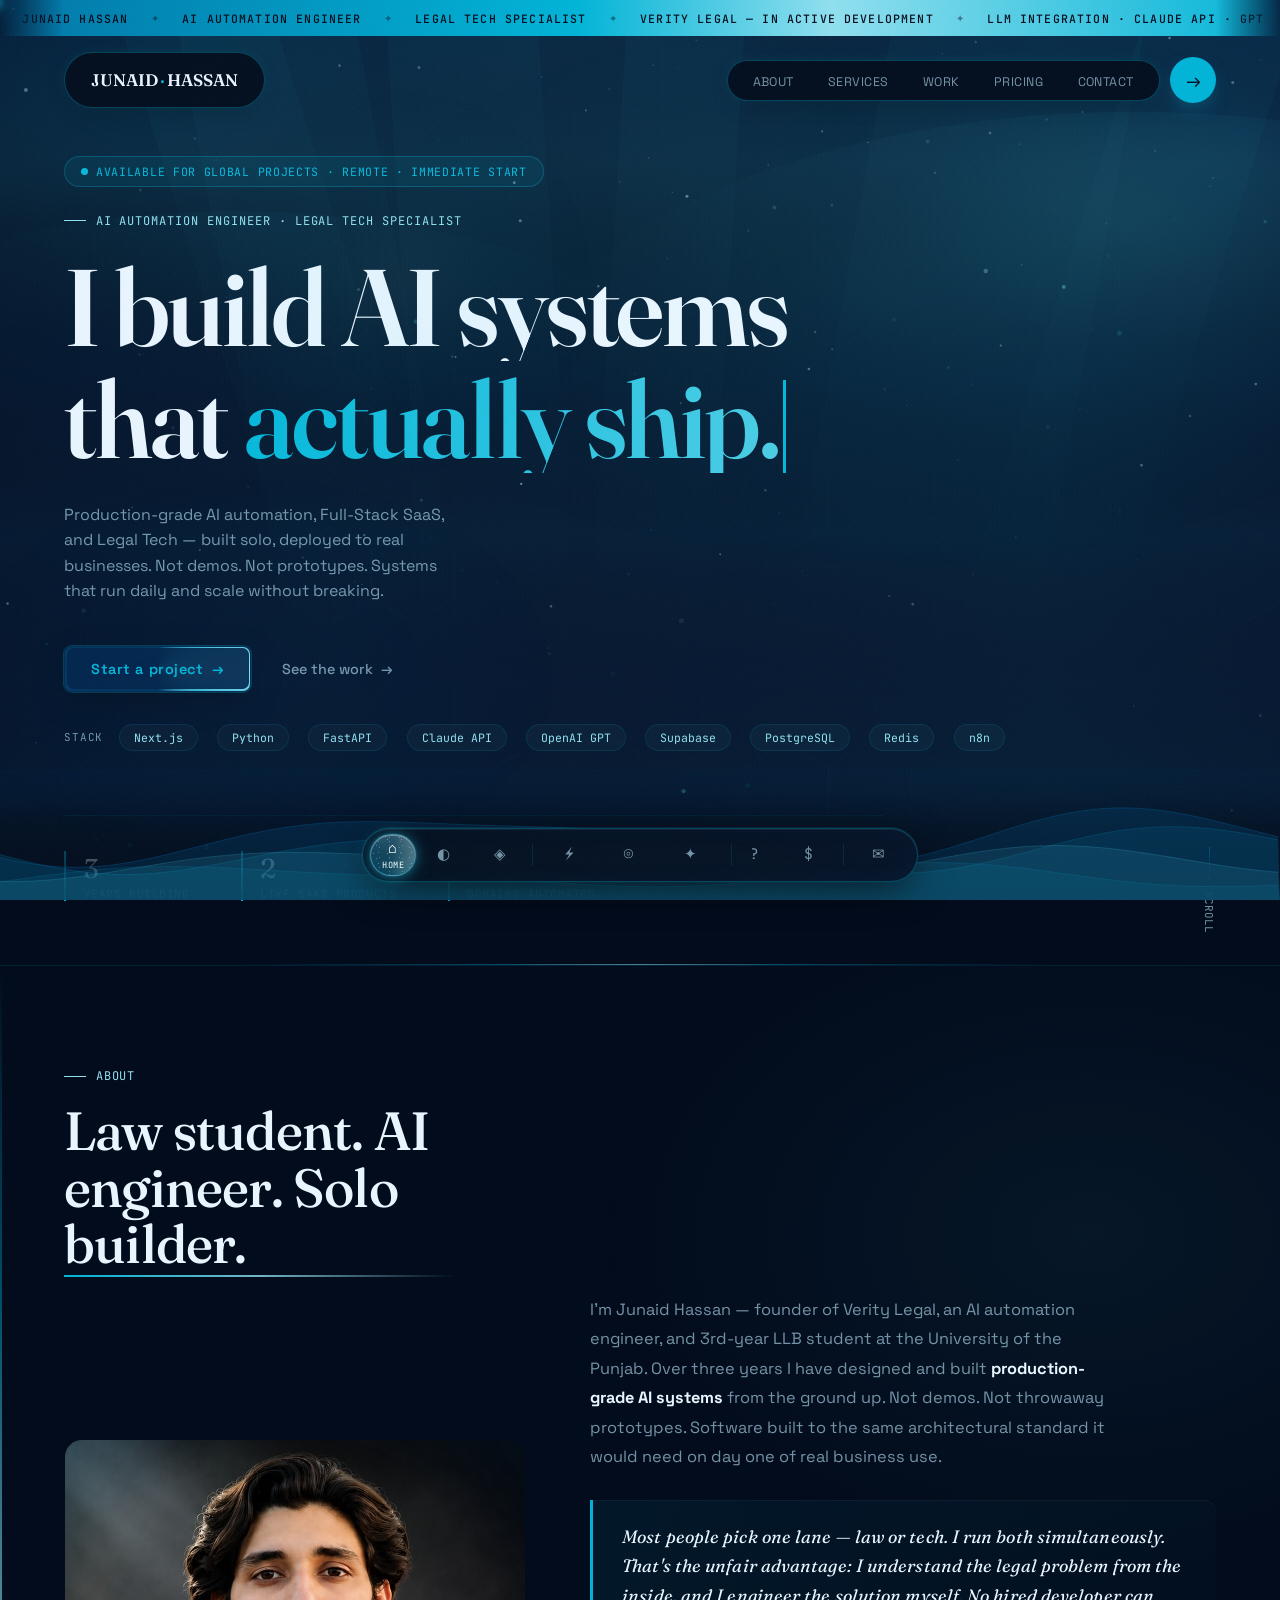
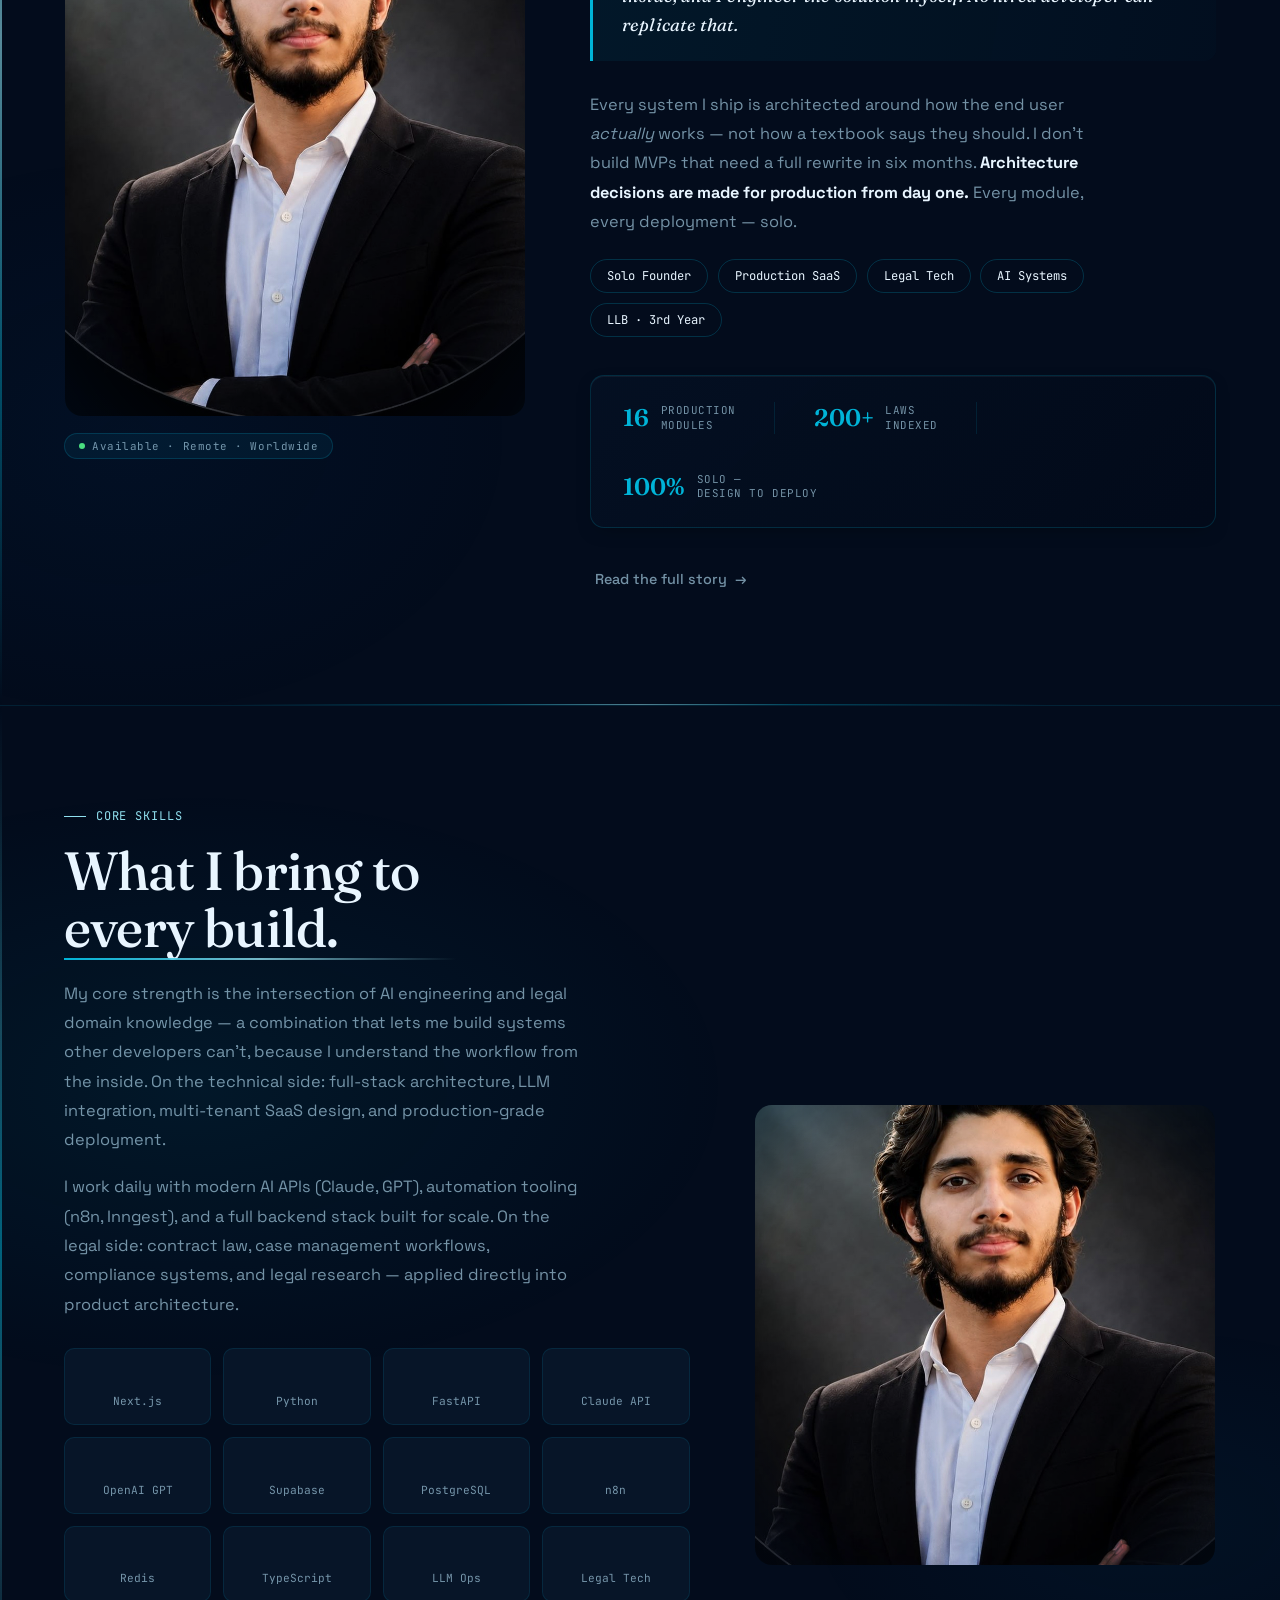
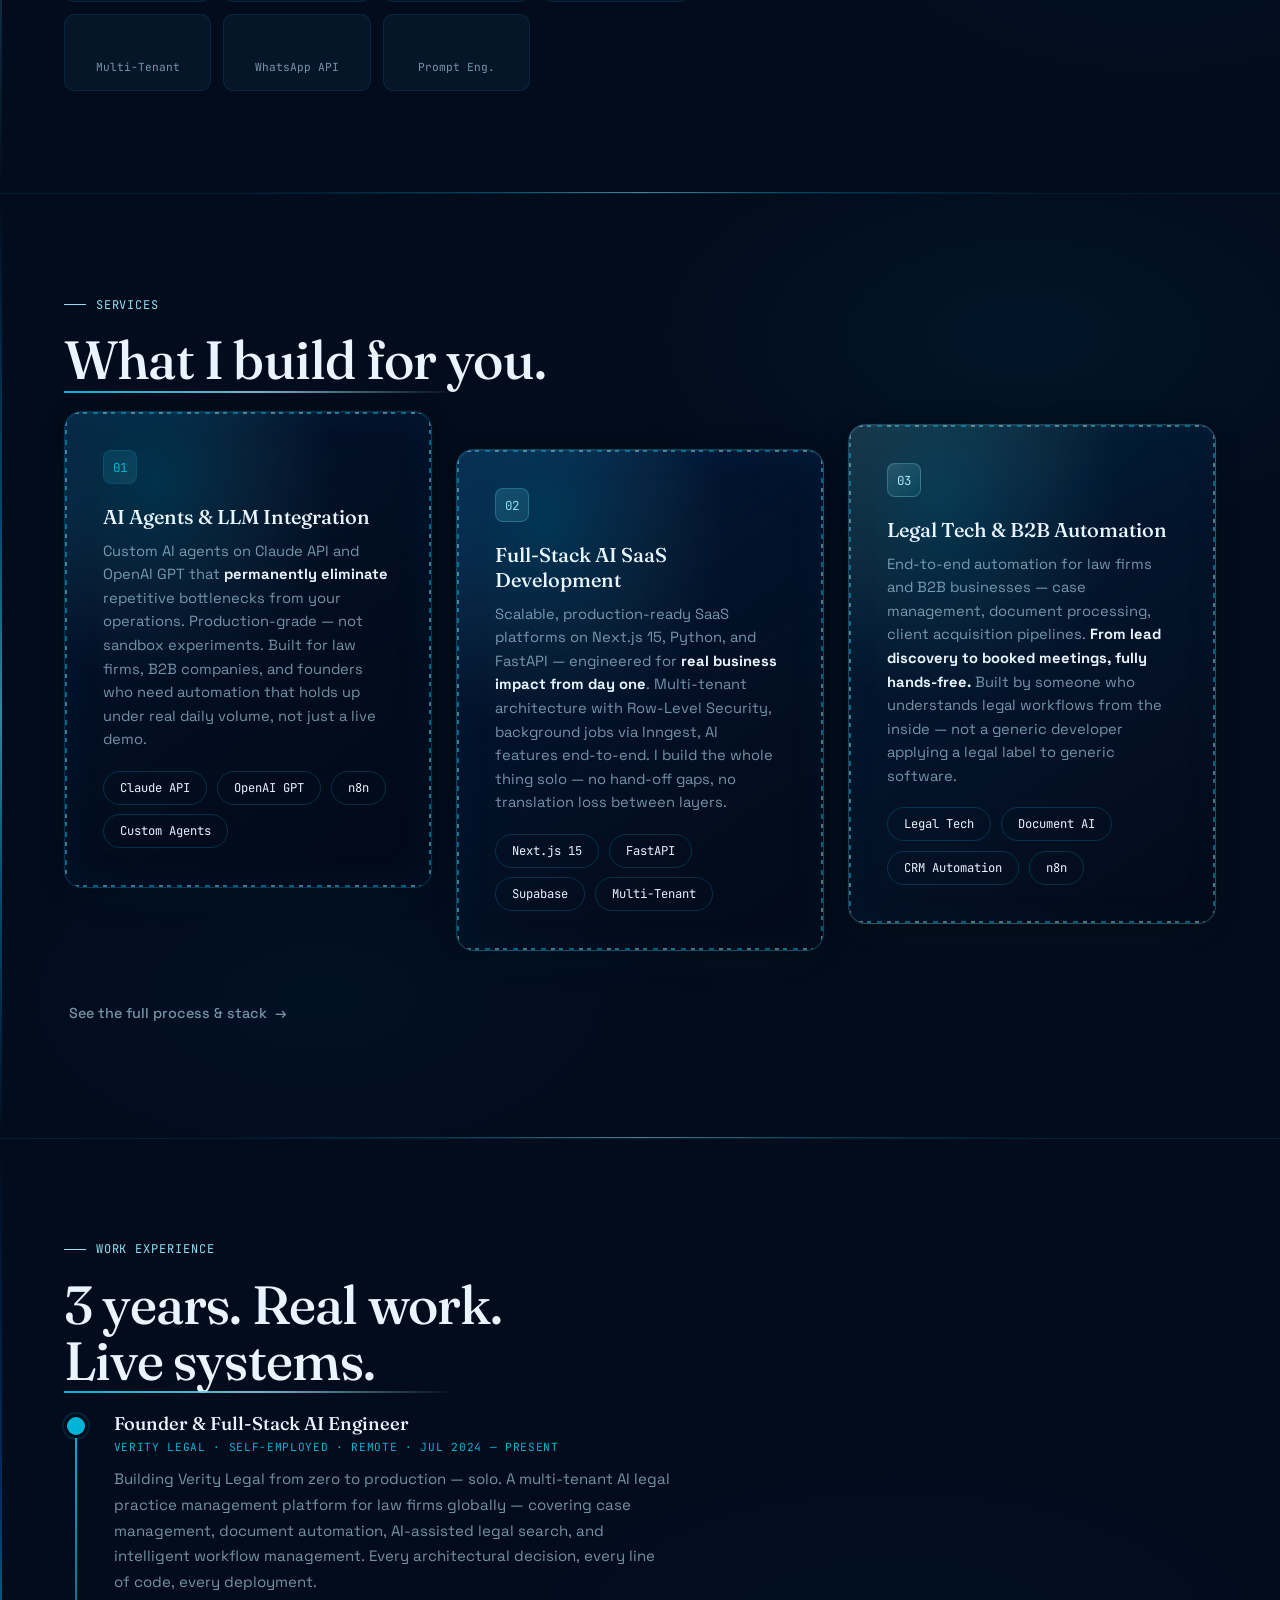
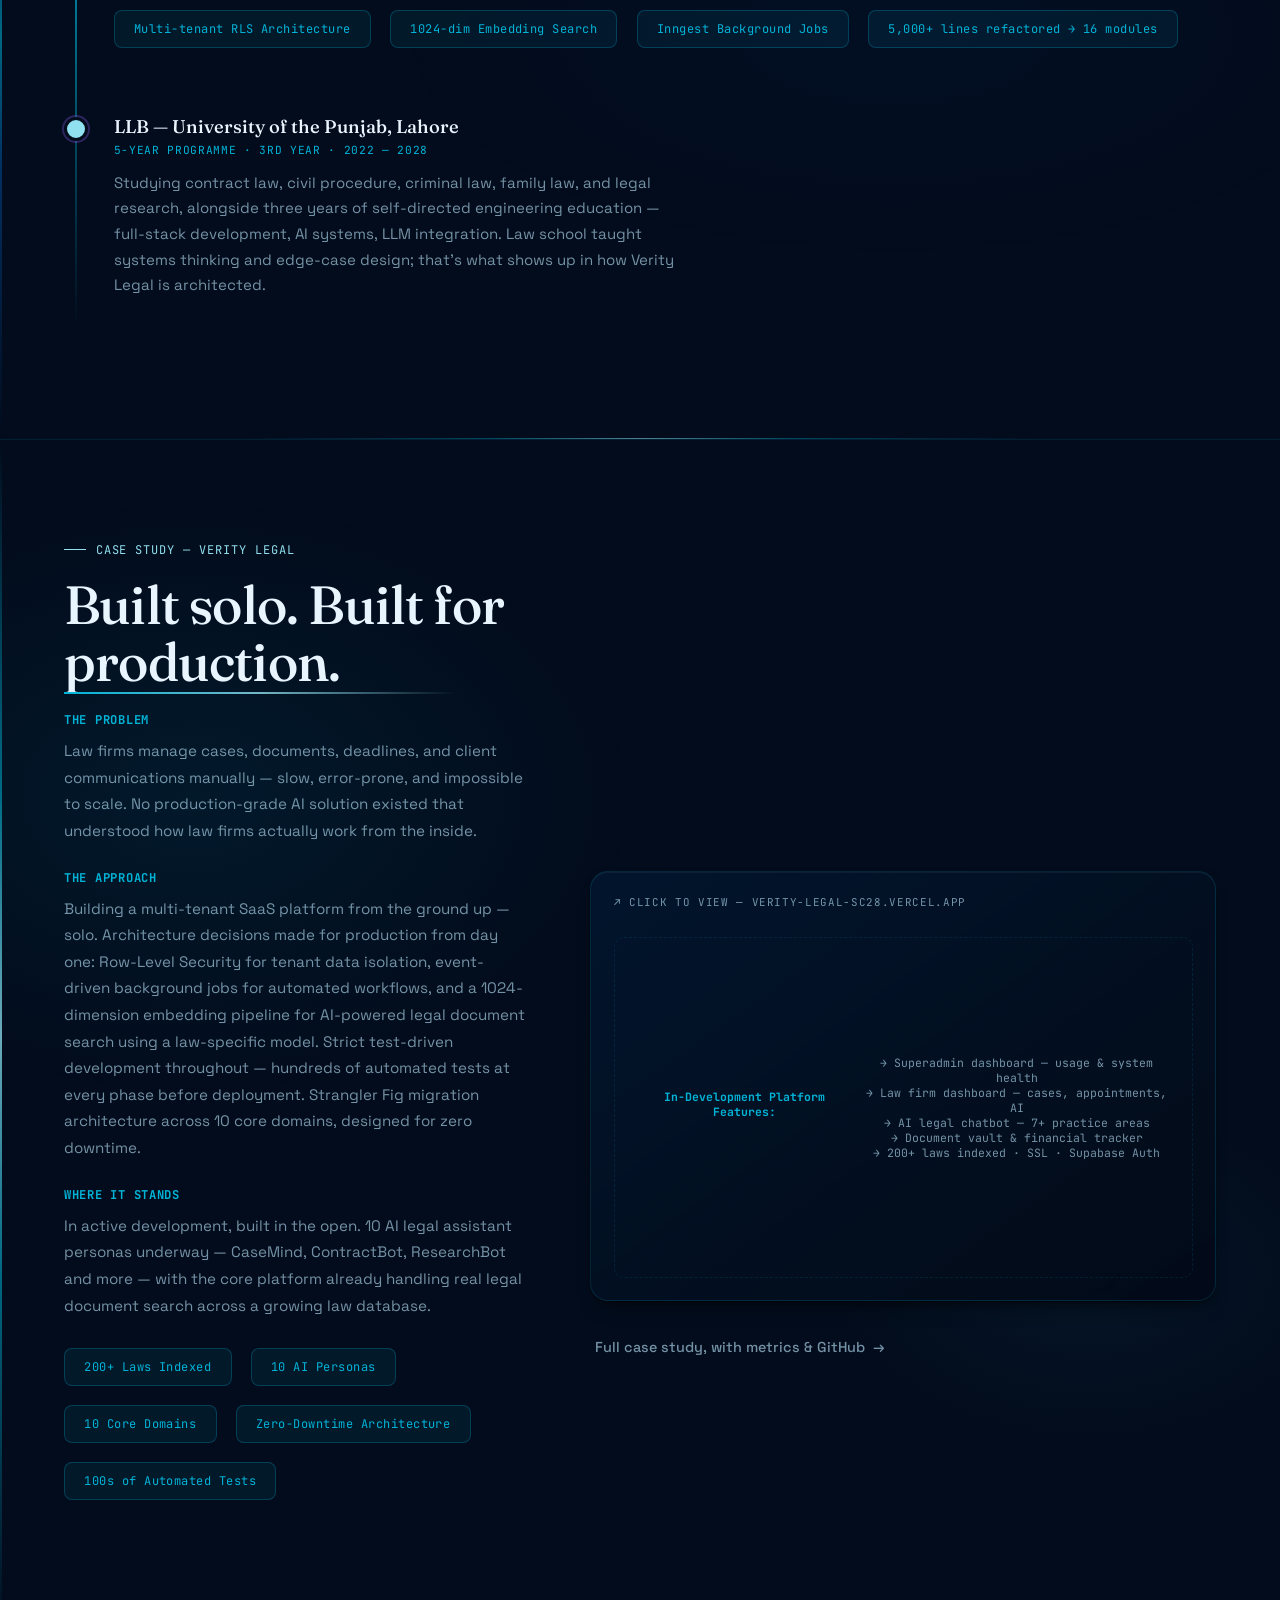
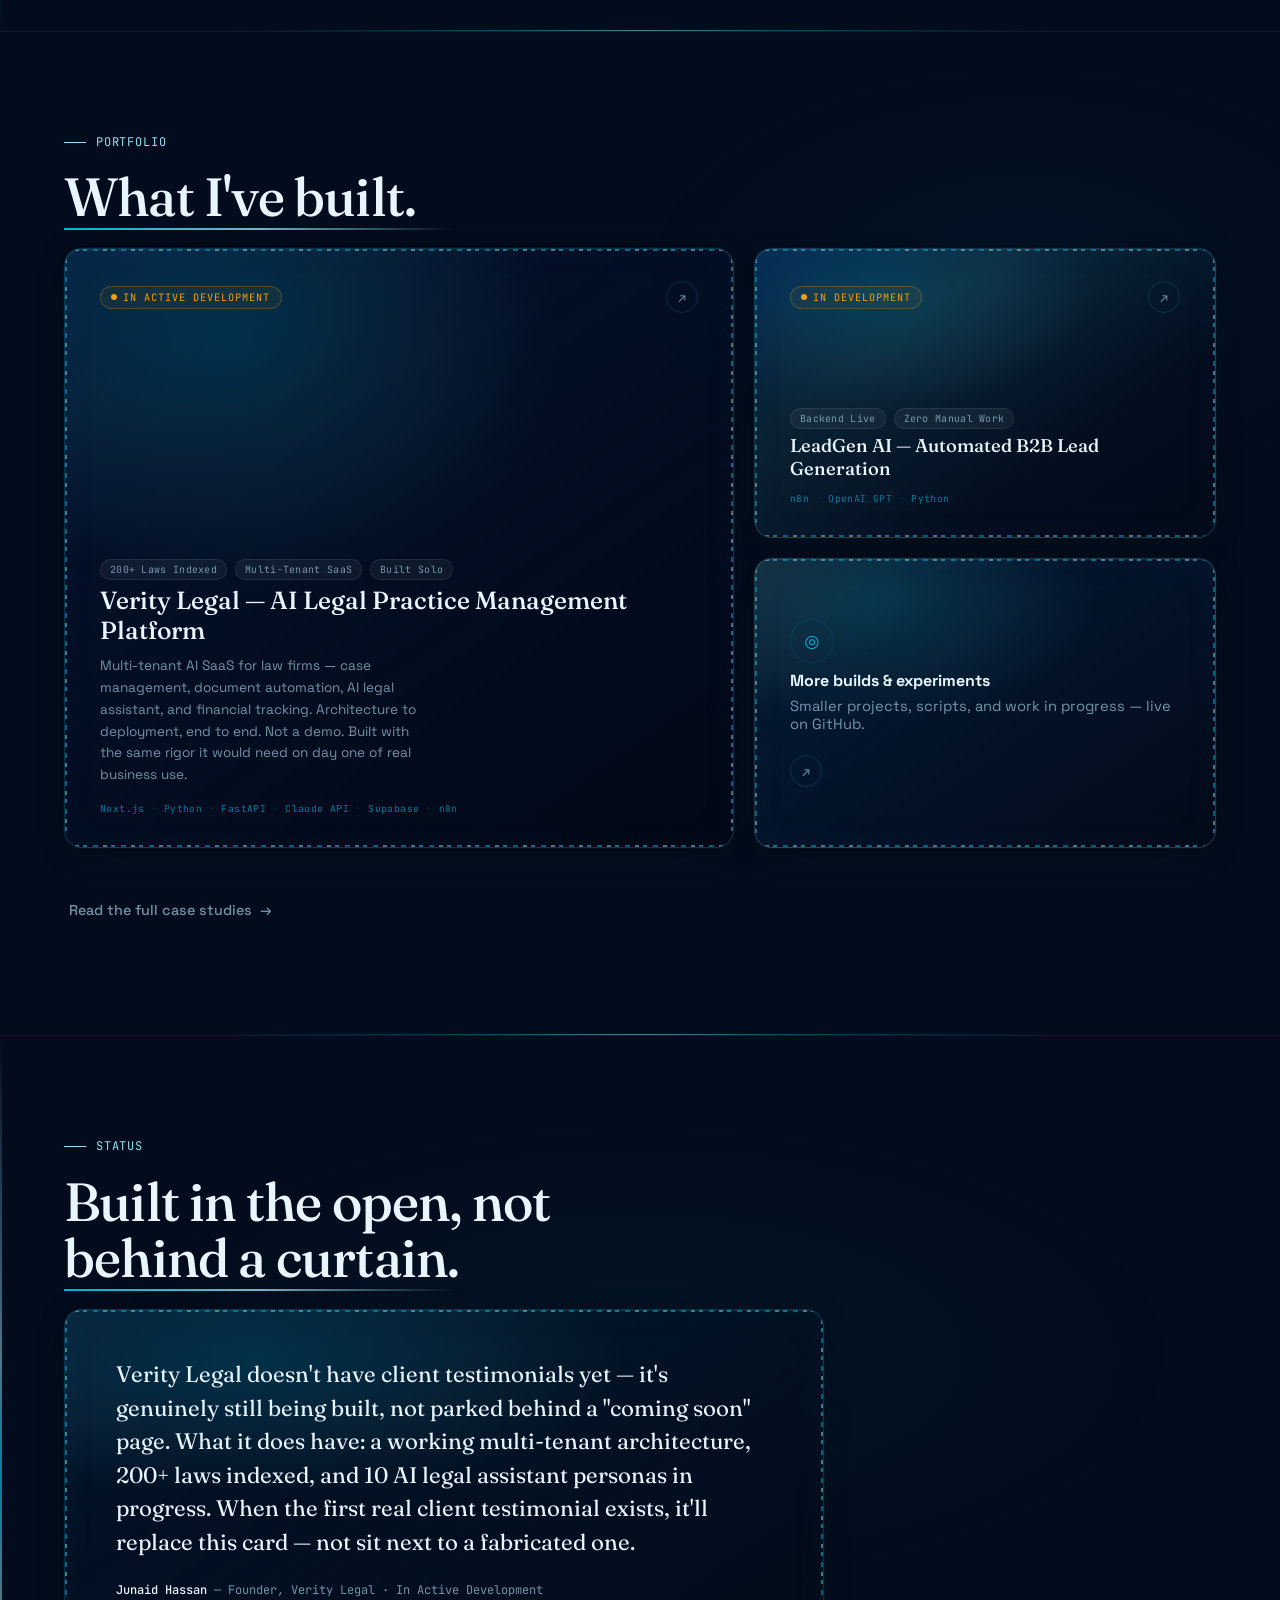
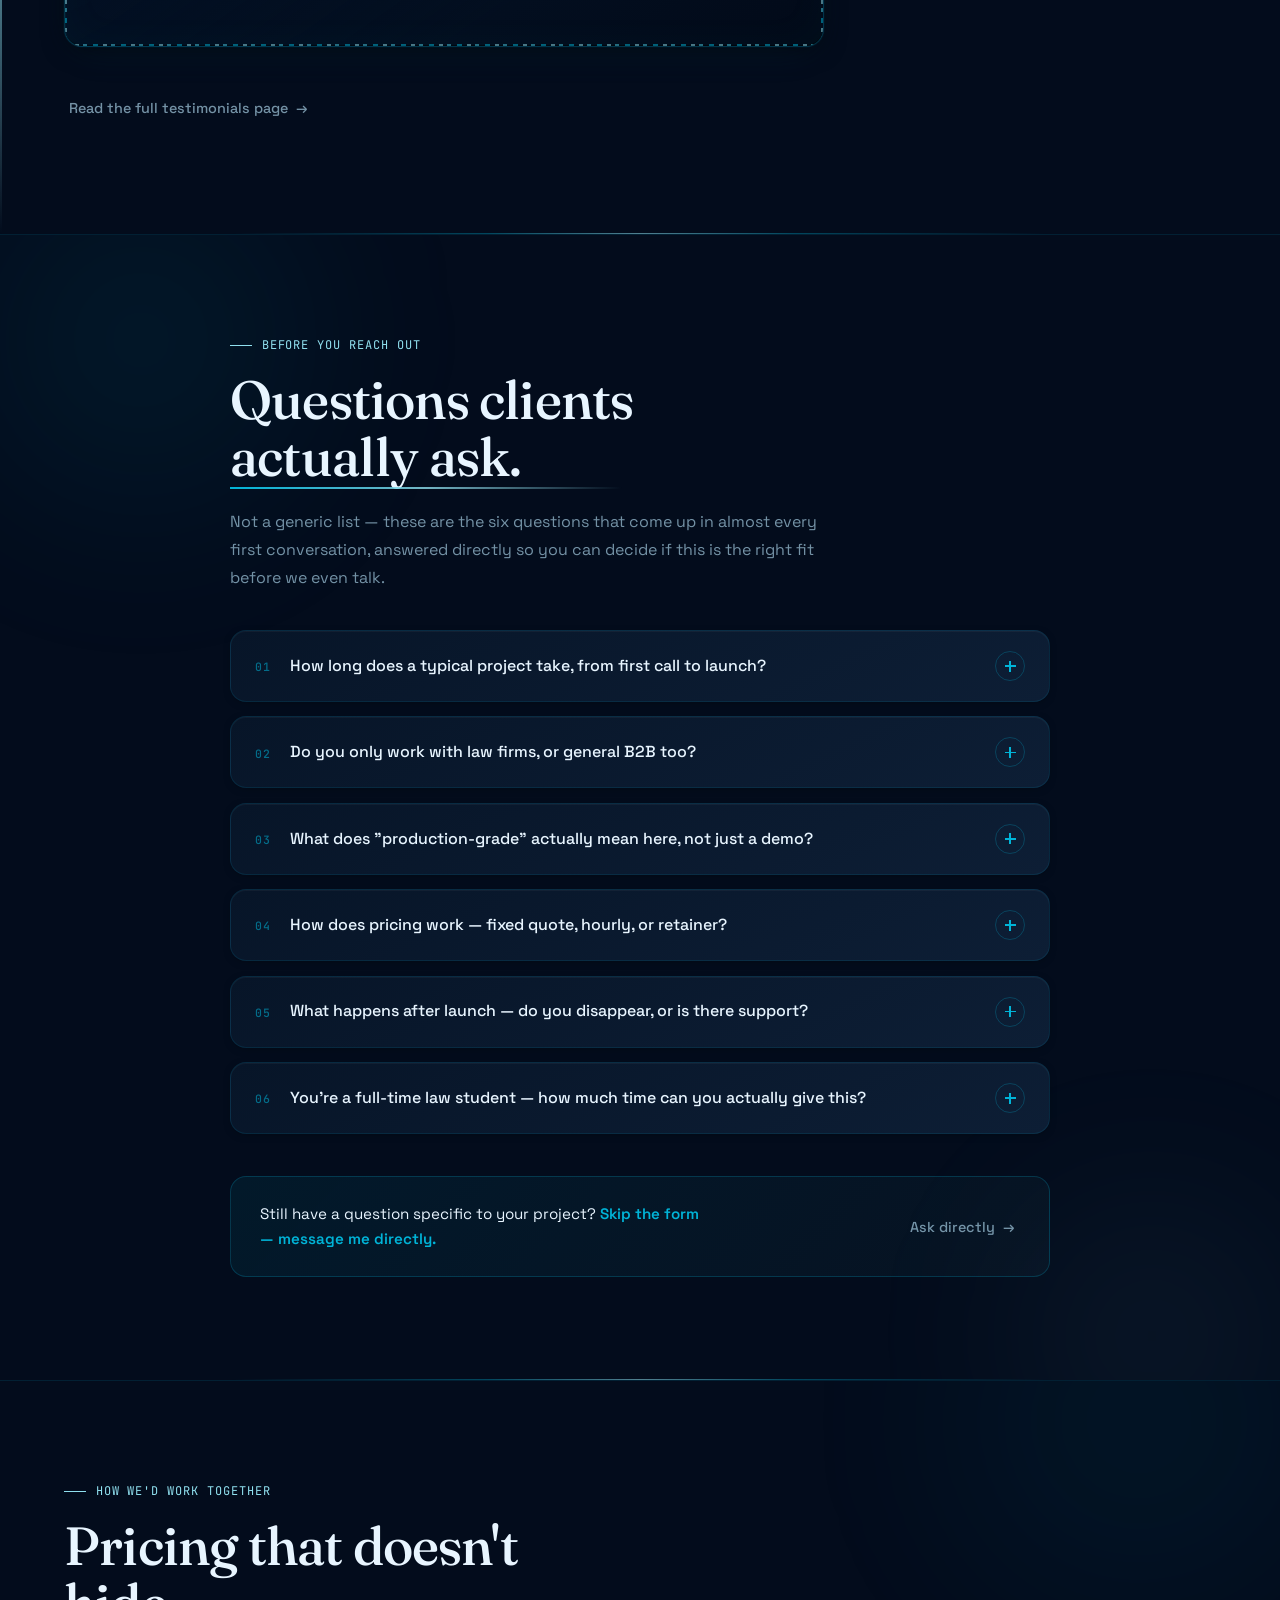
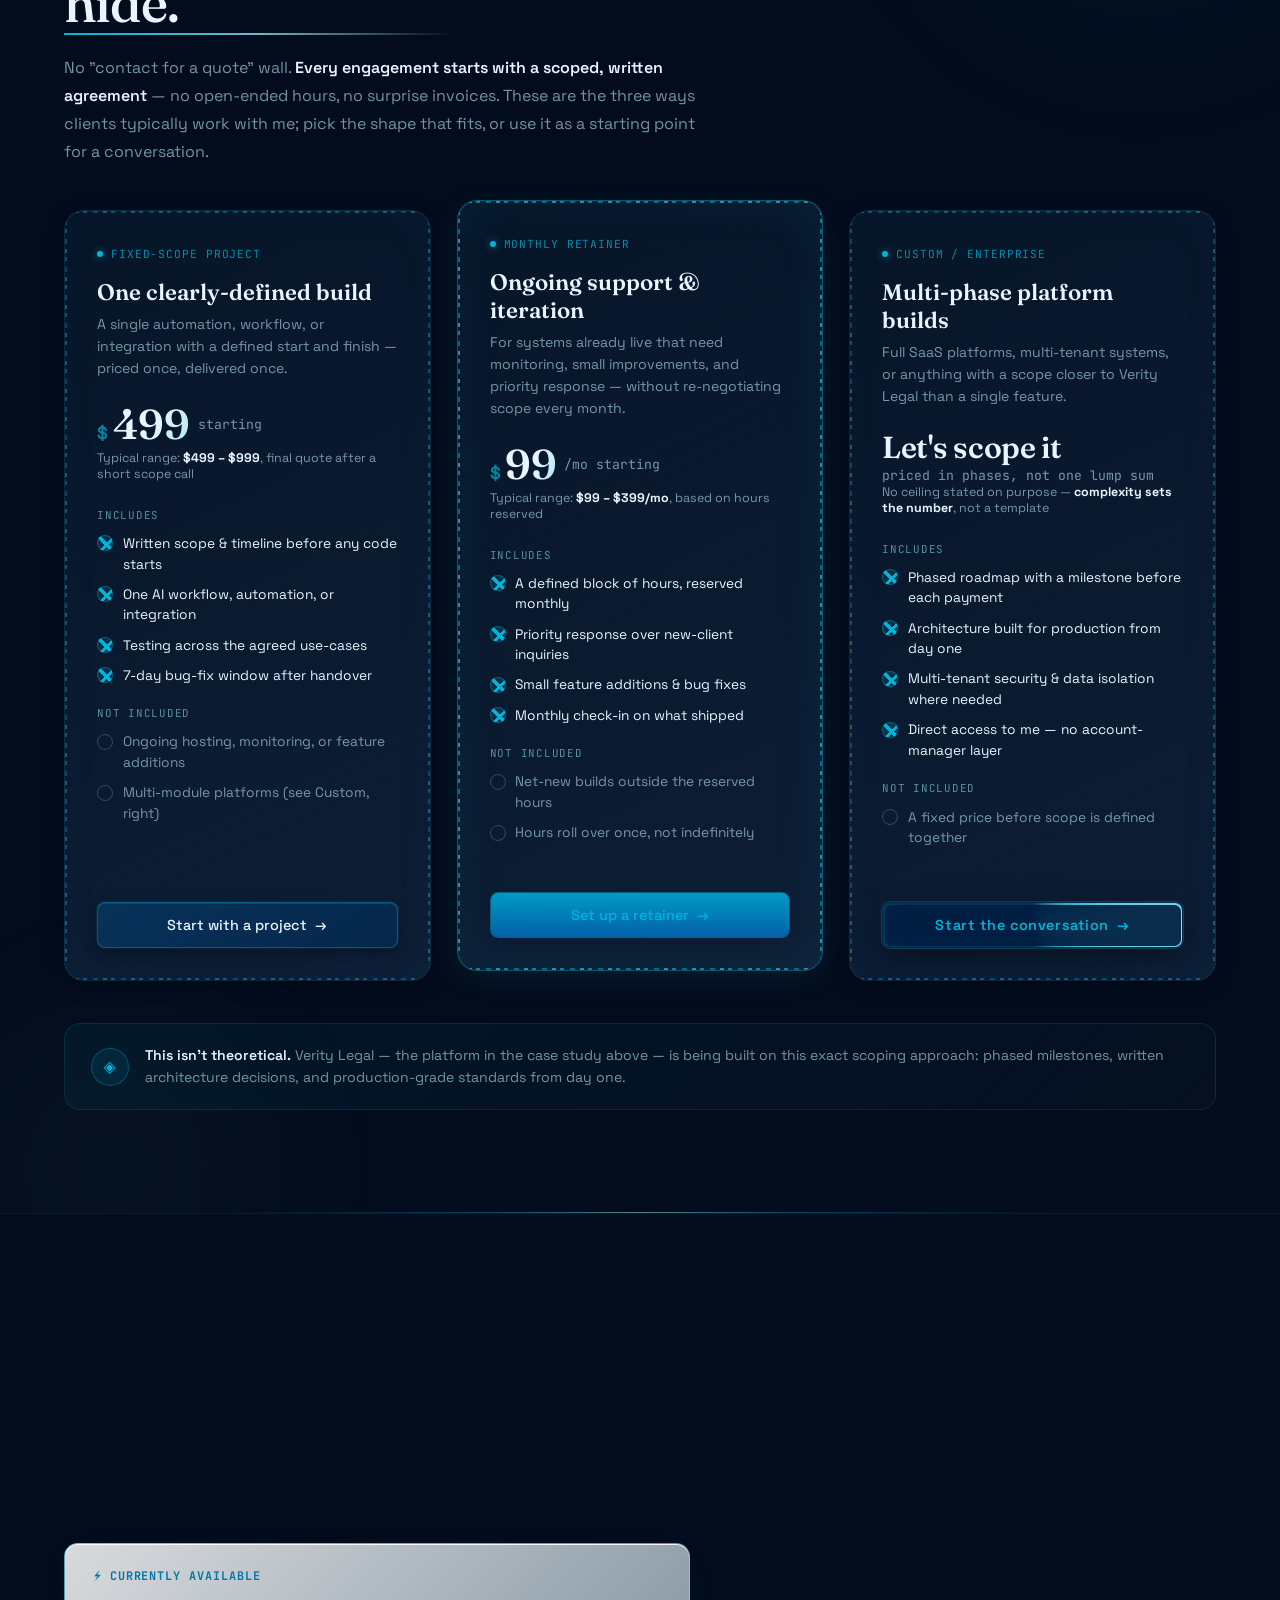
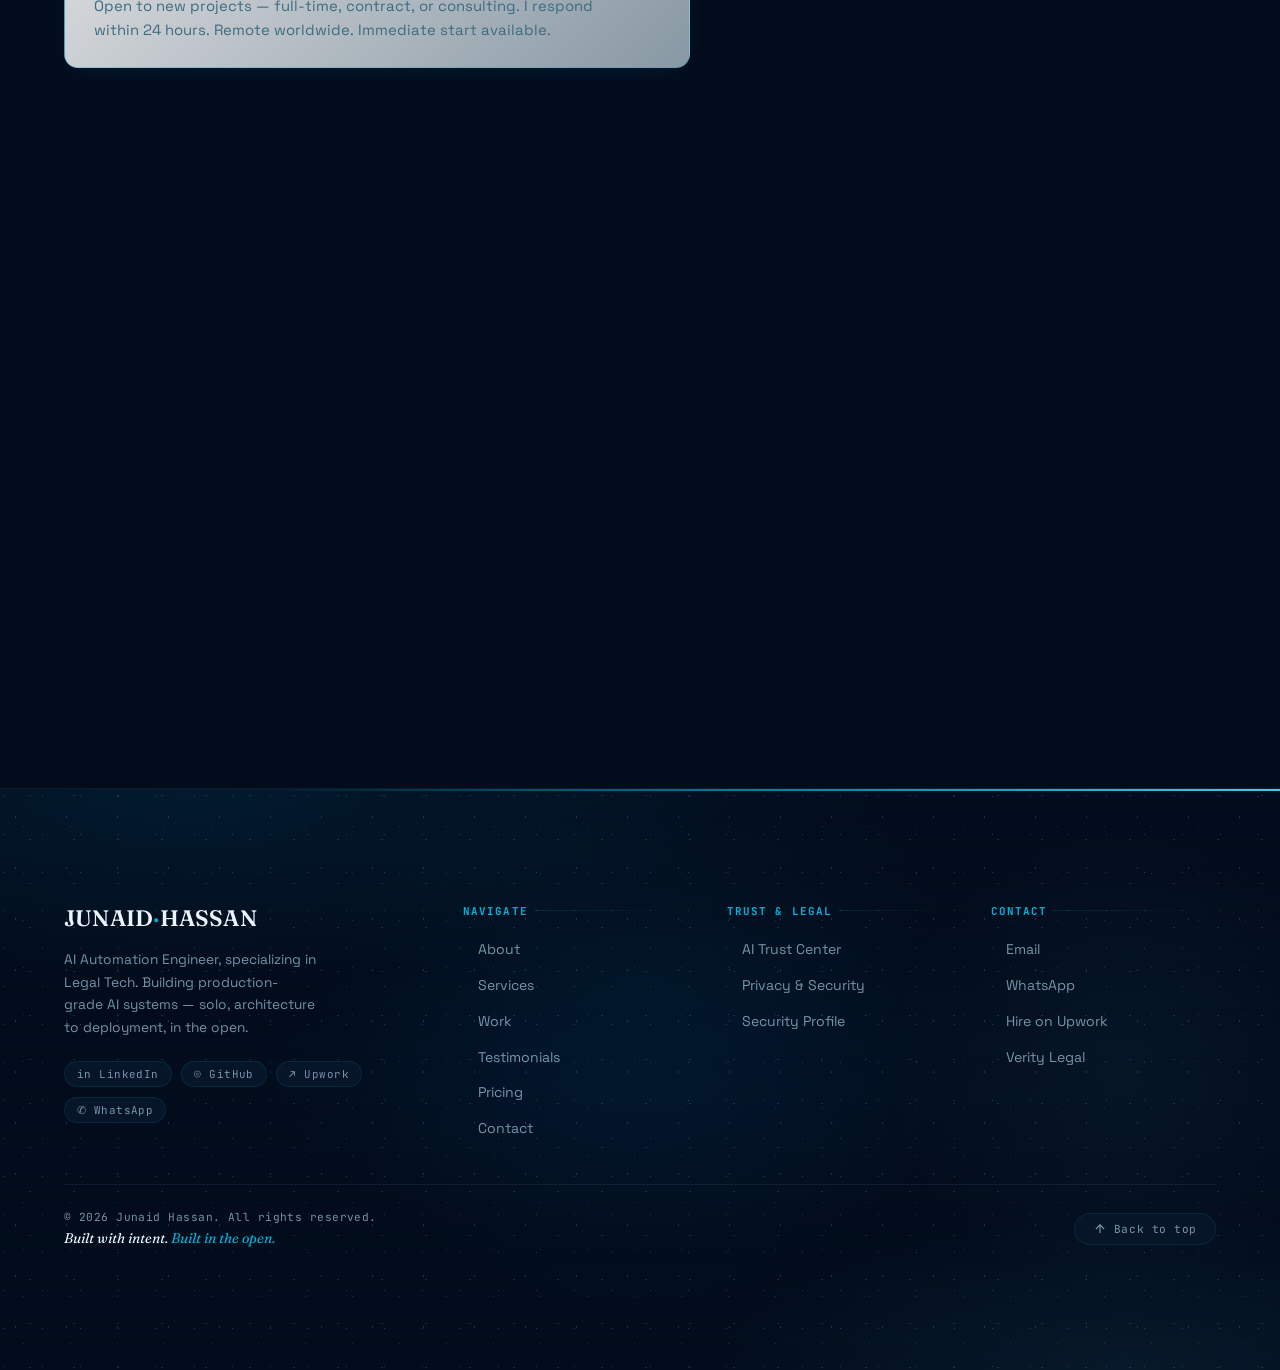
==== commit e25ffed4: "Phase 3 fix + portrait images" ====
--- a/index.html
+++ b/index.html
@@ -4228,7 +4228,7 @@
       </div>
       <div class="media-col">
         <div class="photo-frame circle">
-          <img src="assets/me.jpeg" alt="Junaid Hassan" onerror="this.style.display='none'">
+          <img src="assets/me-alt.jpeg" alt="Junaid Hassan" onerror="this.style.display='none'">
           <div class="frame-icon">◐</div>
           <div class="frame-mono">Junaid Hassan · Available Now</div>
         </div>
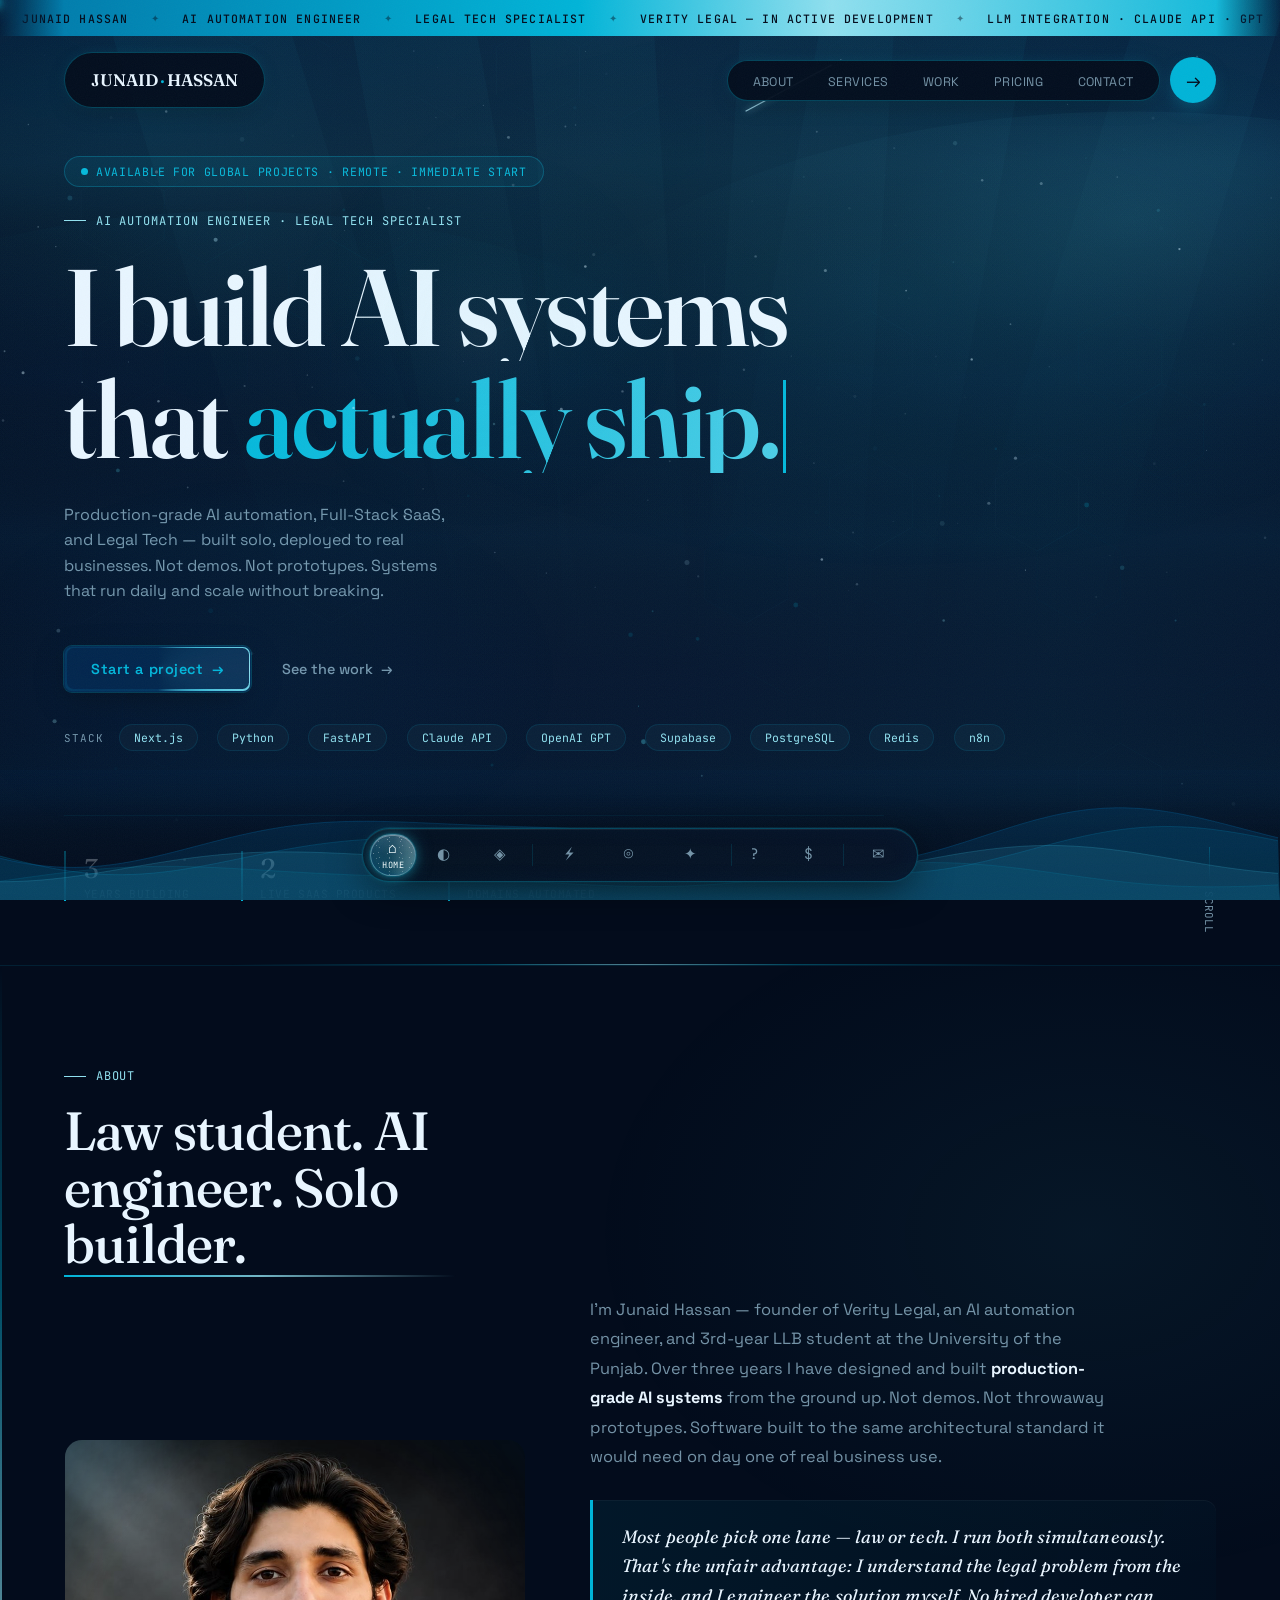
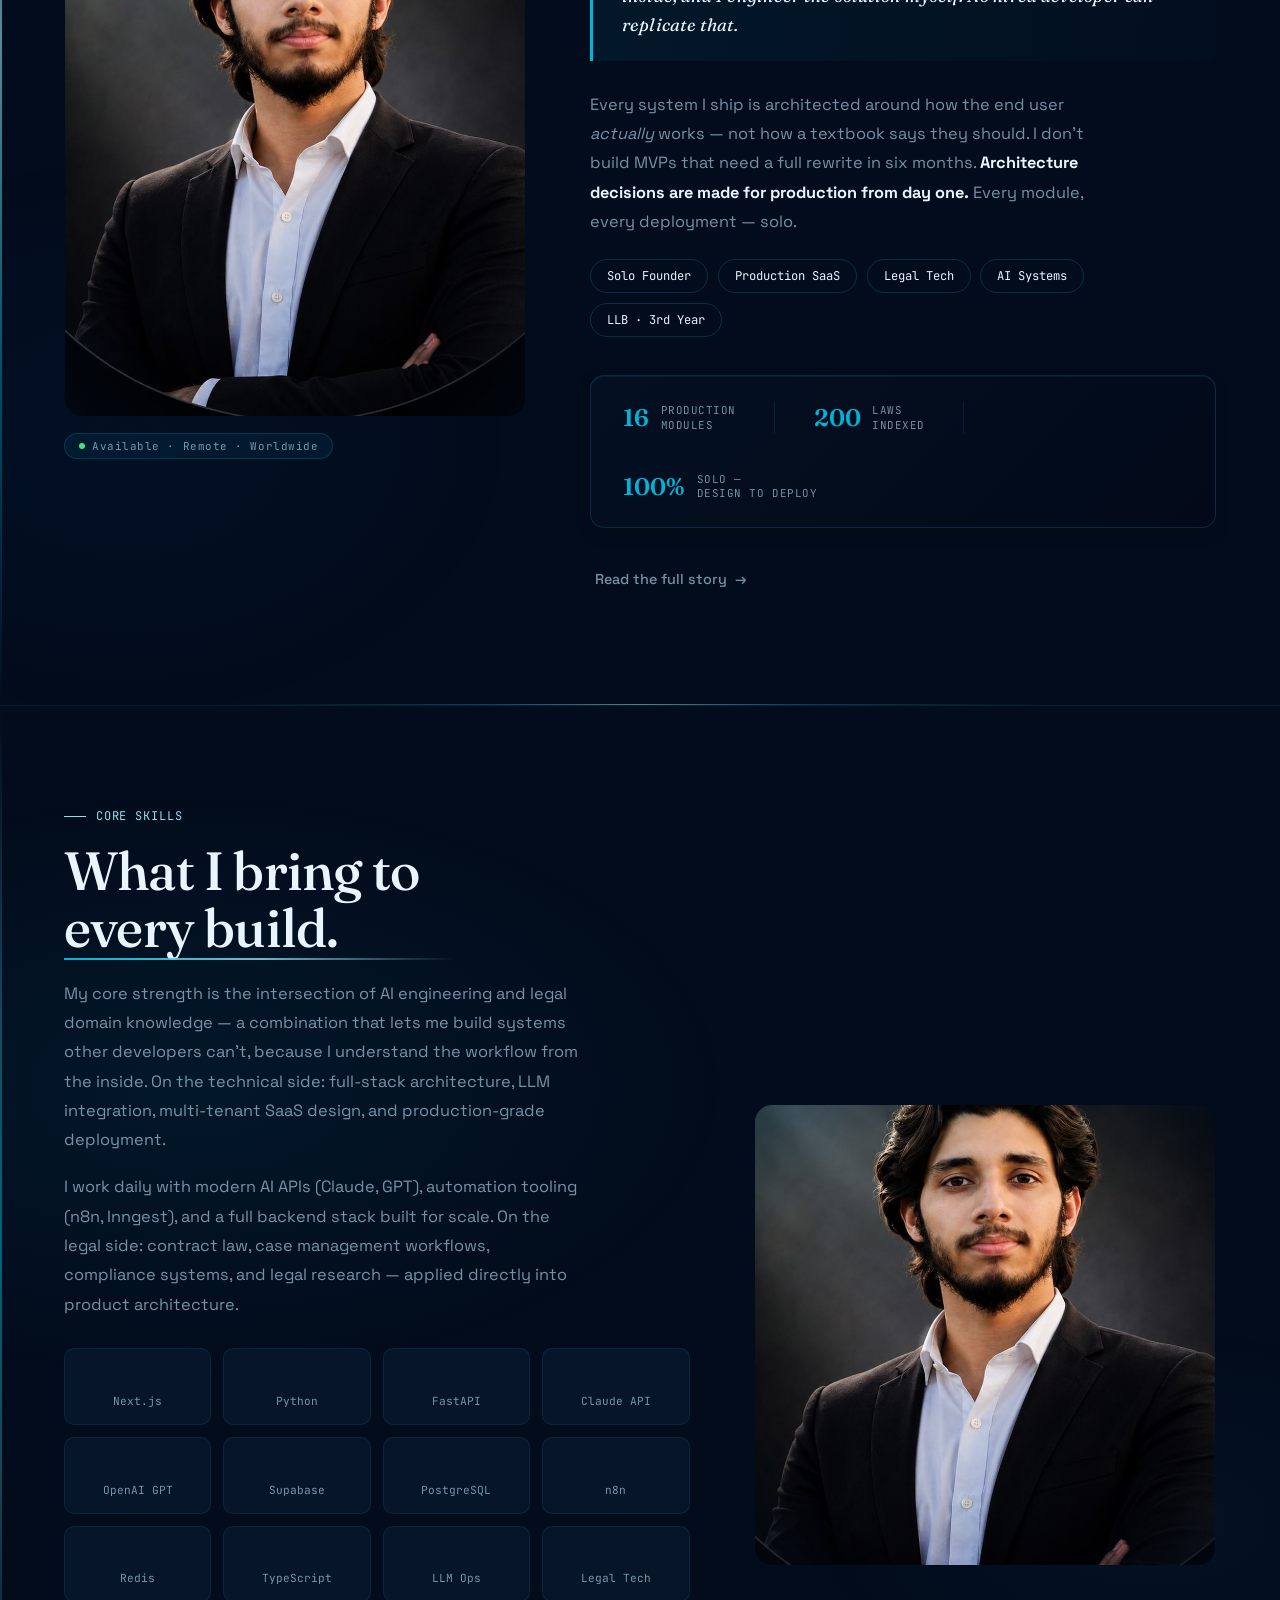
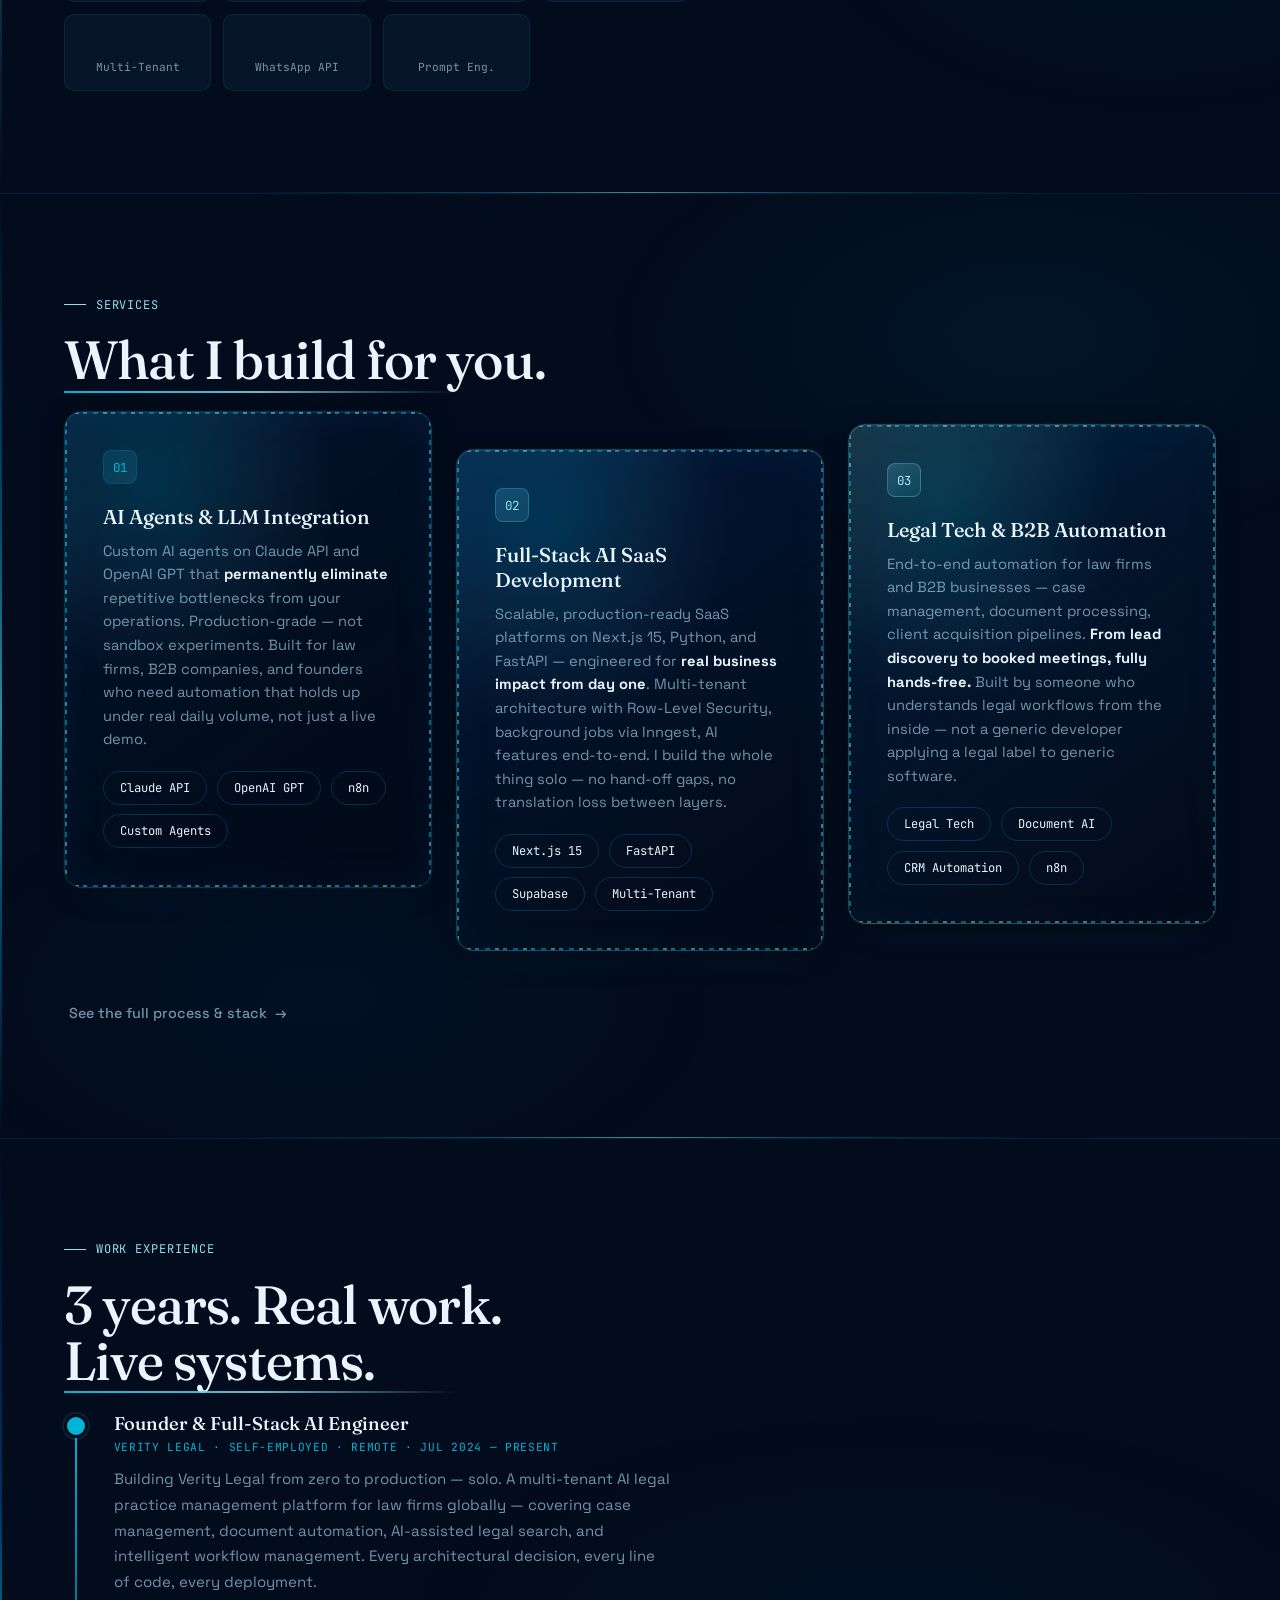
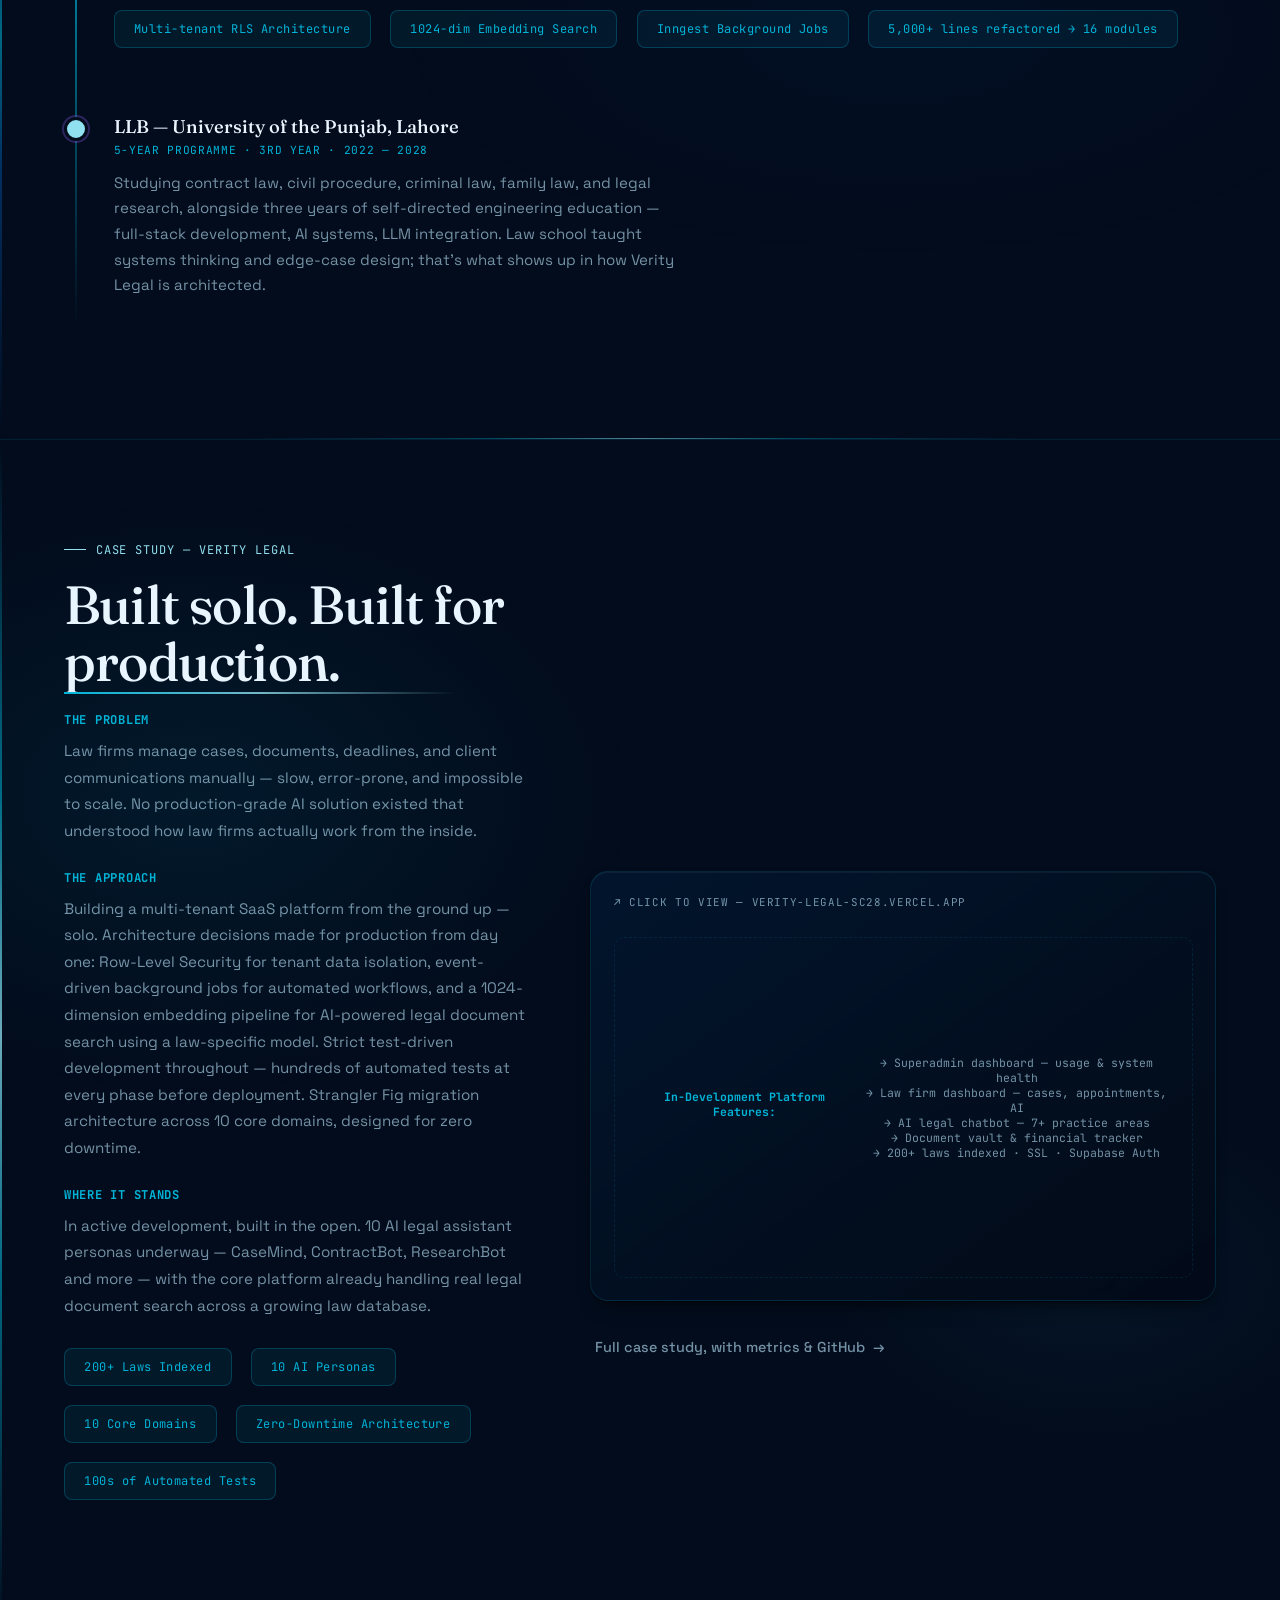
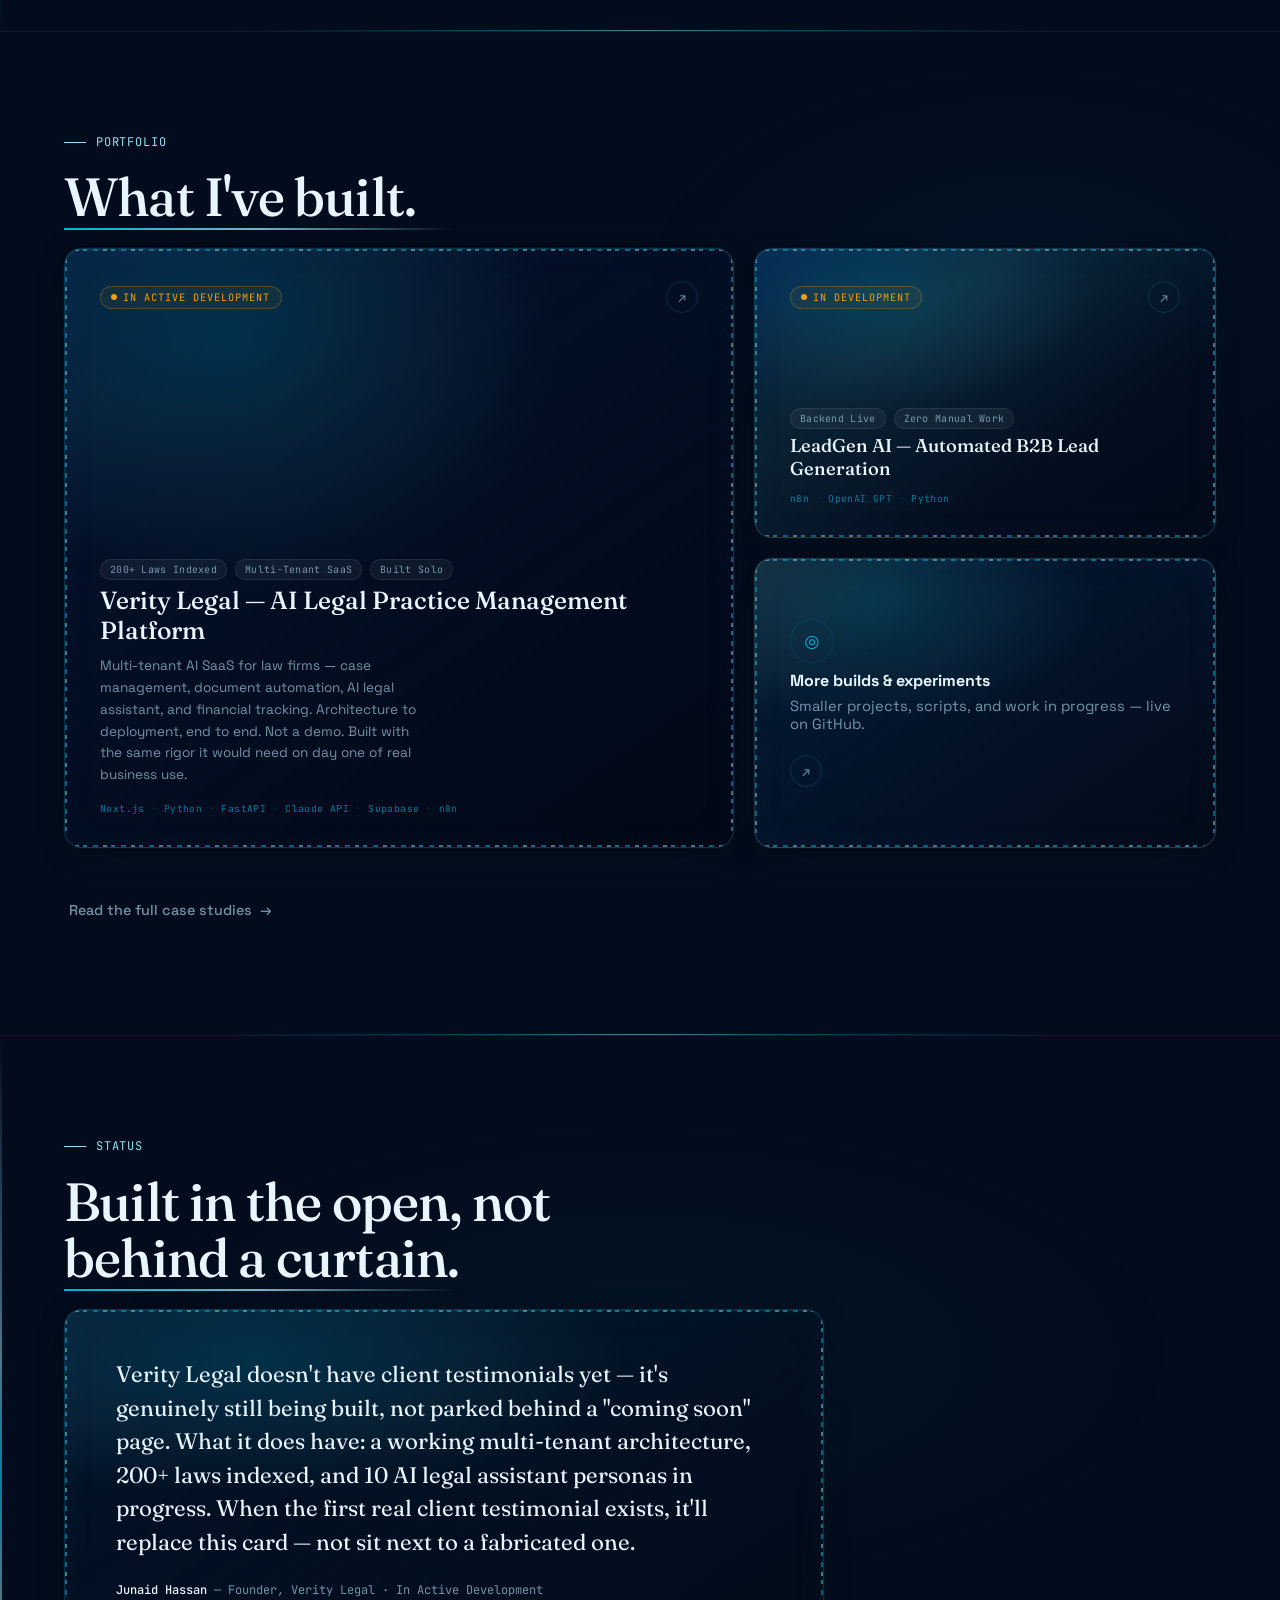
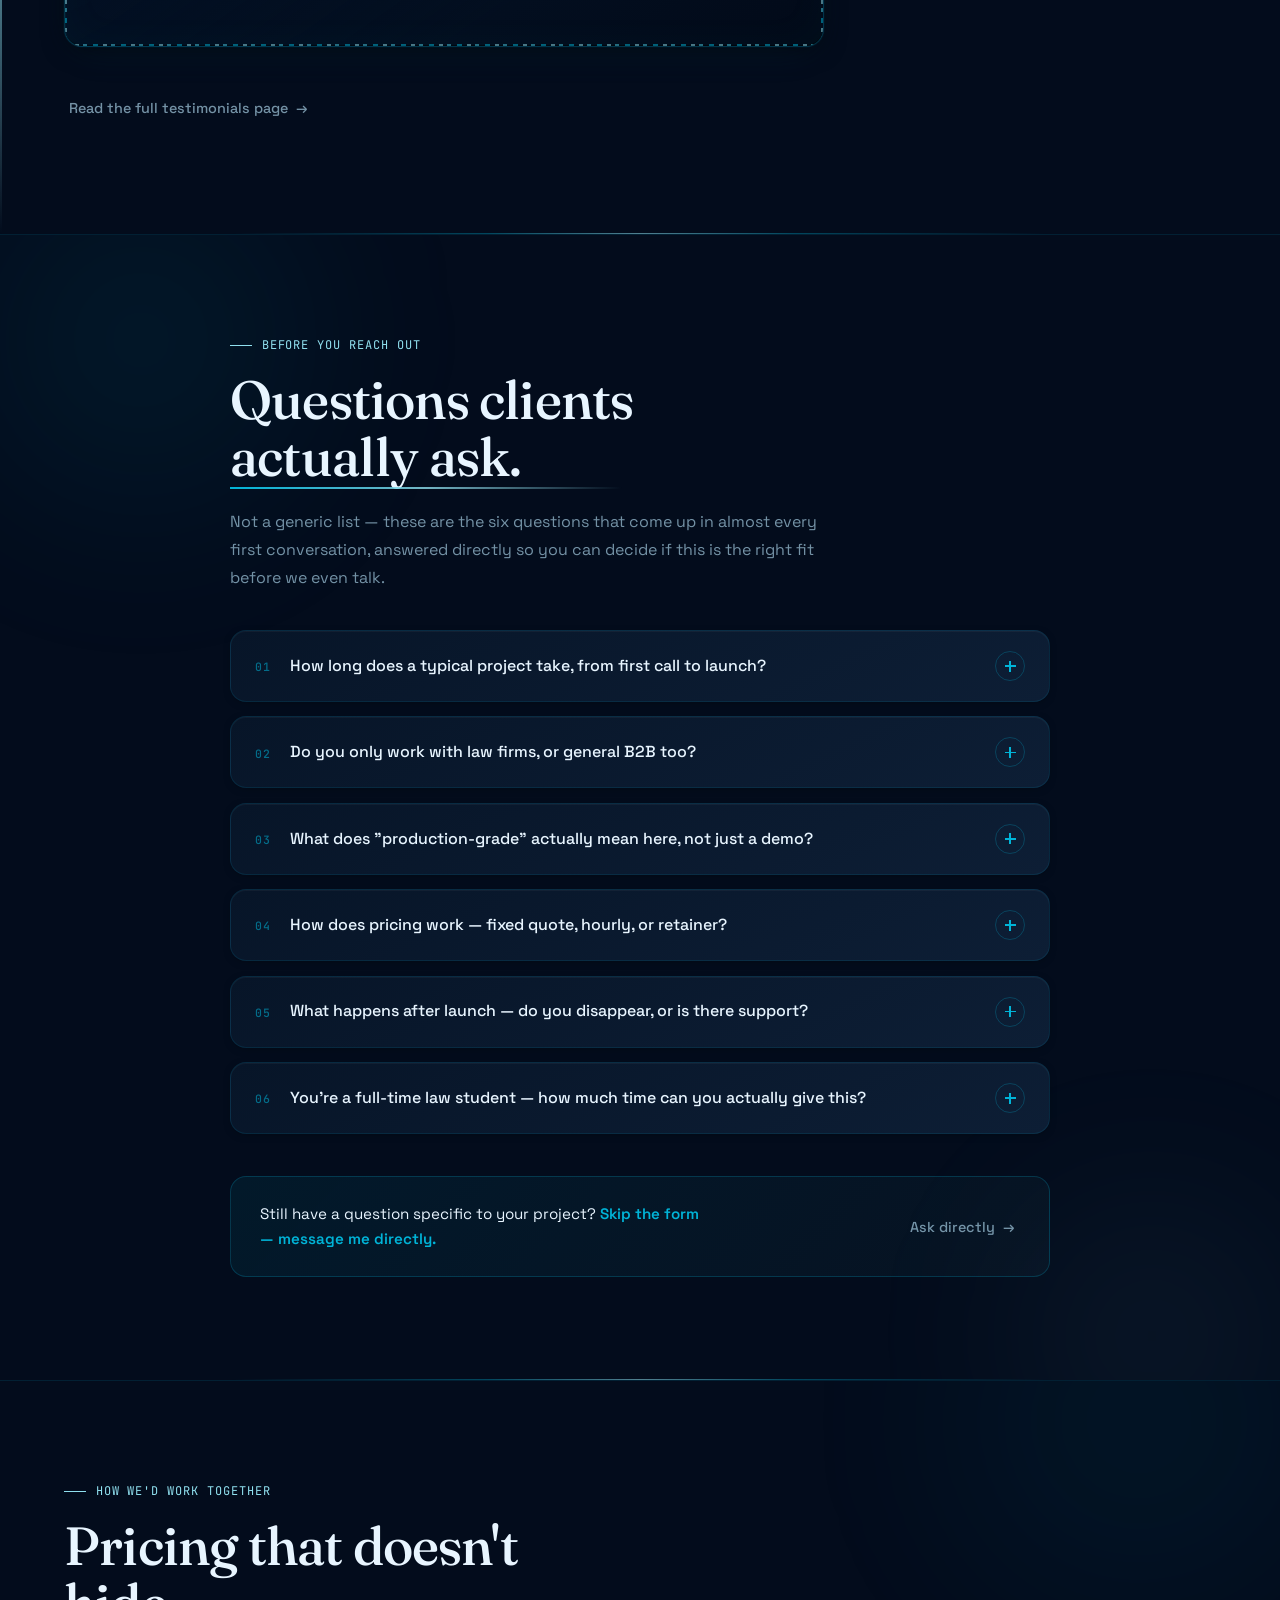
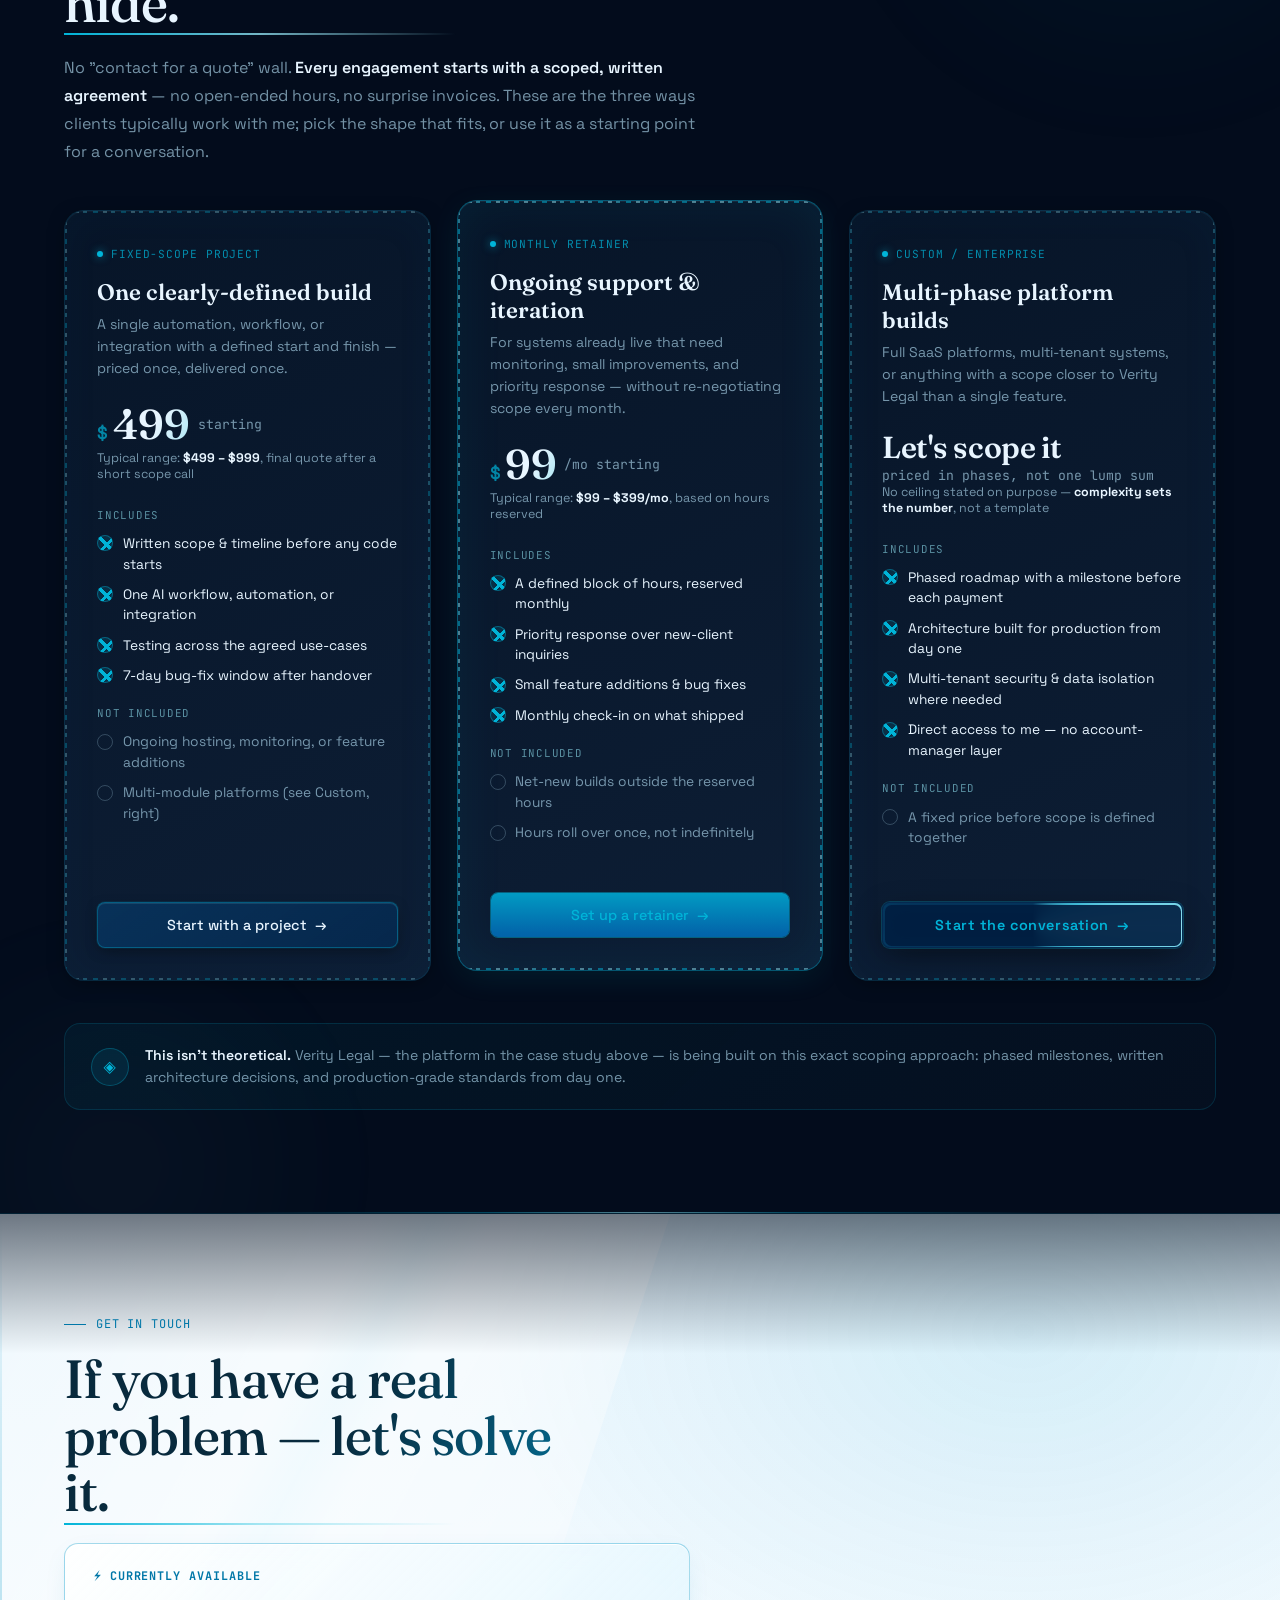
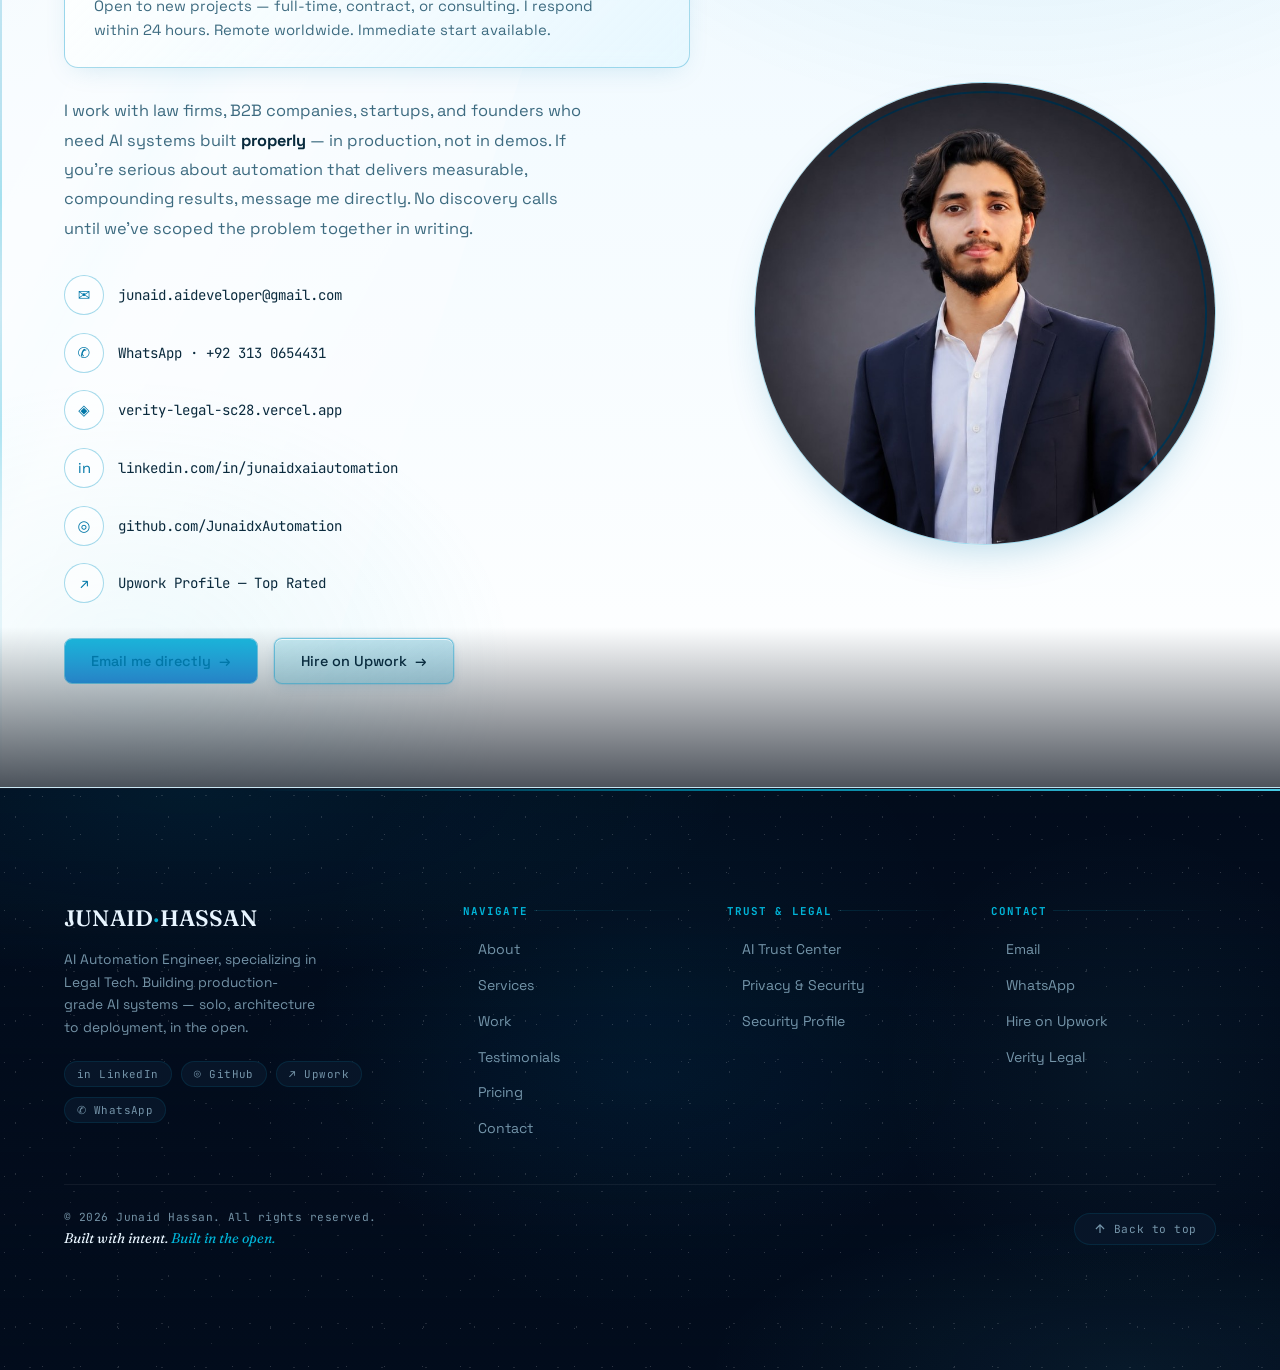
==== commit 05a88300: "Phase 4: Google Search Console verification" ====
--- a/index.html
+++ b/index.html
@@ -2,6 +2,7 @@
 <html lang="en">
 <head>
 <meta charset="UTF-8">
+<meta name="google-site-verification" content="Zo-1-3_jk0CMlfBj04-vwXbx1UrbDhZj0A1IevaZsqs" />
 <meta name="viewport" content="width=device-width, initial-scale=1.0, viewport-fit=cover">
 <meta name="mobile-web-app-capable" content="yes">
 <meta name="apple-mobile-web-app-capable" content="yes">
